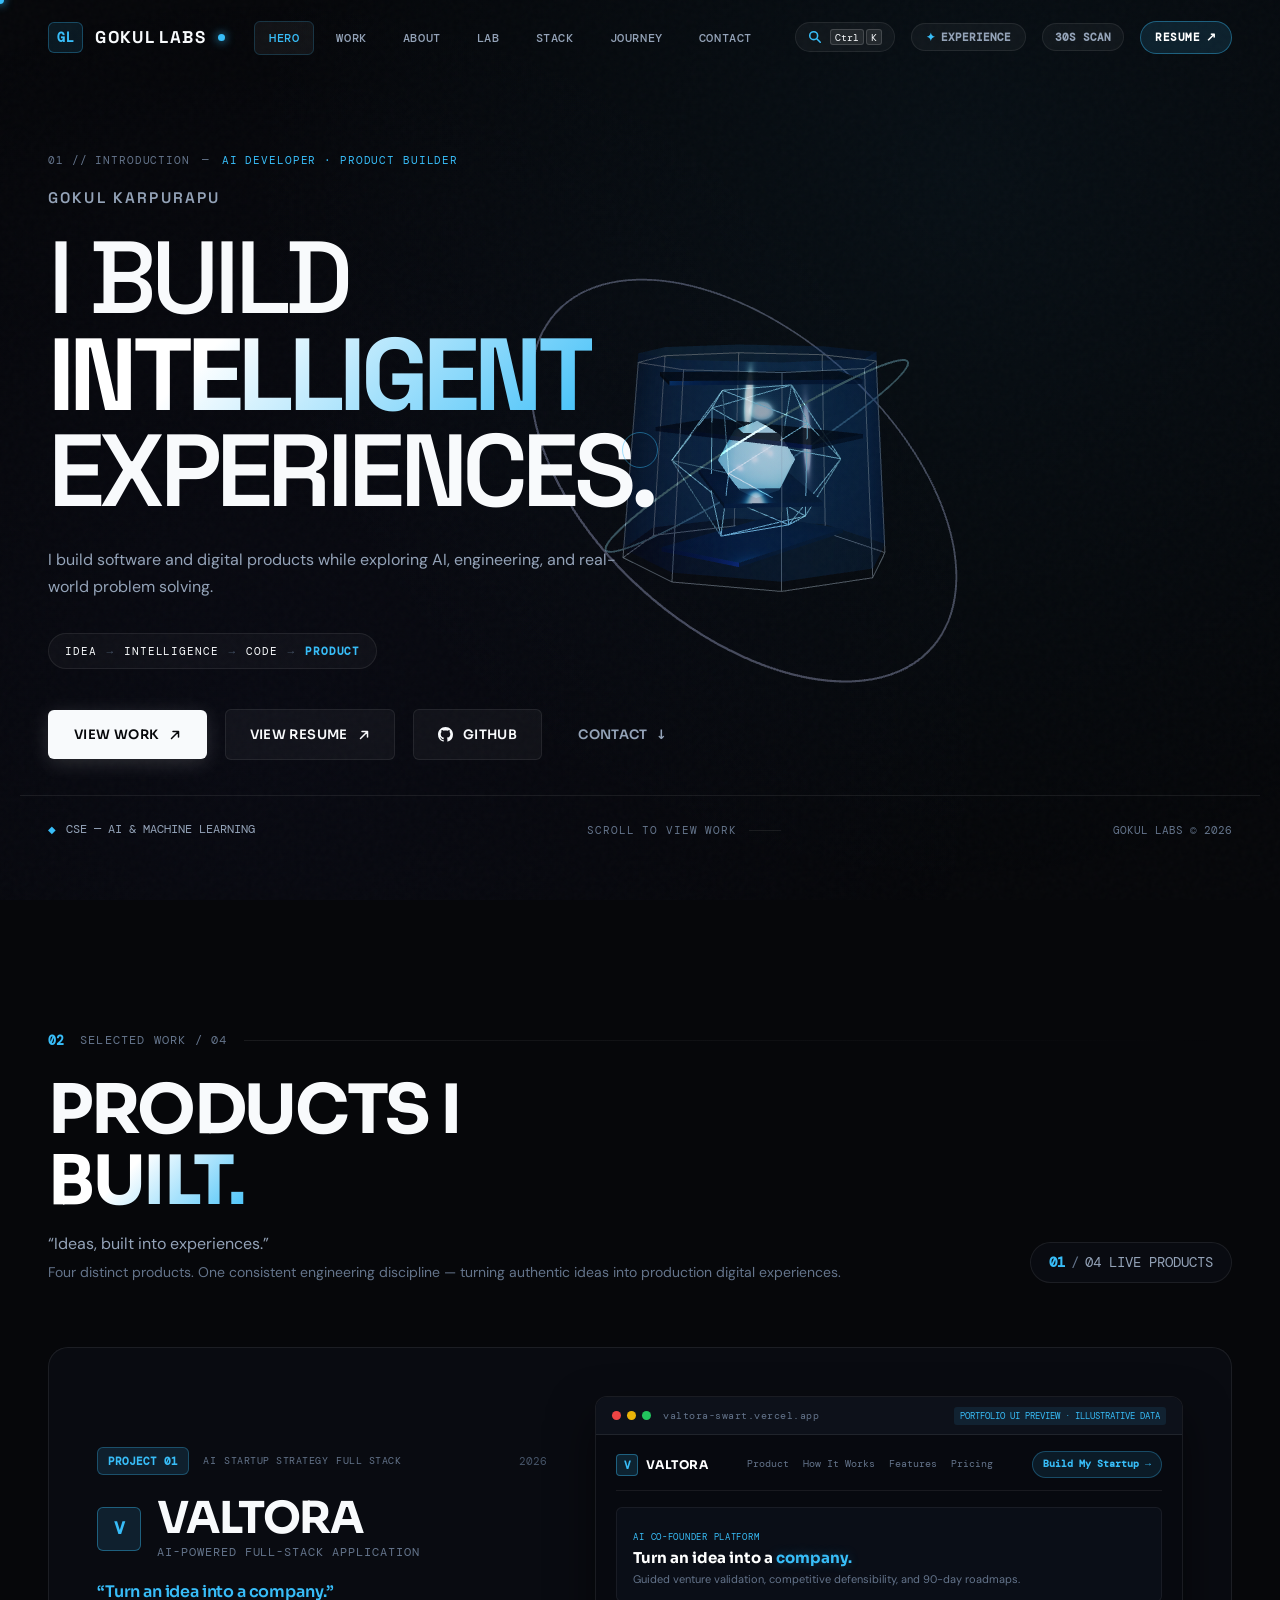
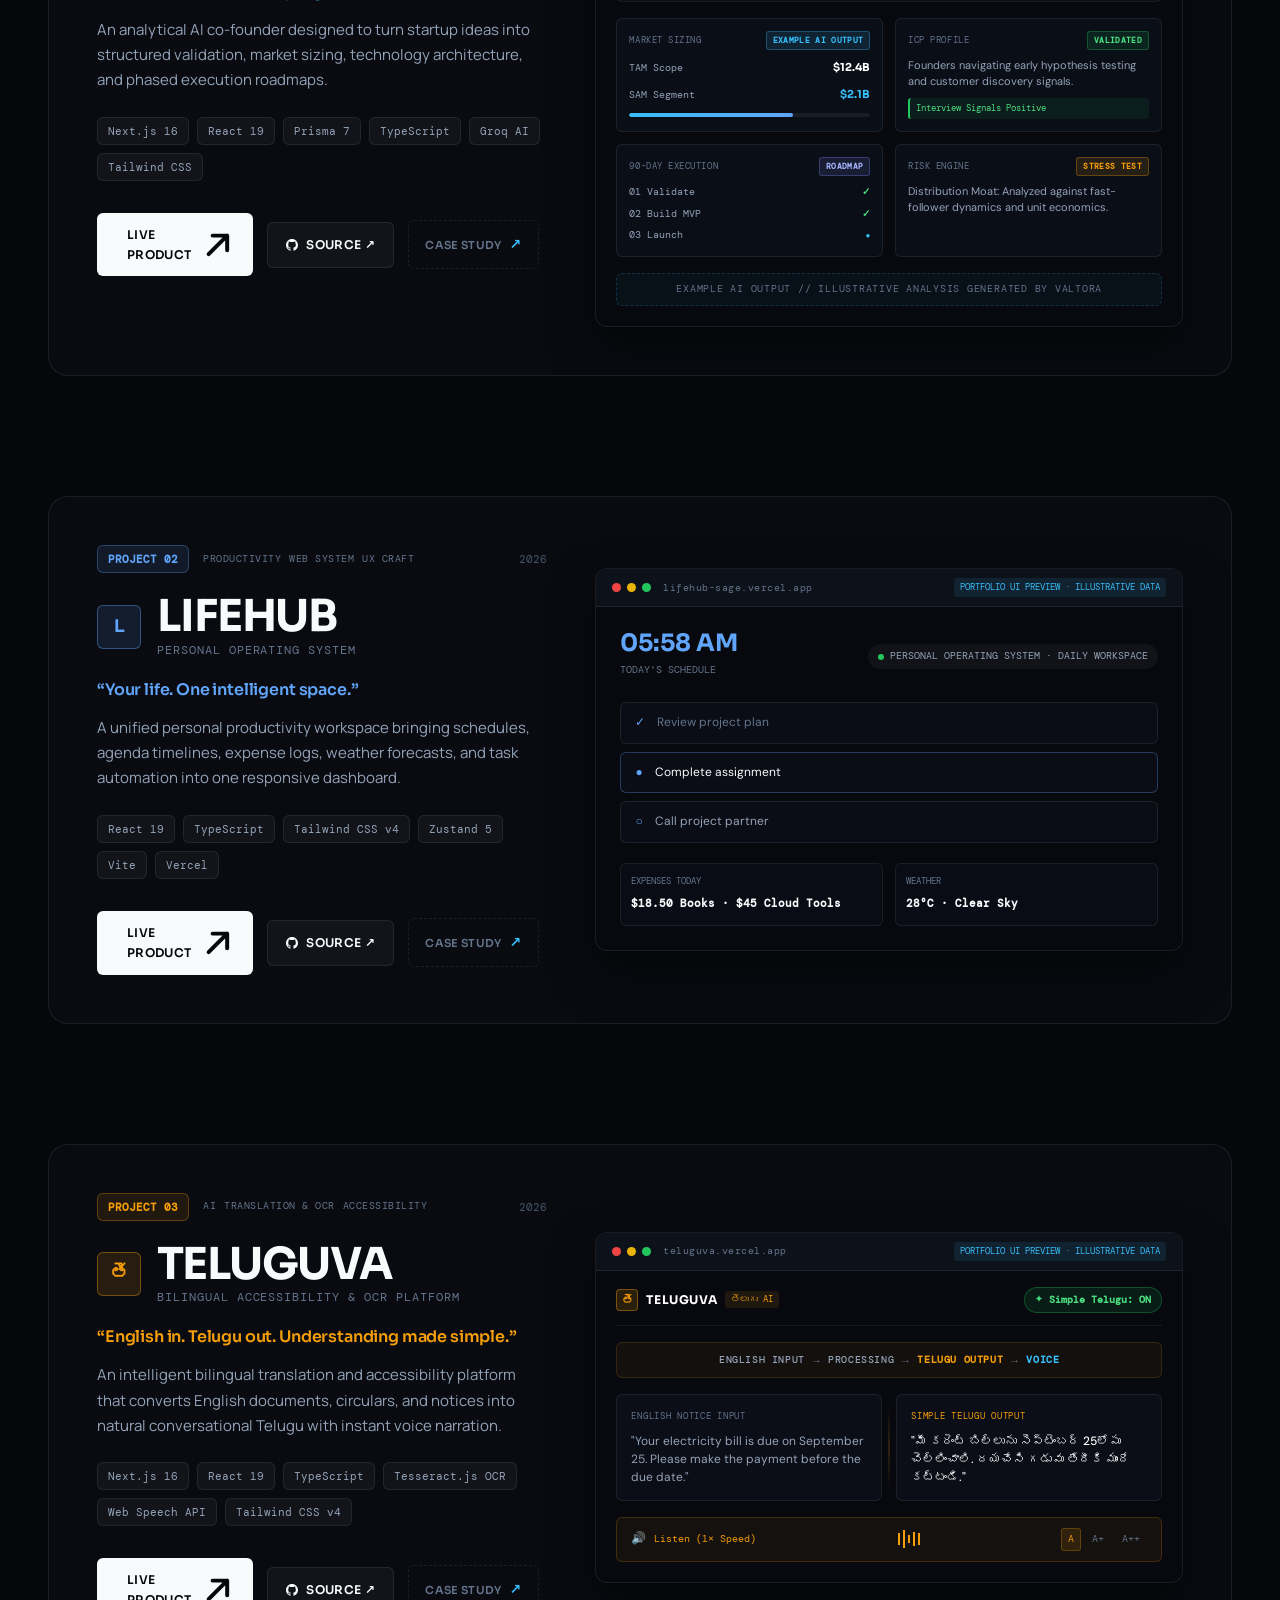
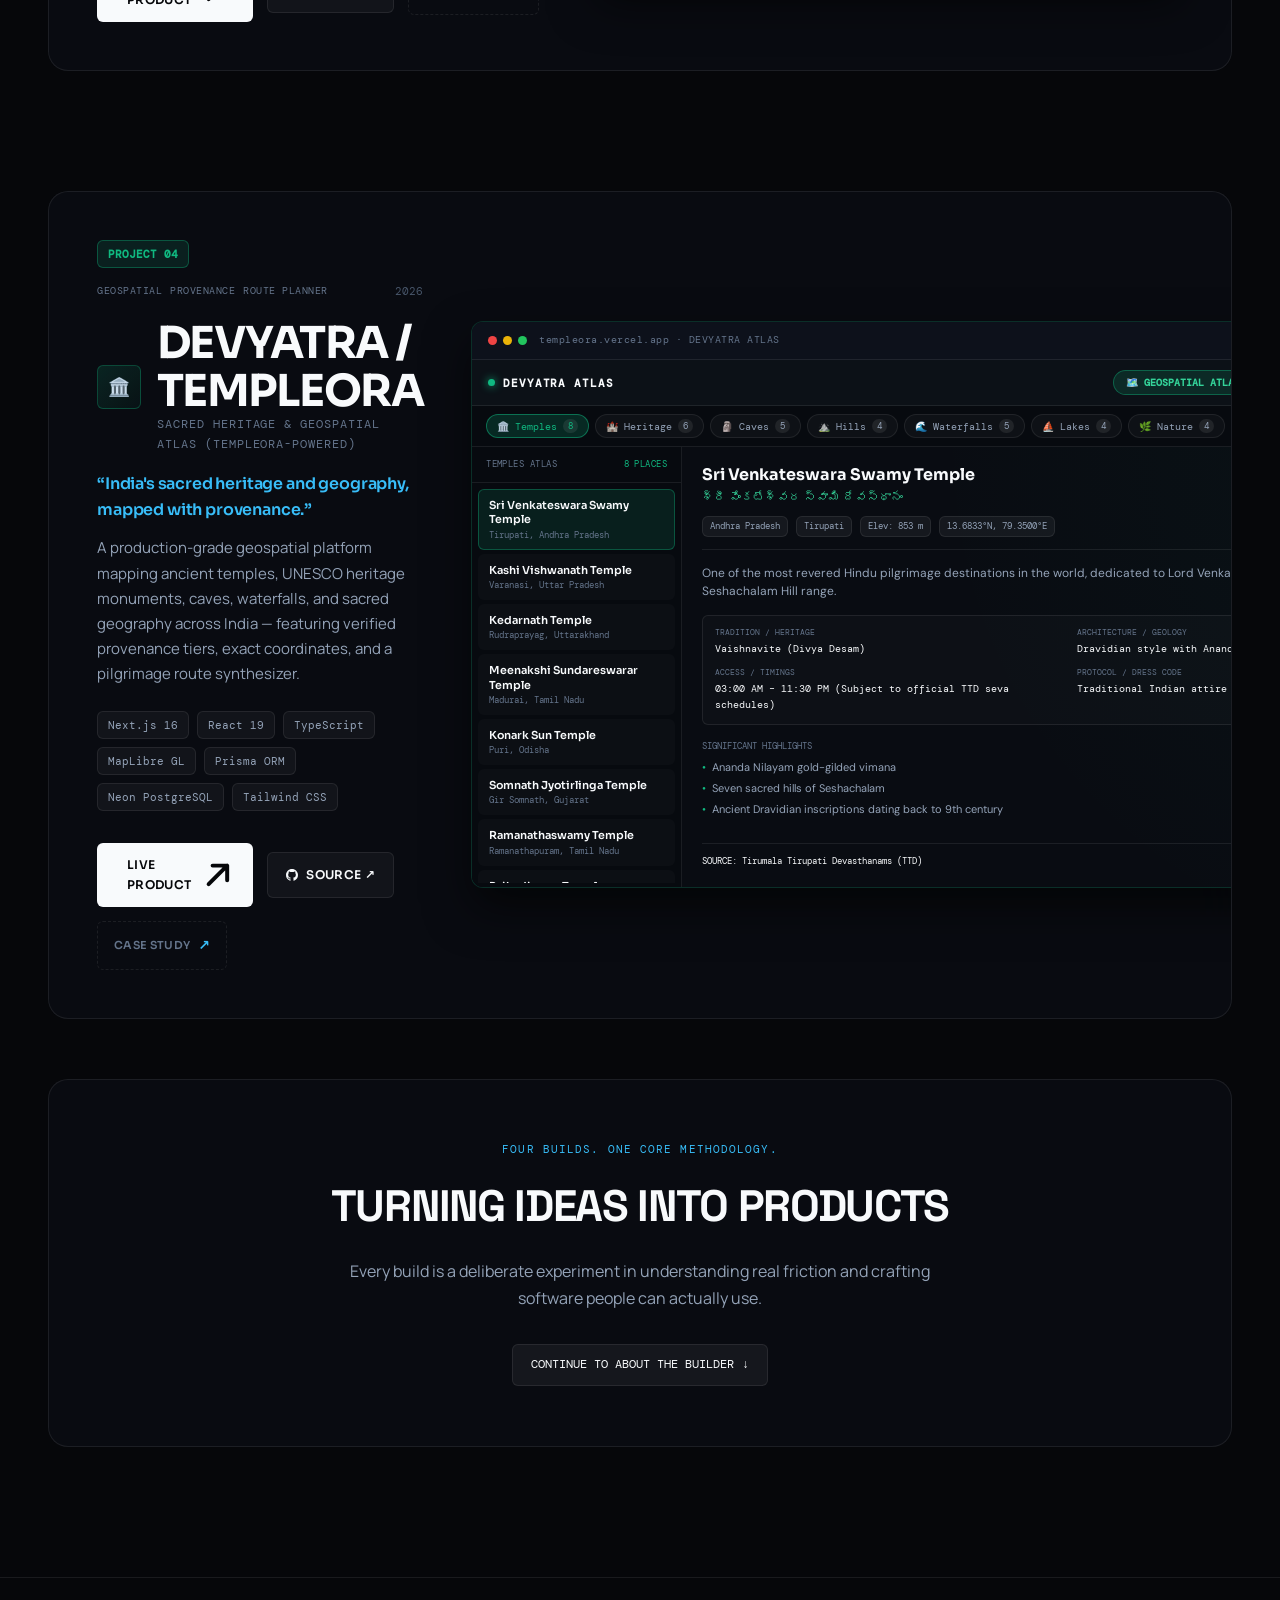
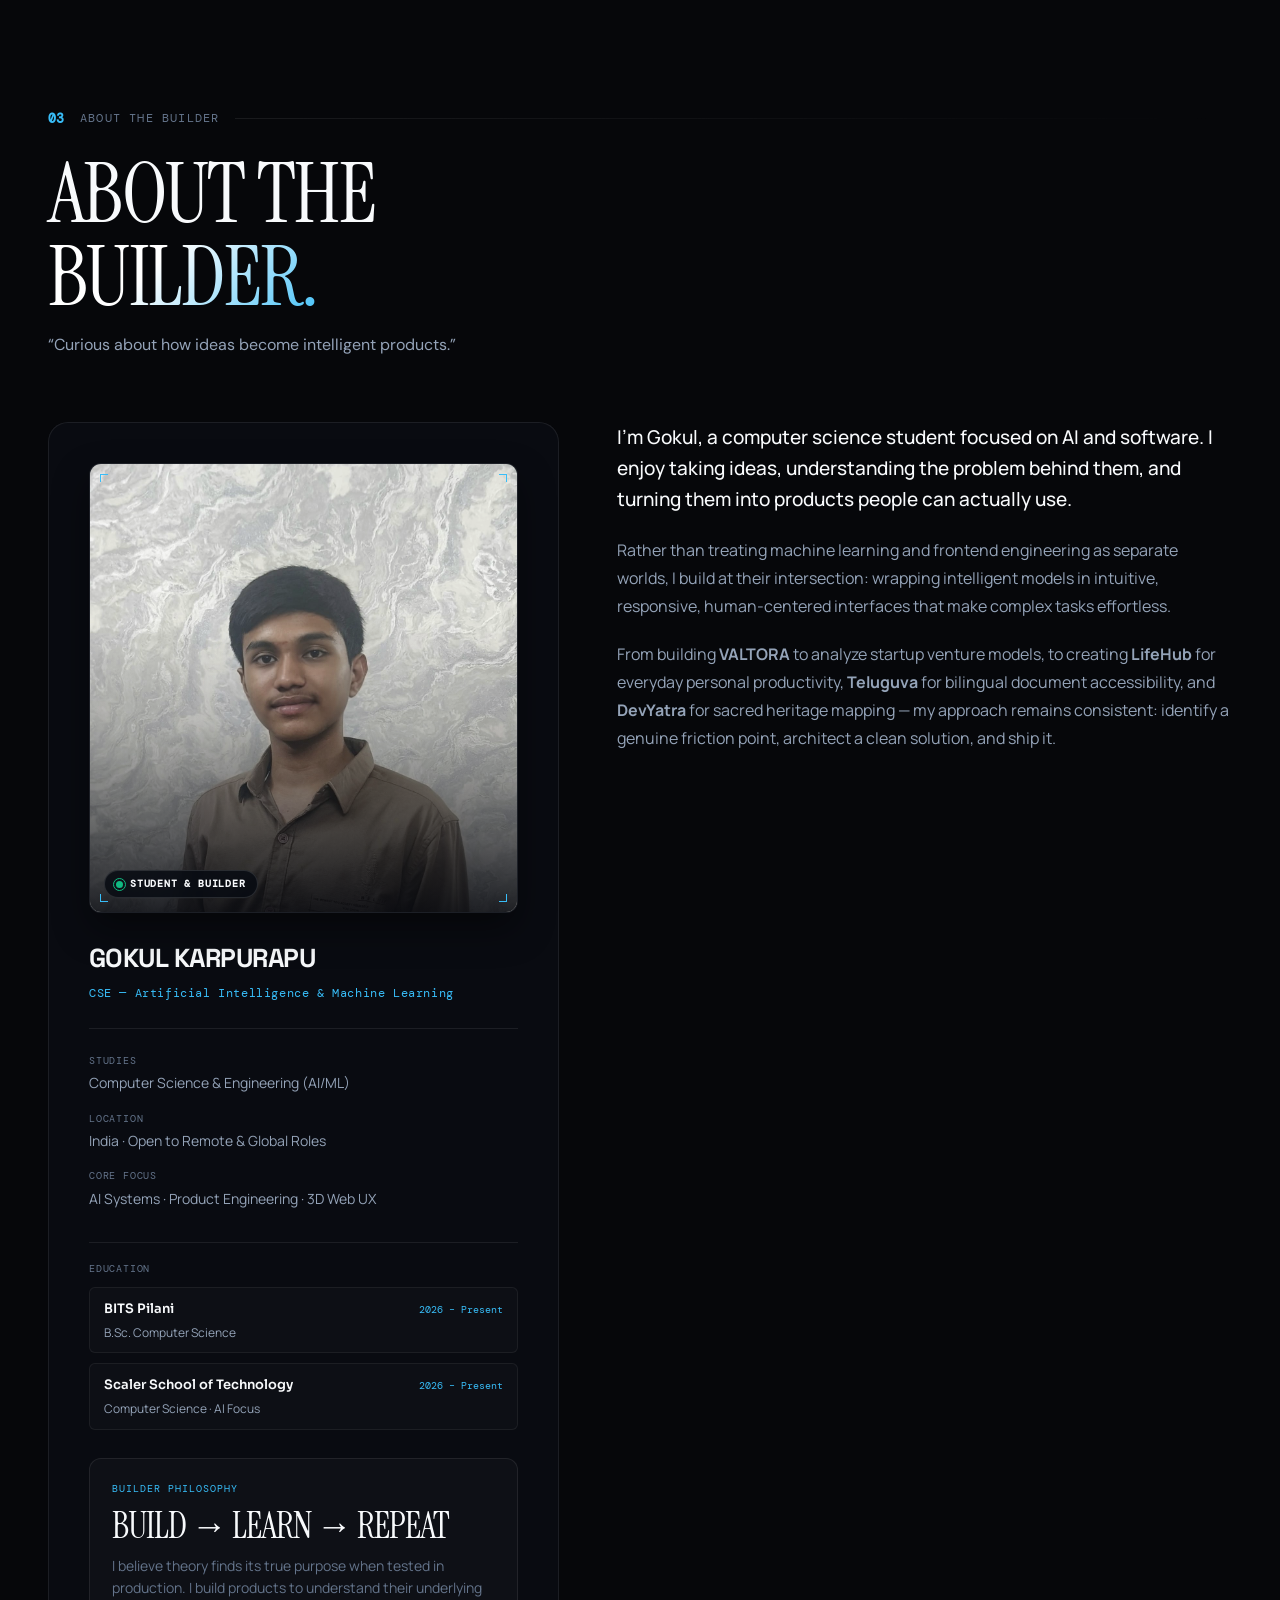
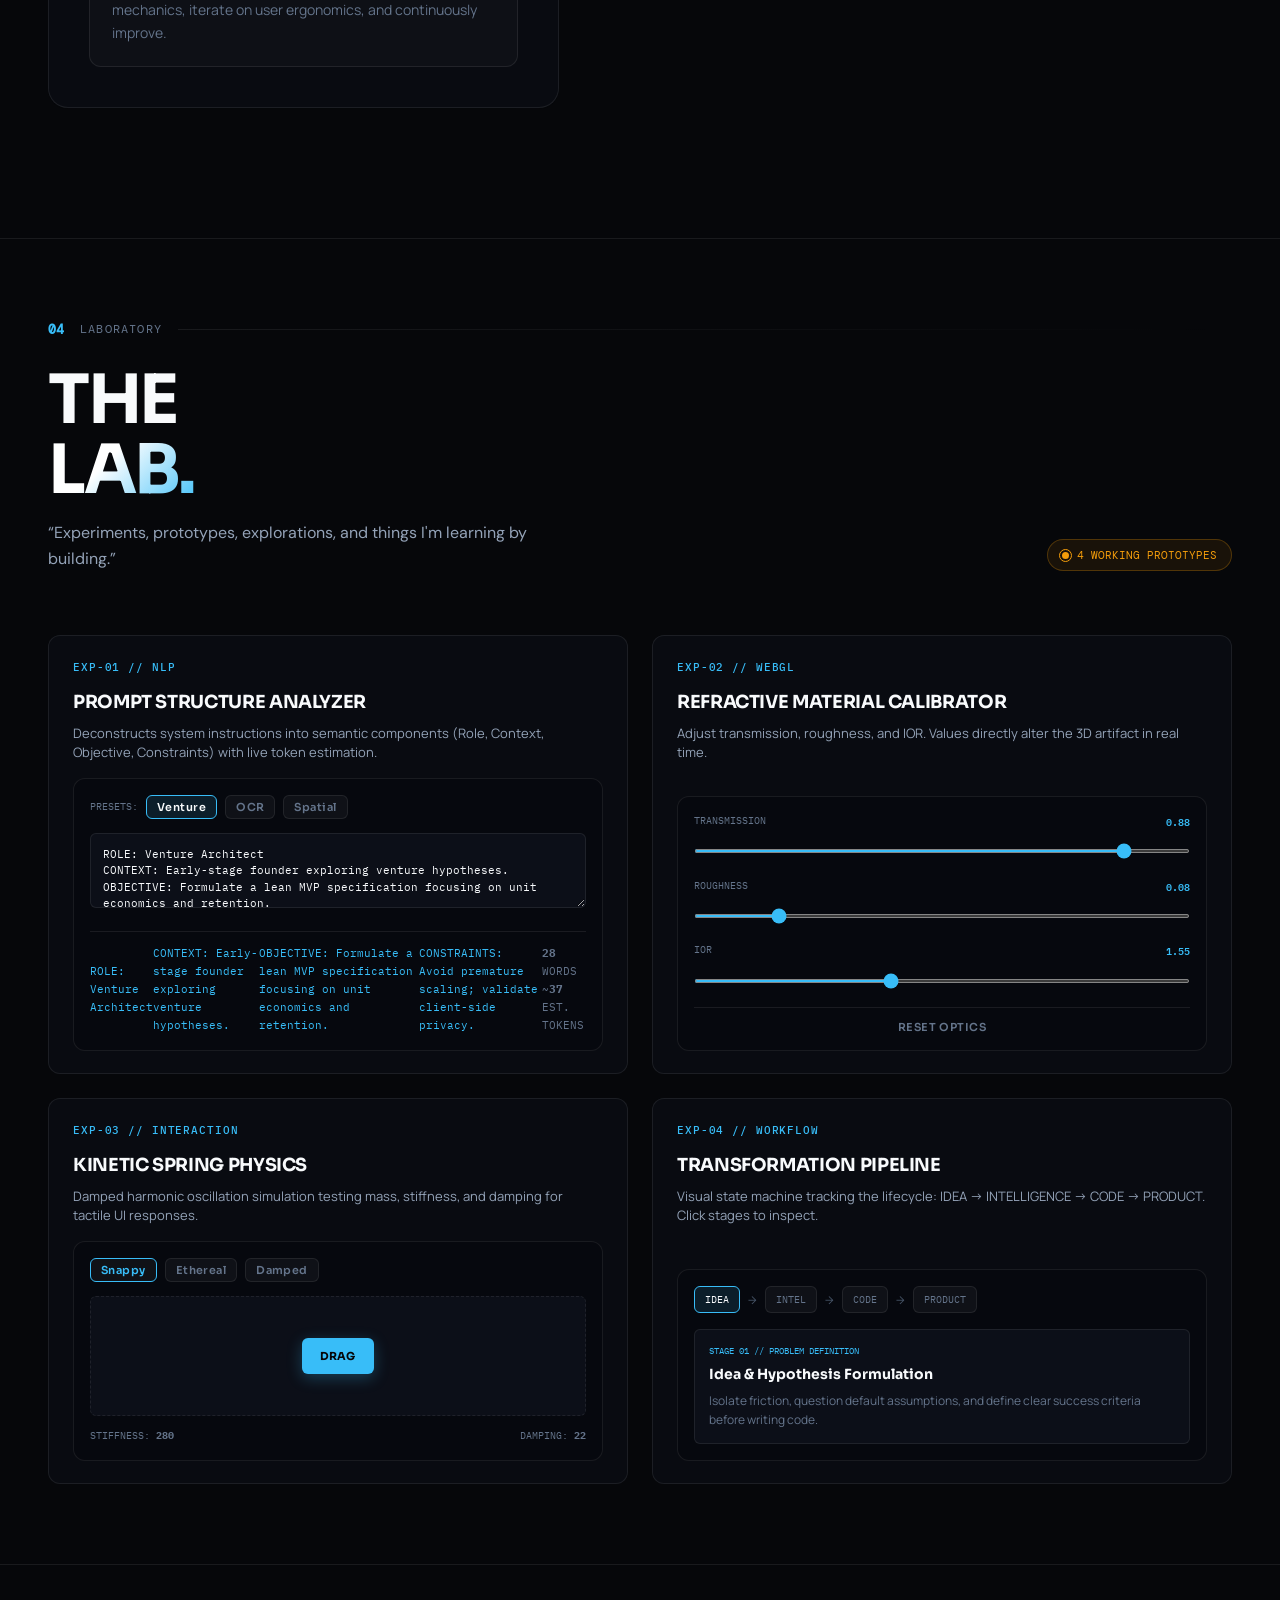
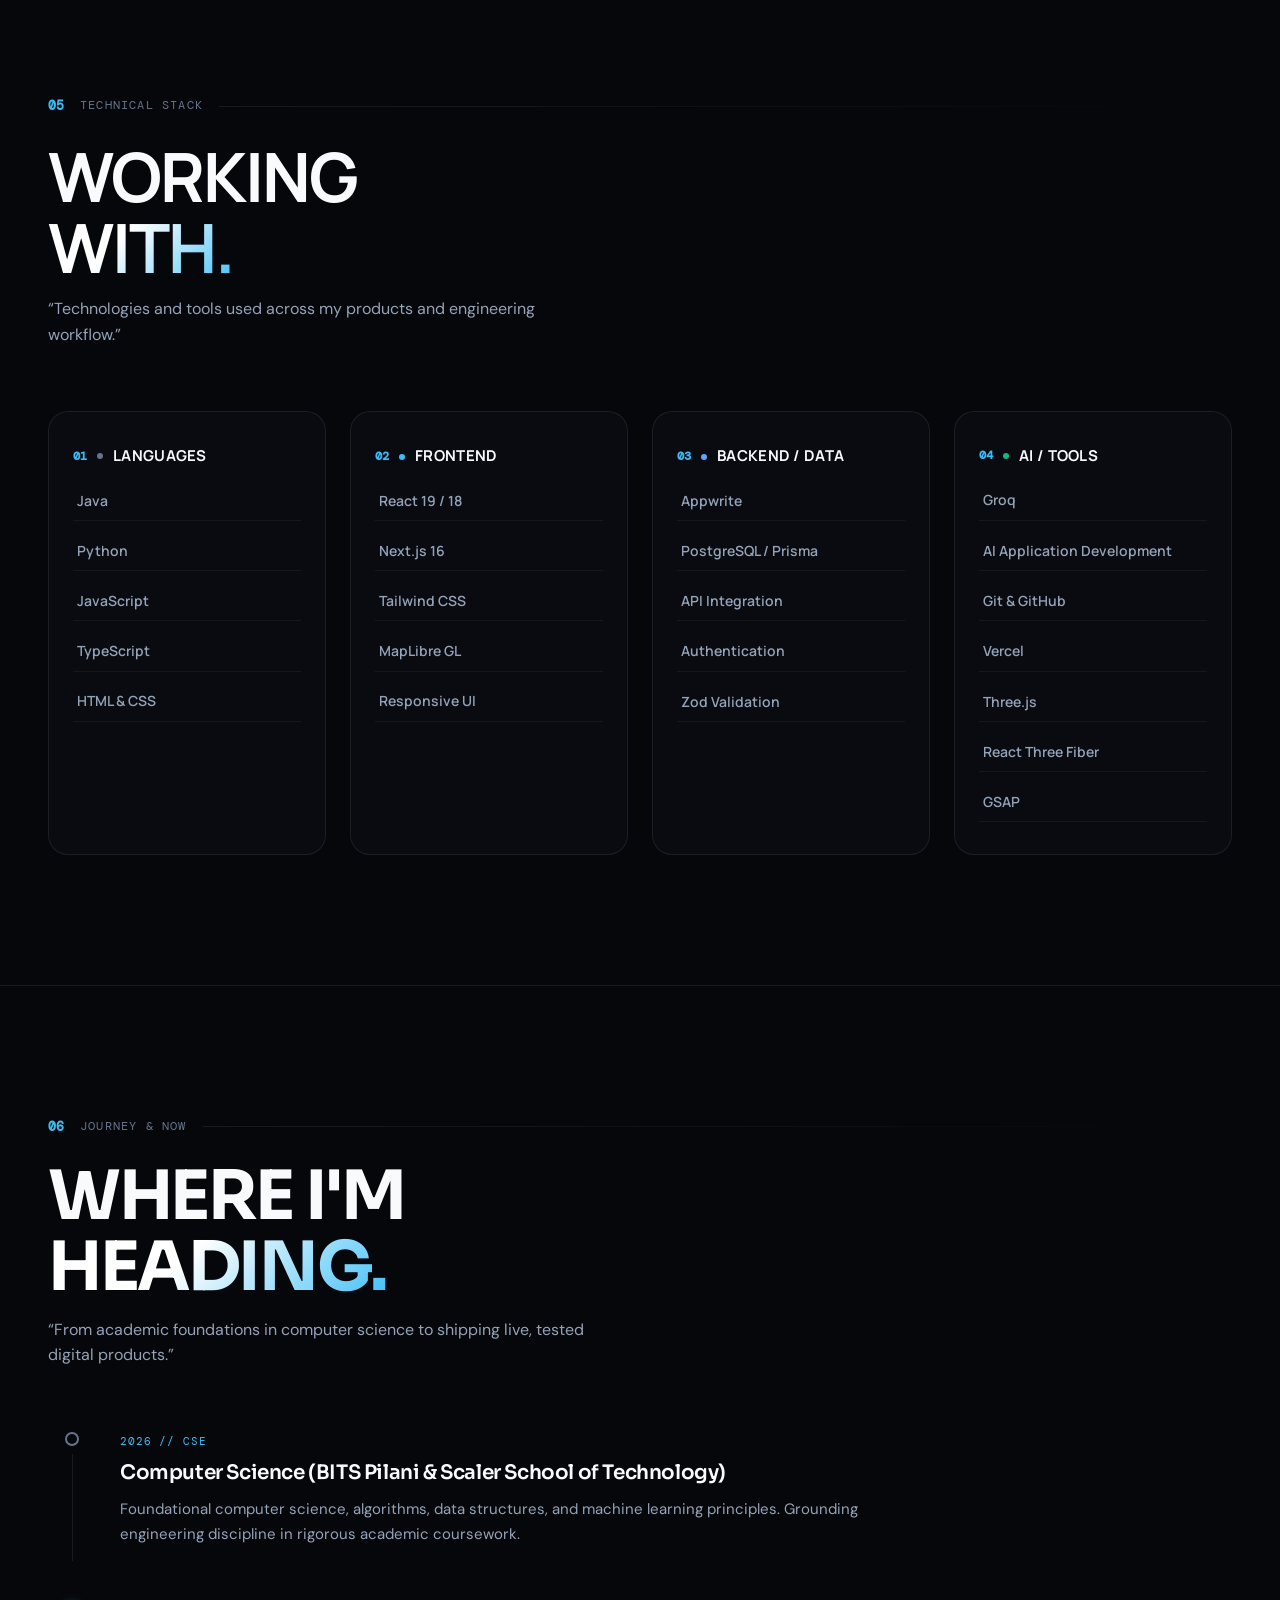
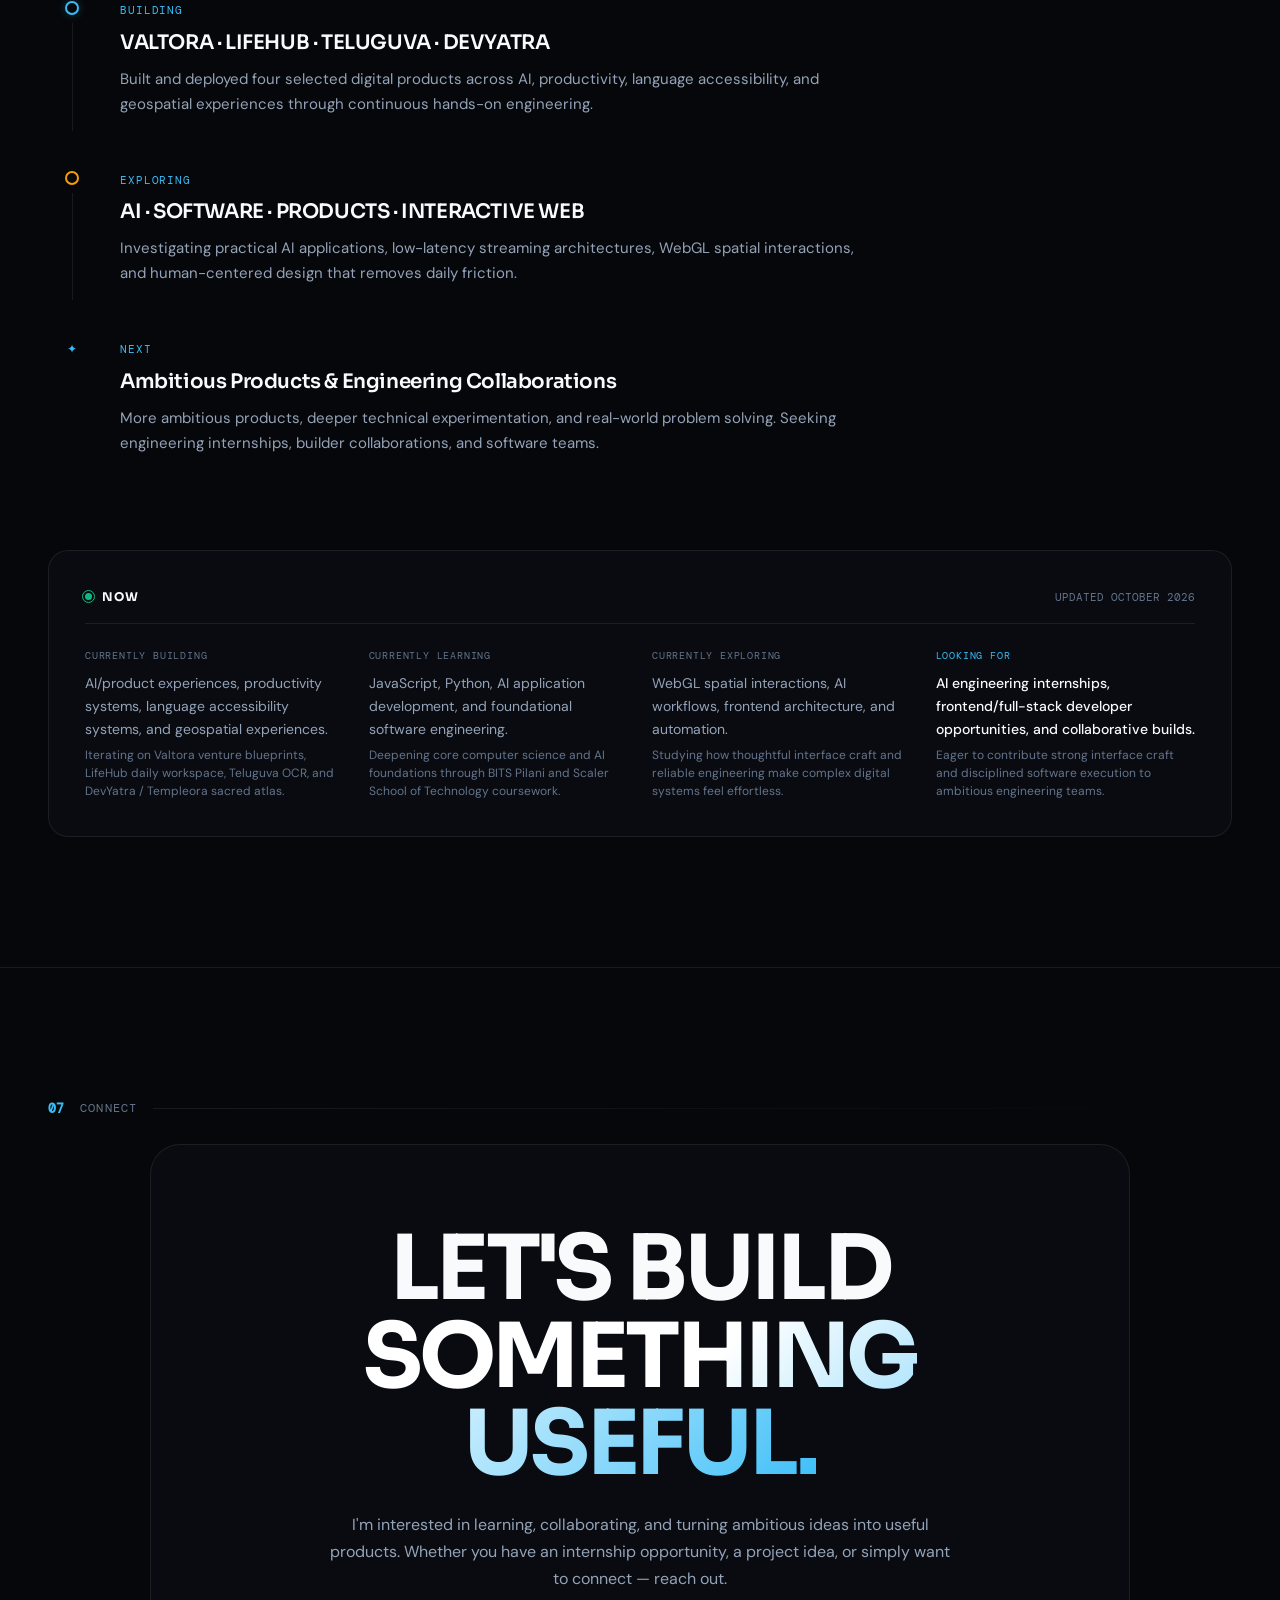
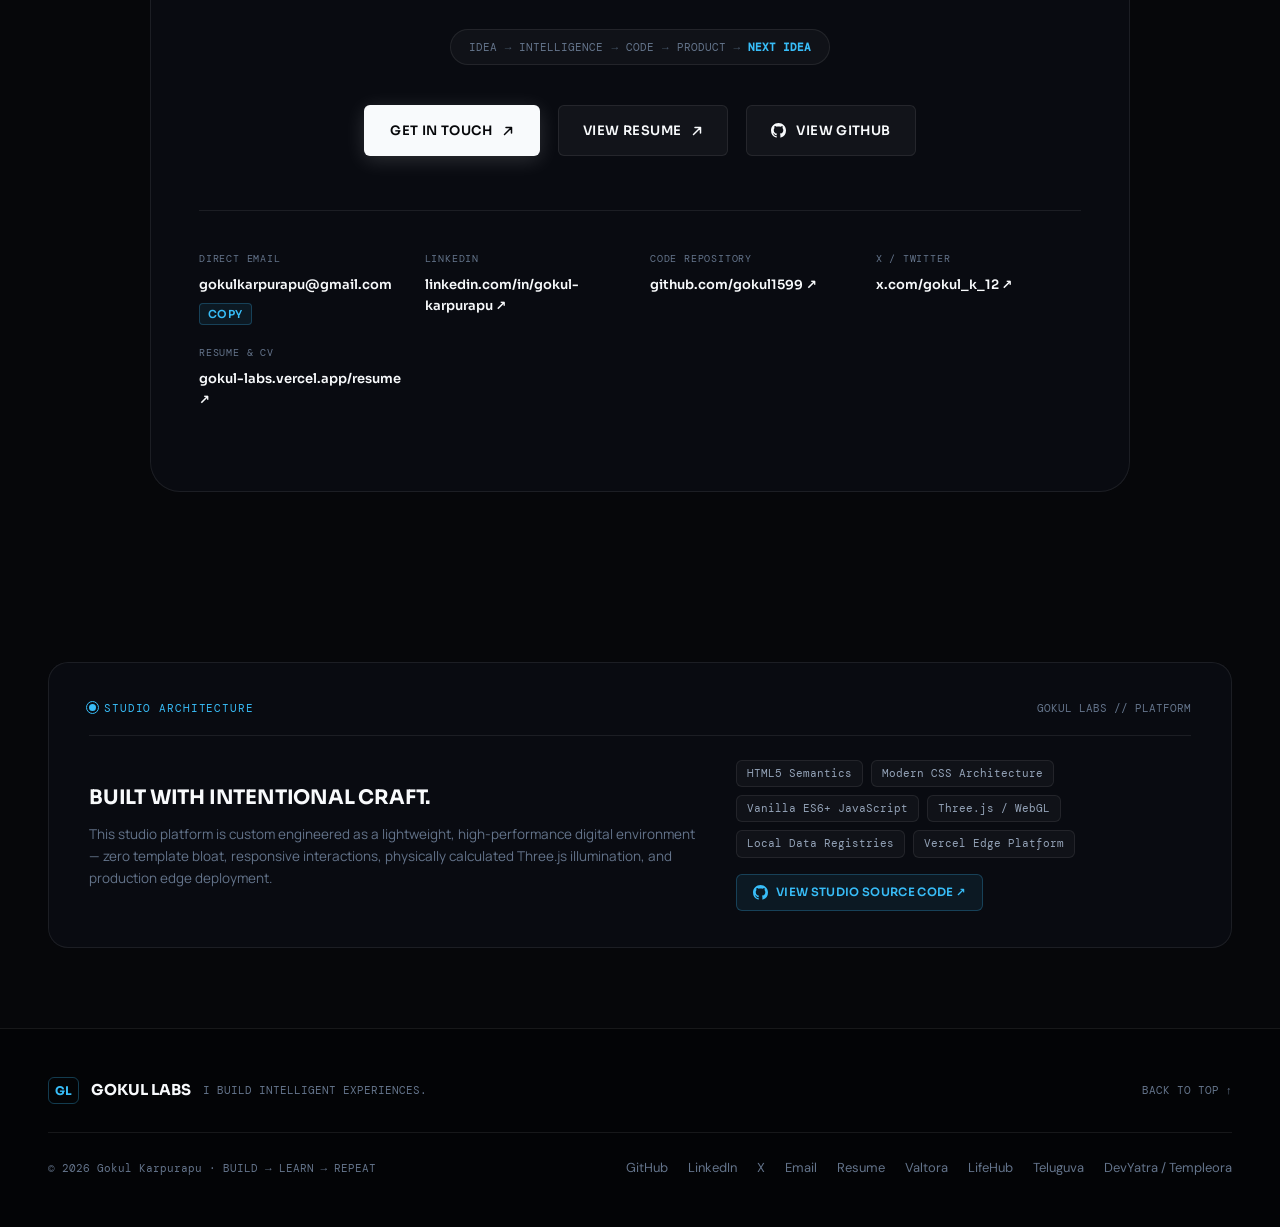
==== index.html @ 443ca87d "fix(audit): sync valtora stack to nextjs 16/prisma 7, improve devyatra tabs a11y and palette sequenc" ====
<!DOCTYPE html>
<html lang="en">
<head>
  <meta charset="UTF-8">
  <meta name="viewport" content="width=device-width, initial-scale=1.0">
  
  <!-- Primary SEO Metadata -->
  <title>Gokul Karpurapu — AI Developer &amp; Product Builder</title>
  <meta name="title" content="Gokul Karpurapu — AI Developer &amp; Product Builder">
  <meta name="description" content="Gokul Karpurapu is a CSE student focused on AI, software and product building, creating intelligent digital experiences and real-world products.">
  <meta name="keywords" content="Gokul Karpurapu, Gokul Labs, AI Developer, Product Builder, Software Engineer, VALTORA, LifeHub, Teluguva, CSE AI, Machine Learning Portfolio">
  <meta name="author" content="Gokul Karpurapu">
  <meta name="theme-color" content="#06070a">
  <link rel="canonical" href="https://gokul-labs.vercel.app">

  <!-- Open Graph / Facebook / LinkedIn -->
  <meta property="og:type" content="website">
  <meta property="og:url" content="https://gokul-labs.vercel.app">
  <meta property="og:title" content="Gokul Karpurapu — AI Developer &amp; Product Builder">
  <meta property="og:description" content="I build software and digital products while exploring AI, engineering, and real-world problem solving. Creator of VALTORA, LifeHub, Teluguva, and DevYatra.">
  <meta property="og:site_name" content="GOKUL LABS">
  
  <!-- Twitter Cards -->
  <meta name="twitter:card" content="summary_large_image">
  <meta name="twitter:site" content="@gokul_k_12">
  <meta name="twitter:creator" content="@gokul_k_12">
  <meta name="twitter:url" content="https://gokul-labs.vercel.app">
  <meta name="twitter:title" content="Gokul Karpurapu — AI Developer &amp; Product Builder">
  <meta name="twitter:description" content="I build software and digital products while exploring AI, engineering, and real-world problem solving.">

  <!-- Modern Vector Favicon -->
  <link rel="icon" type="image/svg+xml" href="favicon.svg">

  <!-- Editorial Typography Matrix: Space Grotesk, Sora, Instrument Serif, IBM Plex Mono, Manrope, DM Sans, DM Mono -->
  <link rel="preconnect" href="https://fonts.googleapis.com">
  <link rel="preconnect" href="https://fonts.gstatic.com" crossorigin>
  <link href="https://fonts.googleapis.com/css2?family=DM+Mono:ital,wght@0,400;0,500;1,400&family=DM+Sans:ital,opsz,wght@0,9..40,400;0,9..40,500;0,9..40,600;0,9..40,700;1,9..40,400&family=IBM+Plex+Mono:ital,wght@0,400;0,500;0,600;1,400&family=Instrument+Serif:ital@0;1&family=Manrope:wght@400;500;600;700&family=Plus+Jakarta+Sans:ital,wght@0,400;0,500;0,600;0,700;1,400&family=Sora:wght@400;500;600;700&family=Space+Grotesk:wght@400;500;600;700&display=swap" rel="stylesheet">
  
  <!-- Core Stylesheet -->
  <link rel="stylesheet" href="style.css">

  <!-- Structured Data / JSON-LD -->
  <script type="application/ld+json">
  {
    "@context": "https://schema.org",
    "@graph": [
      {
        "@type": "Person",
        "@id": "https://gokul-labs.vercel.app/#person",
        "name": "Gokul Karpurapu",
        "jobTitle": "AI Developer · Product Builder",
        "url": "https://gokul-labs.vercel.app",
        "email": "mailto:gokulkarpurapu@gmail.com",
        "sameAs": [
          "https://x.com/gokul_k_12",
          "https://github.com/gokul1599",
          "https://www.linkedin.com/in/gokul-karpurapu-8b234141b/"
        ],
        "knowsAbout": [
          "Artificial Intelligence",
          "Product Engineering",
          "Full-Stack Web Development",
          "Prompt Engineering",
          "Three.js",
          "React",
          "Next.js"
        ],
        "alumniOf": [
          {
            "@type": "EducationalOrganization",
            "name": "BITS Pilani"
          },
          {
            "@type": "EducationalOrganization",
            "name": "Scaler School of Technology"
          }
        ]
      },
      {
        "@type": "WebSite",
        "@id": "https://gokul-labs.vercel.app/#website",
        "url": "https://gokul-labs.vercel.app",
        "name": "GOKUL LABS",
        "publisher": {
          "@id": "https://gokul-labs.vercel.app/#person"
        }
      }
    ]
  }
  </script>
</head>
<body class="theme-dark">
  <!-- Skip Link for Accessibility -->
  <a href="#main-content" class="skip-link">Skip to main content</a>

  <!-- Scroll Progress Indicator -->
  <div id="scroll-progress" aria-hidden="true"></div>

  <!-- Interactive 3D WebGL Canvas Backdrop for Signature Digital Artifact -->
  <canvas id="webgl-canvas" aria-label="Interactive 3D Living Digital Artifact"></canvas>

  <!-- WebGL Fallback Container (for devices without WebGL or reduced-motion) -->
  <div id="webgl-fallback" class="webgl-fallback-emblem" aria-hidden="true">
    <div class="fallback-glass-monolith">
      <div class="fallback-core-pulse"></div>
      <div class="fallback-frame-ring"></div>
    </div>
  </div>

  <!-- Ambient Light Bloom & Noise Overlay -->
  <div class="ambient-light-bloom" aria-hidden="true"></div>
  <div class="noise-overlay" aria-hidden="true"></div>

  <!-- Restrained Minimal Cursor (Desktop only, touch-disabled) -->
  <div class="custom-cursor-dot" id="cursor-dot" aria-hidden="true"></div>
  <div class="custom-cursor-ring" id="cursor-ring" aria-hidden="true"></div>

  <!-- HEADER & PRIMARY NAVIGATION (Desktop + Mobile) -->
  <header class="site-header" id="navbar">
    <div class="header-inner">
      <!-- Brand Signature -->
      <a href="#hero" class="brand-signature" aria-label="Gokul Labs Home">
        <span class="brand-monogram">GL</span>
        <span class="brand-title">GOKUL LABS</span>
        <span class="brand-status-dot" title="Available for Opportunities"></span>
      </a>

      <!-- Desktop Navigation Menu -->
      <nav class="nav-desktop" id="nav-desktop" aria-label="Primary Navigation">
        <ul class="nav-list">
          <li><a href="#hero" class="nav-link active" data-nav="hero">HERO</a></li>
          <li><a href="#work" class="nav-link" data-nav="work">WORK</a></li>
          <li><a href="#about" class="nav-link" data-nav="about">ABOUT</a></li>
          <li><a href="#lab" class="nav-link" data-nav="lab">LAB</a></li>
          <li><a href="#stack" class="nav-link" data-nav="stack">STACK</a></li>
          <li><a href="#journey" class="nav-link" data-nav="journey">JOURNEY</a></li>
          <li><a href="#contact" class="nav-link" data-nav="contact">CONTACT</a></li>
        </ul>
      </nav>

      <!-- Header Utilities -->
      <div class="header-actions">
        <!-- Command Palette Trigger (Cmd+K / Ctrl+K) -->
        <button class="cmd-trigger-btn magnetic-btn" id="cmd-trigger-btn" aria-label="Open Command Palette (Ctrl+K)" title="Command Palette (Ctrl+K / ⌘K)">
          <span class="cmd-icon-svg">
            <svg viewBox="0 0 16 16" fill="none" stroke="currentColor" stroke-width="1.8" aria-hidden="true">
              <circle cx="6.5" cy="6.5" r="4.5"/>
              <path d="M10 10l4 4" stroke-linecap="round"/>
            </svg>
          </span>
          <span class="cmd-kbd-badge" id="cmd-kbd-badge"><kbd id="cmd-key-symbol">Ctrl</kbd><kbd>K</kbd></span>
        </button>

        <!-- Experience Mode / Read Mode Toggle -->
        <button class="mode-toggle-btn magnetic-btn" id="mode-toggle-btn" aria-label="Toggle Experience Mode / Read Mode" title="Toggle Experience Mode / Minimal Read Mode">
          <span class="mode-sparkle">✦</span>
          <span class="mode-label" id="mode-label">EXPERIENCE</span>
        </button>

        <!-- Recruiter 30s Quick View Trigger -->
        <button class="recruiter-quick-btn magnetic-btn" id="recruiter-quick-btn" aria-label="Recruiter 30-second executive summary">
          <span>30S SCAN</span>
        </button>

        <a href="assets/resume/resume.html" target="_blank" rel="noopener noreferrer" class="header-resume-btn magnetic-btn" aria-label="View Gokul's Resume">
          <span>RESUME</span>
          <span class="btn-arr-icon">↗</span>
        </a>

        <div class="available-badge">
          <span class="pulse-beacon"></span>
          <span class="badge-label">AVAILABLE FOR OPPORTUNITIES</span>
        </div>

        <!-- Mobile Menu Toggle Button -->
        <button class="mobile-menu-btn" id="menu-btn" aria-label="Toggle navigation menu" aria-expanded="false" aria-controls="mobile-nav">
          <span class="menu-bar"></span>
          <span class="menu-bar"></span>
        </button>
      </div>
    </div>

    <!-- Mobile Navigation Drawer -->
    <div class="mobile-nav-drawer" id="mobile-nav" aria-hidden="true">
      <div class="mobile-drawer-content">
        <div class="mobile-drawer-meta">
          <span class="drawer-kicker">GOKUL LABS</span>
        </div>
        <ul class="mobile-nav-list">
          <li><a href="#hero" class="mobile-nav-link" data-nav="hero"><span class="m-num">01</span><span class="m-text">HERO</span></a></li>
          <li><a href="#work" class="mobile-nav-link" data-nav="work"><span class="m-num">02</span><span class="m-text">SELECTED WORK</span></a></li>
          <li><a href="#about" class="mobile-nav-link" data-nav="about"><span class="m-num">03</span><span class="m-text">ABOUT THE BUILDER</span></a></li>
          <li><a href="#lab" class="mobile-nav-link" data-nav="lab"><span class="m-num">04</span><span class="m-text">LAB</span></a></li>
          <li><a href="#stack" class="mobile-nav-link" data-nav="stack"><span class="m-num">05</span><span class="m-text">STACK</span></a></li>
          <li><a href="#journey" class="mobile-nav-link" data-nav="journey"><span class="m-num">06</span><span class="m-text">JOURNEY &amp; NOW</span></a></li>
          <li><a href="#contact" class="mobile-nav-link" data-nav="contact"><span class="m-num">07</span><span class="m-text">CONTACT</span></a></li>
        </ul>
        <div class="mobile-drawer-footer">
          <div class="drawer-external-links">
            <a href="assets/resume/resume.html" target="_blank" rel="noopener noreferrer">RESUME ↗</a>
            <a href="https://www.linkedin.com/in/gokul-karpurapu-8b234141b/" target="_blank" rel="noopener noreferrer">LINKEDIN ↗</a>
            <a href="https://github.com/gokul1599" target="_blank" rel="noopener noreferrer">GITHUB ↗</a>
            <a href="https://x.com/gokul_k_12" target="_blank" rel="noopener noreferrer">X ↗</a>
            <a href="mailto:gokulkarpurapu@gmail.com">EMAIL ↗</a>
          </div>
        </div>
      </div>
    </div>
  </header>

  <!-- MAIN VIEWPORT CONTENT -->
  <main id="main-content">

    <!-- ============================================================
         SECTION 01: HERO — THE LIVING DIGITAL ARCHITECTURE
         ============================================================ -->
    <section class="section-hero" id="hero" aria-label="Introduction">
      <div class="hero-container">
        <!-- Hero Left Column: Editorial Typography Dominance -->
        <div class="hero-text-pane">
          <!-- Subtle Editorial Kicker -->
          <div class="hero-meta-kicker reveal">
            <span class="section-idx">01 // INTRODUCTION</span>
            <span class="meta-separator">—</span>
            <span class="hero-badge">AI DEVELOPER · PRODUCT BUILDER</span>
          </div>

          <!-- Creator Identity -->
          <h2 class="hero-creator-name reveal">
            GOKUL KARPURAPU
          </h2>

          <!-- Main Core Statement (Huge Editorial Scale) -->
          <h1 class="hero-headline reveal">
            <span>I BUILD</span><br>
            <span class="headline-gradient">INTELLIGENT</span><br>
            <span>EXPERIENCES.</span>
          </h1>

          <!-- Concise Supporting Copy -->
          <p class="hero-subtext reveal">
            I build software and digital products while exploring AI, engineering, and real-world problem solving.
          </p>

          <!-- Core Transformation Sequence Pill -->
          <div class="hero-doctrine-strip reveal" aria-label="Brand narrative transformation">
            <span class="doctrine-node active">IDEA</span>
            <span class="doctrine-arrow">→</span>
            <span class="doctrine-node active">INTELLIGENCE</span>
            <span class="doctrine-arrow">→</span>
            <span class="doctrine-node active">CODE</span>
            <span class="doctrine-arrow">→</span>
            <span class="doctrine-node active highlight">PRODUCT</span>
          </div>

          <!-- Hero Action CTAs -->
          <div class="hero-cta-group reveal">
            <a href="#work" class="btn-primary magnetic-btn">
              <span>VIEW WORK</span>
              <svg viewBox="0 0 12 12" fill="none" class="btn-icon" aria-hidden="true">
                <path d="M2.5 9.5L9.5 2.5M9.5 2.5H4M9.5 2.5V8" stroke="currentColor" stroke-width="1.5" stroke-linecap="round" stroke-linejoin="round"/>
              </svg>
            </a>

            <a href="assets/resume/resume.html" target="_blank" rel="noopener noreferrer" class="btn-secondary magnetic-btn">
              <span>VIEW RESUME</span>
              <svg viewBox="0 0 12 12" fill="none" class="btn-icon" aria-hidden="true">
                <path d="M2.5 9.5L9.5 2.5M9.5 2.5H4M9.5 2.5V8" stroke="currentColor" stroke-width="1.5" stroke-linecap="round" stroke-linejoin="round"/>
              </svg>
            </a>

            <a href="https://github.com/gokul1599" target="_blank" rel="noopener noreferrer" class="btn-secondary magnetic-btn">
              <svg viewBox="0 0 16 16" fill="currentColor" class="gh-icon" aria-hidden="true">
                <path d="M8 0C3.58 0 0 3.58 0 8a8.01 8.01 0 005.47 7.59c.4.07.55-.17.55-.38 0-.19-.01-.82-.01-1.49-2.01.37-2.53-.49-2.69-.94-.09-.23-.48-.94-.82-1.13-.28-.15-.68-.52-.01-.53.63-.01 1.08.58 1.23.82.72 1.21 1.87.87 2.33.66.07-.52.28-.87.51-1.07-1.78-.2-3.64-.89-3.64-3.95 0-.87.31-1.59.82-2.15-.08-.2-.36-1.02.08-2.12 0 0 .67-.21 2.2.82.64-.18 1.32-.27 2-.27.68 0 1.36.09 2 .27 1.53-1.04 2.2-.82 2.2-.82.44 1.1.16 1.92.08 2.12.51.56.82 1.27.82 2.15 0 3.07-1.87 3.75-3.65 3.95.29.25.54.73.54 1.48 0 1.07-.01 1.93-.01 2.2 0 .21.15.46.55.38A8.01 8.01 0 0016 8c0-4.42-3.58-8-8-8z"/>
              </svg>
              <span>GITHUB</span>
            </a>

            <a href="#contact" class="btn-tertiary">
              <span>CONTACT</span>
              <span class="arrow-down">↓</span>
            </a>
          </div>
        </div>

        <!-- Hero Right Column: Spatial Zone for 3D Living Digital Artifact -->
        <div class="hero-artifact-hud" id="hero-artifact-hud" aria-hidden="true"></div>
      </div>

      <!-- Hero Bottom Editorial Status Bar -->
      <div class="hero-bottom-bar">
        <div class="bar-left">
          <span class="bar-diamond">◆</span>
          <span class="bar-tag">CSE — AI &amp; MACHINE LEARNING</span>
        </div>
        <div class="bar-center">
          <span class="bar-scroll-text">SCROLL TO VIEW WORK</span>
          <span class="bar-scroll-line"></span>
        </div>
        <div class="bar-right">
          <span class="bar-date">GOKUL LABS © 2026</span>
        </div>
      </div>
    </section>


    <!-- ============================================================
         SECTION 02: SELECTED WORK (CINEMATIC PROJECT SEQUENCE)
         ============================================================ -->
    <section class="section-wrapper" id="work" aria-label="Selected Projects">
      <div class="section-container">
        <!-- Section Header Meta -->
        <div class="section-header-meta reveal">
          <span class="section-number">02</span>
          <span class="section-tag">SELECTED WORK / 04</span>
          <span class="section-line"></span>
        </div>

        <!-- Section Title Row -->
        <div class="section-title-row reveal">
          <div class="title-col">
            <h2 class="section-heading">PRODUCTS I<br><span class="gradient-text">BUILT.</span></h2>
            <p class="section-subtext">
              “Ideas, built into experiences.”
            </p>
            <p class="section-subtext-detail" style="font-size: 14px; color: var(--text-muted); margin-top: 6px; line-height: 1.5;">
              Four distinct products. One consistent engineering discipline — turning authentic ideas into production digital experiences.
            </p>
          </div>
          <div class="work-counter-pill">
            <span class="counter-active" id="work-active-indicator">01</span>
            <span class="counter-divider">/</span>
            <span class="counter-total">04 LIVE PRODUCTS</span>
          </div>
        </div>

        <!-- Desktop Vertical Project Navigator Dock -->
        <aside class="project-nav-dock" id="project-nav-dock" aria-label="Project Quick Navigator">
          <div class="nav-dock-track">
            <div class="nav-dock-indicator" id="nav-dock-indicator"></div>
            <a href="#project-valtora" class="nav-dock-item active" data-project="valtora" title="Project 01: VALTORA">
              <span class="dock-num">01</span>
              <span class="dock-name">VALTORA</span>
            </a>
            <a href="#project-lifehub" class="nav-dock-item" data-project="lifehub" title="Project 02: LIFEHUB">
              <span class="dock-num">02</span>
              <span class="dock-name">LIFEHUB</span>
            </a>
            <a href="#project-teluguva" class="nav-dock-item" data-project="teluguva" title="Project 03: TELUGUVA">
              <span class="dock-num">03</span>
              <span class="dock-name">TELUGUVA</span>
            </a>
            <a href="#project-devyatra" class="nav-dock-item" data-project="devyatra" title="Project 04: DEVYATRA">
              <span class="dock-num">04</span>
              <span class="dock-name">DEVYATRA</span>
            </a>
          </div>
        </aside>

        <!-- Project Sequence Container -->
        <div class="projects-wrapper" id="projects-container">

          <!-- ----------------------------------------------------
               PROJECT 01: VALTORA
               ---------------------------------------------------- -->
          <article class="project-card valtora-theme reveal tilt-card" id="project-valtora" data-project-id="valtora">
            <div class="project-inner-grid">
              <!-- Left: Project Narrative & Specs -->
              <div class="project-info-pane">
                <div class="project-header-meta">
                  <span class="project-number-badge">PROJECT 01</span>
                  <div class="project-labels">
                    <span class="project-badge">AI</span>
                    <span class="project-badge">STARTUP STRATEGY</span>
                    <span class="project-badge">FULL STACK</span>
                  </div>
                  <span class="project-year">2026</span>
                </div>

                <div class="project-identity">
                  <div class="project-brand-mark v-mark">V</div>
                  <div>
                    <h3 class="project-title">VALTORA</h3>
                    <div class="project-subtitle">AI-POWERED FULL-STACK APPLICATION</div>
                  </div>
                </div>

                <p class="project-tagline">“Turn an idea into a company.”</p>
                <p class="project-description">
                  An analytical AI co-founder designed to turn startup ideas into structured validation, market sizing, technology architecture, and phased execution roadmaps.
                </p>

                <!-- Verified Technologies -->
                <div class="project-tech-tags">
                  <span class="tech-tag">Next.js 16</span>
                  <span class="tech-tag">React 19</span>
                  <span class="tech-tag">Prisma 7</span>
                  <span class="tech-tag">TypeScript</span>
                  <span class="tech-tag">Groq AI</span>
                  <span class="tech-tag">Tailwind CSS</span>
                </div>

                <!-- Action CTAs -->
                <div class="project-cta-group">
                  <a class="btn-live cyan-btn magnetic-btn" href="https://valtora-swart.vercel.app/" target="_blank" rel="noopener noreferrer">
                    <span class="btn-sweep-light"></span>
                    <span>LIVE PRODUCT</span>
                    <svg viewBox="0 0 12 12" fill="none" class="btn-arrow" aria-hidden="true"><path d="M2.5 9.5L9.5 2.5M9.5 2.5H4M9.5 2.5V8" stroke="currentColor" stroke-width="1.5" stroke-linecap="round" stroke-linejoin="round"/></svg>
                  </a>

                  <a class="btn-source magnetic-btn" href="https://github.com/gokul1599/valtora" target="_blank" rel="noopener noreferrer">
                    <svg viewBox="0 0 16 16" fill="currentColor" class="btn-icon" aria-hidden="true"><path d="M8 0C3.58 0 0 3.58 0 8a8.01 8.01 0 005.47 7.59c.4.07.55-.17.55-.38 0-.19-.01-.82-.01-1.49-2.01.37-2.53-.49-2.69-.94-.09-.23-.48-.94-.82-1.13-.28-.15-.68-.52-.01-.53.63-.01 1.08.58 1.23.82.72 1.21 1.87.87 2.33.66.07-.52.28-.87.51-1.07-1.78-.2-3.64-.89-3.64-3.95 0-.87.31-1.59.82-2.15-.08-.2-.36-1.02.08-2.12 0 0 .67-.21 2.2.82.64-.18 1.32-.27 2-.27.68 0 1.36.09 2 .27 1.53-1.04 2.2-.82 2.2-.82.44 1.1.16 1.92.08 2.12.51.56.82 1.27.82 2.15 0 3.07-1.87 3.75-3.65 3.95.29.25.54.73.54 1.48 0 1.07-.01 1.93-.01 2.2 0 .21.15.46.55.38A8.01 8.01 0 0016 8c0-4.42-3.58-8-8-8z"/></svg>
                    <span>SOURCE ↗</span>
                  </a>

                  <a href="work/valtora/index.html" class="btn-inspect-study btn-study-link">
                    <span>CASE STUDY</span>
                    <span class="inspect-icon">↗</span>
                  </a>
                </div>
              </div>

              <!-- Right: Project Real Visual Canvas Frame -->
              <div class="project-visual-pane">
                <div class="project-browser-frame valtora-preview-frame">
                  <div class="browser-chrome">
                    <div class="chrome-dots">
                      <span class="dot red"></span>
                      <span class="dot yellow"></span>
                      <span class="dot green"></span>
                    </div>
                    <span class="chrome-title">valtora-swart.vercel.app</span>
                    <span class="chrome-badge">PORTFOLIO UI PREVIEW · ILLUSTRATIVE DATA</span>
                  </div>

                  <!-- Authentic VALTORA Product Interface -->
                  <div class="valtora-product-ui">
                    <div class="vui-top-bar">
                      <div class="vui-brand">
                        <div class="vui-icon">V</div>
                        <span class="vui-brand-text">VALTORA</span>
                      </div>
                      <div class="vui-nav-links">
                        <span>Product</span>
                        <span>How It Works</span>
                        <span>Features</span>
                        <span>Pricing</span>
                      </div>
                      <span class="vui-cta-pill">Build My Startup →</span>
                    </div>

                    <div class="vui-hero-banner">
                      <span class="vui-hero-tag">AI CO-FOUNDER PLATFORM</span>
                      <h4 class="vui-headline">Turn an idea into a <span class="vui-glow">company.</span></h4>
                      <p class="vui-hero-desc">Guided venture validation, competitive defensibility, and 90-day roadmaps.</p>
                    </div>

                    <div class="vui-cards-grid">
                      <div class="vui-card">
                        <div class="vui-card-head">
                          <span class="vui-head-label">MARKET SIZING</span>
                          <span class="vui-pill-cyan">EXAMPLE AI OUTPUT</span>
                        </div>
                        <div class="vui-metric-row">
                          <span class="vui-m-label">TAM Scope</span>
                          <span class="vui-m-val">$12.4B</span>
                        </div>
                        <div class="vui-metric-row">
                          <span class="vui-m-label">SAM Segment</span>
                          <span class="vui-m-val cyan">$2.1B</span>
                        </div>
                        <div class="vui-bar-track">
                          <span class="vui-bar-fill" style="width: 68%;"></span>
                        </div>
                      </div>

                      <div class="vui-card">
                        <div class="vui-card-head">
                          <span class="vui-head-label">ICP PROFILE</span>
                          <span class="vui-pill-green">VALIDATED</span>
                        </div>
                        <p class="vui-card-body">
                          Founders navigating early hypothesis testing and customer discovery signals.
                        </p>
                        <div class="vui-signal-badge">Interview Signals Positive</div>
                      </div>

                      <div class="vui-card">
                        <div class="vui-card-head">
                          <span class="vui-head-label">90-DAY EXECUTION</span>
                          <span class="vui-pill-indigo">ROADMAP</span>
                        </div>
                        <div class="vui-roadmap-steps">
                          <div class="vui-r-step"><span>01 Validate</span><span class="step-check">✓</span></div>
                          <div class="vui-r-step"><span>02 Build MVP</span><span class="step-check">✓</span></div>
                          <div class="vui-r-step"><span>03 Launch</span><span class="step-dot">●</span></div>
                        </div>
                      </div>

                      <div class="vui-card">
                        <div class="vui-card-head">
                          <span class="vui-head-label">RISK ENGINE</span>
                          <span class="vui-pill-amber">STRESS TEST</span>
                        </div>
                        <p class="vui-card-body">
                          Distribution Moat: Analyzed against fast-follower dynamics and unit economics.
                        </p>
                      </div>

                      <!-- Explicit AI Output Disclaimer -->
                      <div class="vui-disclaimer">
                        <span>EXAMPLE AI OUTPUT // ILLUSTRATIVE ANALYSIS GENERATED BY VALTORA</span>
                      </div>
                    </div>
                  </div>
                </div>
              </div>
            </div>
          </article>

          <!-- ----------------------------------------------------
               PROJECT 02: LIFEHUB
               ---------------------------------------------------- -->
          <article class="project-card lifehub-theme reveal tilt-card" id="project-lifehub" data-project-id="lifehub">
            <div class="project-inner-grid">
              <div class="project-info-pane">
                <div class="project-header-meta">
                  <span class="project-number-badge blue">PROJECT 02</span>
                  <div class="project-labels">
                    <span class="project-badge">PRODUCTIVITY</span>
                    <span class="project-badge">WEB SYSTEM</span>
                    <span class="project-badge">UX CRAFT</span>
                  </div>
                  <span class="project-year">2026</span>
                </div>

                <div class="project-identity">
                  <div class="project-brand-mark l-mark">L</div>
                  <div>
                    <h3 class="project-title">LIFEHUB</h3>
                    <div class="project-subtitle">PERSONAL OPERATING SYSTEM</div>
                  </div>
                </div>

                <p class="project-tagline">“Your life. One intelligent space.”</p>
                <p class="project-description">
                  A unified personal productivity workspace bringing schedules, agenda timelines, expense logs, weather forecasts, and task automation into one responsive dashboard.
                </p>

                <div class="project-tech-tags">
                  <span class="tech-tag">React 19</span>
                  <span class="tech-tag">TypeScript</span>
                  <span class="tech-tag">Tailwind CSS v4</span>
                  <span class="tech-tag">Zustand 5</span>
                  <span class="tech-tag">Vite</span>
                  <span class="tech-tag">Vercel</span>
                </div>

                <div class="project-cta-group">
                  <a class="btn-live blue-btn magnetic-btn" href="https://lifehub-sage.vercel.app/" target="_blank" rel="noopener noreferrer">
                    <span class="btn-sweep-light"></span>
                    <span>LIVE PRODUCT</span>
                    <svg viewBox="0 0 12 12" fill="none" class="btn-arrow" aria-hidden="true"><path d="M2.5 9.5L9.5 2.5M9.5 2.5H4M9.5 2.5V8" stroke="currentColor" stroke-width="1.5" stroke-linecap="round" stroke-linejoin="round"/></svg>
                  </a>

                  <a class="btn-source magnetic-btn" href="https://github.com/gokul1599/lifehub" target="_blank" rel="noopener noreferrer">
                    <svg viewBox="0 0 16 16" fill="currentColor" class="btn-icon" aria-hidden="true"><path d="M8 0C3.58 0 0 3.58 0 8a8.01 8.01 0 005.47 7.59c.4.07.55-.17.55-.38 0-.19-.01-.82-.01-1.49-2.01.37-2.53-.49-2.69-.94-.09-.23-.48-.94-.82-1.13-.28-.15-.68-.52-.01-.53.63-.01 1.08.58 1.23.82.72 1.21 1.87.87 2.33.66.07-.52.28-.87.51-1.07-1.78-.2-3.64-.89-3.64-3.95 0-.87.31-1.59.82-2.15-.08-.2-.36-1.02.08-2.12 0 0 .67-.21 2.2.82.64-.18 1.32-.27 2-.27.68 0 1.36.09 2 .27 1.53-1.04 2.2-.82 2.2-.82.44 1.1.16 1.92.08 2.12.51.56.82 1.27.82 2.15 0 3.07-1.87 3.75-3.65 3.95.29.25.54.73.54 1.48 0 1.07-.01 1.93-.01 2.2 0 .21.15.46.55.38A8.01 8.01 0 0016 8c0-4.42-3.58-8-8-8z"/></svg>
                    <span>SOURCE ↗</span>
                  </a>

                  <a href="work/lifehub/index.html" class="btn-inspect-study btn-study-link">
                    <span>CASE STUDY</span>
                    <span class="inspect-icon">↗</span>
                  </a>
                </div>
              </div>

              <!-- LifeHub Visual Environment Preview -->
              <div class="project-visual-pane">
                <div class="project-browser-frame lifehub-preview-frame">
                  <div class="browser-chrome">
                    <div class="chrome-dots">
                      <span class="dot red"></span>
                      <span class="dot yellow"></span>
                      <span class="dot green"></span>
                    </div>
                    <span class="chrome-title">lifehub-sage.vercel.app</span>
                    <span class="chrome-badge">PORTFOLIO UI PREVIEW · ILLUSTRATIVE DATA</span>
                  </div>

                  <!-- Authentic LifeHub Operating Dashboard -->
                  <div class="lifehub-dashboard-ui">
                    <div class="lh-header-row">
                      <div class="lh-clock-card">
                        <span class="lh-time-val" id="lh-clock-display">08:30 AM</span>
                        <span class="lh-date-sub">TODAY'S SCHEDULE</span>
                      </div>
                      <div class="lh-stat-pill">
                        <span class="lh-dot-active"></span>
                        <span>PERSONAL OPERATING SYSTEM · DAILY WORKSPACE</span>
                      </div>
                    </div>

                    <div class="lh-tasks-grid">
                      <div class="lh-task-item done">
                        <span class="check-box">✓</span>
                        <span class="task-text">Review project plan</span>
                      </div>
                      <div class="lh-task-item active">
                        <span class="check-box">●</span>
                        <span class="task-text">Complete assignment</span>
                      </div>
                      <div class="lh-task-item">
                        <span class="check-box">○</span>
                        <span class="task-text">Call project partner</span>
                      </div>
                    </div>

                    <div class="lh-footer-modules">
                      <div class="lh-sub-card">
                        <span class="sub-label">EXPENSES TODAY</span>
                        <span class="sub-val">$18.50 Books · $45 Cloud Tools</span>
                      </div>
                      <div class="lh-sub-card">
                        <span class="sub-label">WEATHER</span>
                        <span class="sub-val">28°C · Clear Sky</span>
                      </div>
                    </div>
                  </div>
                </div>
              </div>
            </div>
          </article>

          <!-- ----------------------------------------------------
               PROJECT 03: TELUGUVA
               ---------------------------------------------------- -->
          <article class="project-card teluguva-theme reveal tilt-card" id="project-teluguva" data-project-id="teluguva">
            <div class="project-inner-grid">
              <div class="project-info-pane">
                <div class="project-header-meta">
                  <span class="project-number-badge amber">PROJECT 03</span>
                  <div class="project-labels">
                    <span class="project-badge">AI</span>
                    <span class="project-badge">TRANSLATION &amp; OCR</span>
                    <span class="project-badge">ACCESSIBILITY</span>
                  </div>
                  <span class="project-year">2026</span>
                </div>

                <div class="project-identity">
                  <div class="project-brand-mark t-mark">తె</div>
                  <div>
                    <h3 class="project-title">TELUGUVA</h3>
                    <div class="project-subtitle">BILINGUAL ACCESSIBILITY &amp; OCR PLATFORM</div>
                  </div>
                </div>

                <p class="project-tagline">“English in. Telugu out. Understanding made simple.”</p>
                <p class="project-description">
                  An intelligent bilingual translation and accessibility platform that converts English documents, circulars, and notices into natural conversational Telugu with instant voice narration.
                </p>

                <div class="project-tech-tags">
                  <span class="tech-tag">Next.js 16</span>
                  <span class="tech-tag">React 19</span>
                  <span class="tech-tag">TypeScript</span>
                  <span class="tech-tag">Tesseract.js OCR</span>
                  <span class="tech-tag">Web Speech API</span>
                  <span class="tech-tag">Tailwind CSS v4</span>
                </div>

                <div class="project-cta-group">
                  <a class="btn-live amber-btn magnetic-btn" href="https://teluguva.vercel.app" target="_blank" rel="noopener noreferrer">
                    <span class="btn-sweep-light"></span>
                    <span>LIVE PRODUCT</span>
                    <svg viewBox="0 0 12 12" fill="none" class="btn-arrow" aria-hidden="true"><path d="M2.5 9.5L9.5 2.5M9.5 2.5H4M9.5 2.5V8" stroke="currentColor" stroke-width="1.5" stroke-linecap="round" stroke-linejoin="round"/></svg>
                  </a>

                  <a class="btn-source magnetic-btn" href="https://github.com/gokul1599/teluguva" target="_blank" rel="noopener noreferrer">
                    <svg viewBox="0 0 16 16" fill="currentColor" class="btn-icon" aria-hidden="true"><path d="M8 0C3.58 0 0 3.58 0 8a8.01 8.01 0 005.47 7.59c.4.07.55-.17.55-.38 0-.19-.01-.82-.01-1.49-2.01.37-2.53-.49-2.69-.94-.09-.23-.48-.94-.82-1.13-.28-.15-.68-.52-.01-.53.63-.01 1.08.58 1.23.82.72 1.21 1.87.87 2.33.66.07-.52.28-.87.51-1.07-1.78-.2-3.64-.89-3.64-3.95 0-.87.31-1.59.82-2.15-.08-.2-.36-1.02.08-2.12 0 0 .67-.21 2.2.82.64-.18 1.32-.27 2-.27.68 0 1.36.09 2 .27 1.53-1.04 2.2-.82 2.2-.82.44 1.1.16 1.92.08 2.12.51.56.82 1.27.82 2.15 0 3.07-1.87 3.75-3.65 3.95.29.25.54.73.54 1.48 0 1.07-.01 1.93-.01 2.2 0 .21.15.46.55.38A8.01 8.01 0 0016 8c0-4.42-3.58-8-8-8z"/></svg>
                    <span>SOURCE ↗</span>
                  </a>

                  <a href="work/teluguva/index.html" class="btn-inspect-study btn-study-link">
                    <span>CASE STUDY</span>
                    <span class="inspect-icon">↗</span>
                  </a>
                </div>
              </div>

              <!-- Teluguva Visual Comparative Frame -->
              <div class="project-visual-pane">
                <div class="project-browser-frame teluguva-preview-frame">
                  <div class="browser-chrome">
                    <div class="chrome-dots">
                      <span class="dot red"></span>
                      <span class="dot yellow"></span>
                      <span class="dot green"></span>
                    </div>
                    <span class="chrome-title">teluguva.vercel.app</span>
                    <span class="chrome-badge">PORTFOLIO UI PREVIEW · ILLUSTRATIVE DATA</span>
                  </div>

                  <!-- Authentic Teluguva Interface -->
                  <div class="teluguva-dual-ui">
                    <div class="teluguva-app-bar">
                      <div class="teluguva-brand">
                        <span class="teluguva-badge-icon">తె</span>
                        <span class="teluguva-brand-name">TELUGUVA</span>
                        <span class="teluguva-tag">తెలుగు AI</span>
                      </div>
                      <div class="teluguva-mode-chip">
                        <span class="sparkle-icon">✦</span>
                        <span>Simple Telugu: ON</span>
                      </div>
                    </div>

                    <!-- Visual Pipeline Flow Strip -->
                    <div class="teluguva-pipeline-strip" aria-label="Transformation pipeline">
                      <span class="pipe-node">ENGLISH INPUT</span>
                      <span class="pipe-arr">→</span>
                      <span class="pipe-node">PROCESSING</span>
                      <span class="pipe-arr">→</span>
                      <span class="pipe-node highlight">TELUGU OUTPUT</span>
                      <span class="pipe-arr">→</span>
                      <span class="pipe-node voice">VOICE</span>
                    </div>

                    <div class="translation-split">
                      <div class="trans-pane english-pane">
                        <span class="pane-tag">ENGLISH NOTICE INPUT</span>
                        <p class="pane-body">
                          "Your electricity bill is due on September 25. Please make the payment before the due date."
                        </p>
                      </div>
                      <div class="trans-divider-beam"></div>
                      <div class="trans-pane telugu-pane">
                        <span class="pane-tag amber-tag">SIMPLE TELUGU OUTPUT</span>
                        <p class="pane-body telugu-script">
                          "మీ కరెంట్ బిల్లును సెప్టెంబర్ 25లోపు చెల్లించాలి. దయచేసి గడువు తేదీకి ముందే కట్టండి."
                        </p>
                      </div>
                    </div>

                    <div class="teluguva-audio-bar">
                      <div class="audio-chip">
                        <span class="audio-speaker-icon">🔊</span>
                        <span>Listen (1× Speed)</span>
                      </div>
                      <div class="audio-waveform-bars">
                        <span></span><span></span><span></span><span></span><span></span>
                      </div>
                      <div class="font-scale-tools">
                        <span class="f-tool active">A</span>
                        <span class="f-tool">A+</span>
                        <span class="f-tool">A++</span>
                      </div>
                    </div>
                  </div>
                </div>
              </div>
            </div>
          </article>

          <!-- ----------------------------------------------------
               PROJECT 04: DEVYATRA
               ---------------------------------------------------- -->
          <article class="project-card devyatra-theme reveal tilt-card" id="project-devyatra" data-project-id="devyatra">
            <div class="project-inner-grid">
              <!-- Left: Project Narrative & Specs -->
              <div class="project-info-pane">
                <div class="project-header-meta">
                  <span class="project-number-badge emerald">PROJECT 04</span>
                  <div class="project-labels">
                    <span class="project-badge">GEOSPATIAL</span>
                    <span class="project-badge">PROVENANCE</span>
                    <span class="project-badge">ROUTE PLANNER</span>
                  </div>
                  <span class="project-year">2026</span>
                </div>

                <div class="project-identity">
                  <div class="project-brand-mark dy-mark">🏛️</div>
                  <div>
                    <h3 class="project-title">DEVYATRA / TEMPLEORA</h3>
                    <div class="project-subtitle">SACRED HERITAGE &amp; GEOSPATIAL ATLAS (TEMPLEORA-POWERED)</div>
                  </div>
                </div>

                <p class="project-tagline">“India's sacred heritage and geography, mapped with provenance.”</p>
                <p class="project-description">
                  A production-grade geospatial platform mapping ancient temples, UNESCO heritage monuments, caves, waterfalls, and sacred geography across India — featuring verified provenance tiers, exact coordinates, and a pilgrimage route synthesizer.
                </p>

                <!-- Verified Technologies -->
                <div class="project-tech-tags">
                  <span class="tech-tag">Next.js 16</span>
                  <span class="tech-tag">React 19</span>
                  <span class="tech-tag">TypeScript</span>
                  <span class="tech-tag">MapLibre GL</span>
                  <span class="tech-tag">Prisma ORM</span>
                  <span class="tech-tag">Neon PostgreSQL</span>
                  <span class="tech-tag">Tailwind CSS</span>
                </div>

                <!-- Action CTAs -->
                <div class="project-cta-group">
                  <a class="btn-live emerald-btn magnetic-btn" href="https://templeora.vercel.app/" target="_blank" rel="noopener noreferrer">
                    <span class="btn-sweep-light"></span>
                    <span>LIVE PRODUCT</span>
                    <svg viewBox="0 0 12 12" fill="none" class="btn-arrow" aria-hidden="true"><path d="M2.5 9.5L9.5 2.5M9.5 2.5H4M9.5 2.5V8" stroke="currentColor" stroke-width="1.5" stroke-linecap="round" stroke-linejoin="round"/></svg>
                  </a>

                  <a class="btn-source magnetic-btn" href="https://github.com/gokul1599/DEVYATRA" target="_blank" rel="noopener noreferrer">
                    <svg viewBox="0 0 16 16" fill="currentColor" class="btn-icon" aria-hidden="true"><path d="M8 0C3.58 0 0 3.58 0 8a8.01 8.01 0 005.47 7.59c.4.07.55-.17.55-.38 0-.19-.01-.82-.01-1.49-2.01.37-2.53-.49-2.69-.94-.09-.23-.48-.94-.82-1.13-.28-.15-.68-.52-.01-.53.63-.01 1.08.58 1.23.82.72 1.21 1.87.87 2.33.66.07-.52.28-.87.51-1.07-1.78-.2-3.64-.89-3.64-3.95 0-.87.31-1.59.82-2.15-.08-.2-.36-1.02.08-2.12 0 0 .67-.21 2.2.82.64-.18 1.32-.27 2-.27.68 0 1.36.09 2 .27 1.53-1.04 2.2-.82 2.2-.82.44 1.1.16 1.92.08 2.12.51.56.82 1.27.82 2.15 0 3.07-1.87 3.75-3.65 3.95.29.25.54.73.54 1.48 0 1.07-.01 1.93-.01 2.2 0 .21.15.46.55.38A8.01 8.01 0 0016 8c0-4.42-3.58-8-8-8z"/></svg>
                    <span>SOURCE ↗</span>
                  </a>

                  <a href="work/devyatra/index.html" class="btn-inspect-study btn-study-link">
                    <span>CASE STUDY</span>
                    <span class="inspect-icon">↗</span>
                  </a>
                </div>
              </div>

              <!-- Right: Interactive Geospatial Route Planner Visual Canvas -->
              <div class="project-visual-pane">
                <div class="project-browser-frame devyatra-preview-frame">
                  <div class="browser-chrome">
                    <div class="chrome-dots">
                      <span class="dot red"></span>
                      <span class="dot yellow"></span>
                      <span class="dot green"></span>
                    </div>
                    <span class="chrome-title">templeora.vercel.app · DEVYATRA ATLAS</span>
                    <span class="chrome-badge">PORTFOLIO UI PREVIEW · ILLUSTRATIVE DATA</span>
                  </div>

                  <!-- Authentic DevYatra Interactive Experience -->
                  <div class="devyatra-interactive-ui">
                    <!-- Sub-mode Selector Bar -->
                    <div class="dy-mode-bar">
                      <div class="dy-mode-brand">
                        <span class="dy-mode-dot"></span>
                        <span class="dy-mode-title">DEVYATRA ATLAS</span>
                      </div>
                      <div class="dy-tab-toggles" role="tablist" aria-label="DevYatra Views">
                        <button type="button" class="dy-tab-btn active" id="dy-tab-explorer-btn" data-view="explorer" role="tab" aria-selected="true" aria-controls="dy-view-explorer" aria-label="Switch to Geospatial Atlas view">
                          <span>🗺️ GEOSPATIAL ATLAS</span>
                        </button>
                        <button type="button" class="dy-tab-btn" id="dy-tab-planner-btn" data-view="planner" role="tab" aria-selected="false" aria-controls="dy-view-planner" aria-label="Switch to Pilgrimage Route Planner view">
                          <span>⚡ PILGRIMAGE ROUTE PLANNER</span>
                        </button>
                      </div>
                    </div>

                    <!-- VIEW 1: GEOSPATIAL EXPLORER -->
                    <div class="dy-view-container active" id="dy-view-explorer" role="tabpanel" aria-labelledby="dy-tab-explorer-btn">
                      <!-- Category Filter Strip -->
                      <div class="dy-categories-strip" role="tablist" aria-label="Geographic Categories">
                        <button class="dy-cat-chip active" data-category="SACRED" type="button" role="tab" aria-selected="true" aria-controls="dy-places-list" aria-label="Filter by Sacred Temples (8 places)">
                          <span class="cat-icon">🏛️</span>
                          <span class="cat-name">Temples</span>
                          <span class="cat-count">8</span>
                        </button>
                        <button class="dy-cat-chip" data-category="HERITAGE" type="button" role="tab" aria-selected="false" aria-controls="dy-places-list" aria-label="Filter by Heritage monuments (6 places)">
                          <span class="cat-icon">🏰</span>
                          <span class="cat-name">Heritage</span>
                          <span class="cat-count">6</span>
                        </button>
                        <button class="dy-cat-chip" data-category="CAVES" type="button" role="tab" aria-selected="false" aria-controls="dy-places-list" aria-label="Filter by Caves (5 places)">
                          <span class="cat-icon">🗿</span>
                          <span class="cat-name">Caves</span>
                          <span class="cat-count">5</span>
                        </button>
                        <button class="dy-cat-chip" data-category="HILLS" type="button" role="tab" aria-selected="false" aria-controls="dy-places-list" aria-label="Filter by Sacred Hills (4 places)">
                          <span class="cat-icon">⛰️</span>
                          <span class="cat-name">Hills</span>
                          <span class="cat-count">4</span>
                        </button>
                        <button class="dy-cat-chip" data-category="WATERFALLS" type="button" role="tab" aria-selected="false" aria-controls="dy-places-list" aria-label="Filter by Sacred Waterfalls (5 places)">
                          <span class="cat-icon">🌊</span>
                          <span class="cat-name">Waterfalls</span>
                          <span class="cat-count">5</span>
                        </button>
                        <button class="dy-cat-chip" data-category="LAKES" type="button" role="tab" aria-selected="false" aria-controls="dy-places-list" aria-label="Filter by Glacial and Sacred Lakes (4 places)">
                          <span class="cat-icon">⛵</span>
                          <span class="cat-name">Lakes</span>
                          <span class="cat-count">4</span>
                        </button>
                        <button class="dy-cat-chip" data-category="NATURE" type="button" role="tab" aria-selected="false" aria-controls="dy-places-list" aria-label="Filter by Sacred Nature sites (4 places)">
                          <span class="cat-icon">🌿</span>
                          <span class="cat-name">Nature</span>
                          <span class="cat-count">4</span>
                        </button>
                        <button class="dy-cat-chip" data-category="BEACHES" type="button" role="tab" aria-selected="false" aria-controls="dy-places-list" aria-label="Filter by Coastal and Beach shrines (4 places)">
                          <span class="cat-icon">🏖️</span>
                          <span class="cat-name">Beaches</span>
                          <span class="cat-count">4</span>
                        </button>
                        <button class="dy-cat-chip" data-category="WILDLIFE" type="button" role="tab" aria-selected="false" aria-controls="dy-places-list" aria-label="Filter by Wildlife and Biosphere Sanctuaries (4 places)">
                          <span class="cat-icon">🐅</span>
                          <span class="cat-name">Wildlife</span>
                          <span class="cat-count">4</span>
                        </button>
                      </div>

                      <!-- Explorer Split: Left = Places Quick-List, Right = Active Place Inspector -->
                      <div class="dy-explorer-split">
                        <div class="dy-places-column">
                          <div class="dy-places-header">
                            <span class="dy-col-label" id="dy-places-category-label">SACRED TEMPLES</span>
                            <span class="dy-col-count" id="dy-places-count-label">8 PLACES</span>
                          </div>
                          <div class="dy-places-scroll" id="dy-places-list" role="list">
                            <!-- Injected dynamically by JavaScript from DEVYATRA_PLACES -->
                          </div>
                        </div>

                        <div class="dy-inspector-column" id="dy-place-inspector">
                          <!-- Injected dynamically by JavaScript for selected place -->
                        </div>
                      </div>
                    </div>

                    <!-- VIEW 2: PILGRIMAGE ROUTE PLANNER -->
                    <div class="dy-view-container" id="dy-view-planner" role="tabpanel" aria-labelledby="dy-tab-planner-btn" style="display: none;">
                      <div class="dy-planner-workbench">
                        <div class="dy-planner-controls">
                          <div class="planner-disclaimer" role="note">
                            Interactive portfolio demonstration synthesizing travel sequences from the curated 40-site DevYatra provenance dataset.
                          </div>

                          <div class="planner-field">
                            <label class="field-label">DEPARTURE HUB</label>
                            <select id="dy-plan-city" class="planner-select">
                              <option value="Hyderabad">Hyderabad (HYD)</option>
                              <option value="Bengaluru">Bengaluru (BLR)</option>
                              <option value="Chennai">Chennai (MAA)</option>
                              <option value="Delhi">Delhi / NCR (DEL)</option>
                              <option value="Mumbai">Mumbai (BOM)</option>
                              <option value="Varanasi">Varanasi (VNS)</option>
                            </select>
                          </div>

                          <div class="planner-field">
                            <label class="field-label">PILGRIMAGE INTENT</label>
                            <select id="dy-plan-intent" class="planner-select">
                              <option value="jyotirlinga">Shaivite Jyotirlinga Circuit</option>
                              <option value="vaishnavite">Vaishnavite &amp; Divya Desam</option>
                              <option value="heritage">UNESCO Heritage &amp; Rock-Cut Caves</option>
                              <option value="nature">Himalayan Sacred Nature &amp; Glacial Lakes</option>
                            </select>
                          </div>

                          <div class="planner-field">
                            <label class="field-label">DURATION</label>
                            <div class="planner-pills">
                              <button type="button" class="plan-pill active" data-days="3" aria-pressed="true">3 Days</button>
                              <button type="button" class="plan-pill" data-days="5" aria-pressed="false">5 Days</button>
                              <button type="button" class="plan-pill" data-days="7" aria-pressed="false">7 Days</button>
                            </div>
                          </div>

                          <button type="button" class="btn-generate-route" id="dy-generate-route-btn" aria-label="Generate pilgrimage route itinerary">
                            <span>GENERATE ITINERARY</span>
                            <span class="sparkle">✦</span>
                          </button>
                        </div>

                        <!-- Route Output Timeline -->
                        <div class="dy-planner-output" id="dy-planner-output" role="region" aria-label="Generated Pilgrimage Itinerary" aria-live="polite">
                          <div class="dy-output-header">
                            <span class="out-badge">PILGRIMAGE ROUTE PLANNER · PORTFOLIO DEMO</span>
                            <span class="out-title" id="dy-route-title">3-Day Sacred Circuit</span>
                          </div>
                          <div class="dy-route-timeline" id="dy-route-timeline">
                            <!-- Injected dynamically by JavaScript -->
                          </div>
                        </div>
                      </div>
                    </div>

                  </div>
                </div>
              </div>
            </div>
          </article>

        </div>

        <!-- Selected Work Transition Statement -->
        <div class="work-statement-banner reveal">
          <span class="doctrine-tag">FOUR BUILDS. ONE CORE METHODOLOGY.</span>
          <h3 class="doctrine-heading">TURNING IDEAS INTO PRODUCTS</h3>
          <p class="doctrine-text">
            Every build is a deliberate experiment in understanding real friction and crafting software people can actually use.
          </p>
          <a href="#about" class="doctrine-next-anchor">
            <span>CONTINUE TO ABOUT THE BUILDER</span>
            <span class="anchor-arrow">↓</span>
          </a>
        </div>
      </div>
    </section>


    <!-- ============================================================
         SECTION 03: ABOUT THE BUILDER
         ============================================================ -->
    <section class="section-wrapper" id="about" aria-label="About the Builder">
      <div class="section-container">
        <div class="section-header-meta reveal">
          <span class="section-number">03</span>
          <span class="section-tag">ABOUT THE BUILDER</span>
          <span class="section-line"></span>
        </div>

        <div class="section-title-row reveal">
          <div>
            <h2 class="section-heading">ABOUT THE<br><span class="gradient-text">BUILDER.</span></h2>
            <p class="section-subtext">
              “Curious about how ideas become intelligent products.”
            </p>
          </div>
        </div>

        <!-- Split Layout: Personal Profile & Builder Narrative -->
        <div class="about-grid">
          <!-- Left Column: Architectural Profile Card -->
          <div class="about-profile-card reveal tilt-card">
            <div class="profile-card-sheen" aria-hidden="true"></div>
            
            <!-- Editorial Portrait Frame (Genuine Personal Photo) -->
            <div class="profile-portrait-frame">
              <div class="portrait-corner top-left"></div>
              <div class="portrait-corner top-right"></div>
              <div class="portrait-corner bottom-left"></div>
              <div class="portrait-corner bottom-right"></div>
              <img src="assets/gokul-portrait.jpg" alt="Gokul Karpurapu — AI Developer &amp; Product Builder" class="profile-portrait-img" loading="lazy">
              <div class="portrait-gradient-overlay" aria-hidden="true"></div>
              <div class="portrait-status-tag">
                <span class="pulse-beacon green"></span>
                <span>STUDENT &amp; BUILDER</span>
              </div>
            </div>

            <h3 class="profile-name">GOKUL KARPURAPU</h3>
            <p class="profile-role">CSE — Artificial Intelligence &amp; Machine Learning</p>

            <div class="profile-divider"></div>

            <div class="profile-credentials">
              <div class="cred-item">
                <span class="cred-label">STUDIES</span>
                <span class="cred-val">Computer Science &amp; Engineering (AI/ML)</span>
              </div>
              <div class="cred-item">
                <span class="cred-label">LOCATION</span>
                <span class="cred-val">India · Open to Remote &amp; Global Roles</span>
              </div>
              <div class="cred-item">
                <span class="cred-label">CORE FOCUS</span>
                <span class="cred-val">AI Systems · Product Engineering · 3D Web UX</span>
              </div>
            </div>

            <!-- Compact Education Section -->
            <div class="education-block">
              <span class="cred-label">EDUCATION</span>
              <div class="edu-entries">
                <div class="edu-entry">
                  <div class="edu-entry-header">
                    <span class="edu-school">BITS Pilani</span>
                    <span class="edu-date">2026 – Present</span>
                  </div>
                  <span class="edu-degree">B.Sc. Computer Science</span>
                </div>
                <div class="edu-entry">
                  <div class="edu-entry-header">
                    <span class="edu-school">Scaler School of Technology</span>
                    <span class="edu-date">2026 – Present</span>
                  </div>
                  <span class="edu-degree">Computer Science · AI Focus</span>
                </div>
              </div>
            </div>

            <!-- Single Meaningful Philosophy Declaration -->
            <div class="philosophy-box">
              <span class="box-kicker">BUILDER PHILOSOPHY</span>
              <h4 class="philosophy-title">BUILD → LEARN → REPEAT</h4>
              <p class="philosophy-desc">
                I believe theory finds its true purpose when tested in production. I build products to understand their underlying mechanics, iterate on user ergonomics, and continuously improve.
              </p>
            </div>
          </div>

          <!-- Right Column: Personal Narrative & Approach -->
          <div class="about-narrative-pane reveal">
            <div class="narrative-prose">
              <p class="lead-para">
                I'm Gokul, a computer science student focused on AI and software. I enjoy taking ideas, understanding the problem behind them, and turning them into products people can actually use.
              </p>
              <p>
                Rather than treating machine learning and frontend engineering as separate worlds, I build at their intersection: wrapping intelligent models in intuitive, responsive, human-centered interfaces that make complex tasks effortless.
              </p>
              <p>
                From building <strong>VALTORA</strong> to analyze startup venture models, to creating <strong>LifeHub</strong> for everyday personal productivity, <strong>Teluguva</strong> for bilingual document accessibility, and <strong>DevYatra</strong> for sacred heritage mapping — my approach remains consistent: identify a genuine friction point, architect a clean solution, and ship it.
              </p>
            </div>
          </div>
        </div>
      </div>
    </section>


    <!-- ============================================================
         SECTION 04: LAB — EXPERIMENTAL WORKBENCH (COMPACT & PURPOSEFUL)
         ============================================================ -->
    <section class="section-wrapper lab-section-compact" id="lab" aria-label="Laboratory Experiments">
      <div class="section-container">
        <div class="section-header-meta reveal">
          <span class="section-number">04</span>
          <span class="section-tag">LABORATORY</span>
          <span class="section-line"></span>
        </div>

        <div class="section-title-row reveal">
          <div>
            <h2 class="section-heading">THE<br><span class="gradient-text">LAB.</span></h2>
            <p class="section-subtext">
              “Experiments, prototypes, explorations, and things I'm learning by building.”
            </p>
          </div>
          <div class="lab-status-badge">
            <span class="pulse-beacon amber"></span>
            <span>4 WORKING PROTOTYPES</span>
          </div>
        </div>

        <!-- 4 Interactive Lab Modules Grid (Refined & Compact) -->
        <div class="lab-experiments-grid">

          <!-- Lab 01: Prompt Structure & Tokenizer Analyzer -->
          <div class="lab-module-card reveal tilt-card" id="exp-prompt">
            <div class="module-header">
              <span class="exp-code">EXP-01 // NLP</span>
            </div>
            <h3 class="exp-title">PROMPT STRUCTURE ANALYZER</h3>
            <p class="exp-desc">
              Deconstructs system instructions into semantic components (Role, Context, Objective, Constraints) with live token estimation.
            </p>

            <div class="exp-interactive-body">
              <div class="preset-pills">
                <span class="preset-label">PRESETS:</span>
                <button class="preset-btn active" data-preset="venture">Venture</button>
                <button class="preset-btn" data-preset="ocr">OCR</button>
                <button class="preset-btn" data-preset="spatial">Spatial</button>
              </div>

              <textarea class="prompt-input-area" id="prompt-input" rows="3" aria-label="Interactive prompt analyzer text"></textarea>

              <div class="prompt-breakdown-output" id="prompt-output">
                <div class="output-role-chip"><span class="chip-k">ROLE:</span> <span id="out-role">Venture Architect</span></div>
                <div class="output-role-chip"><span class="chip-k">CONTEXT:</span> <span id="out-context">Early-stage founder exploring venture hypotheses.</span></div>
                <div class="output-role-chip"><span class="chip-k">OBJECTIVE:</span> <span id="out-objective">Formulate a lean MVP specification.</span></div>
                <div class="output-role-chip"><span class="chip-k">CONSTRAINTS:</span> <span id="out-constraints">Avoid premature scaling; validate client-side privacy.</span></div>
                <div class="output-meta-chips">
                  <span><strong id="out-words">32</strong> WORDS</span>
                  <span>~<strong id="out-tokens">42</strong> EST. TOKENS</span>
                </div>
              </div>
            </div>
          </div>

          <!-- Lab 02: Refractive Material Shader Calibrator -->
          <div class="lab-module-card reveal tilt-card" id="exp-material">
            <div class="module-header">
              <span class="exp-code">EXP-02 // WEBGL</span>
            </div>
            <h3 class="exp-title">REFRACTIVE MATERIAL CALIBRATOR</h3>
            <p class="exp-desc">
              Adjust transmission, roughness, and IOR. Values directly alter the 3D artifact in real time.
            </p>

            <div class="exp-interactive-body">
              <div class="slider-row">
                <div class="slider-meta">
                  <span class="sl-name">TRANSMISSION</span>
                  <span class="sl-val" id="val-transmission">0.88</span>
                </div>
                <input type="range" id="slider-transmission" min="0" max="1" step="0.02" value="0.88" aria-label="Transmission slider">
              </div>

              <div class="slider-row">
                <div class="slider-meta">
                  <span class="sl-name">ROUGHNESS</span>
                  <span class="sl-val" id="val-roughness">0.08</span>
                </div>
                <input type="range" id="slider-roughness" min="0" max="0.5" step="0.02" value="0.08" aria-label="Roughness slider">
              </div>

              <div class="slider-row">
                <div class="slider-meta">
                  <span class="sl-name">IOR</span>
                  <span class="sl-val" id="val-ior">1.55</span>
                </div>
                <input type="range" id="slider-ior" min="1.0" max="2.4" step="0.05" value="1.55" aria-label="IOR slider">
              </div>

              <button class="btn-reset-shader" id="btn-reset-shader">RESET OPTICS</button>
            </div>
          </div>

          <!-- Lab 03: Kinetic Magnetic Spring Physics -->
          <div class="lab-module-card reveal tilt-card" id="exp-physics">
            <div class="module-header">
              <span class="exp-code">EXP-03 // INTERACTION</span>
            </div>
            <h3 class="exp-title">KINETIC SPRING PHYSICS</h3>
            <p class="exp-desc">
              Damped harmonic oscillation simulation testing mass, stiffness, and damping for tactile UI responses.
            </p>

            <div class="exp-interactive-body">
              <div class="spring-presets">
                <button class="spring-preset-btn active" data-stiffness="280" data-damping="22" data-mass="1">Snappy</button>
                <button class="spring-preset-btn" data-stiffness="120" data-damping="14" data-mass="1.2">Ethereal</button>
                <button class="spring-preset-btn" data-stiffness="200" data-damping="35" data-mass="1.5">Damped</button>
              </div>

              <div class="spring-test-stage" id="spring-stage" title="Click or drag to test spring physics">
                <div class="spring-node" id="spring-target">
                  <span>DRAG</span>
                </div>
                <div class="spring-crosshair" aria-hidden="true">+</div>
              </div>

              <div class="spring-readout">
                <span>STIFFNESS: <strong id="lbl-stiffness">280</strong></span>
                <span>DAMPING: <strong id="lbl-damping">22</strong></span>
              </div>
            </div>
          </div>

          <!-- Lab 04: State Pipeline Visualizer -->
          <div class="lab-module-card reveal tilt-card" id="exp-pipeline">
            <div class="module-header">
              <span class="exp-code">EXP-04 // WORKFLOW</span>
            </div>
            <h3 class="exp-title">TRANSFORMATION PIPELINE</h3>
            <p class="exp-desc">
              Visual state machine tracking the lifecycle: IDEA → INTELLIGENCE → CODE → PRODUCT. Click stages to inspect.
            </p>

            <div class="exp-interactive-body">
              <div class="state-pipeline-nodes">
                <button class="pipeline-step-node active" data-stage="0">IDEA</button>
                <span class="step-connector">→</span>
                <button class="pipeline-step-node" data-stage="1">INTEL</button>
                <span class="step-connector">→</span>
                <button class="pipeline-step-node" data-stage="2">CODE</button>
                <span class="step-connector">→</span>
                <button class="pipeline-step-node" data-stage="3">PRODUCT</button>
              </div>

              <div class="pipeline-detail-box" id="pipeline-detail">
                <div class="box-tag">STAGE 01 // PROBLEM DEFINITION</div>
                <h4 class="box-headline">Idea &amp; Hypothesis Formulation</h4>
                <p class="box-copy">
                  Isolate friction, question default assumptions, and define clear success criteria before writing code.
                </p>
              </div>
            </div>
          </div>

        </div>
      </div>
    </section>


    <!-- ============================================================
         SECTION 05: STACK — COMPACT & CREDIBLE ("WORKING WITH")
         ============================================================ -->
    <section class="section-wrapper" id="stack" aria-label="Technical Skills">
      <div class="section-container">
        <div class="section-header-meta reveal">
          <span class="section-number">05</span>
          <span class="section-tag">TECHNICAL STACK</span>
          <span class="section-line"></span>
        </div>

        <div class="section-title-row reveal">
          <div>
            <h2 class="section-heading">WORKING<br><span class="gradient-text">WITH.</span></h2>
            <p class="section-subtext">
              “Technologies and tools used across my products and engineering workflow.”
            </p>
          </div>
        </div>

        <!-- Clean, Compact 4-Column Technical Matrix -->
        <div class="stack-categories-grid">

          <!-- Category 1: Languages -->
          <div class="stack-category-card reveal tilt-card" data-layer-target="languages">
            <div class="cat-header">
              <span class="cat-num">01</span>
              <span class="cat-dot"></span>
              <h3 class="cat-title">LANGUAGES</h3>
            </div>
            <ul class="tech-item-list">
              <li class="tech-row"><span class="tech-name">Java</span></li>
              <li class="tech-row"><span class="tech-name">Python</span></li>
              <li class="tech-row"><span class="tech-name">JavaScript</span></li>
              <li class="tech-row"><span class="tech-name">TypeScript</span></li>
              <li class="tech-row"><span class="tech-name">HTML &amp; CSS</span></li>
            </ul>
          </div>

          <!-- Category 2: Frontend -->
          <div class="stack-category-card reveal tilt-card" data-layer-target="frontend">
            <div class="cat-header">
              <span class="cat-num">02</span>
              <span class="cat-dot cyan"></span>
              <h3 class="cat-title">FRONTEND</h3>
            </div>
            <ul class="tech-item-list">
              <li class="tech-row"><span class="tech-name">React 19 / 18</span></li>
              <li class="tech-row"><span class="tech-name">Next.js 16</span></li>
              <li class="tech-row"><span class="tech-name">Tailwind CSS</span></li>
              <li class="tech-row"><span class="tech-name">MapLibre GL</span></li>
              <li class="tech-row"><span class="tech-name">Responsive UI</span></li>
            </ul>
          </div>

          <!-- Category 3: Backend / Data -->
          <div class="stack-category-card reveal tilt-card" data-layer-target="backend">
            <div class="cat-header">
              <span class="cat-num">03</span>
              <span class="cat-dot blue"></span>
              <h3 class="cat-title">BACKEND / DATA</h3>
            </div>
            <ul class="tech-item-list">
              <li class="tech-row"><span class="tech-name">Appwrite</span></li>
              <li class="tech-row"><span class="tech-name">PostgreSQL / Prisma</span></li>
              <li class="tech-row"><span class="tech-name">API Integration</span></li>
              <li class="tech-row"><span class="tech-name">Authentication</span></li>
              <li class="tech-row"><span class="tech-name">Zod Validation</span></li>
            </ul>
          </div>

          <!-- Category 4: AI / Tools -->
          <div class="stack-category-card reveal tilt-card" data-layer-target="ai">
            <div class="cat-header">
              <span class="cat-num">04</span>
              <span class="cat-dot green"></span>
              <h3 class="cat-title">AI / TOOLS</h3>
            </div>
            <ul class="tech-item-list">
              <li class="tech-row"><span class="tech-name">Groq</span></li>
              <li class="tech-row"><span class="tech-name">AI Application Development</span></li>
              <li class="tech-row"><span class="tech-name">Git &amp; GitHub</span></li>
              <li class="tech-row"><span class="tech-name">Vercel</span></li>
              <li class="tech-row"><span class="tech-name">Three.js</span></li>
              <li class="tech-row"><span class="tech-name">React Three Fiber</span></li>
              <li class="tech-row"><span class="tech-name">GSAP</span></li>
            </ul>
          </div>

        </div>
      </div>
    </section>


    <!-- ============================================================
         SECTION 06: JOURNEY & NOW (EDITORIAL PROGRESSION)
         ============================================================ -->
    <section class="section-wrapper" id="journey" aria-label="Journey and Status">
      <div class="section-container">
        <div class="section-header-meta reveal">
          <span class="section-number">06</span>
          <span class="section-tag">JOURNEY &amp; NOW</span>
          <span class="section-line"></span>
        </div>

        <div class="section-title-row reveal">
          <div>
            <h2 class="section-heading">WHERE I'M<br><span class="gradient-text">HEADING.</span></h2>
            <p class="section-subtext">
              “From academic foundations in computer science to shipping live, tested digital products.”
            </p>
          </div>
        </div>

        <!-- Clean Editorial Timeline Progression -->
        <div class="editorial-timeline">

          <!-- Stage 01: 2026 Academic Study -->
          <div class="timeline-entry reveal">
            <div class="entry-spine">
              <span class="spine-dot"></span>
              <span class="spine-line"></span>
            </div>
            <div class="entry-content">
              <div class="entry-kicker">2026 // CSE</div>
              <h3 class="entry-title">Computer Science (BITS Pilani &amp; Scaler School of Technology)</h3>
              <p class="entry-copy">
                Foundational computer science, algorithms, data structures, and machine learning principles. Grounding engineering discipline in rigorous academic coursework.
              </p>
            </div>
          </div>

          <!-- Stage 02: 2026 Shipped Products -->
          <div class="timeline-entry reveal">
            <div class="entry-spine">
              <span class="spine-dot cyan"></span>
              <span class="spine-line"></span>
            </div>
            <div class="entry-content">
              <div class="entry-kicker">BUILDING</div>
              <h3 class="entry-title">VALTORA · LIFEHUB · TELUGUVA · DEVYATRA</h3>
              <p class="entry-copy">
                Built and deployed four selected digital products across AI, productivity, language accessibility, and geospatial experiences through continuous hands-on engineering.
              </p>
            </div>
          </div>

          <!-- Stage 03: Exploring Frontiers -->
          <div class="timeline-entry reveal">
            <div class="entry-spine">
              <span class="spine-dot amber"></span>
              <span class="spine-line"></span>
            </div>
            <div class="entry-content">
              <div class="entry-kicker">EXPLORING</div>
              <h3 class="entry-title">AI · SOFTWARE · PRODUCTS · INTERACTIVE WEB</h3>
              <p class="entry-copy">
                Investigating practical AI applications, low-latency streaming architectures, WebGL spatial interactions, and human-centered design that removes daily friction.
              </p>
            </div>
          </div>

          <!-- Stage 04: Next Horizon -->
          <div class="timeline-entry reveal">
            <div class="entry-spine">
              <span class="spine-dot star">✦</span>
            </div>
            <div class="entry-content">
              <div class="entry-kicker">NEXT</div>
              <h3 class="entry-title">Ambitious Products &amp; Engineering Collaborations</h3>
              <p class="entry-copy">
                More ambitious products, deeper technical experimentation, and real-world problem solving. Seeking engineering internships, builder collaborations, and software teams.
              </p>
            </div>
          </div>

        </div>

        <!-- ========================================================
             NOW COMPONENT: CONCRETE LIVE STATUS
             ======================================================== -->
        <div class="now-component-card reveal tilt-card" id="now">
          <div class="now-header">
            <div class="now-pulse-group">
              <span class="pulse-beacon green"></span>
              <span class="now-kicker">NOW</span>
            </div>
            <span class="now-date" id="now-updated-date">OCTOBER 2026</span>
          </div>

          <div class="now-grid">
            <div class="now-col">
              <span class="now-col-label">CURRENTLY BUILDING</span>
              <p class="now-col-val">AI/product experiences, productivity systems, language accessibility systems, and geospatial experiences (Valtora, LifeHub, Teluguva, DevYatra / Templeora).</p>
            </div>

            <div class="now-col">
              <span class="now-col-label">CURRENTLY LEARNING</span>
              <p class="now-col-val">JavaScript, Python, AI application development, and foundational software engineering via BITS Pilani and Scaler School of Technology coursework.</p>
            </div>

            <div class="now-col">
              <span class="now-col-label">CURRENTLY EXPLORING</span>
              <p class="now-col-val">WebGL spatial interactions, AI workflows, frontend architecture, and automation.</p>
            </div>

            <div class="now-col highlight-col">
              <span class="now-col-label">LOOKING FOR</span>
              <p class="now-col-val">AI engineering internships, frontend/full-stack developer opportunities, and collaborative builds.</p>
            </div>
          </div>
        </div>

      </div>
    </section>


    <!-- ============================================================
         SECTION 07: CONTACT — "LET'S BUILD SOMETHING USEFUL"
         ============================================================ -->
    <section class="section-wrapper contact-section" id="contact" aria-label="Contact and Connect">
      <div class="section-container">
        <div class="section-header-meta reveal">
          <span class="section-number">07</span>
          <span class="section-tag">CONNECT</span>
          <span class="section-line"></span>
        </div>

        <div class="contact-card reveal">
          <h2 class="contact-headline">
            LET'S BUILD<br>
            <span class="gradient-text">SOMETHING USEFUL.</span>
          </h2>

          <p class="contact-subtext">
            I'm interested in learning, collaborating, and turning ambitious ideas into useful products. Whether you have an internship opportunity, a project idea, or simply want to connect — reach out.
          </p>

          <!-- Core Transformation Sequence Convergence -->
          <div class="contact-narrative-flow" aria-label="Brand transformation cycle">
            <span class="flow-pill">IDEA</span>
            <span class="flow-arr">→</span>
            <span class="flow-pill">INTELLIGENCE</span>
            <span class="flow-arr">→</span>
            <span class="flow-pill">CODE</span>
            <span class="flow-arr">→</span>
            <span class="flow-pill">PRODUCT</span>
            <span class="flow-arr">→</span>
            <span class="flow-pill highlight">NEXT IDEA</span>
          </div>

          <!-- Verified Contact Actions -->
          <div class="contact-actions-row">
            <a href="mailto:gokulkarpurapu@gmail.com" class="btn-primary magnetic-btn">
              <span>GET IN TOUCH</span>
              <svg viewBox="0 0 12 12" fill="none" class="btn-icon" aria-hidden="true">
                <path d="M2.5 9.5L9.5 2.5M9.5 2.5H4M9.5 2.5V8" stroke="currentColor" stroke-width="1.5" stroke-linecap="round" stroke-linejoin="round"/>
              </svg>
            </a>

            <a href="assets/resume/resume.html" target="_blank" rel="noopener noreferrer" class="btn-secondary magnetic-btn">
              <span>VIEW RESUME</span>
              <svg viewBox="0 0 12 12" fill="none" class="btn-icon" aria-hidden="true">
                <path d="M2.5 9.5L9.5 2.5M9.5 2.5H4M9.5 2.5V8" stroke="currentColor" stroke-width="1.5" stroke-linecap="round" stroke-linejoin="round"/>
              </svg>
            </a>

            <a href="https://github.com/gokul1599" target="_blank" rel="noopener noreferrer" class="btn-secondary magnetic-btn">
              <svg viewBox="0 0 16 16" fill="currentColor" class="gh-icon" aria-hidden="true">
                <path d="M8 0C3.58 0 0 3.58 0 8a8.01 8.01 0 005.47 7.59c.4.07.55-.17.55-.38 0-.19-.01-.82-.01-1.49-2.01.37-2.53-.49-2.69-.94-.09-.23-.48-.94-.82-1.13-.28-.15-.68-.52-.01-.53.63-.01 1.08.58 1.23.82.72 1.21 1.87.87 2.33.66.07-.52.28-.87.51-1.07-1.78-.2-3.64-.89-3.64-3.95 0-.87.31-1.59.82-2.15-.08-.2-.36-1.02.08-2.12 0 0 .67-.21 2.2.82.64-.18 1.32-.27 2-.27.68 0 1.36.09 2 .27 1.53-1.04 2.2-.82 2.2-.82.44 1.1.16 1.92.08 2.12.51.56.82 1.27.82 2.15 0 3.07-1.87 3.75-3.65 3.95.29.25.54.73.54 1.48 0 1.07-.01 1.93-.01 2.2 0 .21.15.46.55.38A8.01 8.01 0 0016 8c0-4.42-3.58-8-8-8z"/>
              </svg>
              <span>VIEW GITHUB</span>
            </a>
          </div>

          <!-- Verified Channels Matrix -->
          <div class="contact-channels-matrix">
            <div class="channel-unit">
              <span class="ch-label">DIRECT EMAIL</span>
              <div class="ch-email-row">
                <a href="mailto:gokulkarpurapu@gmail.com" class="ch-link" id="contact-email-link">gokulkarpurapu@gmail.com</a>
                <button class="btn-copy-email" id="btn-copy-email" data-email="gokulkarpurapu@gmail.com" aria-label="Copy email address to clipboard" title="Copy email">
                  <span class="copy-text">COPY</span>
                  <span class="copy-feedback" aria-hidden="true" style="display:none;">COPIED ✓</span>
                </button>
              </div>
            </div>
            <div class="channel-unit">
              <span class="ch-label">LINKEDIN</span>
              <a href="https://www.linkedin.com/in/gokul-karpurapu-8b234141b/" target="_blank" rel="noopener noreferrer" class="ch-link">linkedin.com/in/gokul-karpurapu ↗</a>
            </div>
            <div class="channel-unit">
              <span class="ch-label">CODE REPOSITORY</span>
              <a href="https://github.com/gokul1599" target="_blank" rel="noopener noreferrer" class="ch-link">github.com/gokul1599 ↗</a>
            </div>
            <div class="channel-unit">
              <span class="ch-label">X / TWITTER</span>
              <a href="https://x.com/gokul_k_12" target="_blank" rel="noopener noreferrer" class="ch-link">x.com/gokul_k_12 ↗</a>
            </div>
            <div class="channel-unit">
              <span class="ch-label">RESUME &amp; CV</span>
              <a href="assets/resume/resume.html" target="_blank" rel="noopener noreferrer" class="ch-link">gokul-labs.vercel.app/resume ↗</a>
            </div>
          </div>
        </div>
      </div>
    </section>

    <!-- ============================================================
         STUDIO ARCHITECTURE & BUILT WITH PLATFORM
         ============================================================ -->
    <section class="built-with-section reveal" id="studio-architecture" aria-label="Studio Architecture">
      <div class="section-container">
        <div class="built-with-card">
          <div class="bw-header">
            <div class="bw-badge">
              <span class="pulse-beacon"></span>
              <span>STUDIO ARCHITECTURE</span>
            </div>
            <span class="bw-id">GOKUL LABS // PLATFORM</span>
          </div>
          <div class="bw-body">
            <div class="bw-left">
              <h3 class="bw-title">BUILT WITH INTENTIONAL CRAFT.</h3>
              <p class="bw-desc">
                This studio platform is custom engineered as a lightweight, high-performance digital environment — zero template bloat, responsive interactions, physically calculated Three.js illumination, and production edge deployment.
              </p>
            </div>
            <div class="bw-right">
              <div class="bw-stack-list">
                <span class="bw-tag">HTML5 Semantics</span>
                <span class="bw-tag">Modern CSS Architecture</span>
                <span class="bw-tag">Vanilla ES6+ JavaScript</span>
                <span class="bw-tag">Three.js / WebGL</span>
                <span class="bw-tag">Local Data Registries</span>
                <span class="bw-tag">Vercel Edge Platform</span>
              </div>
              <a href="https://github.com/gokul1599/gokul-labs" target="_blank" rel="noopener noreferrer" class="bw-repo-link magnetic-btn">
                <svg viewBox="0 0 16 16" fill="currentColor" class="gh-icon" aria-hidden="true">
                  <path d="M8 0C3.58 0 0 3.58 0 8a8.01 8.01 0 005.47 7.59c.4.07.55-.17.55-.38 0-.19-.01-.82-.01-1.49-2.01.37-2.53-.49-2.69-.94-.09-.23-.48-.94-.82-1.13-.28-.15-.68-.52-.01-.53.63-.01 1.08.58 1.23.82.72 1.21 1.87.87 2.33.66.07-.52.28-.87.51-1.07-1.78-.2-3.64-.89-3.64-3.95 0-.87.31-1.59.82-2.15-.08-.2-.36-1.02.08-2.12 0 0 .67-.21 2.2.82.64-.18 1.32-.27 2-.27.68 0 1.36.09 2 .27 1.53-1.04 2.2-.82 2.2-.82.44 1.1.16 1.92.08 2.12.51.56.82 1.27.82 2.15 0 3.07-1.87 3.75-3.65 3.95.29.25.54.73.54 1.48 0 1.07-.01 1.93-.01 2.2 0 .21.15.46.55.38A8.01 8.01 0 0016 8c0-4.42-3.58-8-8-8z"/>
                </svg>
                <span>VIEW STUDIO SOURCE CODE ↗</span>
              </a>
            </div>
          </div>
        </div>
      </div>
    </section>

  </main>

  <!-- ============================================================
       SITE FOOTER
       ============================================================ -->
  <footer class="site-footer">
    <div class="footer-container">
      <div class="footer-top">
        <div class="footer-brand">
          <span class="ft-logo">GL</span>
          <span class="ft-name">GOKUL LABS</span>
          <span class="ft-tag">I BUILD INTELLIGENT EXPERIENCES.</span>
        </div>
        <div class="footer-back-to-top">
          <a href="#hero" class="back-top-link">
            <span>BACK TO TOP</span>
            <span>↑</span>
          </a>
        </div>
      </div>

      <div class="footer-bottom">
        <div class="footer-copy">
          © <span id="copyright-year">2026</span> Gokul Karpurapu · BUILD → LEARN → REPEAT
        </div>
        <div class="footer-links">
          <a href="https://github.com/gokul1599" target="_blank" rel="noopener noreferrer">GitHub</a>
          <a href="https://www.linkedin.com/in/gokul-karpurapu-8b234141b/" target="_blank" rel="noopener noreferrer">LinkedIn</a>
          <a href="https://x.com/gokul_k_12" target="_blank" rel="noopener noreferrer">X</a>
          <a href="mailto:gokulkarpurapu@gmail.com">Email</a>
          <a href="assets/resume/resume.html" target="_blank" rel="noopener noreferrer">Resume</a>
          <a href="https://valtora-swart.vercel.app/" target="_blank" rel="noopener noreferrer">Valtora</a>
          <a href="https://lifehub-sage.vercel.app/" target="_blank" rel="noopener noreferrer">LifeHub</a>
          <a href="https://teluguva.vercel.app" target="_blank" rel="noopener noreferrer">Teluguva</a>
          <a href="https://templeora.vercel.app/" target="_blank" rel="noopener noreferrer">DevYatra / Templeora</a>
        </div>
      </div>
    </div>
  </footer>

  <!-- ============================================================
       CASE STUDY MODAL DRAWER
       ============================================================ -->
  <div class="case-study-modal-backdrop" id="case-study-modal" role="dialog" aria-modal="true" aria-hidden="true">
    <div class="case-study-drawer" id="case-study-drawer">
      <!-- Drawer Close Button -->
      <button class="drawer-close-btn" id="drawer-close-btn" aria-label="Close case study">
        <span>ESC</span>
        <svg viewBox="0 0 16 16" fill="none" stroke="currentColor" stroke-width="2" stroke-linecap="round"><path d="M3 3l10 10M13 3L3 13"/></svg>
      </button>

      <!-- Dynamic Drawer Content Container -->
      <div class="drawer-content-scroll" id="drawer-dynamic-content">
        <!-- Rendered via JavaScript from data/projects.js -->
      </div>
    </div>
  </div>

  <!-- ============================================================
       COMMAND PALETTE (Cmd+K / Ctrl+K)
       ============================================================ -->
  <div class="cmd-palette-backdrop" id="command-palette" role="dialog" aria-modal="true" aria-hidden="true">
    <div class="cmd-palette-modal">
      <div class="cmd-input-wrap">
        <svg viewBox="0 0 20 20" fill="none" stroke="currentColor" stroke-width="1.8" class="cmd-search-icon" aria-hidden="true">
          <circle cx="8.5" cy="8.5" r="5.5"/>
          <path d="M13 13l4 4" stroke-linecap="round"/>
        </svg>
        <input type="text" id="cmd-input" class="cmd-input" placeholder="Type a command, project, or section (e.g. valtora, devyatra, read mode)..." autocomplete="off" spellcheck="false" />
        <span class="cmd-esc-hint">ESC</span>
      </div>
      <div class="cmd-results" id="cmd-results" role="listbox">
        <!-- Injected and filtered via script.js -->
      </div>
      <div class="cmd-footer">
        <div class="cmd-footer-hint">
          <kbd>↑</kbd><kbd>↓</kbd><span>Navigate</span>
          <kbd>↵</kbd><span>Select</span>
          <kbd>ESC</kbd><span>Close</span>
        </div>
        <span class="cmd-footer-brand">GOKUL LABS</span>
      </div>
    </div>
  </div>

  <!-- ============================================================
       RECRUITER 30-SECOND QUICK VIEW DRAWER
       ============================================================ -->
  <div class="recruiter-modal-backdrop" id="recruiter-modal" role="dialog" aria-modal="true" aria-hidden="true">
    <div class="recruiter-drawer" id="recruiter-drawer">
      <div class="recruiter-drawer-header">
        <div class="recruiter-header-badge">
          <span class="recruiter-pulse"></span>
          <span>RECRUITER 30-SECOND EXECUTIVE SCAN</span>
        </div>
        <button class="recruiter-close-btn" id="recruiter-close-btn" aria-label="Close recruiter view">
          <span>ESC</span>
          <svg viewBox="0 0 16 16" fill="none" stroke="currentColor" stroke-width="2" stroke-linecap="round"><path d="M3 3l10 10M13 3L3 13"/></svg>
        </button>
      </div>

      <div class="recruiter-drawer-body">
        <!-- Candidate Overview -->
        <div class="rec-section-card">
          <div class="rec-candidate-header">
            <div>
              <h2 class="rec-name">GOKUL KARPURAPU</h2>
              <p class="rec-role">AI Developer · Product Builder</p>
              <p class="rec-statement">“I build intelligent experiences — combining modern frontend, backend systems, and AI models to solve real problems.”</p>
            </div>
            <div class="rec-quick-actions">
              <a href="assets/resume/resume.html" target="_blank" rel="noopener noreferrer" class="rec-cta-primary">
                <span>VIEW RESUME</span>
                <span class="rec-arr">↗</span>
              </a>
              <a href="mailto:gokulkarpurapu@gmail.com" class="rec-cta-secondary">
                <span>EMAIL GOKUL</span>
              </a>
            </div>
          </div>
        </div>

        <!-- Academic Credentials -->
        <div class="rec-section-card">
          <div class="rec-card-title">EDUCATION &amp; FORMATION</div>
          <div class="rec-edu-grid">
            <div class="rec-edu-item">
              <span class="rec-edu-inst">BITS Pilani</span>
              <span class="rec-edu-degree">B.Sc. in Computer Science</span>
              <span class="rec-edu-date">2026 – Present</span>
              <span class="rec-edu-detail">Core Algorithms, Data Structures, Discrete Mathematics &amp; Computational Systems</span>
            </div>
            <div class="rec-edu-item">
              <span class="rec-edu-inst">Scaler School of Technology</span>
              <span class="rec-edu-degree">Computer Science &amp; AI Focus</span>
              <span class="rec-edu-date">2026 – Present</span>
              <span class="rec-edu-detail">Modern Software Engineering, Scalable Backends, AI Systems &amp; Product Building</span>
            </div>
          </div>
        </div>

        <!-- Four Live Products Matrix -->
        <div class="rec-section-card">
          <div class="rec-card-title">04 PRODUCTION-DEPLOYED BUILDS</div>
          <div class="rec-products-table">
            <div class="rec-prod-row">
              <div class="rec-prod-meta">
                <span class="rec-pnum">01</span>
                <div>
                  <span class="rec-pname">VALTORA</span>
                  <span class="rec-pstack">Next.js 16 · React 19 · Prisma 7 · Groq AI</span>
                </div>
              </div>
              <p class="rec-pdesc">AI analytical co-founder turning raw startup hypotheses into structured validation, sizing, and architecture.</p>
              <div class="rec-plinks">
                <a href="https://valtora-swart.vercel.app/" target="_blank" rel="noopener noreferrer">Live App ↗</a>
                <a href="https://github.com/gokul1599/valtora" target="_blank" rel="noopener noreferrer">GitHub ↗</a>
                <a href="work/valtora/index.html">Case Study ↗</a>
              </div>
            </div>

            <div class="rec-prod-row">
              <div class="rec-prod-meta">
                <span class="rec-pnum">02</span>
                <div>
                  <span class="rec-pname">LIFEHUB</span>
                  <span class="rec-pstack">React 19 · Zustand 5 · Tailwind v4 · LocalStorage</span>
                </div>
              </div>
              <p class="rec-pdesc">Personal daily operating workspace centralizing schedule, finances, habit tracking, and focus in an offline-first dashboard.</p>
              <div class="rec-plinks">
                <a href="https://lifehub-sage.vercel.app/" target="_blank" rel="noopener noreferrer">Live App ↗</a>
                <a href="https://github.com/gokul1599/lifehub" target="_blank" rel="noopener noreferrer">GitHub ↗</a>
                <a href="work/lifehub/index.html">Case Study ↗</a>
              </div>
            </div>

            <div class="rec-prod-row">
              <div class="rec-prod-meta">
                <span class="rec-pnum">03</span>
                <div>
                  <span class="rec-pname">TELUGUVA</span>
                  <span class="rec-pstack">Next.js 16 · React 19 · Tesseract.js OCR · Speech API</span>
                </div>
              </div>
              <p class="rec-pdesc">Bilingual accessibility tool converting bureaucratic English notices into simple spoken Telugu with optical character recognition.</p>
              <div class="rec-plinks">
                <a href="https://teluguva.vercel.app" target="_blank" rel="noopener noreferrer">Live App ↗</a>
                <a href="https://github.com/gokul1599/teluguva" target="_blank" rel="noopener noreferrer">GitHub ↗</a>
                <a href="work/teluguva/index.html">Case Study ↗</a>
              </div>
            </div>

            <div class="rec-prod-row">
              <div class="rec-prod-meta">
                <span class="rec-pnum">04</span>
                <div>
                  <span class="rec-pname">DEVYATRA / TEMPLEORA</span>
                  <span class="rec-pstack">Next.js 16 · MapLibre GL · Prisma ORM · Neon DB</span>
                </div>
              </div>
              <p class="rec-pdesc">Sacred heritage and geospatial atlas cataloging India's ancient temples, UNESCO sites, and caves with source provenance &amp; pilgrimage route planner.</p>
              <div class="rec-plinks">
                <a href="https://templeora.vercel.app/" target="_blank" rel="noopener noreferrer">Live App ↗</a>
                <a href="https://github.com/gokul1599/DEVYATRA" target="_blank" rel="noopener noreferrer">GitHub ↗</a>
                <a href="work/devyatra/index.html">Case Study ↗</a>
              </div>
            </div>
          </div>
        </div>

        <!-- Technical Skillset Summary -->
        <div class="rec-section-card">
          <div class="rec-card-title">TECHNICAL PROFICIENCIES</div>
          <div class="rec-skills-grid">
            <div class="rec-skill-group">
              <span class="rec-sg-title">FRONTEND &amp; INTERACTION</span>
              <p>Next.js 16, React 19, TypeScript, Tailwind CSS v4, Three.js / WebGL, Responsive Architecture, Accessibility (WCAG AA), Vanilla CSS Engine</p>
            </div>
            <div class="rec-skill-group">
              <span class="rec-sg-title">BACKEND &amp; DATA SYSTEMS</span>
              <p>Node.js, PostgreSQL (Neon Serverless), Prisma ORM, REST APIs, MapLibre GL / GIS Coordinates, OCR Document Extraction (Tesseract)</p>
            </div>
            <div class="rec-skill-group">
              <span class="rec-sg-title">AI &amp; INTELLIGENT SYSTEMS</span>
              <p>LLM Prompt Engineering, Groq AI Integration, Structured JSON Output Pipelines, Multimodal OCR &amp; Speech Synthesis</p>
            </div>
            <div class="rec-skill-group">
              <span class="rec-sg-title">DEV ENVIRONMENT &amp; SHIP</span>
              <p>Git / GitHub, Vercel Edge Networks, CI/CD, Performance Profiling, Responsive Cross-Device Validation</p>
            </div>
          </div>
        </div>

        <!-- Direct Contact Footer -->
        <div class="rec-section-card rec-footer-card">
          <div class="rec-footer-contact">
            <div>
              <div class="rec-ready-label">CURRENT AVAILABILITY</div>
              <div class="rec-ready-status">Open for AI / Full-Stack Software Engineering Internships &amp; Product Roles</div>
            </div>
            <div class="rec-footer-links">
              <a href="mailto:gokulkarpurapu@gmail.com" class="rec-link-pill">gokulkarpurapu@gmail.com ↗</a>
              <a href="https://www.linkedin.com/in/gokul-karpurapu-8b234141b/" target="_blank" rel="noopener noreferrer" class="rec-link-pill">LinkedIn ↗</a>
              <a href="https://github.com/gokul1599" target="_blank" rel="noopener noreferrer" class="rec-link-pill">GitHub ↗</a>
              <a href="https://x.com/gokul_k_12" target="_blank" rel="noopener noreferrer" class="rec-link-pill">X ↗</a>
            </div>
          </div>
        </div>
      </div>
    </div>
  </div>

  <!-- Floating Back-to-Top Button -->
  <button id="back-to-top" class="back-to-top-btn" aria-label="Back to top" title="Back to top">
    <svg viewBox="0 0 16 16" fill="none" stroke="currentColor" stroke-width="2" stroke-linecap="round" stroke-linejoin="round" aria-hidden="true">
      <path d="M8 13V3M3 8l5-5 5 5"/>
    </svg>
  </button>

  <!-- Project Registry, DevYatra Atlas, Laboratory & Live Status Data -->
  <script src="data/projects.js"></script>
  <script src="data/devyatra_places.js"></script>
  <script src="data/lab.js"></script>
  <script src="data/now.js"></script>

  <!-- Three.js Library -->
  <script src="vendor/three.min.js"></script>

  <!-- Core Interactive Digital Laboratory Engine -->
  <script src="script.js"></script>
</body>
</html>
---- style.css ----
/* ==========================================================================
   GOKUL LABS — LIVING DIGITAL ARCHITECTURE STYLESHEET v7.0
   Aesthetics: Deep Obsidian, Smoked Glass, Black Chrome, Electric Ice Cyan
   Typography: Space Grotesk (Display) + Plus Jakarta Sans (Body) + DM Mono (Code/Metadata)
   Quality Standard: Awwwards / Editorial Craft / Production Performance
   ========================================================================== */

/* --------------------------------------------------------------------------
   1. DESIGN TOKENS & SYSTEM PROPERTIES
   -------------------------------------------------------------------------- */
:root {
  /* Surface Matrix */
  --bg-primary: #06070a;
  --bg-secondary: #0a0c12;
  --bg-tertiary: #0f121a;
  --surface-panel: rgba(12, 15, 22, 0.72);
  --surface-panel-hover: rgba(18, 23, 34, 0.88);
  --surface-elevated: rgba(22, 28, 42, 0.85);
  --surface-glass-modal: rgba(8, 10, 16, 0.94);

  /* Primary Accent: Electric Ice Cyan */
  --accent-cyan: #38bdf8;
  --accent-cyan-light: #7dd3fc;
  --accent-cyan-glow: rgba(56, 189, 248, 0.28);
  --accent-cyan-subtle: rgba(56, 189, 248, 0.12);

  /* Supporting Context Accents */
  --accent-blue: #60a5fa;
  --accent-amber: #f59e0b;
  --accent-terracotta: #b8664e;
  --accent-green: #10b981;

  /* Typography Matrix */
  --text-primary: #f8fafc;
  --text-secondary: #94a3b8;
  --text-muted: #64748b;
  --text-subtle: #475569;

  /* Border Tiers */
  --border-subtle: rgba(255, 255, 255, 0.08);
  --border-glass: rgba(255, 255, 255, 0.12);
  --border-focus: rgba(56, 189, 248, 0.35);

  /* ========================================================================
     CENTRALIZED EDITORIAL TYPOGRAPHY MATRIX (GOKUL LABS v8.0)
     01 Space Grotesk: Hero / Primary Identity
     02 Sora: Selected Work / Product Presentation / CTAs / Contact Headline
     03 Instrument Serif: About / Personal Editorial Signature
     04 IBM Plex Mono: Lab / Technical Metadata / Controls / Sliders
     05 Manrope: Stack / Technical Content / Work descriptions / About body
     06 DM Sans: Journey / Narrative / Subtext / Living Updates
     -- DM Mono: Coordinates, Timestamps, System Badges, Micro-Metadata
     ======================================================================== */
  --font-hero: "Space Grotesk", system-ui, -apple-system, sans-serif;
  --font-work: "Sora", system-ui, -apple-system, sans-serif;
  --font-editorial: "Instrument Serif", Georgia, "Times New Roman", serif;
  --font-lab: "IBM Plex Mono", "DM Mono", monospace;
  --font-stack: "Manrope", system-ui, -apple-system, sans-serif;
  --font-journey: "DM Sans", system-ui, -apple-system, sans-serif;
  --font-meta: "DM Mono", ui-monospace, SFMono-Regular, monospace;

  /* Backward Compatibility & Fallback Aliases */
  --font-display: var(--font-hero);
  --font-body: var(--font-journey);
  --font-mono: var(--font-meta);

  /* Layout Constants */
  --max-width: 1240px;
  --header-height: 76px;
  --radius-sm: 6px;
  --radius-md: 12px;
  --radius-lg: 20px;
  --radius-xl: 30px;
  --radius-pill: 9999px;

  /* Physics & Transitions */
  --ease-out: cubic-bezier(0.16, 1, 0.3, 1);
  --ease-in-out: cubic-bezier(0.65, 0, 0.35, 1);
  --transition-fast: 0.2s cubic-bezier(0.16, 1, 0.3, 1);
  --transition-med: 0.35s cubic-bezier(0.16, 1, 0.3, 1);
  --transition-slow: 0.6s cubic-bezier(0.16, 1, 0.3, 1);
}

/* --------------------------------------------------------------------------
   2. GLOBAL RESET & BASE STYLES
   -------------------------------------------------------------------------- */
*, *::before, *::after {
  box-sizing: border-box;
  margin: 0;
  padding: 0;
}

html {
  font-size: 16px;
  scroll-behavior: smooth;
  -webkit-font-smoothing: antialiased;
  -moz-osx-font-smoothing: grayscale;
  background-color: var(--bg-primary);
  color: var(--text-primary);
}

body {
  font-family: var(--font-journey);
  background-color: var(--bg-primary);
  color: var(--text-primary);
  line-height: 1.65;
  overflow-x: hidden;
  position: relative;
  min-height: 100vh;
}

::selection {
  background: rgba(56, 189, 248, 0.25);
  color: #fff;
}

img, svg {
  display: block;
  max-width: 100%;
}

a {
  color: inherit;
  text-decoration: none;
}

button {
  font-family: inherit;
  cursor: pointer;
  background: none;
  border: none;
  color: inherit;
}

input, textarea {
  font-family: inherit;
  color: inherit;
  outline: none;
}

/* Skip Link for Keyboard Accessibility */
.skip-link {
  position: absolute;
  top: -60px;
  left: 20px;
  background: var(--accent-cyan);
  color: #000;
  font-family: var(--font-mono);
  font-size: 13px;
  font-weight: 700;
  padding: 10px 18px;
  border-radius: var(--radius-sm);
  z-index: 10000;
  transition: top 0.2s ease;
}
.skip-link:focus {
  top: 15px;
}

/* --------------------------------------------------------------------------
   3. BACKGROUND WEBGL CANVAS & ATMOSPHERE
   -------------------------------------------------------------------------- */
#webgl-canvas {
  position: fixed;
  inset: 0;
  width: 100vw;
  height: 100vh;
  z-index: 0;
  pointer-events: none;
  background: transparent;
}

.ambient-light-bloom {
  position: fixed;
  inset: 0;
  z-index: 1;
  pointer-events: none;
  background: radial-gradient(circle at 75% 20%, rgba(56, 189, 248, 0.05) 0%, transparent 60%),
              radial-gradient(circle at 20% 80%, rgba(99, 102, 241, 0.04) 0%, transparent 60%);
}

.noise-overlay {
  position: fixed;
  inset: 0;
  z-index: 2;
  pointer-events: none;
  opacity: 0.022;
  background-image: url("data:image/svg+xml,%3Csvg viewBox='0 0 200 200' xmlns='http://www.w3.org/2000/svg'%3E%3Cfilter id='noiseFilter'%3E%3CfeTurbulence type='fractalNoise' baseFrequency='0.85' numOctaves='3' stitchTiles='stitch'/%3E%3C/filter%3E%3Crect width='100%25' height='100%25' filter='url(%23noiseFilter)'/%3E%3C/svg%3E");
}

/* WebGL Fallback Emblem */
.webgl-fallback-emblem {
  display: none;
  position: fixed;
  right: 10%;
  top: 25%;
  width: 280px;
  height: 280px;
  z-index: 1;
  pointer-events: none;
}
.webgl-fallback-emblem.active {
  display: grid;
  place-items: center;
}
.fallback-glass-monolith {
  width: 180px;
  height: 240px;
  border: 1px solid rgba(56, 189, 248, 0.25);
  border-radius: var(--radius-md);
  background: rgba(12, 18, 30, 0.7);
  backdrop-filter: blur(12px);
  position: relative;
  display: grid;
  place-items: center;
  box-shadow: 0 20px 50px rgba(0, 0, 0, 0.6);
}
.fallback-core-pulse {
  width: 32px;
  height: 32px;
  border-radius: 50%;
  background: var(--accent-cyan);
  box-shadow: 0 0 30px var(--accent-cyan);
  animation: pulseCore 3s ease-in-out infinite;
}
.fallback-frame-ring {
  position: absolute;
  inset: -15px;
  border: 1px dashed rgba(56, 189, 248, 0.2);
  border-radius: 50%;
}
@keyframes pulseCore {
  0%, 100% { transform: scale(1); opacity: 0.7; }
  50% { transform: scale(1.2); opacity: 1; }
}

/* Scroll Progress Bar */
#scroll-progress {
  position: fixed;
  top: 0;
  left: 0;
  height: 2.5px;
  width: 0%;
  background: linear-gradient(90deg, var(--accent-cyan), var(--accent-cyan-light));
  box-shadow: 0 0 10px var(--accent-cyan);
  z-index: 9999;
  pointer-events: none;
  transition: width 0.08s linear;
}

/* Custom Minimal Cursor (Desktop only) */
.custom-cursor-dot {
  position: fixed;
  top: -4px;
  left: -4px;
  width: 8px;
  height: 8px;
  background-color: var(--accent-cyan);
  border-radius: 50%;
  pointer-events: none;
  z-index: 10001;
  box-shadow: 0 0 10px var(--accent-cyan);
  transition: transform 0.05s ease-out;
}
.custom-cursor-ring {
  position: fixed;
  top: -18px;
  left: -18px;
  width: 36px;
  height: 36px;
  border: 1px solid rgba(56, 189, 248, 0.45);
  border-radius: 50%;
  pointer-events: none;
  z-index: 10000;
  transition: width 0.2s, height 0.2s, border-color 0.2s;
}
.custom-cursor-ring.cursor-hover {
  width: 52px;
  height: 52px;
  top: -26px;
  left: -26px;
  border-color: var(--accent-cyan);
  background: rgba(56, 189, 248, 0.06);
}

/* --------------------------------------------------------------------------
   4. SITE HEADER & PRIMARY NAVIGATION
   -------------------------------------------------------------------------- */
.site-header {
  position: fixed;
  top: 0;
  left: 0;
  width: 100%;
  height: var(--header-height);
  z-index: 1000;
  transition: background-color var(--transition-med), border-color var(--transition-med), backdrop-filter var(--transition-med);
  border-bottom: 1px solid transparent;
}

.site-header.scrolled {
  background-color: rgba(6, 7, 10, 0.85);
  backdrop-filter: blur(18px);
  -webkit-backdrop-filter: blur(18px);
  border-bottom: 1px solid var(--border-subtle);
  box-shadow: 0 10px 30px rgba(0, 0, 0, 0.4);
}

.header-inner {
  max-width: var(--max-width);
  height: 100%;
  margin: 0 auto;
  padding: 0 28px;
  display: flex;
  align-items: center;
  justify-content: space-between;
}

.brand-signature {
  display: flex;
  align-items: center;
  gap: 12px;
  text-decoration: none;
  color: var(--text-primary);
}

.brand-monogram {
  font-family: var(--font-mono);
  font-size: 13px;
  font-weight: 700;
  letter-spacing: 0.05em;
  padding: 4px 8px;
  border-radius: var(--radius-sm);
  background: rgba(56, 189, 248, 0.1);
  border: 1px solid rgba(56, 189, 248, 0.3);
  color: var(--accent-cyan);
}

.brand-title {
  font-family: var(--font-hero);
  font-size: 17px;
  font-weight: 700;
  letter-spacing: 0.08em;
}

.brand-status-dot {
  width: 7px;
  height: 7px;
  background-color: var(--accent-cyan);
  border-radius: 50%;
  box-shadow: 0 0 10px var(--accent-cyan);
  display: inline-block;
}

.nav-desktop {
  display: flex;
  align-items: center;
}

.nav-list {
  display: flex;
  align-items: center;
  gap: 8px;
  list-style: none;
}

.nav-link {
  font-family: var(--font-mono);
  font-size: 12px;
  font-weight: 500;
  letter-spacing: 0.05em;
  color: var(--text-secondary);
  padding: 8px 14px;
  border-radius: var(--radius-sm);
  transition: color var(--transition-fast), background var(--transition-fast);
}

.nav-link:hover, .nav-link.active {
  color: var(--text-primary);
  background: rgba(255, 255, 255, 0.05);
}

.nav-link.active {
  color: var(--accent-cyan);
  border: 1px solid rgba(56, 189, 248, 0.2);
}

.header-actions {
  display: flex;
  align-items: center;
  gap: 16px;
}

.available-badge {
  display: flex;
  align-items: center;
  gap: 8px;
  font-family: var(--font-mono);
  font-size: 11px;
  color: var(--text-secondary);
  background: rgba(255, 255, 255, 0.03);
  border: 1px solid var(--border-subtle);
  padding: 6px 14px;
  border-radius: var(--radius-pill);
}

.header-resume-btn {
  display: inline-flex;
  align-items: center;
  gap: 6px;
  font-family: var(--font-mono);
  font-size: 11px;
  font-weight: 600;
  letter-spacing: 0.05em;
  color: #ffffff;
  background: rgba(56, 189, 248, 0.12);
  border: 1px solid rgba(56, 189, 248, 0.4);
  padding: 6px 14px;
  border-radius: var(--radius-pill);
  text-decoration: none;
  transition: all var(--transition-fast);
}

.header-resume-btn:hover {
  background: rgba(56, 189, 248, 0.22);
  border-color: var(--accent-cyan);
  color: var(--accent-cyan);
  box-shadow: 0 0 16px rgba(56, 189, 248, 0.25);
  transform: translateY(-1px);
}

.header-resume-btn .btn-arr-icon {
  font-size: 12px;
  transition: transform var(--transition-fast);
}

.header-resume-btn:hover .btn-arr-icon {
  transform: translate(2px, -2px);
}

.pulse-beacon {
  width: 7px;
  height: 7px;
  background-color: var(--accent-cyan);
  border-radius: 50%;
  position: relative;
}
.pulse-beacon::after {
  content: "";
  position: absolute;
  inset: -3px;
  border-radius: 50%;
  border: 1px solid var(--accent-cyan);
  animation: beaconPulse 2s ease-out infinite;
}
.pulse-beacon.amber { background-color: var(--accent-amber); }
.pulse-beacon.amber::after { border-color: var(--accent-amber); }
.pulse-beacon.green { background-color: var(--accent-green); }
.pulse-beacon.green::after { border-color: var(--accent-green); }

@keyframes beaconPulse {
  0% { transform: scale(0.8); opacity: 1; }
  100% { transform: scale(2.2); opacity: 0; }
}

/* Mobile Toggle Button */
.mobile-menu-btn {
  display: none;
  flex-direction: column;
  justify-content: center;
  gap: 6px;
  width: 40px;
  height: 40px;
  border: 1px solid var(--border-subtle);
  border-radius: var(--radius-sm);
  background: rgba(255, 255, 255, 0.02);
  padding: 8px;
}
.menu-bar {
  width: 100%;
  height: 2px;
  background-color: var(--text-primary);
  border-radius: 2px;
  transition: transform var(--transition-fast), opacity var(--transition-fast);
}
.mobile-menu-btn.active .menu-bar:nth-child(1) {
  transform: translateY(4px) rotate(45deg);
}
.mobile-menu-btn.active .menu-bar:nth-child(2) {
  transform: translateY(-4px) rotate(-45deg);
}

/* Mobile Navigation Drawer */
.mobile-nav-drawer {
  position: fixed;
  inset: 0;
  top: var(--header-height);
  background: rgba(6, 7, 10, 0.98);
  backdrop-filter: blur(24px);
  -webkit-backdrop-filter: blur(24px);
  z-index: 999;
  display: flex;
  flex-direction: column;
  padding: 32px 28px;
  transform: translateY(-100%);
  opacity: 0;
  pointer-events: none;
  transition: transform var(--transition-med), opacity var(--transition-med);
}
.mobile-nav-drawer.open {
  transform: translateY(0);
  opacity: 1;
  pointer-events: auto;
}
.mobile-drawer-meta {
  display: flex;
  justify-content: space-between;
  font-family: var(--font-mono);
  font-size: 11px;
  color: var(--text-muted);
  border-bottom: 1px solid var(--border-subtle);
  padding-bottom: 16px;
  margin-bottom: 24px;
}
.mobile-nav-list {
  list-style: none;
  display: flex;
  flex-direction: column;
  gap: 18px;
}
.mobile-nav-link {
  display: flex;
  align-items: center;
  gap: 16px;
  font-family: var(--font-work);
  font-size: 24px;
  font-weight: 700;
  letter-spacing: -0.02em;
  color: var(--text-primary);
  transition: color var(--transition-fast);
}
.mobile-nav-link:hover {
  color: var(--accent-cyan);
}
.m-num {
  font-family: var(--font-mono);
  font-size: 13px;
  color: var(--text-muted);
}
.mobile-drawer-footer {
  margin-top: auto;
  padding-top: 24px;
  border-top: 1px solid var(--border-subtle);
  display: flex;
  justify-content: space-between;
  align-items: center;
}
.drawer-external-links {
  display: flex;
  gap: 20px;
  font-family: var(--font-mono);
  font-size: 13px;
  color: var(--accent-cyan);
}
.drawer-philosophy {
  font-family: var(--font-mono);
  font-size: 11px;
  color: var(--text-muted);
}

/* --------------------------------------------------------------------------
   5. SECTION SYSTEM & EDITORIAL HEADINGS
   -------------------------------------------------------------------------- */
.section-wrapper {
  position: relative;
  z-index: 10;
  padding: 130px 0;
  border-bottom: 1px solid var(--border-subtle);
}

.section-container {
  max-width: var(--max-width);
  margin: 0 auto;
  padding: 0 28px;
}

.section-header-meta {
  display: flex;
  align-items: center;
  gap: 16px;
  margin-bottom: 24px;
}
.section-number {
  font-family: var(--font-mono);
  font-size: 13px;
  font-weight: 700;
  color: var(--accent-cyan);
}
.section-tag {
  font-family: var(--font-mono);
  font-size: 12px;
  letter-spacing: 0.1em;
  color: var(--text-muted);
}
.section-line {
  flex: 1;
  height: 1px;
  background: linear-gradient(90deg, var(--border-subtle), transparent);
}

.section-title-row {
  display: flex;
  justify-content: space-between;
  align-items: flex-end;
  margin-bottom: 64px;
  gap: 32px;
  flex-wrap: wrap;
}

.section-heading {
  font-family: var(--font-work);
  font-size: clamp(38px, 5.5vw, 68px);
  font-weight: 700;
  letter-spacing: -0.035em;
  line-height: 1.04;
}

#work .section-heading {
  font-family: var(--font-work);
  font-weight: 700;
  letter-spacing: -0.035em;
}

#about .section-heading {
  font-family: var(--font-editorial);
  font-size: clamp(48px, 6.8vw, 84px);
  font-weight: 400;
  letter-spacing: -0.02em;
  line-height: 0.98;
}

#lab .section-heading {
  font-family: var(--font-work);
  font-weight: 700;
  letter-spacing: -0.035em;
}

#stack .section-heading {
  font-family: var(--font-stack);
  font-weight: 700;
  letter-spacing: -0.03em;
}

#journey .section-heading {
  font-family: var(--font-work);
  font-weight: 700;
  letter-spacing: -0.035em;
}

.gradient-text {
  background: linear-gradient(135deg, #ffffff 40%, var(--accent-cyan) 100%);
  -webkit-background-clip: text;
  -webkit-text-fill-color: transparent;
}

.section-subtext {
  font-family: var(--font-journey);
  font-size: clamp(16px, 1.25vw, 18px);
  line-height: 1.6;
  color: var(--text-secondary);
  max-width: 540px;
  margin-top: 14px;
}

/* --------------------------------------------------------------------------
   6. SECTION 01: HERO STYLES
   -------------------------------------------------------------------------- */
.section-hero {
  position: relative;
  z-index: 10;
  min-height: 100vh;
  padding-top: calc(var(--header-height) + 40px);
  padding-bottom: 60px;
  display: flex;
  flex-direction: column;
  justify-content: space-between;
}

.hero-container {
  max-width: var(--max-width);
  width: 100%;
  margin: auto auto;
  padding: 0 28px;
  display: grid;
  grid-template-columns: 1.15fr 0.85fr;
  align-items: center;
  gap: 40px;
}

.hero-text-pane {
  max-width: 680px;
}

.hero-meta-kicker {
  display: flex;
  align-items: center;
  gap: 12px;
  font-family: var(--font-mono);
  font-size: 11px;
  letter-spacing: 0.08em;
  color: var(--text-muted);
  margin-bottom: 16px;
  text-transform: uppercase;
}
.hero-badge {
  color: var(--accent-cyan);
}

.hero-creator-name {
  font-family: var(--font-hero);
  font-size: clamp(15px, 1.2vw, 17px);
  font-weight: 600;
  letter-spacing: 0.14em;
  color: var(--text-secondary);
  margin-bottom: 20px;
  text-transform: uppercase;
}

.hero-headline {
  font-family: var(--font-hero);
  font-size: clamp(56px, 8vw, 118px);
  line-height: 0.94;
  letter-spacing: -0.055em;
  margin-bottom: 28px;
}

.hero-headline > span:first-child {
  font-weight: 500;
  color: var(--text-primary);
}

.hero-headline .headline-gradient {
  font-weight: 700;
  background: linear-gradient(135deg, #ffffff 30%, var(--accent-cyan) 100%);
  -webkit-background-clip: text;
  -webkit-text-fill-color: transparent;
}

.hero-headline > span:last-child {
  font-weight: 600;
  color: var(--text-primary);
}

.hero-subtext {
  font-family: var(--font-journey);
  font-size: clamp(16px, 1.25vw, 18px);
  color: var(--text-secondary);
  line-height: 1.68;
  max-width: 580px;
  margin-bottom: 32px;
}

.hero-doctrine-strip {
  display: inline-flex;
  align-items: center;
  gap: 10px;
  font-family: var(--font-mono);
  font-size: 11px;
  letter-spacing: 0.08em;
  color: var(--text-muted);
  background: rgba(255, 255, 255, 0.03);
  border: 1px solid var(--border-subtle);
  padding: 8px 16px;
  border-radius: var(--radius-pill);
  margin-bottom: 40px;
}
.doctrine-node.active {
  color: var(--text-primary);
}
.doctrine-node.highlight {
  color: var(--accent-cyan);
  font-weight: 700;
}
.doctrine-arrow {
  color: var(--text-subtle);
}

/* Button UI Components */
.hero-cta-group {
  display: flex;
  align-items: center;
  gap: 18px;
  flex-wrap: wrap;
}

.btn-primary {
  display: inline-flex;
  align-items: center;
  gap: 10px;
  background: var(--text-primary);
  color: #06070a;
  font-family: var(--font-work);
  font-size: 13px;
  font-weight: 600;
  letter-spacing: 0.03em;
  padding: 14px 26px;
  border-radius: var(--radius-sm);
  transition: transform var(--transition-fast), background var(--transition-fast), box-shadow var(--transition-fast);
  box-shadow: 0 4px 20px rgba(255, 255, 255, 0.15);
}
.btn-primary:hover {
  background: var(--accent-cyan);
  box-shadow: 0 6px 25px var(--accent-cyan-glow);
}
.btn-icon {
  width: 12px;
  height: 12px;
}

.btn-secondary {
  display: inline-flex;
  align-items: center;
  gap: 10px;
  background: rgba(255, 255, 255, 0.04);
  color: var(--text-primary);
  font-family: var(--font-work);
  font-size: 13px;
  font-weight: 600;
  letter-spacing: 0.03em;
  padding: 14px 24px;
  border-radius: var(--radius-sm);
  border: 1px solid var(--border-subtle);
  transition: background var(--transition-fast), border-color var(--transition-fast);
}
.btn-secondary:hover {
  background: rgba(255, 255, 255, 0.08);
  border-color: var(--border-glass);
}
.gh-icon {
  width: 15px;
  height: 15px;
}

.btn-tertiary {
  display: inline-flex;
  align-items: center;
  gap: 8px;
  font-family: var(--font-work);
  font-size: 13px;
  font-weight: 600;
  letter-spacing: 0.03em;
  color: var(--text-secondary);
  padding: 14px 18px;
  transition: color var(--transition-fast);
}
.btn-tertiary:hover {
  color: var(--accent-cyan);
}

/* Hero Right HUD Spatial Zone (3D Living Digital Artifact) */
.hero-artifact-hud {
  display: flex;
  justify-content: flex-end;
  pointer-events: none;
  position: relative;
  z-index: 5;
  min-height: 480px;
}

/* Hero Bottom Bar */
.hero-bottom-bar {
  max-width: var(--max-width);
  width: 100%;
  margin: 0 auto;
  padding: 0 28px;
  display: flex;
  align-items: center;
  justify-content: space-between;
  border-top: 1px solid var(--border-subtle);
  padding-top: 24px;
}
.bar-left {
  display: flex;
  align-items: center;
  gap: 10px;
  font-family: var(--font-mono);
  font-size: 12px;
  color: var(--text-secondary);
}
.bar-diamond {
  color: var(--accent-cyan);
  font-size: 10px;
}
.bar-center {
  display: flex;
  align-items: center;
  gap: 12px;
  font-family: var(--font-mono);
  font-size: 11px;
  letter-spacing: 0.08em;
  color: var(--text-muted);
}
.bar-scroll-line {
  width: 32px;
  height: 1px;
  background-color: var(--border-subtle);
}
.bar-right {
  font-family: var(--font-mono);
  font-size: 11px;
  color: var(--text-muted);
}

/* --------------------------------------------------------------------------
   7. SECTION 02: SELECTED WORK STYLES
   -------------------------------------------------------------------------- */
.work-counter-pill {
  display: inline-flex;
  align-items: baseline;
  gap: 6px;
  font-family: var(--font-mono);
  font-size: 14px;
  padding: 8px 18px;
  background: var(--surface-panel);
  border: 1px solid var(--border-subtle);
  border-radius: var(--radius-pill);
}
.counter-active {
  color: var(--accent-cyan);
  font-weight: 700;
}
.counter-divider {
  color: var(--text-muted);
}
.counter-total {
  color: var(--text-secondary);
}

/* Desktop Vertical Project Navigator Dock */
.project-nav-dock {
  position: fixed;
  right: 28px;
  top: 50%;
  transform: translateY(-50%);
  z-index: 900;
  display: flex;
  opacity: 0;
  pointer-events: none;
  transition: opacity var(--transition-normal), transform var(--transition-normal);
}
.project-nav-dock.visible {
  opacity: 1;
  pointer-events: auto;
}
.nav-dock-track {
  display: flex;
  flex-direction: column;
  gap: 8px;
  background: var(--surface-panel);
  border: 1px solid var(--border-subtle);
  border-radius: var(--radius-md);
  padding: 10px;
  backdrop-filter: blur(16px);
  -webkit-backdrop-filter: blur(16px);
}
.nav-dock-item {
  display: flex;
  align-items: center;
  gap: 10px;
  padding: 8px 12px;
  border-radius: var(--radius-sm);
  font-family: var(--font-mono);
  font-size: 11px;
  color: var(--text-muted);
  transition: all var(--transition-fast);
}
.nav-dock-item:hover, .nav-dock-item.active {
  color: var(--text-primary);
  background: rgba(255, 255, 255, 0.06);
}
.nav-dock-item.active {
  color: var(--accent-cyan);
  border: 1px solid rgba(56, 189, 248, 0.3);
}

/* Project Sequence Container & Card Layout */
.projects-wrapper {
  display: flex;
  flex-direction: column;
  gap: 120px;
}

.project-card {
  background: var(--surface-panel);
  border: 1px solid var(--border-subtle);
  border-radius: var(--radius-lg);
  padding: 48px;
  backdrop-filter: blur(20px);
  -webkit-backdrop-filter: blur(20px);
  transition: border-color var(--transition-med), box-shadow var(--transition-med);
  position: relative;
  overflow: hidden;
}
.project-card:hover {
  border-color: var(--border-glass);
  box-shadow: 0 20px 50px rgba(0, 0, 0, 0.5);
}

.project-inner-grid {
  display: grid;
  grid-template-columns: 0.92fr 1.2fr;
  gap: 48px;
  align-items: center;
}

.project-header-meta {
  display: flex;
  align-items: center;
  gap: 14px;
  margin-bottom: 20px;
  flex-wrap: wrap;
}
.project-number-badge {
  font-family: var(--font-mono);
  font-size: 11px;
  font-weight: 700;
  padding: 4px 10px;
  border-radius: var(--radius-sm);
  background: var(--accent-cyan-subtle);
  color: var(--accent-cyan);
  border: 1px solid rgba(56, 189, 248, 0.3);
}
.project-number-badge.blue {
  background: rgba(96, 165, 250, 0.1);
  color: var(--accent-blue);
  border-color: rgba(96, 165, 250, 0.3);
}
.project-number-badge.amber {
  background: rgba(245, 158, 11, 0.1);
  color: var(--accent-amber);
  border-color: rgba(245, 158, 11, 0.3);
}
.project-number-badge.terracotta {
  background: rgba(184, 102, 78, 0.1);
  color: var(--accent-terracotta);
  border-color: rgba(184, 102, 78, 0.3);
}

.project-labels {
  display: flex;
  gap: 8px;
}
.project-badge {
  font-family: var(--font-mono);
  font-size: 10px;
  color: var(--text-muted);
  letter-spacing: 0.05em;
}
.project-year {
  font-family: var(--font-mono);
  font-size: 11px;
  color: var(--text-subtle);
  margin-left: auto;
}

.project-identity {
  display: flex;
  align-items: center;
  gap: 16px;
  margin-bottom: 16px;
}
.project-brand-mark {
  width: 44px;
  height: 44px;
  border-radius: var(--radius-sm);
  display: grid;
  place-items: center;
  font-family: var(--font-mono);
  font-size: 18px;
  font-weight: 800;
  flex-shrink: 0;
}
.v-mark { background: var(--accent-cyan-subtle); color: var(--accent-cyan); border: 1px solid rgba(56, 189, 248, 0.4); }
.l-mark { background: rgba(96, 165, 250, 0.12); color: var(--accent-blue); border: 1px solid rgba(96, 165, 250, 0.4); }
.t-mark { background: rgba(245, 158, 11, 0.12); color: var(--accent-amber); border: 1px solid rgba(245, 158, 11, 0.4); }
.b-mark { background: rgba(184, 102, 78, 0.12); color: var(--accent-terracotta); border: 1px solid rgba(184, 102, 78, 0.4); }

.project-title {
  font-family: var(--font-work);
  font-size: clamp(28px, 3.8vw, 44px);
  font-weight: 700;
  letter-spacing: -0.035em;
  line-height: 1.08;
}
.project-subtitle {
  font-family: var(--font-mono);
  font-size: 12px;
  letter-spacing: 0.08em;
  color: var(--text-muted);
}

.project-tagline {
  font-family: var(--font-work);
  font-size: 16px;
  font-weight: 600;
  letter-spacing: -0.01em;
  color: var(--accent-cyan);
  margin-bottom: 12px;
}
.lifehub-theme .project-tagline { color: var(--accent-blue); }
.teluguva-theme .project-tagline { color: var(--accent-amber); }
.gokul-labs-theme .project-tagline { color: var(--accent-cyan); }

.project-description {
  font-family: var(--font-stack);
  font-size: 15px;
  color: var(--text-secondary);
  line-height: 1.68;
  margin-bottom: 24px;
}

/* Workflow Sequence Pill Strip */
.lifecycle-track-wrapper {
  margin-bottom: 24px;
}
.lifecycle-label {
  font-family: var(--font-mono);
  font-size: 10px;
  letter-spacing: 0.1em;
  color: var(--text-muted);
  margin-bottom: 8px;
}
.project-pipeline-flow {
  display: flex;
  align-items: center;
  gap: 8px;
  font-family: var(--font-mono);
  font-size: 11px;
  flex-wrap: wrap;
}
.flow-node {
  display: flex;
  align-items: center;
  gap: 6px;
  color: var(--text-muted);
}
.flow-node.active {
  color: var(--text-primary);
}
.node-bullet {
  width: 5px;
  height: 5px;
  border-radius: 50%;
  background-color: var(--text-muted);
}
.flow-node.active .node-bullet {
  background-color: var(--accent-cyan);
  box-shadow: 0 0 6px var(--accent-cyan);
}
.flow-separator {
  color: var(--text-subtle);
}

.project-tech-tags {
  display: flex;
  gap: 8px;
  flex-wrap: wrap;
  margin-bottom: 32px;
}
.tech-tag {
  font-family: var(--font-mono);
  font-size: 11px;
  padding: 4px 10px;
  background: rgba(255, 255, 255, 0.04);
  border: 1px solid var(--border-subtle);
  border-radius: var(--radius-sm);
  color: var(--text-secondary);
}

/* Project CTAs */
.project-cta-group {
  display: flex;
  align-items: center;
  gap: 14px;
  flex-wrap: wrap;
}

.btn-live {
  display: inline-flex;
  align-items: center;
  gap: 10px;
  padding: 12px 20px;
  border-radius: var(--radius-sm);
  font-family: var(--font-work);
  font-size: 12px;
  font-weight: 600;
  letter-spacing: 0.03em;
  background: var(--text-primary);
  color: #06070a;
  transition: all var(--transition-fast);
}
.cyan-btn:hover { background: var(--accent-cyan); box-shadow: 0 4px 20px var(--accent-cyan-glow); }
.blue-btn:hover { background: var(--accent-blue); box-shadow: 0 4px 20px rgba(96, 165, 250, 0.4); }
.amber-btn:hover { background: var(--accent-amber); box-shadow: 0 4px 20px rgba(245, 158, 11, 0.4); }
.terracotta-btn:hover { background: var(--accent-terracotta); box-shadow: 0 4px 20px rgba(184, 102, 78, 0.4); }

.btn-source {
  display: inline-flex;
  align-items: center;
  gap: 8px;
  padding: 12px 18px;
  border-radius: var(--radius-sm);
  font-family: var(--font-work);
  font-size: 12px;
  font-weight: 600;
  letter-spacing: 0.03em;
  color: var(--text-primary);
  background: rgba(255, 255, 255, 0.04);
  border: 1px solid var(--border-subtle);
  transition: all var(--transition-fast);
}
.btn-source:hover {
  background: rgba(255, 255, 255, 0.08);
  border-color: var(--border-glass);
}

.btn-inspect-study {
  display: inline-flex;
  align-items: center;
  gap: 8px;
  padding: 12px 16px;
  font-family: var(--font-work);
  font-size: 11px;
  font-weight: 600;
  letter-spacing: 0.03em;
  color: var(--text-muted);
  border: 1px dashed var(--border-subtle);
  border-radius: var(--radius-sm);
  transition: all var(--transition-fast);
}
.btn-inspect-study:hover {
  color: var(--text-primary);
  border-color: var(--accent-cyan);
}
.inspect-icon {
  font-size: 14px;
  color: var(--accent-cyan);
}

/* --------------------------------------------------------------------------
   8. PROJECT VISUAL CANVASES & BROWSER FRAMES
   -------------------------------------------------------------------------- */
.project-browser-frame {
  background: rgba(8, 10, 16, 0.95);
  border: 1px solid var(--border-subtle);
  border-radius: var(--radius-md);
  overflow: hidden;
  box-shadow: 0 20px 45px rgba(0, 0, 0, 0.6);
  transition: transform var(--transition-med);
}
.browser-chrome {
  height: 38px;
  background: rgba(14, 18, 28, 0.9);
  border-bottom: 1px solid var(--border-subtle);
  display: flex;
  align-items: center;
  padding: 0 16px;
  gap: 12px;
}
.chrome-dots {
  display: flex;
  gap: 6px;
}
.dot {
  width: 9px;
  height: 9px;
  border-radius: 50%;
}
.dot.red { background: #ef4444; }
.dot.yellow { background: #eab308; }
.dot.green { background: #22c55e; }
.chrome-title {
  font-family: var(--font-mono);
  font-size: 10px;
  color: var(--text-muted);
  letter-spacing: 0.05em;
  overflow: hidden;
  text-overflow: ellipsis;
  white-space: nowrap;
}
.chrome-badge {
  font-family: var(--font-mono);
  font-size: 9px;
  color: var(--accent-cyan);
  margin-left: auto;
  padding: 2px 6px;
  background: rgba(56, 189, 248, 0.1);
  border-radius: 3px;
}

/* 01 Valtora Visual Frame UI (Authentic Live Product Interface) */
.valtora-product-ui {
  padding: 16px 20px 20px;
  display: flex;
  flex-direction: column;
  gap: 16px;
}

.vui-top-bar {
  display: flex;
  align-items: center;
  justify-content: space-between;
  padding-bottom: 12px;
  border-bottom: 1px solid rgba(255, 255, 255, 0.07);
}

.vui-brand {
  display: flex;
  align-items: center;
  gap: 8px;
}

.vui-icon {
  width: 22px;
  height: 22px;
  border-radius: 4px;
  background: rgba(56, 189, 248, 0.15);
  border: 1px solid rgba(56, 189, 248, 0.4);
  color: var(--accent-cyan);
  font-family: var(--font-mono);
  font-size: 11px;
  font-weight: 800;
  display: grid;
  place-items: center;
}

.vui-brand-text {
  font-family: var(--font-work);
  font-size: 12px;
  font-weight: 700;
  letter-spacing: 0.05em;
  color: #fff;
}

.vui-nav-links {
  display: flex;
  gap: 14px;
  font-family: var(--font-mono);
  font-size: 10px;
  color: var(--text-muted);
}

.vui-cta-pill {
  font-family: var(--font-mono);
  font-size: 10px;
  font-weight: 600;
  color: var(--accent-cyan);
  background: rgba(56, 189, 248, 0.1);
  border: 1px solid rgba(56, 189, 248, 0.3);
  padding: 4px 10px;
  border-radius: var(--radius-pill);
}

.vui-hero-banner {
  background: rgba(14, 20, 32, 0.5);
  border: 1px solid rgba(255, 255, 255, 0.06);
  border-radius: var(--radius-sm);
  padding: 14px 16px;
}

.vui-hero-tag {
  display: inline-block;
  font-family: var(--font-mono);
  font-size: 9px;
  color: var(--accent-cyan);
  letter-spacing: 0.08em;
  margin-bottom: 4px;
}

.vui-headline {
  font-family: var(--font-work);
  font-size: 15px;
  font-weight: 700;
  color: #fff;
  line-height: 1.25;
  margin-bottom: 4px;
}

.vui-glow {
  color: var(--accent-cyan);
  text-shadow: 0 0 12px var(--accent-cyan-glow);
}

.vui-hero-desc {
  font-size: 11px;
  color: var(--text-muted);
  line-height: 1.4;
}

.vui-cards-grid {
  display: grid;
  grid-template-columns: 1fr 1fr;
  gap: 12px;
}

.vui-card {
  background: rgba(12, 17, 27, 0.75);
  border: 1px solid var(--border-subtle);
  border-radius: var(--radius-sm);
  padding: 12px;
  display: flex;
  flex-direction: column;
  gap: 8px;
}

.vui-card-head {
  display: flex;
  justify-content: space-between;
  align-items: center;
}

.vui-head-label {
  font-family: var(--font-mono);
  font-size: 9px;
  letter-spacing: 0.06em;
  color: var(--text-muted);
}

.vui-pill-cyan, .vui-pill-green, .vui-pill-indigo, .vui-pill-amber {
  font-family: var(--font-mono);
  font-size: 8px;
  padding: 2px 6px;
  border-radius: 3px;
  font-weight: 700;
  letter-spacing: 0.04em;
}

.vui-pill-cyan { background: rgba(56, 189, 248, 0.12); color: var(--accent-cyan); border: 1px solid rgba(56, 189, 248, 0.3); }
.vui-pill-green { background: rgba(34, 197, 94, 0.12); color: #4ade80; border: 1px solid rgba(34, 197, 94, 0.3); }
.vui-pill-indigo { background: rgba(129, 140, 248, 0.12); color: #a5b4fc; border: 1px solid rgba(129, 140, 248, 0.3); }
.vui-pill-amber { background: rgba(245, 158, 11, 0.12); color: var(--accent-amber); border: 1px solid rgba(245, 158, 11, 0.3); }

.vui-metric-row {
  display: flex;
  justify-content: space-between;
  align-items: baseline;
  font-size: 11px;
}

.vui-m-label {
  font-family: var(--font-mono);
  font-size: 10px;
  color: var(--text-secondary);
}

.vui-m-val {
  font-family: var(--font-work);
  font-weight: 700;
  color: #fff;
}

.vui-m-val.cyan {
  color: var(--accent-cyan);
}

.vui-bar-track {
  height: 4px;
  background: rgba(255, 255, 255, 0.06);
  border-radius: var(--radius-pill);
  overflow: hidden;
  margin-top: 2px;
}

.vui-bar-fill {
  display: block;
  height: 100%;
  background: linear-gradient(90deg, var(--accent-cyan), #60a5fa);
  border-radius: var(--radius-pill);
}

.vui-card-body {
  font-size: 11px;
  color: var(--text-secondary);
  line-height: 1.45;
}

.vui-signal-badge {
  font-family: var(--font-mono);
  font-size: 9px;
  color: #4ade80;
  background: rgba(34, 197, 94, 0.08);
  padding: 3px 6px;
  border-radius: 3px;
  border-left: 2px solid #22c55e;
}

.vui-roadmap-steps {
  display: flex;
  flex-direction: column;
  gap: 5px;
}

.vui-r-step {
  display: flex;
  justify-content: space-between;
  align-items: center;
  font-family: var(--font-mono);
  font-size: 10px;
  color: var(--text-secondary);
}

.step-check {
  color: #4ade80;
  font-weight: 700;
}

.step-dot {
  color: var(--accent-cyan);
  font-size: 8px;
}

.vui-disclaimer {
  grid-column: 1 / -1;
  font-family: var(--font-mono);
  font-size: 9.5px;
  letter-spacing: 0.08em;
  color: var(--text-muted);
  text-align: center;
  padding: 8px 12px;
  background: rgba(56, 189, 248, 0.04);
  border: 1px dashed rgba(56, 189, 248, 0.2);
  border-radius: var(--radius-sm);
  margin-top: 4px;
}

/* 02 LifeHub Visual Frame UI */
.lifehub-dashboard-ui {
  padding: 24px;
}
.lh-header-row {
  display: flex;
  justify-content: space-between;
  align-items: center;
  margin-bottom: 20px;
}
.lh-time-val {
  font-family: var(--font-work);
  font-size: 24px;
  font-weight: 700;
  color: var(--accent-blue);
  display: block;
  line-height: 1;
}
.lh-date-sub {
  font-family: var(--font-mono);
  font-size: 10px;
  color: var(--text-muted);
}
.lh-stat-pill {
  display: flex;
  align-items: center;
  gap: 6px;
  font-family: var(--font-mono);
  font-size: 10px;
  color: var(--text-secondary);
  background: rgba(255, 255, 255, 0.04);
  padding: 4px 10px;
  border-radius: var(--radius-pill);
}
.lh-dot-active {
  width: 6px;
  height: 6px;
  border-radius: 50%;
  background: #22c55e;
}
.lh-tasks-grid {
  display: flex;
  flex-direction: column;
  gap: 8px;
  margin-bottom: 20px;
}
.lh-task-item {
  display: flex;
  align-items: center;
  gap: 12px;
  background: rgba(14, 18, 28, 0.6);
  border: 1px solid var(--border-subtle);
  border-radius: var(--radius-sm);
  padding: 10px 14px;
  font-size: 12px;
  color: var(--text-secondary);
}
.lh-task-item.done {
  color: var(--text-muted);
}
.lh-task-item.active {
  border-color: rgba(96, 165, 250, 0.3);
  color: var(--text-primary);
}
.check-box {
  font-family: var(--font-mono);
  font-size: 12px;
  color: var(--accent-blue);
}
.lh-footer-modules {
  display: grid;
  grid-template-columns: 1fr 1fr;
  gap: 12px;
}
.lh-sub-card {
  background: rgba(14, 18, 28, 0.4);
  border: 1px solid var(--border-subtle);
  border-radius: var(--radius-sm);
  padding: 10px;
}
.sub-label {
  display: block;
  font-family: var(--font-mono);
  font-size: 9px;
  color: var(--text-muted);
}
.sub-val {
  font-family: var(--font-mono);
  font-size: 11px;
  color: var(--text-primary);
  font-weight: 600;
}

/* 03 Teluguva Visual Frame UI */
.teluguva-dual-ui {
  padding: 16px 20px 20px;
  display: flex;
  flex-direction: column;
  gap: 16px;
}

.teluguva-app-bar {
  display: flex;
  justify-content: space-between;
  align-items: center;
  padding-bottom: 12px;
  border-bottom: 1px solid rgba(255, 255, 255, 0.07);
}

.teluguva-brand {
  display: flex;
  align-items: center;
  gap: 8px;
}

.teluguva-badge-icon {
  width: 22px;
  height: 22px;
  border-radius: 4px;
  background: rgba(245, 158, 11, 0.15);
  border: 1px solid rgba(245, 158, 11, 0.4);
  color: var(--accent-amber);
  font-family: var(--font-work);
  font-size: 11px;
  font-weight: 700;
  display: grid;
  place-items: center;
}

.teluguva-brand-name {
  font-family: var(--font-work);
  font-size: 12px;
  font-weight: 700;
  letter-spacing: 0.05em;
  color: #fff;
}

.teluguva-tag {
  font-family: var(--font-mono);
  font-size: 9px;
  color: var(--accent-amber);
  background: rgba(245, 158, 11, 0.1);
  padding: 1px 6px;
  border-radius: 3px;
}

.teluguva-mode-chip {
  display: flex;
  align-items: center;
  gap: 6px;
  font-family: var(--font-mono);
  font-size: 10px;
  font-weight: 600;
  color: #4ade80;
  background: rgba(34, 197, 94, 0.1);
  border: 1px solid rgba(34, 197, 94, 0.3);
  padding: 4px 10px;
  border-radius: var(--radius-pill);
}

.sparkle-icon {
  font-size: 9px;
  color: #4ade80;
}

.teluguva-pipeline-strip {
  display: flex;
  align-items: center;
  justify-content: center;
  gap: 8px;
  padding: 8px 14px;
  background: rgba(245, 158, 11, 0.05);
  border: 1px solid rgba(245, 158, 11, 0.15);
  border-radius: var(--radius-sm);
  font-family: var(--font-mono);
  font-size: 10px;
  letter-spacing: 0.06em;
  color: var(--text-muted);
  flex-wrap: wrap;
}

.teluguva-pipeline-strip .pipe-node {
  color: var(--text-secondary);
  font-weight: 500;
}

.teluguva-pipeline-strip .pipe-node.highlight {
  color: var(--accent-amber);
  font-weight: 600;
}

.teluguva-pipeline-strip .pipe-node.voice {
  color: var(--accent-cyan);
  font-weight: 600;
}

.teluguva-pipeline-strip .pipe-arr {
  color: var(--border-medium);
  font-size: 11px;
}

.translation-split {
  display: grid;
  grid-template-columns: 1fr 1fr;
  gap: 14px;
  position: relative;
}

.trans-pane {
  background: rgba(14, 18, 28, 0.65);
  border: 1px solid var(--border-subtle);
  border-radius: var(--radius-sm);
  padding: 14px;
  display: flex;
  flex-direction: column;
}

.trans-divider-beam {
  position: absolute;
  top: 10%;
  bottom: 10%;
  left: 50%;
  width: 1px;
  background: linear-gradient(180deg, transparent, rgba(245, 158, 11, 0.35), transparent);
  transform: translateX(-50%);
}

.pane-tag {
  display: block;
  font-family: var(--font-mono);
  font-size: 9px;
  letter-spacing: 0.08em;
  color: var(--text-muted);
  margin-bottom: 8px;
}

.amber-tag { color: var(--accent-amber); }

.pane-body {
  font-size: 12px;
  color: var(--text-secondary);
  line-height: 1.5;
}

.telugu-script {
  color: #fff;
  font-weight: 500;
}

.teluguva-audio-bar {
  display: flex;
  justify-content: space-between;
  align-items: center;
  background: rgba(245, 158, 11, 0.06);
  border: 1px solid rgba(245, 158, 11, 0.2);
  border-radius: var(--radius-sm);
  padding: 10px 14px;
}

.audio-chip {
  display: flex;
  align-items: center;
  gap: 8px;
  font-family: var(--font-mono);
  font-size: 10px;
  color: var(--accent-amber);
}

.audio-speaker-icon {
  font-size: 12px;
}

.audio-waveform-bars {
  display: flex;
  gap: 3px;
  align-items: center;
}

.audio-waveform-bars span {
  width: 2px;
  height: 12px;
  background: var(--accent-amber);
  animation: wave 1.2s ease-in-out infinite;
}

.audio-waveform-bars span:nth-child(2) { height: 18px; animation-delay: 0.2s; }
.audio-waveform-bars span:nth-child(3) { height: 8px; animation-delay: 0.4s; }
.audio-waveform-bars span:nth-child(4) { height: 14px; animation-delay: 0.1s; }

@keyframes wave {
  0%, 100% { transform: scaleY(0.5); }
  50% { transform: scaleY(1); }
}

.font-scale-tools {
  display: flex;
  gap: 4px;
  align-items: center;
}

.f-tool {
  font-family: var(--font-mono);
  font-size: 10px;
  padding: 2px 6px;
  border-radius: 3px;
  color: var(--text-muted);
  cursor: pointer;
  border: 1px solid transparent;
  transition: all var(--transition-fast);
}

.f-tool.active, .f-tool:hover {
  color: var(--accent-amber);
  background: rgba(245, 158, 11, 0.12);
  border-color: rgba(245, 158, 11, 0.25);
}

/* 04 Spatial Frame UI */
.spatial-viewport-ui {
  padding: 24px;
}
.spatial-viewport-header {
  display: flex;
  justify-content: space-between;
  font-family: var(--font-mono);
  font-size: 10px;
  color: var(--text-muted);
  margin-bottom: 12px;
}
.dim-badge {
  color: var(--accent-terracotta);
}
.spatial-viewport-box {
  height: 140px;
  background: radial-gradient(circle at center, rgba(184, 102, 78, 0.15) 0%, rgba(6, 7, 10, 0.8) 80%);
  border: 1px solid var(--border-subtle);
  border-radius: var(--radius-sm);
  position: relative;
  overflow: hidden;
  margin-bottom: 16px;
  display: flex;
  align-items: center;
  justify-content: space-around;
}
.perspective-grid-layer {
  position: absolute;
  inset: 0;
  background-image: linear-gradient(rgba(184, 102, 78, 0.08) 1px, transparent 1px),
                    linear-gradient(90deg, rgba(184, 102, 78, 0.08) 1px, transparent 1px);
  background-size: 20px 20px;
}
.spatial-hotspot {
  position: relative;
  z-index: 2;
  display: flex;
  align-items: center;
  gap: 6px;
  background: rgba(14, 16, 24, 0.85);
  border: 1px solid rgba(184, 102, 78, 0.4);
  padding: 4px 8px;
  border-radius: 4px;
  font-family: var(--font-mono);
  font-size: 10px;
  color: var(--accent-terracotta);
}
.spot-ping {
  width: 5px;
  height: 5px;
  border-radius: 50%;
  background: var(--accent-terracotta);
}
.spatial-material-controls {
  display: flex;
  justify-content: space-between;
  align-items: center;
  border-top: 1px solid var(--border-subtle);
  padding-top: 12px;
}
.mat-selector, .pigment-swatches-row {
  display: flex;
  align-items: center;
  gap: 8px;
}
.mat-label {
  font-family: var(--font-mono);
  font-size: 9px;
  color: var(--text-muted);
}
.mat-chips {
  display: flex;
  gap: 6px;
}
.mat-chip {
  font-family: var(--font-mono);
  font-size: 9px;
  padding: 3px 6px;
  background: rgba(255, 255, 255, 0.04);
  border-radius: 3px;
  color: var(--text-muted);
}
.mat-chip.active {
  color: var(--text-primary);
  border: 1px solid var(--border-subtle);
}
.swatches {
  display: flex;
  gap: 4px;
}
.swatch {
  width: 14px;
  height: 14px;
  border-radius: 50%;
  border: 1px solid var(--border-subtle);
}
.swatch.active {
  border: 1.5px solid #fff;
}

/* Work Statement Banner */
.work-statement-banner {
  text-align: center;
  background: var(--surface-panel);
  border: 1px solid var(--border-subtle);
  border-radius: var(--radius-lg);
  padding: 60px 32px;
  margin-top: 60px;
}
.doctrine-tag {
  font-family: var(--font-mono);
  font-size: 11px;
  color: var(--accent-cyan);
  letter-spacing: 0.1em;
  display: block;
  margin-bottom: 12px;
}
.doctrine-heading {
  font-family: var(--font-hero);
  font-size: clamp(28px, 4vw, 44px);
  font-weight: 700;
  letter-spacing: -0.03em;
  margin-bottom: 16px;
}
.doctrine-text {
  font-family: var(--font-stack);
  font-size: 16px;
  line-height: 1.68;
  color: var(--text-secondary);
  max-width: 580px;
  margin: 0 auto 32px;
}
.doctrine-next-anchor {
  display: inline-flex;
  align-items: center;
  gap: 8px;
  font-family: var(--font-mono);
  font-size: 12px;
  color: var(--text-primary);
  padding: 10px 18px;
  background: rgba(255, 255, 255, 0.05);
  border: 1px solid var(--border-subtle);
  border-radius: var(--radius-sm);
  transition: all var(--transition-fast);
}
.doctrine-next-anchor:hover {
  background: rgba(255, 255, 255, 0.1);
  color: var(--accent-cyan);
}

/* --------------------------------------------------------------------------
   9. SECTION 03: ABOUT THE BUILDER STYLES
   -------------------------------------------------------------------------- */
.about-grid {
  display: grid;
  grid-template-columns: 0.9fr 1.1fr;
  gap: 48px;
  align-items: start;
}

.about-profile-card {
  background: var(--surface-panel);
  border: 1px solid var(--border-subtle);
  border-radius: var(--radius-lg);
  padding: 40px;
  backdrop-filter: blur(20px);
  -webkit-backdrop-filter: blur(20px);
  position: relative;
  overflow: hidden;
}

/* Editorial Portrait Frame (Genuine Personal Photo) */
.profile-portrait-frame {
  position: relative;
  width: 100%;
  aspect-ratio: 1 / 1.05;
  border-radius: var(--radius-md);
  overflow: hidden;
  background: #090c14;
  border: 1px solid var(--border-subtle);
  margin-bottom: 24px;
  box-shadow: 0 16px 36px rgba(0, 0, 0, 0.45), inset 0 0 0 1px rgba(255, 255, 255, 0.05);
}

.profile-portrait-img {
  width: 100%;
  height: 100%;
  object-fit: cover;
  object-position: center 25%;
  filter: grayscale(15%) contrast(1.08) brightness(0.96);
  transition: transform 0.6s var(--ease-out), filter 0.6s var(--ease-out);
}

.profile-portrait-frame:hover .profile-portrait-img {
  transform: scale(1.03);
  filter: grayscale(0%) contrast(1.12) brightness(1);
}

.portrait-gradient-overlay {
  position: absolute;
  inset: 0;
  background: linear-gradient(to top, rgba(6, 8, 14, 0.88) 0%, rgba(6, 8, 14, 0.2) 40%, transparent 65%);
  pointer-events: none;
}

/* Precision Architectural Corner Ticks */
.portrait-corner {
  position: absolute;
  width: 8px;
  height: 8px;
  z-index: 2;
  pointer-events: none;
}
.portrait-corner.top-left {
  top: 10px;
  left: 10px;
  border-top: 1.5px solid var(--accent-cyan);
  border-left: 1.5px solid var(--accent-cyan);
}
.portrait-corner.top-right {
  top: 10px;
  right: 10px;
  border-top: 1.5px solid var(--accent-cyan);
  border-right: 1.5px solid var(--accent-cyan);
}
.portrait-corner.bottom-left {
  bottom: 10px;
  left: 10px;
  border-bottom: 1.5px solid var(--accent-cyan);
  border-left: 1.5px solid var(--accent-cyan);
}
.portrait-corner.bottom-right {
  bottom: 10px;
  right: 10px;
  border-bottom: 1.5px solid var(--accent-cyan);
  border-right: 1.5px solid var(--accent-cyan);
}

.portrait-status-tag {
  position: absolute;
  bottom: 14px;
  left: 14px;
  z-index: 3;
  display: inline-flex;
  align-items: center;
  gap: 7px;
  background: rgba(8, 11, 18, 0.85);
  border: 1px solid var(--border-glass);
  padding: 5px 11px;
  border-radius: var(--radius-pill);
  font-family: var(--font-mono);
  font-size: 10px;
  font-weight: 700;
  letter-spacing: 0.08em;
  color: #f8fafc;
  backdrop-filter: blur(12px);
  -webkit-backdrop-filter: blur(12px);
}

.profile-name {
  font-family: var(--font-hero);
  font-size: 26px;
  font-weight: 700;
  letter-spacing: -0.02em;
  margin-bottom: 4px;
}
.profile-role {
  font-family: var(--font-mono);
  font-size: 12px;
  color: var(--accent-cyan);
  margin-bottom: 24px;
  letter-spacing: 0.05em;
}
.profile-divider {
  height: 1px;
  background: var(--border-subtle);
  margin-bottom: 24px;
}

.profile-credentials {
  display: flex;
  flex-direction: column;
  gap: 16px;
  margin-bottom: 32px;
}
.cred-item {
  display: flex;
  flex-direction: column;
  gap: 2px;
}
.cred-label {
  font-family: var(--font-mono);
  font-size: 10px;
  color: var(--text-muted);
  letter-spacing: 0.08em;
}
.cred-val {
  font-family: var(--font-stack);
  font-size: 14px;
  color: var(--text-secondary);
}

.education-block {
  display: flex;
  flex-direction: column;
  gap: 10px;
  margin-bottom: 28px;
  padding-top: 18px;
  border-top: 1px solid var(--border-subtle);
}

.edu-entries {
  display: flex;
  flex-direction: column;
  gap: 10px;
}

.edu-entry {
  display: flex;
  flex-direction: column;
  gap: 3px;
  background: rgba(255, 255, 255, 0.02);
  border: 1px solid rgba(255, 255, 255, 0.06);
  border-radius: var(--radius-sm);
  padding: 10px 14px;
  transition: all var(--transition-fast);
}

.edu-entry:hover {
  background: rgba(255, 255, 255, 0.04);
  border-color: rgba(56, 189, 248, 0.3);
}

.edu-entry-header {
  display: flex;
  justify-content: space-between;
  align-items: baseline;
  gap: 8px;
}

.edu-school {
  font-family: var(--font-work);
  font-size: 13px;
  font-weight: 600;
  color: var(--text-primary);
}

.edu-date {
  font-family: var(--font-mono);
  font-size: 10px;
  color: var(--accent-cyan);
}

.edu-degree {
  font-family: var(--font-stack);
  font-size: 12px;
  color: var(--text-secondary);
}

.philosophy-box {
  background: rgba(255, 255, 255, 0.025);
  border: 1px solid var(--border-subtle);
  border-radius: var(--radius-md);
  padding: 22px;
}
.box-kicker {
  font-family: var(--font-mono);
  font-size: 10px;
  color: var(--accent-cyan);
  letter-spacing: 0.1em;
  display: block;
  margin-bottom: 8px;
}
.philosophy-title {
  font-family: var(--font-editorial);
  font-size: clamp(26px, 3.2vw, 36px);
  font-weight: 400;
  letter-spacing: -0.025em;
  line-height: 1.15;
  margin-bottom: 8px;
  color: var(--text-primary);
}
.philosophy-desc {
  font-family: var(--font-stack);
  font-size: 14px;
  color: var(--text-muted);
  line-height: 1.6;
}

.about-narrative-pane {
  padding-left: 10px;
}
.narrative-prose {
  font-family: var(--font-stack);
  font-size: 16px;
  color: var(--text-secondary);
  line-height: 1.75;
  max-width: 680px;
  display: flex;
  flex-direction: column;
  gap: 20px;
  margin-bottom: 40px;
}
.lead-para {
  font-family: var(--font-stack);
  font-size: 19px;
  color: var(--text-primary);
  font-weight: 500;
  line-height: 1.65;
}

.builder-commitments {
  display: flex;
  flex-direction: column;
  gap: 20px;
  border-top: 1px solid var(--border-subtle);
  padding-top: 32px;
}
.commitment-item {
  display: flex;
  gap: 20px;
  align-items: flex-start;
}
.commit-num {
  font-family: var(--font-mono);
  font-size: 14px;
  font-weight: 700;
  color: var(--accent-cyan);
}
.commit-title {
  font-family: var(--font-work);
  font-size: 16px;
  font-weight: 600;
  margin-bottom: 4px;
}
.commit-desc {
  font-family: var(--font-stack);
  font-size: 14px;
  color: var(--text-muted);
  line-height: 1.6;
}

/* --------------------------------------------------------------------------
   10. SECTION 04: LAB STYLES
   -------------------------------------------------------------------------- */
.lab-status-badge {
  display: flex;
  align-items: center;
  gap: 8px;
  font-family: var(--font-mono);
  font-size: 11px;
  color: var(--accent-amber);
  background: rgba(245, 158, 11, 0.08);
  border: 1px solid rgba(245, 158, 11, 0.25);
  padding: 6px 14px;
  border-radius: var(--radius-pill);
}

.lab-section-compact {
  padding: 80px 0;
}

.lab-section-compact .lab-experiments-grid {
  gap: 24px;
}

.lab-section-compact .lab-module-card {
  padding: 22px 24px;
  border-radius: var(--radius-md);
}

.lab-section-compact .exp-title {
  font-size: 18px;
  margin-bottom: 6px;
}

.lab-section-compact .exp-desc {
  font-size: 13px;
  line-height: 1.45;
  margin-bottom: 16px;
}

.lab-section-compact .exp-interactive-body {
  padding: 16px;
}

.lab-experiments-grid {
  display: grid;
  grid-template-columns: 1fr 1fr;
  gap: 32px;
}

.lab-module-card {
  background: var(--surface-panel);
  border: 1px solid var(--border-subtle);
  border-radius: var(--radius-lg);
  padding: 32px;
  backdrop-filter: blur(20px);
  -webkit-backdrop-filter: blur(20px);
  display: flex;
  flex-direction: column;
  transition: border-color var(--transition-fast);
}
.lab-module-card:hover {
  border-color: var(--border-glass);
}

.module-header {
  display: flex;
  justify-content: space-between;
  align-items: center;
  margin-bottom: 12px;
}
.exp-code {
  font-family: var(--font-lab);
  font-size: 11px;
  font-weight: 500;
  letter-spacing: 0.08em;
  color: var(--accent-cyan);
}
.exp-status {
  font-family: var(--font-lab);
  font-size: 9px;
  color: var(--text-muted);
  background: rgba(255, 255, 255, 0.04);
  padding: 2px 6px;
  border-radius: 3px;
}

.exp-title {
  font-family: var(--font-work);
  font-size: 18px;
  font-weight: 700;
  letter-spacing: -0.02em;
  margin-bottom: 8px;
}
.exp-desc {
  font-family: var(--font-stack);
  font-size: 14px;
  color: var(--text-secondary);
  line-height: 1.6;
  margin-bottom: 24px;
}

.exp-interactive-body {
  margin-top: auto;
  background: rgba(6, 8, 12, 0.6);
  border: 1px solid var(--border-subtle);
  border-radius: var(--radius-md);
  padding: 20px;
}

/* Lab 01 UI */
.preset-pills {
  display: flex;
  align-items: center;
  gap: 8px;
  margin-bottom: 14px;
  flex-wrap: wrap;
}
.preset-label {
  font-family: var(--font-lab);
  font-size: 10px;
  color: var(--text-muted);
}
.preset-btn {
  font-family: var(--font-work);
  font-size: 11px;
  font-weight: 600;
  letter-spacing: 0.04em;
  padding: 4px 10px;
  border-radius: var(--radius-sm);
  background: rgba(255, 255, 255, 0.04);
  border: 1px solid var(--border-subtle);
  color: var(--text-muted);
  transition: all var(--transition-fast);
}
.preset-btn.active {
  color: var(--text-primary);
  border-color: var(--accent-cyan);
  background: var(--accent-cyan-subtle);
}

.prompt-input-area {
  width: 100%;
  background: rgba(14, 18, 28, 0.8);
  border: 1px solid var(--border-subtle);
  border-radius: var(--radius-sm);
  padding: 12px;
  font-family: var(--font-lab);
  font-size: 11px;
  color: var(--text-primary);
  line-height: 1.5;
  resize: vertical;
  margin-bottom: 14px;
}
.prompt-breakdown-output {
  display: flex;
  justify-content: space-between;
  align-items: center;
  font-family: var(--font-lab);
  font-size: 11px;
  border-top: 1px solid var(--border-subtle);
  padding-top: 12px;
}
.output-role-chip {
  color: var(--accent-cyan);
}
.output-meta-chips {
  color: var(--text-muted);
}

/* Lab 02 UI */
.slider-row {
  margin-bottom: 16px;
}
.slider-meta {
  display: flex;
  justify-content: space-between;
  font-family: var(--font-lab);
  font-size: 10px;
  color: var(--text-muted);
  margin-bottom: 6px;
}
.sl-val {
  color: var(--accent-cyan);
  font-weight: 600;
}
input[type="range"] {
  width: 100%;
  accent-color: var(--accent-cyan);
  height: 4px;
  background: rgba(255, 255, 255, 0.1);
  border-radius: 2px;
}
.btn-reset-shader {
  display: block;
  width: 100%;
  text-align: center;
  font-family: var(--font-work);
  font-size: 11px;
  font-weight: 600;
  letter-spacing: 0.05em;
  color: var(--text-muted);
  border-top: 1px solid var(--border-subtle);
  padding-top: 12px;
  transition: color var(--transition-fast);
}
.btn-reset-shader:hover {
  color: var(--accent-cyan);
}

/* Lab 03 UI */
.spring-presets {
  display: flex;
  gap: 8px;
  margin-bottom: 14px;
}
.spring-preset-btn {
  font-family: var(--font-work);
  font-size: 11px;
  font-weight: 600;
  letter-spacing: 0.04em;
  padding: 4px 10px;
  border-radius: var(--radius-sm);
  background: rgba(255, 255, 255, 0.04);
  border: 1px solid var(--border-subtle);
  color: var(--text-muted);
}
.spring-preset-btn.active {
  color: var(--accent-cyan);
  border-color: var(--accent-cyan);
}
.spring-test-stage {
  height: 120px;
  background: rgba(14, 18, 28, 0.8);
  border: 1px dashed var(--border-subtle);
  border-radius: var(--radius-sm);
  position: relative;
  display: grid;
  place-items: center;
  cursor: grab;
  user-select: none;
  margin-bottom: 12px;
}
.spring-node {
  position: absolute;
  width: 72px;
  height: 36px;
  background: var(--accent-cyan);
  color: #06070a;
  border-radius: var(--radius-sm);
  display: grid;
  place-items: center;
  font-family: var(--font-work);
  font-size: 11px;
  font-weight: 700;
  box-shadow: 0 4px 15px var(--accent-cyan-glow);
}
.spring-crosshair {
  color: rgba(255, 255, 255, 0.15);
  font-size: 20px;
}
.spring-readout {
  display: flex;
  justify-content: space-between;
  font-family: var(--font-lab);
  font-size: 10px;
  color: var(--text-muted);
}

/* Lab 04 UI */
.state-pipeline-nodes {
  display: flex;
  align-items: center;
  gap: 8px;
  margin-bottom: 16px;
  flex-wrap: wrap;
}
.pipeline-step-node {
  font-family: var(--font-lab);
  font-size: 10px;
  padding: 6px 10px;
  border-radius: var(--radius-sm);
  background: rgba(255, 255, 255, 0.04);
  border: 1px solid var(--border-subtle);
  color: var(--text-muted);
  transition: all var(--transition-fast);
}
.pipeline-step-node.active {
  color: var(--text-primary);
  border-color: var(--accent-cyan);
  background: var(--accent-cyan-subtle);
}
.step-connector {
  color: var(--text-subtle);
  font-size: 11px;
}
.pipeline-detail-box {
  background: rgba(14, 18, 28, 0.8);
  border: 1px solid var(--border-subtle);
  border-radius: var(--radius-sm);
  padding: 14px;
}
.box-tag {
  font-family: var(--font-lab);
  font-size: 9px;
  color: var(--accent-cyan);
  margin-bottom: 4px;
}
.box-headline {
  font-family: var(--font-work);
  font-size: 14px;
  font-weight: 700;
  margin-bottom: 6px;
}
.box-copy {
  font-family: var(--font-stack);
  font-size: 12px;
  color: var(--text-muted);
  line-height: 1.55;
}

/* --------------------------------------------------------------------------
   11. SECTION 05: TECHNICAL STACK STYLES
   -------------------------------------------------------------------------- */
.stack-interaction-hint {
  display: flex;
  align-items: center;
  gap: 8px;
  font-family: var(--font-mono);
  font-size: 11px;
  color: var(--text-muted);
}
.hint-bullet {
  color: var(--accent-cyan);
}

.stack-categories-grid {
  display: grid;
  grid-template-columns: repeat(4, 1fr);
  gap: 24px;
}

.stack-category-card {
  background: var(--surface-panel);
  border: 1px solid var(--border-subtle);
  border-radius: var(--radius-lg);
  padding: 32px 24px;
  backdrop-filter: blur(20px);
  -webkit-backdrop-filter: blur(20px);
  transition: border-color var(--transition-med), transform var(--transition-med);
}
.stack-category-card:hover {
  border-color: var(--accent-cyan);
  transform: translateY(-4px);
}

.cat-header {
  display: flex;
  align-items: center;
  gap: 10px;
  margin-bottom: 12px;
}
.cat-num {
  font-family: var(--font-mono);
  font-size: 12px;
  color: var(--accent-cyan);
  font-weight: 700;
}
.cat-dot {
  width: 6px;
  height: 6px;
  border-radius: 50%;
  background-color: var(--text-muted);
}
.cat-dot.cyan { background-color: var(--accent-cyan); }
.cat-dot.blue { background-color: var(--accent-blue); }
.cat-dot.green { background-color: var(--accent-green); }

.cat-title {
  font-family: var(--font-stack);
  font-size: 15px;
  font-weight: 700;
  letter-spacing: 0.02em;
}
.cat-summary {
  font-family: var(--font-stack);
  font-size: 12px;
  color: var(--text-muted);
  line-height: 1.45;
  margin-bottom: 24px;
  min-height: 36px;
}

.tech-item-list {
  list-style: none;
  display: flex;
  flex-direction: column;
  gap: 10px;
}
.tech-row {
  display: flex;
  align-items: center;
  border-bottom: 1px solid rgba(255, 255, 255, 0.05);
  padding: 8px 4px;
  transition: transform var(--transition-fast), border-color var(--transition-fast);
}
.tech-row:hover {
  transform: translateX(4px);
  border-bottom-color: rgba(56, 189, 248, 0.25);
}
.tech-name {
  font-family: var(--font-stack);
  font-size: 14px;
  font-weight: 600;
  color: var(--text-secondary);
  transition: color var(--transition-fast);
}
.tech-row:hover .tech-name {
  color: #fff;
}

/* --------------------------------------------------------------------------
   12. SECTION 06: JOURNEY & NOW STYLES
   -------------------------------------------------------------------------- */
.editorial-timeline {
  display: flex;
  flex-direction: column;
  gap: 40px;
  max-width: 820px;
  margin-bottom: 80px;
}

.timeline-entry {
  display: grid;
  grid-template-columns: 48px 1fr;
  gap: 24px;
}
.entry-spine {
  display: flex;
  flex-direction: column;
  align-items: center;
}
.spine-dot {
  width: 14px;
  height: 14px;
  border-radius: 50%;
  background-color: #06070a;
  border: 2px solid var(--text-muted);
  z-index: 2;
}
.spine-dot.cyan {
  border-color: var(--accent-cyan);
  box-shadow: 0 0 10px var(--accent-cyan-glow);
}
.spine-dot.amber {
  border-color: var(--accent-amber);
}
.spine-dot.star {
  width: 18px;
  height: 18px;
  display: grid;
  place-items: center;
  font-size: 12px;
  color: var(--accent-cyan);
  border: none;
  background: none;
}
.spine-line {
  flex: 1;
  width: 1px;
  background: var(--border-subtle);
  margin-top: 8px;
}

.entry-kicker {
  font-family: var(--font-mono);
  font-size: 11px;
  color: var(--accent-cyan);
  letter-spacing: 0.08em;
  margin-bottom: 6px;
}
.entry-title {
  font-family: var(--font-work);
  font-size: 20px;
  font-weight: 600;
  letter-spacing: -0.02em;
  margin-bottom: 8px;
}
.entry-copy {
  font-family: var(--font-journey);
  font-size: 15px;
  color: var(--text-secondary);
  line-height: 1.68;
  margin-bottom: 14px;
}
.entry-tags {
  display: flex;
  gap: 8px;
  flex-wrap: wrap;
}
.entry-tags span {
  font-family: var(--font-mono);
  font-size: 10px;
  padding: 3px 8px;
  background: rgba(255, 255, 255, 0.03);
  border: 1px solid var(--border-subtle);
  border-radius: var(--radius-sm);
  color: var(--text-muted);
}

/* NOW Component Card (Section 23) */
.now-component-card {
  background: var(--surface-panel);
  border: 1px solid var(--border-subtle);
  border-radius: var(--radius-lg);
  padding: 36px;
  backdrop-filter: blur(20px);
  -webkit-backdrop-filter: blur(20px);
}
.now-header {
  display: flex;
  justify-content: space-between;
  align-items: center;
  border-bottom: 1px solid var(--border-subtle);
  padding-bottom: 16px;
  margin-bottom: 24px;
}
.now-pulse-group {
  display: flex;
  align-items: center;
  gap: 10px;
}
.now-kicker {
  font-family: var(--font-work);
  font-size: 12px;
  font-weight: 700;
  letter-spacing: 0.08em;
  color: var(--text-primary);
}
.now-date {
  font-family: var(--font-mono);
  font-size: 11px;
  color: var(--text-muted);
}

.now-grid {
  display: grid;
  grid-template-columns: repeat(4, 1fr);
  gap: 24px;
}
.now-col-label {
  display: block;
  font-family: var(--font-mono);
  font-size: 10px;
  letter-spacing: 0.08em;
  color: var(--text-muted);
  margin-bottom: 8px;
}
.now-col-val {
  font-family: var(--font-journey);
  font-size: 14px;
  color: var(--text-secondary);
  line-height: 1.62;
}
.highlight-col .now-col-label {
  color: var(--accent-cyan);
}
.highlight-col .now-col-val {
  color: var(--text-primary);
  font-weight: 500;
}

/* --------------------------------------------------------------------------
   13. SECTION 07: CONTACT FINALE STYLES
   -------------------------------------------------------------------------- */
.contact-section {
  border-bottom: none;
}
.contact-card {
  background: var(--surface-panel);
  border: 1px solid var(--border-subtle);
  border-radius: var(--radius-xl);
  padding: 80px 48px;
  text-align: center;
  backdrop-filter: blur(20px);
  -webkit-backdrop-filter: blur(20px);
  max-width: 980px;
  margin: 0 auto;
}
.contact-kicker {
  font-family: var(--font-mono);
  font-size: 11px;
  letter-spacing: 0.12em;
  color: var(--accent-cyan);
  margin-bottom: 20px;
}
.contact-headline {
  font-family: var(--font-work);
  font-size: clamp(48px, 7vw, 92px);
  font-weight: 700;
  letter-spacing: -0.04em;
  line-height: 0.98;
  margin-bottom: 24px;
}
.contact-subtext {
  font-family: var(--font-journey);
  font-size: clamp(16px, 1.2vw, 18px);
  color: var(--text-secondary);
  max-width: 620px;
  margin: 0 auto 36px;
  line-height: 1.68;
}

.contact-narrative-flow {
  display: inline-flex;
  align-items: center;
  gap: 8px;
  font-family: var(--font-mono);
  font-size: 11px;
  color: var(--text-muted);
  background: rgba(255, 255, 255, 0.03);
  border: 1px solid var(--border-subtle);
  padding: 8px 18px;
  border-radius: var(--radius-pill);
  margin-bottom: 40px;
  flex-wrap: wrap;
  justify-content: center;
}
.flow-pill.highlight {
  color: var(--accent-cyan);
  font-weight: 700;
}
.flow-arr {
  color: var(--text-subtle);
}

.contact-actions-row {
  display: flex;
  justify-content: center;
  gap: 18px;
  margin-bottom: 54px;
  flex-wrap: wrap;
}

.contact-channels-matrix {
  display: grid;
  grid-template-columns: repeat(auto-fit, minmax(180px, 1fr));
  gap: 20px;
  border-top: 1px solid var(--border-subtle);
  padding-top: 40px;
}
.channel-unit {
  display: flex;
  flex-direction: column;
  gap: 6px;
  text-align: left;
}
.ch-label {
  font-family: var(--font-mono);
  font-size: 10px;
  color: var(--text-muted);
  letter-spacing: 0.08em;
}
.ch-email-row {
  display: flex;
  align-items: center;
  gap: 8px;
  flex-wrap: wrap;
}
.ch-link {
  font-family: var(--font-work);
  font-size: 13px;
  font-weight: 600;
  color: var(--text-primary);
  transition: color var(--transition-fast);
}
.ch-link:hover {
  color: var(--accent-cyan);
}
.btn-copy-email {
  display: inline-flex;
  align-items: center;
  gap: 4px;
  font-family: var(--font-work);
  font-size: 11px;
  font-weight: 600;
  letter-spacing: 0.04em;
  color: var(--accent-cyan);
  background: rgba(56, 189, 248, 0.08);
  border: 1px solid rgba(56, 189, 248, 0.25);
  padding: 3px 8px;
  border-radius: 4px;
  cursor: pointer;
  transition: all var(--transition-fast);
}
.btn-copy-email:hover {
  background: var(--accent-cyan);
  color: #06070a;
}
.btn-copy-email.copied {
  background: rgba(74, 222, 128, 0.15);
  border-color: rgba(74, 222, 128, 0.4);
  color: #4ade80;
}

/* --------------------------------------------------------------------------
   13B. STUDIO ARCHITECTURE & BUILT WITH PLATFORM
   -------------------------------------------------------------------------- */
.built-with-section {
  padding: 40px 0 80px 0;
  position: relative;
  z-index: 10;
}

.built-with-card {
  background: var(--surface-panel);
  border: 1px solid var(--border-subtle);
  border-radius: var(--radius-lg);
  padding: 36px 40px;
  backdrop-filter: blur(18px);
  -webkit-backdrop-filter: blur(18px);
  transition: border-color var(--transition-normal);
}

.built-with-card:hover {
  border-color: rgba(56, 189, 248, 0.3);
}

.bw-header {
  display: flex;
  justify-content: space-between;
  align-items: center;
  border-bottom: 1px solid var(--border-subtle);
  padding-bottom: 18px;
  margin-bottom: 24px;
}

.bw-badge {
  display: flex;
  align-items: center;
  gap: 8px;
  font-family: var(--font-mono);
  font-size: 11px;
  color: var(--accent-cyan);
  letter-spacing: 0.08em;
}

.bw-id {
  font-family: var(--font-mono);
  font-size: 11px;
  color: var(--text-muted);
}

.bw-body {
  display: grid;
  grid-template-columns: 1.2fr 0.9fr;
  gap: 40px;
  align-items: center;
}

.bw-title {
  font-family: var(--font-work);
  font-size: 20px;
  font-weight: 700;
  letter-spacing: -0.01em;
  margin-bottom: 10px;
}

.bw-desc {
  font-family: var(--font-stack);
  font-size: 13.5px;
  line-height: 1.6;
  color: var(--text-muted);
}

.bw-right {
  display: flex;
  flex-direction: column;
  gap: 16px;
  align-items: flex-start;
}

.bw-stack-list {
  display: flex;
  flex-wrap: wrap;
  gap: 8px;
}

.bw-tag {
  font-family: var(--font-mono);
  font-size: 10.5px;
  color: var(--text-secondary);
  background: rgba(255, 255, 255, 0.03);
  border: 1px solid var(--border-subtle);
  padding: 4px 10px;
  border-radius: var(--radius-sm);
}

.bw-repo-link {
  display: inline-flex;
  align-items: center;
  gap: 8px;
  font-family: var(--font-work);
  font-size: 11.5px;
  font-weight: 600;
  letter-spacing: 0.03em;
  color: var(--accent-cyan);
  background: rgba(56, 189, 248, 0.08);
  border: 1px solid rgba(56, 189, 248, 0.25);
  padding: 8px 16px;
  border-radius: var(--radius-sm);
  text-decoration: none;
  transition: all var(--transition-fast);
}

.bw-repo-link:hover {
  background: rgba(56, 189, 248, 0.16);
  border-color: var(--accent-cyan);
  transform: translateY(-1px);
}

/* --------------------------------------------------------------------------
   14. SITE FOOTER STYLES
   -------------------------------------------------------------------------- */
.site-footer {
  background: #030406;
  border-top: 1px solid var(--border-subtle);
  padding: 48px 0;
  position: relative;
  z-index: 10;
}
.footer-container {
  max-width: var(--max-width);
  margin: 0 auto;
  padding: 0 28px;
}
.footer-top {
  display: flex;
  justify-content: space-between;
  align-items: center;
  border-bottom: 1px solid var(--border-subtle);
  padding-bottom: 28px;
  margin-bottom: 24px;
}
.footer-brand {
  display: flex;
  align-items: center;
  gap: 12px;
}
.ft-logo {
  font-family: var(--font-work);
  font-size: 12px;
  font-weight: 700;
  color: var(--accent-cyan);
  padding: 3px 6px;
  border: 1px solid rgba(56, 189, 248, 0.3);
  border-radius: var(--radius-sm);
}
.ft-name {
  font-family: var(--font-work);
  font-weight: 700;
  font-size: 15px;
}
.ft-tag {
  font-family: var(--font-mono);
  font-size: 11px;
  color: var(--text-muted);
}
.footer-doctrine {
  font-family: var(--font-mono);
  font-size: 11px;
  color: var(--text-muted);
}
.back-top-link {
  display: flex;
  align-items: center;
  gap: 6px;
  font-family: var(--font-mono);
  font-size: 11px;
  color: var(--text-muted);
  transition: color var(--transition-fast);
}
.back-top-link:hover {
  color: var(--accent-cyan);
}

.footer-bottom {
  display: flex;
  justify-content: space-between;
  align-items: center;
  font-family: var(--font-mono);
  font-size: 11px;
  color: var(--text-muted);
}
.footer-links {
  display: flex;
  gap: 20px;
  font-family: var(--font-journey);
  font-size: 13px;
}
.footer-links a {
  font-family: var(--font-journey);
  color: var(--text-muted);
  text-decoration: none;
  transition: color var(--transition-fast);
}
.footer-links a:hover {
  color: var(--text-primary);
}

/* --------------------------------------------------------------------------
   15. CASE STUDY MODAL DRAWER STYLES (Section 14)
   -------------------------------------------------------------------------- */
.case-study-modal-backdrop {
  position: fixed;
  inset: 0;
  z-index: 2000;
  background: rgba(4, 5, 8, 0.85);
  backdrop-filter: blur(16px);
  -webkit-backdrop-filter: blur(16px);
  opacity: 0;
  pointer-events: none;
  transition: opacity var(--transition-med);
  display: flex;
  justify-content: flex-end;
}
.case-study-modal-backdrop.open {
  opacity: 1;
  pointer-events: auto;
}

.case-study-drawer {
  width: 100%;
  max-width: 680px;
  height: 100%;
  background: var(--surface-glass-modal);
  border-left: 1px solid var(--border-glass);
  box-shadow: -20px 0 60px rgba(0, 0, 0, 0.8);
  display: flex;
  flex-direction: column;
  transform: translateX(100%);
  transition: transform var(--transition-med);
  position: relative;
}
.case-study-modal-backdrop.open .case-study-drawer {
  transform: translateX(0);
}

.drawer-close-btn {
  position: absolute;
  top: 24px;
  right: 24px;
  display: flex;
  align-items: center;
  gap: 8px;
  font-family: var(--font-mono);
  font-size: 11px;
  color: var(--text-muted);
  background: rgba(255, 255, 255, 0.04);
  border: 1px solid var(--border-subtle);
  border-radius: var(--radius-sm);
  padding: 6px 12px;
  transition: all var(--transition-fast);
  z-index: 10;
}
.drawer-close-btn svg {
  width: 12px;
  height: 12px;
}
.drawer-close-btn:hover {
  color: var(--text-primary);
  border-color: var(--border-glass);
}

.drawer-content-scroll {
  padding: 48px 36px;
  overflow-y: auto;
  flex: 1;
}

.modal-project-header {
  border-bottom: 1px solid var(--border-subtle);
  padding-bottom: 24px;
  margin-bottom: 32px;
}
.modal-meta-row {
  display: flex;
  align-items: center;
  gap: 12px;
  margin-bottom: 14px;
}
.modal-num-badge {
  font-family: var(--font-mono);
  font-size: 11px;
  font-weight: 700;
  color: var(--accent-cyan);
  background: var(--accent-cyan-subtle);
  padding: 3px 8px;
  border-radius: var(--radius-sm);
}
.modal-cat {
  font-family: var(--font-mono);
  font-size: 11px;
  color: var(--text-muted);
}
.modal-year {
  font-family: var(--font-mono);
  font-size: 11px;
  color: var(--text-subtle);
  margin-left: auto;
}
.modal-title {
  font-family: var(--font-work);
  font-size: clamp(32px, 4.2vw, 44px);
  font-weight: 700;
  letter-spacing: -0.03em;
  line-height: 1.08;
  margin-bottom: 6px;
}
.modal-subtitle {
  font-family: var(--font-mono);
  font-size: 12px;
  color: var(--text-muted);
  margin-bottom: 8px;
}
.modal-tagline {
  font-family: var(--font-work);
  font-size: 15px;
  color: var(--accent-cyan);
  font-weight: 600;
}

.modal-body-sections {
  display: flex;
  flex-direction: column;
  gap: 32px;
  margin-bottom: 40px;
}
.modal-cs-block {
  display: flex;
  flex-direction: column;
  gap: 8px;
}
.cs-heading {
  font-family: var(--font-mono);
  font-size: 11px;
  letter-spacing: 0.1em;
  color: var(--accent-cyan);
}
.cs-text {
  font-family: var(--font-stack);
  font-size: 14.5px;
  color: var(--text-secondary);
  line-height: 1.68;
}
.modal-tech-pills {
  display: flex;
  gap: 8px;
  flex-wrap: wrap;
  margin-top: 8px;
}
.tech-pill {
  font-family: var(--font-mono);
  font-size: 11px;
  padding: 4px 10px;
  background: rgba(255, 255, 255, 0.04);
  border: 1px solid var(--border-subtle);
  border-radius: var(--radius-sm);
  color: var(--text-primary);
}

.modal-footer-actions {
  display: flex;
  gap: 14px;
  border-top: 1px solid var(--border-subtle);
  padding-top: 24px;
  flex-wrap: wrap;
}
.modal-cta-btn {
  display: inline-flex;
  align-items: center;
  gap: 8px;
  font-family: var(--font-work);
  font-size: 12px;
  font-weight: 600;
  letter-spacing: 0.03em;
  padding: 12px 20px;
  border-radius: var(--radius-sm);
  transition: all var(--transition-fast);
}
.modal-cta-btn.primary {
  background: var(--text-primary);
  color: #06070a;
}
.modal-cta-btn.primary:hover {
  background: var(--accent-cyan);
}
.modal-cta-btn.secondary {
  background: rgba(255, 255, 255, 0.04);
  color: var(--text-primary);
  border: 1px solid var(--border-subtle);
}
.modal-cta-btn.secondary:hover {
  border-color: var(--border-glass);
}

/* --------------------------------------------------------------------------
   16. RESPONSIVE BREAKPOINTS (Desktop, Laptop, Tablet, Mobile)
   -------------------------------------------------------------------------- */
@media (max-width: 1280px) {
  .available-badge {
    display: none;
  }
}

@media (max-width: 1120px) {
  .hero-container {
    grid-template-columns: 1fr;
    gap: 32px;
  }
  .hero-artifact-hud {
    justify-content: flex-start;
  }
  .stack-categories-grid {
    grid-template-columns: repeat(2, 1fr);
  }
  .now-grid {
    grid-template-columns: repeat(2, 1fr);
  }
  .contact-channels-matrix {
    grid-template-columns: repeat(2, 1fr);
  }
  .nav-list {
    gap: 4px;
  }
  .nav-link {
    padding: 6px 8px;
    font-size: 11px;
  }
  .header-actions {
    gap: 10px;
  }
}

@media (max-width: 1100px) {
  .mode-toggle-btn {
    display: none;
  }
}

@media (max-width: 960px) {
  .nav-desktop {
    display: none;
  }
  .mobile-menu-btn {
    display: flex;
  }
}

@media (max-width: 860px) {
  .section-wrapper {
    padding: 90px 0;
  }
  .project-inner-grid {
    grid-template-columns: 1fr;
    gap: 36px;
  }
  .about-grid {
    grid-template-columns: 1fr;
  }
  .lab-experiments-grid {
    grid-template-columns: 1fr;
  }
  .project-nav-dock {
    display: none;
  }
  .contact-channels-matrix {
    grid-template-columns: 1fr;
    gap: 16px;
  }
  .bw-body {
    grid-template-columns: 1fr;
    gap: 24px;
  }
  .built-with-card {
    padding: 28px 24px;
  }
}

@media (max-width: 768px) {
  :root {
    --header-height: 68px;
  }
  .section-title-row {
    margin-bottom: 40px;
  }
  .hero-bottom-bar {
    flex-direction: column;
    gap: 12px;
    text-align: center;
  }
  .bar-left, .bar-center, .bar-right {
    justify-content: center;
  }
  .project-card {
    padding: 28px 20px;
  }
  .translation-split {
    grid-template-columns: 1fr;
  }
  .trans-divider-beam {
    display: none;
  }
  .vui-cards-grid {
    grid-template-columns: 1fr;
  }
  .vui-nav-links {
    display: none;
  }
  .blueprint-grid-preview {
    grid-template-columns: 1fr;
  }
  .now-grid {
    grid-template-columns: 1fr;
  }
  .stack-categories-grid {
    grid-template-columns: 1fr;
  }
  .footer-top {
    flex-direction: column;
    gap: 20px;
    align-items: flex-start;
  }
  .footer-bottom {
    flex-direction: column;
    gap: 16px;
    align-items: flex-start;
  }
  .footer-links {
    flex-wrap: wrap;
    gap: 12px 18px;
  }
  .case-study-drawer {
    max-width: 100%;
  }
}

@media (max-width: 480px) {
  .header-inner {
    padding: 0 16px;
  }
  .section-container {
    padding: 0 16px;
  }
  .hero-headline {
    font-size: 38px;
  }
  .hero-subtext {
    font-size: 16px;
  }
  .hero-cta-group {
    flex-direction: column;
    align-items: stretch;
  }
  .btn-primary, .btn-secondary {
    justify-content: center;
  }
  .contact-card {
    padding: 48px 20px;
  }
  .drawer-content-scroll {
    padding: 32px 20px;
  }
}

/* --------------------------------------------------------------------------
   17. ACCESSIBILITY & PREFERS-REDUCED-MOTION
   -------------------------------------------------------------------------- */
:focus-visible {
  outline: 2px solid var(--accent-cyan);
  outline-offset: 3px;
}

@media (prefers-reduced-motion: reduce) {
  *, *::before, *::after {
    animation-duration: 0.01ms !important;
    animation-iteration-count: 1 !important;
    transition-duration: 0.01ms !important;
    scroll-behavior: auto !important;
  }
  #webgl-canvas {
    display: none;
  }
  .webgl-fallback-emblem {
    display: grid !important;
  }
  .custom-cursor-dot, .custom-cursor-ring {
    display: none !important;
  }
}

/* --------------------------------------------------------------------------
   18. HEADER UTILITIES (COMMAND PALETTE TRIGGER, MODE TOGGLE, RECRUITER SCAN)
   -------------------------------------------------------------------------- */
.cmd-trigger-btn {
  display: inline-flex;
  align-items: center;
  gap: 8px;
  background: rgba(255, 255, 255, 0.04);
  border: 1px solid var(--border-subtle);
  border-radius: var(--radius-pill);
  padding: 6px 12px;
  color: var(--text-secondary);
  font-family: var(--font-mono);
  font-size: 11px;
  cursor: pointer;
  transition: all var(--transition-fast);
}
.cmd-trigger-btn:hover {
  background: rgba(255, 255, 255, 0.08);
  border-color: var(--border-glass);
  color: var(--text-primary);
}
.cmd-icon-svg {
  width: 14px;
  height: 14px;
  display: flex;
  align-items: center;
  justify-content: center;
  color: var(--accent-cyan);
}
.cmd-icon-svg svg {
  width: 14px;
  height: 14px;
}
.cmd-kbd-badge {
  display: inline-flex;
  gap: 2px;
}
.cmd-kbd-badge kbd,
.cmd-footer-hint kbd {
  display: inline-flex;
  align-items: center;
  justify-content: center;
  min-width: 16px;
  height: 16px;
  padding: 0 4px;
  background: rgba(255, 255, 255, 0.08);
  border: 1px solid rgba(255, 255, 255, 0.15);
  border-radius: 3px;
  font-family: var(--font-mono);
  font-size: 10px;
  color: var(--text-primary);
}

.mode-toggle-btn {
  display: inline-flex;
  align-items: center;
  gap: 6px;
  background: rgba(255, 255, 255, 0.04);
  border: 1px solid var(--border-subtle);
  border-radius: var(--radius-pill);
  padding: 6px 14px;
  color: var(--text-secondary);
  font-family: var(--font-mono);
  font-size: 11px;
  font-weight: 600;
  cursor: pointer;
  transition: all var(--transition-fast);
}
.mode-toggle-btn:hover {
  background: rgba(255, 255, 255, 0.08);
  border-color: var(--accent-cyan);
  color: var(--accent-cyan);
}
.mode-sparkle {
  color: var(--accent-cyan);
  font-size: 11px;
}

.recruiter-quick-btn {
  display: inline-flex;
  align-items: center;
  gap: 6px;
  background: rgba(255, 255, 255, 0.04);
  border: 1px solid var(--border-subtle);
  border-radius: var(--radius-pill);
  padding: 6px 12px;
  color: var(--text-secondary);
  font-family: var(--font-mono);
  font-size: 11px;
  font-weight: 700;
  cursor: pointer;
  transition: all var(--transition-fast);
}
.recruiter-quick-btn:hover {
  background: rgba(56, 189, 248, 0.1);
  border-color: rgba(56, 189, 248, 0.4);
  color: var(--text-primary);
}
.rec-scan-badge {
  background: rgba(56, 189, 248, 0.15);
  color: var(--accent-cyan);
  border-radius: var(--radius-pill);
  padding: 1px 6px;
  font-size: 10px;
  font-weight: 700;
}

/* --------------------------------------------------------------------------
   19. DEVYATRA PRODUCT & GEOSPATIAL ATLAS STYLES
   -------------------------------------------------------------------------- */
.project-number-badge.emerald {
  background: rgba(16, 185, 129, 0.12);
  color: #10b981;
  border-color: rgba(16, 185, 129, 0.35);
}
.emerald-btn:hover {
  background: #10b981;
  box-shadow: 0 4px 20px rgba(16, 185, 129, 0.4);
}
.devyatra-theme .project-brand-mark {
  background: linear-gradient(135deg, rgba(16, 185, 129, 0.15), rgba(5, 150, 105, 0.05));
  border: 1px solid rgba(16, 185, 129, 0.3);
  color: #10b981;
}

.devyatra-preview-frame {
  background: #090c12;
  border: 1px solid rgba(16, 185, 129, 0.2);
}
.devyatra-interactive-ui {
  display: flex;
  flex-direction: column;
  min-height: 520px;
  background: #090c12;
  color: var(--text-primary);
  overflow: hidden;
}

/* Sub-mode Header Bar */
.dy-mode-bar {
  display: flex;
  align-items: center;
  justify-content: space-between;
  padding: 10px 16px;
  background: rgba(13, 17, 24, 0.95);
  border-bottom: 1px solid var(--border-subtle);
  flex-wrap: wrap;
  gap: 10px;
}
.dy-mode-brand {
  display: flex;
  align-items: center;
  gap: 8px;
}
.dy-mode-dot {
  width: 7px;
  height: 7px;
  border-radius: 50%;
  background: #10b981;
  box-shadow: 0 0 8px #10b981;
}
.dy-mode-title {
  font-family: var(--font-mono);
  font-size: 11px;
  font-weight: 700;
  letter-spacing: 0.08em;
  color: var(--text-primary);
}
.dy-tab-toggles {
  display: flex;
  gap: 6px;
}
.dy-tab-btn {
  padding: 5px 12px;
  background: rgba(255, 255, 255, 0.04);
  border: 1px solid var(--border-subtle);
  border-radius: var(--radius-pill);
  color: var(--text-muted);
  font-family: var(--font-mono);
  font-size: 10px;
  font-weight: 700;
  cursor: pointer;
  transition: all var(--transition-fast);
}
.dy-tab-btn:hover {
  background: rgba(255, 255, 255, 0.08);
  color: var(--text-primary);
}
.dy-tab-btn.active {
  background: rgba(16, 185, 129, 0.15);
  border-color: rgba(16, 185, 129, 0.4);
  color: #34d399;
}

/* Category Filter Strip */
.dy-categories-strip {
  display: flex;
  gap: 6px;
  padding: 8px 14px;
  background: rgba(8, 11, 16, 0.98);
  border-bottom: 1px solid var(--border-subtle);
  overflow-x: auto;
  scrollbar-width: thin;
}
.dy-cat-chip {
  display: inline-flex;
  align-items: center;
  gap: 6px;
  padding: 4px 10px;
  background: rgba(255, 255, 255, 0.03);
  border: 1px solid var(--border-subtle);
  border-radius: var(--radius-pill);
  color: var(--text-secondary);
  font-family: var(--font-mono);
  font-size: 10px;
  cursor: pointer;
  white-space: nowrap;
  transition: all var(--transition-fast);
  flex-shrink: 0;
}
.dy-cat-chip:hover {
  background: rgba(255, 255, 255, 0.07);
  color: var(--text-primary);
}
.dy-cat-chip.active {
  background: rgba(16, 185, 129, 0.18);
  border-color: rgba(16, 185, 129, 0.5);
  color: #10b981;
}
.cat-count {
  background: rgba(255, 255, 255, 0.08);
  padding: 1px 5px;
  border-radius: var(--radius-pill);
  font-size: 9px;
}

/* Explorer Split */
.dy-explorer-split {
  display: grid;
  grid-template-columns: 210px 1fr;
  flex: 1;
  overflow: hidden;
  min-height: 440px;
}
.dy-places-column {
  border-right: 1px solid var(--border-subtle);
  display: flex;
  flex-direction: column;
  background: rgba(8, 10, 15, 0.85);
  overflow: hidden;
}
.dy-places-header {
  display: flex;
  justify-content: space-between;
  align-items: center;
  padding: 10px 14px;
  border-bottom: 1px solid var(--border-subtle);
  font-family: var(--font-mono);
  font-size: 9px;
  letter-spacing: 0.05em;
  color: var(--text-muted);
}
.dy-col-count {
  color: #10b981;
}
.dy-places-scroll {
  flex: 1;
  overflow-y: auto;
  padding: 6px;
  display: flex;
  flex-direction: column;
  gap: 4px;
  max-height: 400px;
}
.dy-place-item {
  display: flex;
  flex-direction: column;
  padding: 8px 10px;
  border-radius: var(--radius-sm);
  background: rgba(255, 255, 255, 0.02);
  border: 1px solid transparent;
  cursor: pointer;
  transition: all var(--transition-fast);
  text-align: left;
}
.dy-place-item:hover {
  background: rgba(255, 255, 255, 0.05);
}
.dy-place-item.active {
  background: rgba(16, 185, 129, 0.12);
  border-color: rgba(16, 185, 129, 0.35);
}
.dy-item-name {
  font-family: var(--font-work);
  font-size: 11px;
  font-weight: 600;
  color: var(--text-primary);
  line-height: 1.3;
}
.dy-item-sub {
  font-family: var(--font-mono);
  font-size: 9px;
  color: var(--text-muted);
  margin-top: 2px;
}

/* Place Inspector Column */
.dy-inspector-column {
  padding: 18px 20px;
  overflow-y: auto;
  max-height: 440px;
  display: flex;
  flex-direction: column;
  gap: 14px;
  background: radial-gradient(circle at top right, rgba(16, 185, 129, 0.04), transparent 60%);
}
.dy-insp-header {
  display: flex;
  justify-content: space-between;
  align-items: flex-start;
  gap: 12px;
  border-bottom: 1px solid var(--border-subtle);
  padding-bottom: 12px;
}
.dy-insp-title-box h4 {
  font-family: var(--font-work);
  font-size: 16px;
  font-weight: 700;
  color: var(--text-primary);
  line-height: 1.25;
}
.dy-insp-native {
  font-family: var(--font-journey);
  font-size: 12px;
  color: #34d399;
  margin-top: 3px;
}
.dy-insp-meta-chips {
  display: flex;
  gap: 8px;
  flex-wrap: wrap;
  margin-top: 8px;
}
.dy-meta-chip {
  font-family: var(--font-mono);
  font-size: 9px;
  padding: 2px 7px;
  border-radius: var(--radius-sm);
  background: rgba(255, 255, 255, 0.05);
  border: 1px solid var(--border-subtle);
  color: var(--text-secondary);
}
.dy-provenance-tag {
  font-family: var(--font-mono);
  font-size: 9px;
  font-weight: 700;
  padding: 3px 8px;
  border-radius: var(--radius-sm);
  letter-spacing: 0.04em;
  text-transform: uppercase;
}
.dy-provenance-tag.verified_official,
.dy-provenance-tag.government_source {
  background: rgba(16, 185, 129, 0.15);
  border: 1px solid rgba(16, 185, 129, 0.4);
  color: #10b981;
}
.dy-provenance-tag.trusted_source {
  background: rgba(56, 189, 248, 0.15);
  border: 1px solid rgba(56, 189, 248, 0.4);
  color: #38bdf8;
}
.dy-provenance-tag.unverified {
  background: rgba(245, 158, 11, 0.15);
  border: 1px solid rgba(245, 158, 11, 0.4);
  color: #f59e0b;
}

.dy-insp-body {
  font-size: 12px;
  color: var(--text-secondary);
  line-height: 1.55;
}
.dy-insp-specs-grid {
  display: grid;
  grid-template-columns: 1fr 1fr;
  gap: 8px;
  background: rgba(255, 255, 255, 0.02);
  border: 1px solid var(--border-subtle);
  border-radius: var(--radius-sm);
  padding: 10px 12px;
}
.dy-spec-item {
  display: flex;
  flex-direction: column;
}
.dy-spec-label {
  font-family: var(--font-mono);
  font-size: 8px;
  color: var(--text-muted);
  text-transform: uppercase;
}
.dy-spec-val {
  font-family: var(--font-mono);
  font-size: 10px;
  color: var(--text-primary);
  margin-top: 2px;
}

.dy-insp-highlights {
  display: flex;
  flex-direction: column;
  gap: 4px;
}
.dy-hl-label {
  font-family: var(--font-mono);
  font-size: 9px;
  color: var(--text-muted);
  text-transform: uppercase;
}
.dy-hl-list {
  list-style: none;
  display: flex;
  flex-direction: column;
  gap: 3px;
}
.dy-hl-list li {
  font-size: 11px;
  color: var(--text-secondary);
  display: flex;
  align-items: baseline;
  gap: 6px;
}
.dy-hl-list li::before {
  content: "•";
  color: #10b981;
}

.dy-insp-footer {
  display: flex;
  align-items: center;
  justify-content: space-between;
  margin-top: auto;
  padding-top: 10px;
  border-top: 1px solid var(--border-subtle);
  font-family: var(--font-mono);
  font-size: 9px;
}
.dy-source-link {
  color: #10b981;
  text-decoration: none;
  display: inline-flex;
  align-items: center;
  gap: 4px;
}
.dy-source-link:hover {
  text-decoration: underline;
}

/* AI Pilgrimage Planner Workbench */
.dy-planner-workbench {
  display: grid;
  grid-template-columns: 240px 1fr;
  min-height: 460px;
}
.dy-planner-controls {
  padding: 18px;
  border-right: 1px solid var(--border-subtle);
  background: rgba(8, 10, 15, 0.95);
  display: flex;
  flex-direction: column;
  gap: 14px;
}
.planner-disclaimer {
  font-family: var(--font-mono);
  font-size: 10px;
  line-height: 1.45;
  color: var(--text-muted);
  padding: 8px 10px;
  background: rgba(255, 255, 255, 0.03);
  border-left: 2px solid var(--accent-emerald, #10b981);
  border-radius: 0 var(--radius-sm) var(--radius-sm) 0;
  margin-bottom: 2px;
}
.planner-field {
  display: flex;
  flex-direction: column;
  gap: 6px;
}
.field-label {
  font-family: var(--font-mono);
  font-size: 9px;
  color: var(--text-muted);
  letter-spacing: 0.05em;
}
.planner-select {
  background: rgba(255, 255, 255, 0.05);
  border: 1px solid var(--border-subtle);
  border-radius: var(--radius-sm);
  padding: 8px 10px;
  color: var(--text-primary);
  font-family: var(--font-mono);
  font-size: 11px;
  outline: none;
}
.planner-select:focus {
  border-color: #10b981;
}
.planner-pills {
  display: flex;
  gap: 6px;
}
.plan-pill {
  flex: 1;
  padding: 6px;
  background: rgba(255, 255, 255, 0.03);
  border: 1px solid var(--border-subtle);
  border-radius: var(--radius-sm);
  color: var(--text-secondary);
  font-family: var(--font-mono);
  font-size: 10px;
  cursor: pointer;
  transition: all var(--transition-fast);
}
.plan-pill.active {
  background: rgba(16, 185, 129, 0.2);
  border-color: rgba(16, 185, 129, 0.5);
  color: #10b981;
}
.btn-generate-route {
  margin-top: 8px;
  display: flex;
  align-items: center;
  justify-content: center;
  gap: 8px;
  padding: 10px;
  background: #10b981;
  color: #06070a;
  border: none;
  border-radius: var(--radius-sm);
  font-family: var(--font-mono);
  font-size: 11px;
  font-weight: 700;
  cursor: pointer;
  transition: all var(--transition-fast);
}
.btn-generate-route:hover {
  background: #34d399;
  box-shadow: 0 4px 15px rgba(16, 185, 129, 0.4);
}
.dy-planner-output {
  padding: 20px;
  overflow-y: auto;
  max-height: 460px;
  display: flex;
  flex-direction: column;
  gap: 14px;
}
.dy-output-header {
  display: flex;
  flex-direction: column;
  gap: 4px;
  border-bottom: 1px solid var(--border-subtle);
  padding-bottom: 10px;
}
.out-badge {
  font-family: var(--font-mono);
  font-size: 9px;
  color: #10b981;
  letter-spacing: 0.08em;
}
.out-title {
  font-family: var(--font-work);
  font-size: 16px;
  font-weight: 700;
  color: var(--text-primary);
}
.dy-route-timeline {
  display: flex;
  flex-direction: column;
  gap: 12px;
}
.route-stop-card {
  display: flex;
  gap: 12px;
  padding: 10px 12px;
  background: rgba(255, 255, 255, 0.02);
  border: 1px solid var(--border-subtle);
  border-radius: var(--radius-sm);
}
.route-day-badge {
  font-family: var(--font-mono);
  font-size: 10px;
  font-weight: 700;
  padding: 4px 8px;
  border-radius: var(--radius-sm);
  background: rgba(16, 185, 129, 0.15);
  color: #10b981;
  height: fit-content;
}
.route-details {
  display: flex;
  flex-direction: column;
  gap: 3px;
}
.route-stop-title {
  font-family: var(--font-work);
  font-size: 12px;
  font-weight: 600;
  color: var(--text-primary);
}
.route-stop-desc {
  font-family: var(--font-stack);
  font-size: 11px;
  color: var(--text-secondary);
  line-height: 1.45;
}
.route-stop-meta {
  font-family: var(--font-mono);
  font-size: 9px;
  color: var(--text-muted);
  display: flex;
  gap: 12px;
  margin-top: 4px;
}

/* --------------------------------------------------------------------------
   20. COMMAND PALETTE MODAL STYLES
   -------------------------------------------------------------------------- */
.cmd-palette-backdrop {
  position: fixed;
  inset: 0;
  background: rgba(0, 0, 0, 0.75);
  backdrop-filter: blur(16px);
  -webkit-backdrop-filter: blur(16px);
  z-index: 2000;
  display: flex;
  align-items: flex-start;
  justify-content: center;
  padding-top: 14vh;
  opacity: 0;
  pointer-events: none;
  transition: opacity var(--transition-fast);
}
.cmd-palette-backdrop.open {
  opacity: 1;
  pointer-events: auto;
}
.cmd-palette-modal {
  width: 90%;
  max-width: 600px;
  background: rgba(13, 16, 24, 0.95);
  border: 1px solid var(--border-glass);
  border-radius: var(--radius-lg);
  box-shadow: 0 25px 60px rgba(0, 0, 0, 0.7);
  overflow: hidden;
  display: flex;
  flex-direction: column;
  transform: translateY(-20px) scale(0.98);
  transition: transform var(--transition-fast);
}
.cmd-palette-backdrop.open .cmd-palette-modal {
  transform: translateY(0) scale(1);
}
.cmd-input-wrap {
  display: flex;
  align-items: center;
  gap: 12px;
  padding: 16px 20px;
  border-bottom: 1px solid var(--border-subtle);
  background: rgba(255, 255, 255, 0.02);
}
.cmd-search-icon {
  width: 18px;
  height: 18px;
  color: var(--accent-cyan);
  flex-shrink: 0;
}
.cmd-input {
  flex: 1;
  background: transparent;
  border: none;
  outline: none;
  font-family: var(--font-journey);
  font-size: 15px;
  color: var(--text-primary);
}
.cmd-input::placeholder {
  color: var(--text-muted);
}
.cmd-esc-hint {
  font-family: var(--font-mono);
  font-size: 10px;
  padding: 2px 6px;
  border-radius: 4px;
  background: rgba(255, 255, 255, 0.06);
  border: 1px solid var(--border-subtle);
  color: var(--text-muted);
}
.cmd-results {
  max-height: 380px;
  overflow-y: auto;
  padding: 8px;
  display: flex;
  flex-direction: column;
  gap: 2px;
}
.cmd-group-label {
  font-family: var(--font-mono);
  font-size: 10px;
  letter-spacing: 0.08em;
  color: var(--text-muted);
  padding: 8px 12px 4px;
}
.cmd-item {
  display: flex;
  align-items: center;
  justify-content: space-between;
  padding: 10px 12px;
  border-radius: var(--radius-sm);
  color: var(--text-secondary);
  cursor: pointer;
  transition: all 0.15s ease;
  text-decoration: none;
}
.cmd-item:hover,
.cmd-item.active {
  background: rgba(56, 189, 248, 0.1);
  color: var(--text-primary);
}
.cmd-item-left {
  display: flex;
  align-items: center;
  gap: 12px;
}
.cmd-item-icon {
  font-size: 14px;
  width: 20px;
  text-align: center;
}
.cmd-item-info {
  display: flex;
  flex-direction: column;
}
.cmd-item-title {
  font-family: var(--font-work);
  font-size: 13px;
  font-weight: 600;
  color: var(--text-primary);
}
.cmd-item-desc {
  font-family: var(--font-journey);
  font-size: 11px;
  color: var(--text-muted);
}
.cmd-item-tag {
  font-family: var(--font-mono);
  font-size: 10px;
  padding: 2px 6px;
  border-radius: 4px;
  background: rgba(255, 255, 255, 0.06);
  color: var(--text-muted);
}
.cmd-footer {
  display: flex;
  align-items: center;
  justify-content: space-between;
  padding: 10px 18px;
  border-top: 1px solid var(--border-subtle);
  background: rgba(8, 10, 16, 0.95);
  font-family: var(--font-mono);
  font-size: 10px;
  color: var(--text-muted);
}
.cmd-footer-hint {
  display: flex;
  align-items: center;
  gap: 8px;
}
.cmd-footer-brand {
  letter-spacing: 0.08em;
  color: var(--accent-cyan);
}

/* --------------------------------------------------------------------------
   21. RECRUITER 30-SECOND QUICK VIEW DRAWER
   -------------------------------------------------------------------------- */
.recruiter-modal-backdrop {
  position: fixed;
  inset: 0;
  background: rgba(0, 0, 0, 0.8);
  backdrop-filter: blur(20px);
  -webkit-backdrop-filter: blur(20px);
  z-index: 2000;
  display: flex;
  justify-content: flex-end;
  opacity: 0;
  pointer-events: none;
  transition: opacity var(--transition-med);
}
.recruiter-modal-backdrop.open {
  opacity: 1;
  pointer-events: auto;
}
.recruiter-drawer {
  width: 100%;
  max-width: 680px;
  height: 100vh;
  background: #090c13;
  border-left: 1px solid var(--border-glass);
  display: flex;
  flex-direction: column;
  transform: translateX(100%);
  transition: transform var(--transition-med);
  box-shadow: -20px 0 60px rgba(0, 0, 0, 0.8);
}
.recruiter-modal-backdrop.open .recruiter-drawer {
  transform: translateX(0);
}
.recruiter-drawer-header {
  display: flex;
  align-items: center;
  justify-content: space-between;
  padding: 20px 28px;
  border-bottom: 1px solid var(--border-subtle);
  background: rgba(14, 18, 28, 0.9);
}
.recruiter-header-badge {
  display: flex;
  align-items: center;
  gap: 8px;
  font-family: var(--font-mono);
  font-size: 11px;
  font-weight: 700;
  letter-spacing: 0.08em;
  color: var(--accent-cyan);
}
.recruiter-pulse {
  width: 6px;
  height: 6px;
  border-radius: 50%;
  background: var(--accent-cyan);
  box-shadow: 0 0 8px var(--accent-cyan);
}
.recruiter-close-btn {
  display: inline-flex;
  align-items: center;
  gap: 6px;
  padding: 6px 12px;
  border-radius: var(--radius-sm);
  background: rgba(255, 255, 255, 0.04);
  border: 1px solid var(--border-subtle);
  color: var(--text-muted);
  font-family: var(--font-mono);
  font-size: 11px;
  cursor: pointer;
  transition: all var(--transition-fast);
}
.recruiter-close-btn:hover {
  background: rgba(255, 255, 255, 0.08);
  color: var(--text-primary);
}
.recruiter-close-btn svg {
  width: 12px;
  height: 12px;
}
.recruiter-drawer-body {
  flex: 1;
  overflow-y: auto;
  padding: 28px;
  display: flex;
  flex-direction: column;
  gap: 20px;
}
.rec-section-card {
  background: rgba(255, 255, 255, 0.02);
  border: 1px solid var(--border-subtle);
  border-radius: var(--radius-md);
  padding: 20px;
}
.rec-card-title {
  font-family: var(--font-mono);
  font-size: 10px;
  letter-spacing: 0.08em;
  color: var(--accent-cyan);
  margin-bottom: 14px;
}
.rec-candidate-header {
  display: flex;
  flex-direction: column;
  gap: 14px;
}
.rec-name {
  font-family: var(--font-hero);
  font-size: 24px;
  font-weight: 700;
  color: var(--text-primary);
  letter-spacing: -0.02em;
}
.rec-role {
  font-family: var(--font-mono);
  font-size: 12px;
  color: var(--accent-cyan);
  margin-top: 2px;
}
.rec-statement {
  font-family: var(--font-stack);
  font-size: 13.5px;
  color: var(--text-secondary);
  line-height: 1.55;
  margin-top: 6px;
}
.rec-quick-actions {
  display: flex;
  gap: 10px;
  margin-top: 8px;
  flex-wrap: wrap;
}
.rec-cta-primary {
  display: inline-flex;
  align-items: center;
  gap: 8px;
  padding: 10px 16px;
  background: var(--accent-cyan);
  color: #06070a;
  border-radius: var(--radius-sm);
  font-family: var(--font-work);
  font-size: 11px;
  font-weight: 600;
  letter-spacing: 0.03em;
  text-decoration: none;
  transition: all var(--transition-fast);
}
.rec-cta-primary:hover {
  background: var(--accent-cyan-light);
  box-shadow: 0 4px 15px var(--accent-cyan-glow);
}
.rec-cta-secondary {
  display: inline-flex;
  align-items: center;
  gap: 8px;
  padding: 10px 16px;
  background: rgba(255, 255, 255, 0.05);
  border: 1px solid var(--border-subtle);
  color: var(--text-primary);
  border-radius: var(--radius-sm);
  font-family: var(--font-work);
  font-size: 11px;
  font-weight: 600;
  letter-spacing: 0.03em;
  text-decoration: none;
  transition: all var(--transition-fast);
}
.rec-cta-secondary:hover {
  background: rgba(255, 255, 255, 0.09);
  border-color: var(--border-glass);
}
.rec-edu-grid {
  display: grid;
  grid-template-columns: 1fr 1fr;
  gap: 12px;
}
.rec-edu-item {
  display: flex;
  flex-direction: column;
  gap: 2px;
}
.rec-edu-inst {
  font-family: var(--font-work);
  font-size: 13px;
  font-weight: 600;
  color: var(--text-primary);
}
.rec-edu-degree {
  font-family: var(--font-mono);
  font-size: 11px;
  color: var(--accent-cyan);
}
.rec-edu-date {
  font-family: var(--font-mono);
  font-size: 10px;
  color: var(--text-muted);
}
.rec-edu-detail {
  font-size: 11px;
  color: var(--text-secondary);
  line-height: 1.4;
  margin-top: 4px;
}
.rec-products-table {
  display: flex;
  flex-direction: column;
  gap: 12px;
}
.rec-prod-row {
  display: flex;
  flex-direction: column;
  gap: 6px;
  padding: 12px;
  border-radius: var(--radius-sm);
  background: rgba(255, 255, 255, 0.02);
  border: 1px solid var(--border-subtle);
}
.rec-prod-meta {
  display: flex;
  align-items: center;
  gap: 10px;
}
.rec-pnum {
  font-family: var(--font-mono);
  font-size: 11px;
  font-weight: 700;
  color: var(--accent-cyan);
}
.rec-pname {
  font-family: var(--font-work);
  font-size: 13px;
  font-weight: 700;
  color: var(--text-primary);
}
.rec-pstack {
  font-family: var(--font-mono);
  font-size: 10px;
  color: var(--text-muted);
  margin-left: 8px;
}
.rec-pdesc {
  font-family: var(--font-stack);
  font-size: 12px;
  color: var(--text-secondary);
  line-height: 1.4;
}
.rec-plinks {
  display: flex;
  gap: 14px;
  margin-top: 4px;
}
.rec-plinks a {
  font-family: var(--font-mono);
  font-size: 10px;
  color: var(--accent-cyan);
  text-decoration: none;
}
.rec-plinks a:hover {
  text-decoration: underline;
}
.rec-skills-grid {
  display: grid;
  grid-template-columns: 1fr 1fr;
  gap: 14px;
}
.rec-skill-group {
  display: flex;
  flex-direction: column;
  gap: 4px;
}
.rec-sg-title {
  font-family: var(--font-mono);
  font-size: 10px;
  font-weight: 700;
  color: var(--text-primary);
}
.rec-skill-group p {
  font-family: var(--font-stack);
  font-size: 11px;
  color: var(--text-secondary);
  line-height: 1.4;
}
.rec-footer-card {
  border-color: rgba(56, 189, 248, 0.25);
  background: rgba(56, 189, 248, 0.03);
}
.rec-ready-label {
  font-family: var(--font-mono);
  font-size: 10px;
  color: var(--accent-cyan);
}
.rec-ready-status {
  font-family: var(--font-work);
  font-size: 13px;
  font-weight: 600;
  color: var(--text-primary);
  margin-top: 2px;
}
.rec-footer-links {
  display: flex;
  gap: 10px;
  margin-top: 10px;
  flex-wrap: wrap;
}
.rec-link-pill {
  font-family: var(--font-mono);
  font-size: 10px;
  padding: 4px 10px;
  border-radius: var(--radius-pill);
  background: rgba(255, 255, 255, 0.05);
  border: 1px solid var(--border-subtle);
  color: var(--text-secondary);
  text-decoration: none;
  transition: all var(--transition-fast);
}
.rec-link-pill:hover {
  background: rgba(255, 255, 255, 0.1);
  color: var(--text-primary);
  border-color: var(--border-glass);
}

/* --------------------------------------------------------------------------
   22. EXPERIENCE MODE VS. READ MODE
   -------------------------------------------------------------------------- */
[data-mode="read"] {
  --bg-primary: #07090e;
  --bg-secondary: #0c0f16;
  --bg-tertiary: #111520;
  --surface-panel: rgba(14, 18, 26, 0.98);
}
[data-mode="read"] #webgl-canvas {
  display: none !important;
}
[data-mode="read"] .ambient-light-bloom,
[data-mode="read"] .noise-overlay {
  display: none !important;
}
[data-mode="read"] .project-card,
[data-mode="read"] .stack-category-card,
[data-mode="read"] .lab-module-card,
[data-mode="read"] .about-profile-card {
  backdrop-filter: none !important;
  -webkit-backdrop-filter: none !important;
}

/* --------------------------------------------------------------------------
   23. BACK TO TOP FLOATING BUTTON
   -------------------------------------------------------------------------- */
.back-to-top-btn {
  position: fixed;
  bottom: 30px;
  right: 30px;
  width: 44px;
  height: 44px;
  border-radius: 50%;
  background: rgba(15, 20, 30, 0.85);
  border: 1px solid var(--border-glass);
  color: var(--text-secondary);
  display: flex;
  align-items: center;
  justify-content: center;
  cursor: pointer;
  z-index: 850;
  opacity: 0;
  pointer-events: none;
  transform: translateY(12px);
  transition: all var(--transition-fast);
  backdrop-filter: blur(12px);
  -webkit-backdrop-filter: blur(12px);
  box-shadow: 0 10px 25px rgba(0, 0, 0, 0.5);
}
.back-to-top-btn.visible {
  opacity: 1;
  pointer-events: auto;
  transform: translateY(0);
}
.back-to-top-btn:hover {
  background: rgba(25, 32, 48, 0.95);
  color: var(--accent-cyan);
  border-color: var(--accent-cyan);
}
.back-to-top-btn svg {
  width: 16px;
  height: 16px;
}

/* --------------------------------------------------------------------------
   24. DEDICATED CASE STUDY PAGE STYLES (work/*)
   -------------------------------------------------------------------------- */
.case-study-page {
  background-color: var(--bg-primary);
  color: var(--text-primary);
  min-height: 100vh;
}
.cs-topbar {
  position: sticky;
  top: 0;
  z-index: 1000;
  background: rgba(8, 10, 16, 0.88);
  backdrop-filter: blur(20px);
  -webkit-backdrop-filter: blur(20px);
  border-bottom: 1px solid var(--border-subtle);
  padding: 14px 24px;
}
.cs-topbar-inner {
  max-width: 1100px;
  margin: 0 auto;
  display: flex;
  align-items: center;
  justify-content: space-between;
  gap: 16px;
}
.cs-back-btn {
  display: inline-flex;
  align-items: center;
  gap: 8px;
  font-family: var(--font-mono);
  font-size: 11px;
  font-weight: 700;
  color: var(--text-muted);
  text-decoration: none;
  transition: color var(--transition-fast);
}
.cs-back-btn:hover {
  color: var(--accent-cyan);
}
.cs-topbar-title {
  display: flex;
  align-items: center;
  gap: 10px;
}
.cs-badge {
  font-family: var(--font-mono);
  font-size: 10px;
  font-weight: 700;
  padding: 3px 8px;
  border-radius: var(--radius-sm);
  background: rgba(56, 189, 248, 0.1);
  color: var(--accent-cyan);
  border: 1px solid rgba(56, 189, 248, 0.3);
}
.cs-badge.blue {
  background: rgba(96, 165, 250, 0.1);
  color: var(--accent-blue);
  border-color: rgba(96, 165, 250, 0.3);
}
.cs-badge.amber {
  background: rgba(245, 158, 11, 0.1);
  color: var(--accent-amber);
  border-color: rgba(245, 158, 11, 0.3);
}
.cs-badge.emerald {
  background: rgba(16, 185, 129, 0.1);
  color: #10b981;
  border-color: rgba(16, 185, 129, 0.3);
}
.cs-name {
  font-family: var(--font-work);
  font-size: 14px;
  font-weight: 700;
  letter-spacing: 0.05em;
}
.cs-topbar-actions {
  display: flex;
  align-items: center;
  gap: 10px;
}
.cs-action-btn {
  display: inline-flex;
  align-items: center;
  gap: 6px;
  padding: 6px 12px;
  border-radius: var(--radius-sm);
  background: rgba(255, 255, 255, 0.05);
  border: 1px solid var(--border-subtle);
  color: var(--text-primary);
  font-family: var(--font-work);
  font-size: 10.5px;
  font-weight: 600;
  letter-spacing: 0.03em;
  text-decoration: none;
  transition: all var(--transition-fast);
}
.cs-action-btn:hover {
  background: rgba(255, 255, 255, 0.1);
  border-color: var(--border-glass);
}
.cs-action-btn.primary {
  background: var(--accent-cyan);
  color: #06070a;
  border: none;
}
.cs-action-btn.primary:hover {
  background: var(--accent-cyan-light);
}
.cs-action-btn.primary.emerald {
  background: #10b981;
  color: #06070a;
}
.cs-action-btn.primary.emerald:hover {
  background: #34d399;
}
.cs-action-btn.primary.amber {
  background: var(--accent-amber);
  color: #06070a;
}
.cs-action-btn.primary.blue {
  background: var(--accent-blue);
  color: #06070a;
}

.cs-container {
  max-width: 960px;
  margin: 0 auto;
  padding: 80px 24px 120px;
  display: flex;
  flex-direction: column;
  gap: 80px;
}
.cs-hero {
  display: flex;
  flex-direction: column;
  gap: 18px;
  padding-bottom: 50px;
  border-bottom: 1px solid var(--border-subtle);
}
.cs-hero-meta {
  display: flex;
  align-items: center;
  gap: 14px;
}
.cs-kicker {
  font-family: var(--font-mono);
  font-size: 11px;
  font-weight: 700;
  letter-spacing: 0.08em;
  color: var(--accent-cyan);
}
.cs-kicker.emerald { color: #10b981; }
.cs-kicker.amber { color: var(--accent-amber); }
.cs-kicker.blue { color: var(--accent-blue); }
.cs-category {
  font-family: var(--font-mono);
  font-size: 11px;
  color: var(--text-muted);
}
.cs-headline {
  font-family: var(--font-work);
  font-size: clamp(38px, 5.5vw, 64px);
  font-weight: 700;
  letter-spacing: -0.035em;
  line-height: 1.05;
}
.cs-tagline {
  font-family: var(--font-work);
  font-size: 17px;
  font-weight: 600;
  color: var(--text-secondary);
}
.cs-lead {
  font-family: var(--font-stack);
  font-size: 16px;
  line-height: 1.7;
  color: var(--text-secondary);
  max-width: 820px;
}
.cs-meta-grid {
  display: grid;
  grid-template-columns: repeat(auto-fit, minmax(200px, 1fr));
  gap: 20px;
  margin-top: 24px;
  padding: 24px;
  background: rgba(255, 255, 255, 0.02);
  border: 1px solid var(--border-subtle);
  border-radius: var(--radius-md);
}
.cs-meta-item {
  display: flex;
  flex-direction: column;
  gap: 4px;
}
.m-lbl {
  font-family: var(--font-meta);
  font-size: 10px;
  color: var(--text-muted);
  letter-spacing: 0.06em;
}
.m-val {
  font-family: var(--font-work);
  font-size: 12px;
  font-weight: 600;
  color: var(--text-primary);
  line-height: 1.4;
}
.m-val.green {
  color: #10b981;
}

.cs-section {
  display: flex;
  flex-direction: column;
  gap: 24px;
}
.cs-sec-head {
  display: flex;
  align-items: baseline;
  gap: 16px;
  border-bottom: 1px solid var(--border-subtle);
  padding-bottom: 14px;
}
.cs-num {
  font-family: var(--font-lab);
  font-size: 12px;
  font-weight: 700;
  color: var(--accent-cyan);
}
.cs-sec-head h2 {
  font-family: var(--font-work);
  font-size: 20px;
  font-weight: 700;
  letter-spacing: -0.02em;
}
.cs-prose {
  font-family: var(--font-stack);
  display: flex;
  flex-direction: column;
  gap: 16px;
  font-size: 15px;
  line-height: 1.75;
  color: var(--text-secondary);
}
.cs-prose strong {
  color: var(--text-primary);
  font-weight: 600;
}
.cs-prose code {
  font-family: var(--font-lab);
  font-size: 13px;
  background: rgba(255, 255, 255, 0.06);
  padding: 2px 6px;
  border-radius: 4px;
  color: var(--accent-cyan);
}
.cs-decisions-grid {
  display: grid;
  grid-template-columns: repeat(auto-fit, minmax(260px, 1fr));
  gap: 16px;
}
.cs-decision-item {
  padding: 20px;
  background: rgba(255, 255, 255, 0.02);
  border: 1px solid var(--border-subtle);
  border-radius: var(--radius-md);
  display: flex;
  flex-direction: column;
  gap: 8px;
}
.cs-decision-item h4 {
  font-family: var(--font-work);
  font-size: 14px;
  font-weight: 600;
  color: var(--text-primary);
}
.cs-decision-item p {
  font-family: var(--font-stack);
  font-size: 13px;
  color: var(--text-secondary);
  line-height: 1.6;
}
.cs-arch-cards {
  display: grid;
  grid-template-columns: repeat(auto-fit, minmax(220px, 1fr));
  gap: 16px;
}
.cs-arch-card {
  padding: 20px;
  background: rgba(255, 255, 255, 0.02);
  border: 1px solid var(--border-subtle);
  border-radius: var(--radius-md);
  display: flex;
  flex-direction: column;
  gap: 8px;
}
.a-badge {
  font-family: var(--font-lab);
  font-size: 9px;
  font-weight: 700;
  padding: 2px 6px;
  border-radius: var(--radius-sm);
  background: rgba(56, 189, 248, 0.1);
  color: var(--accent-cyan);
  width: fit-content;
}
.a-badge.emerald {
  background: rgba(16, 185, 129, 0.1);
  color: #10b981;
}
.a-badge.amber {
  background: rgba(245, 158, 11, 0.1);
  color: var(--accent-amber);
}
.a-badge.blue {
  background: rgba(96, 165, 250, 0.1);
  color: var(--accent-blue);
}
.cs-arch-card h3 {
  font-family: var(--font-work);
  font-size: 15px;
  font-weight: 700;
  color: var(--text-primary);
}
.cs-arch-card p {
  font-family: var(--font-stack);
  font-size: 12.5px;
  color: var(--text-secondary);
  line-height: 1.55;
}

.cs-next-nav {
  margin-top: 40px;
  border-top: 1px solid var(--border-subtle);
  padding-top: 40px;
}
.cs-next-card {
  display: flex;
  align-items: center;
  justify-content: space-between;
  padding: 28px;
  background: rgba(255, 255, 255, 0.02);
  border: 1px solid var(--border-subtle);
  border-radius: var(--radius-lg);
  text-decoration: none;
  transition: all var(--transition-med);
}
.cs-next-card:hover {
  background: rgba(255, 255, 255, 0.05);
  border-color: var(--accent-cyan);
  transform: translateY(-2px);
}
.cs-next-kicker {
  font-family: var(--font-meta);
  font-size: 11px;
  color: var(--text-muted);
}
.cs-next-title {
  font-family: var(--font-work);
  font-size: 22px;
  font-weight: 700;
  letter-spacing: -0.02em;
  color: var(--text-primary);
  margin-top: 4px;
}
.cs-next-arr {
  font-size: 24px;
  color: var(--accent-cyan);
}
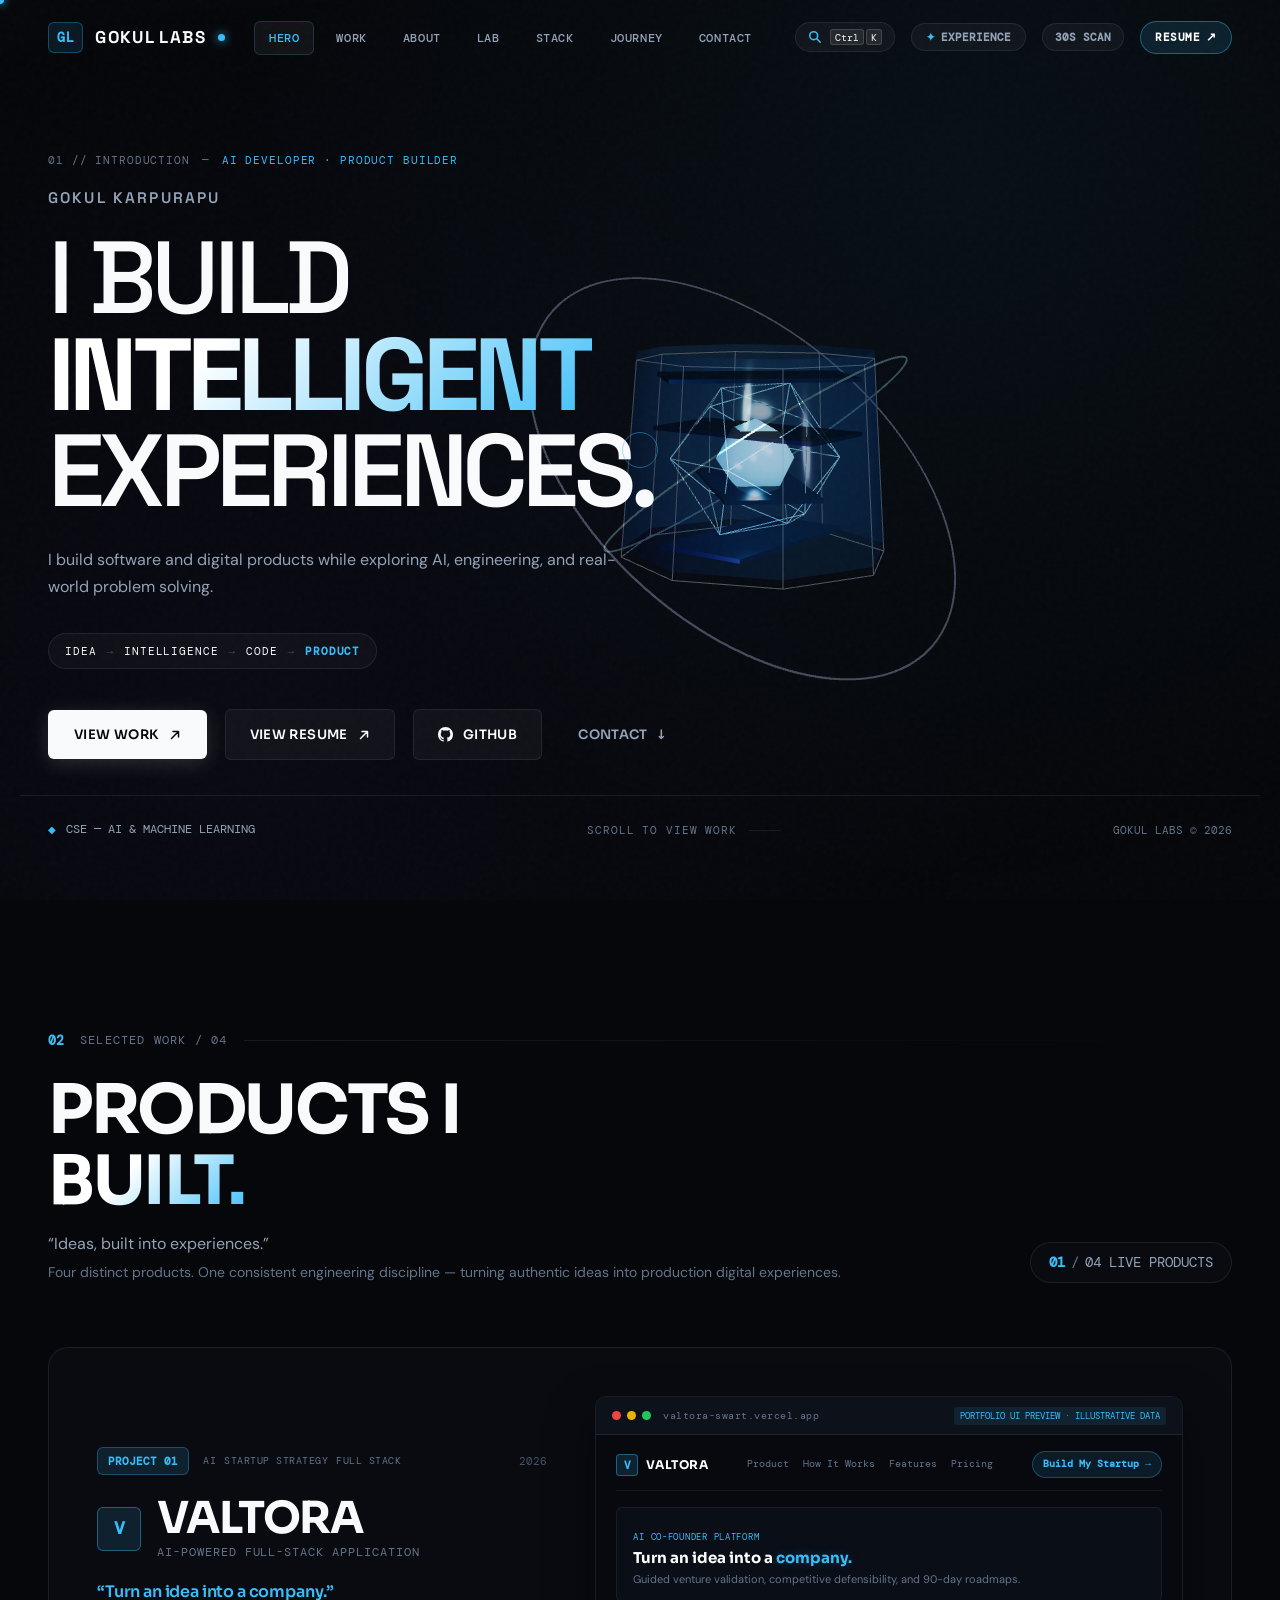
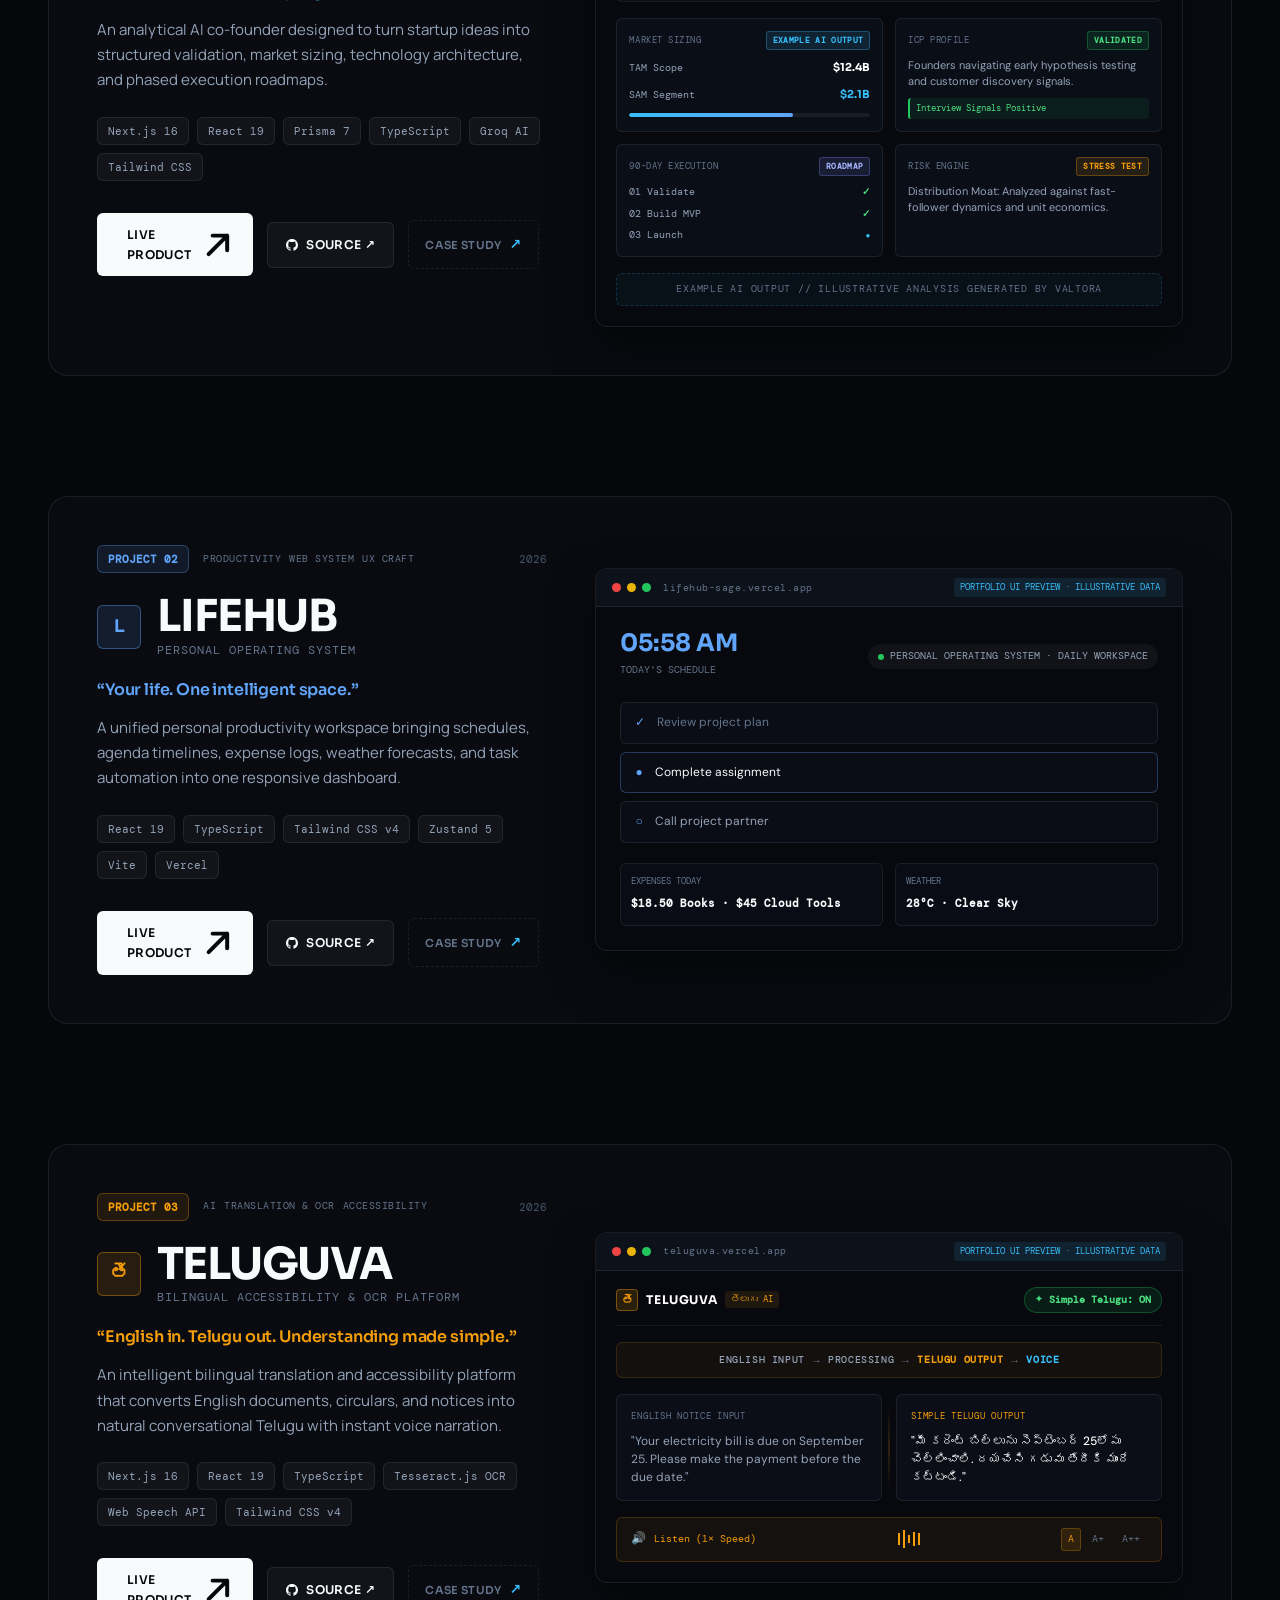
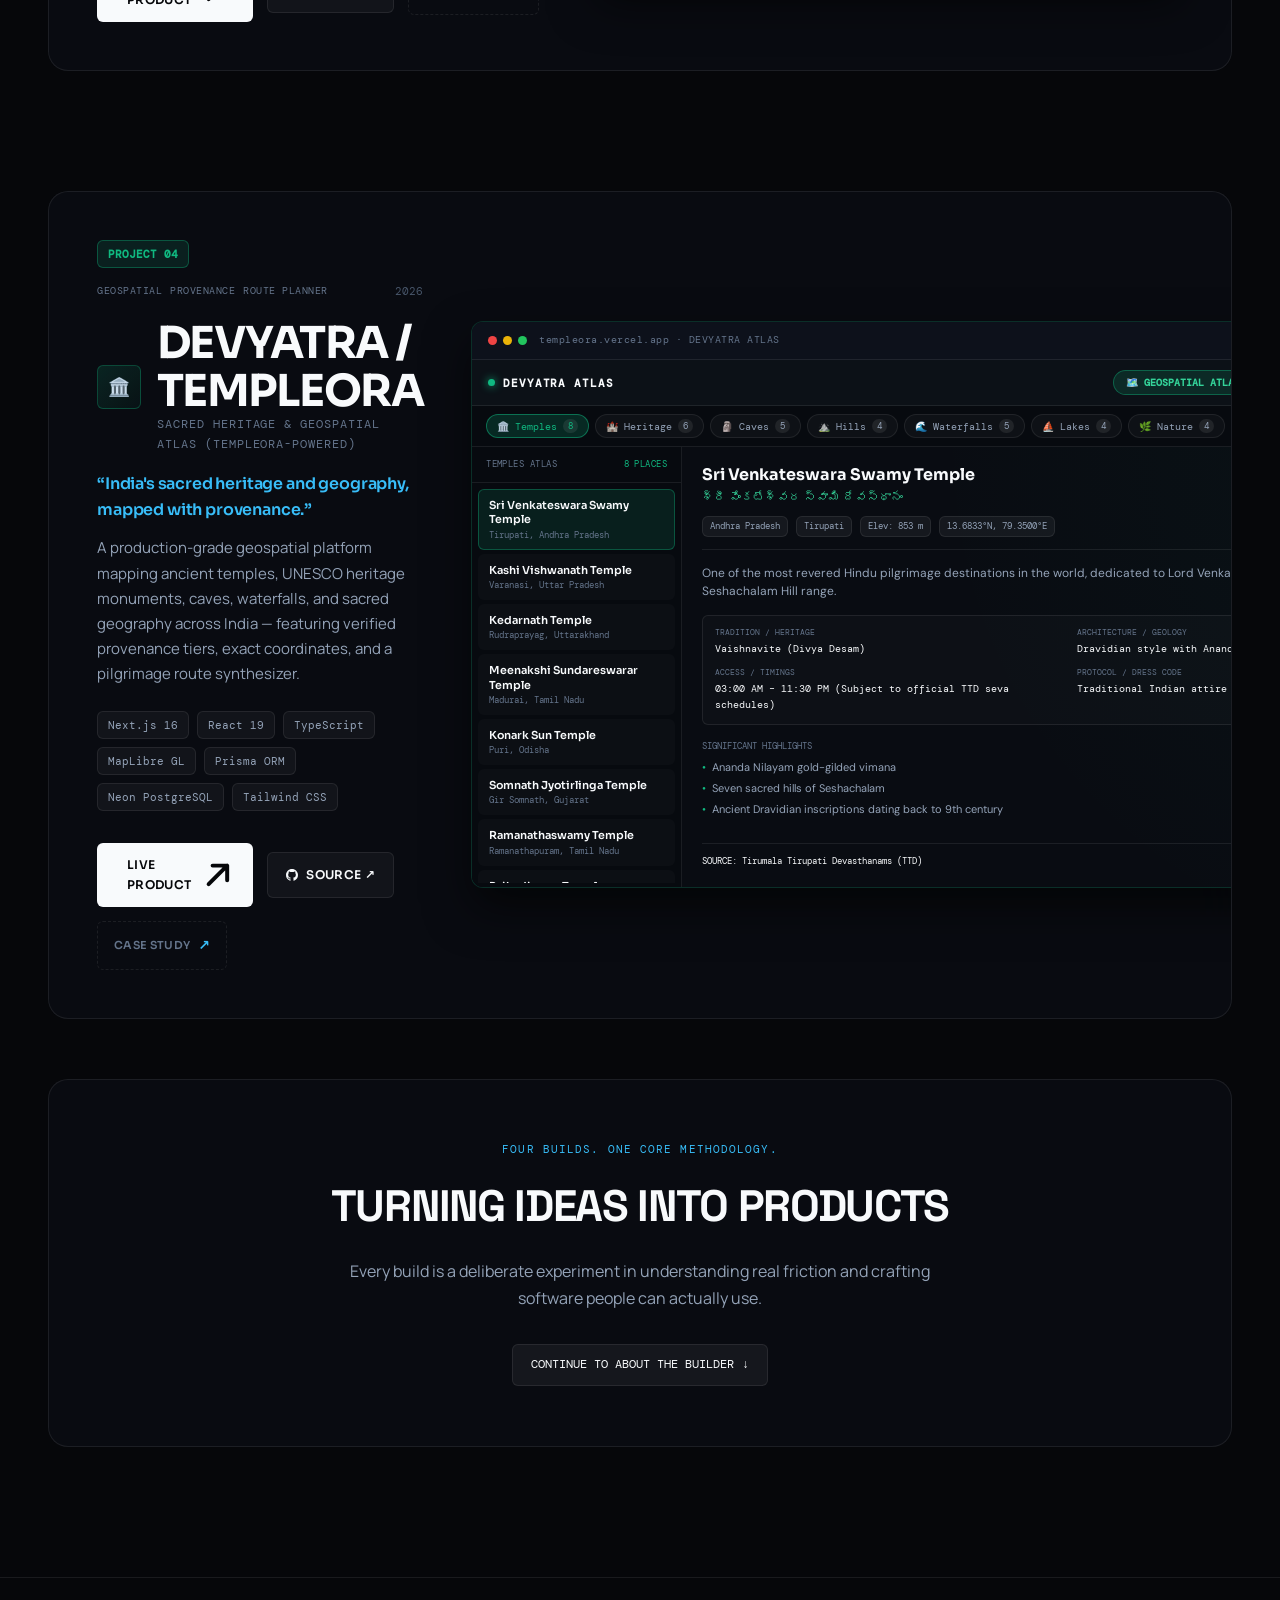
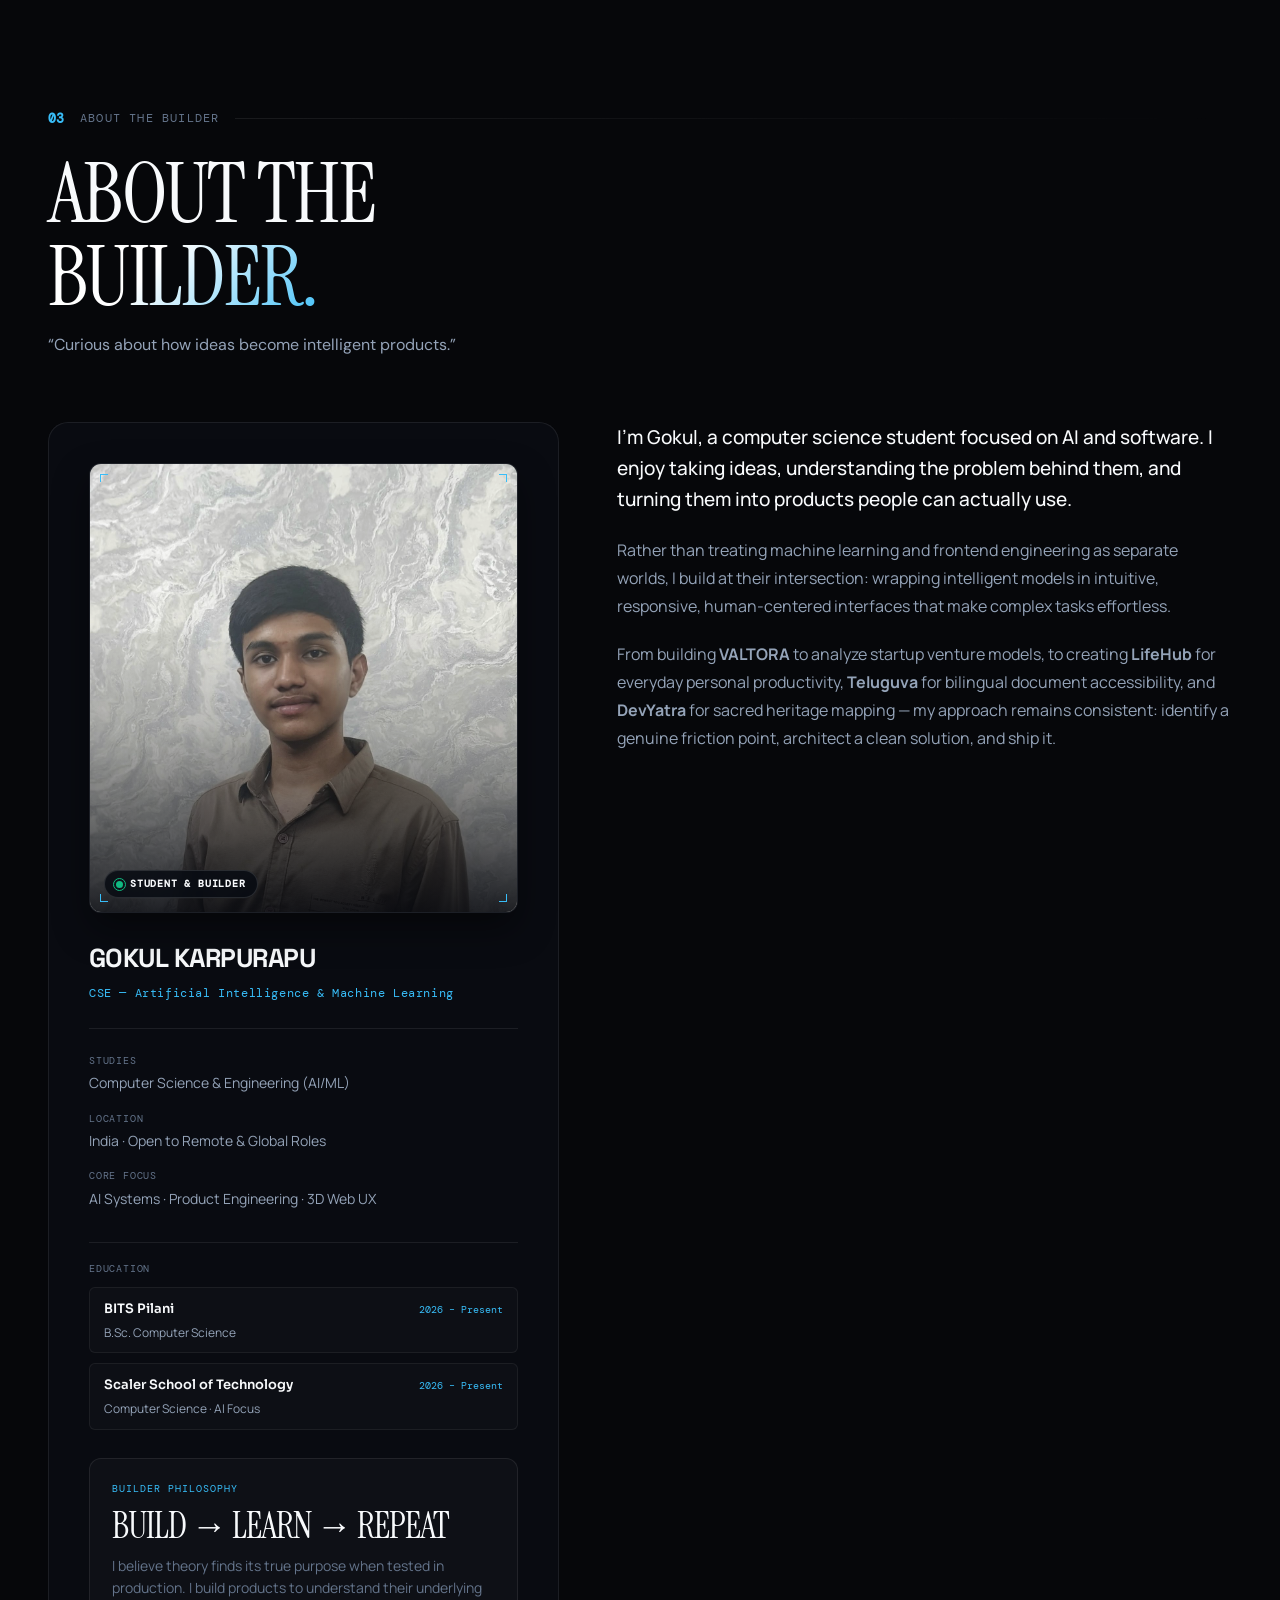
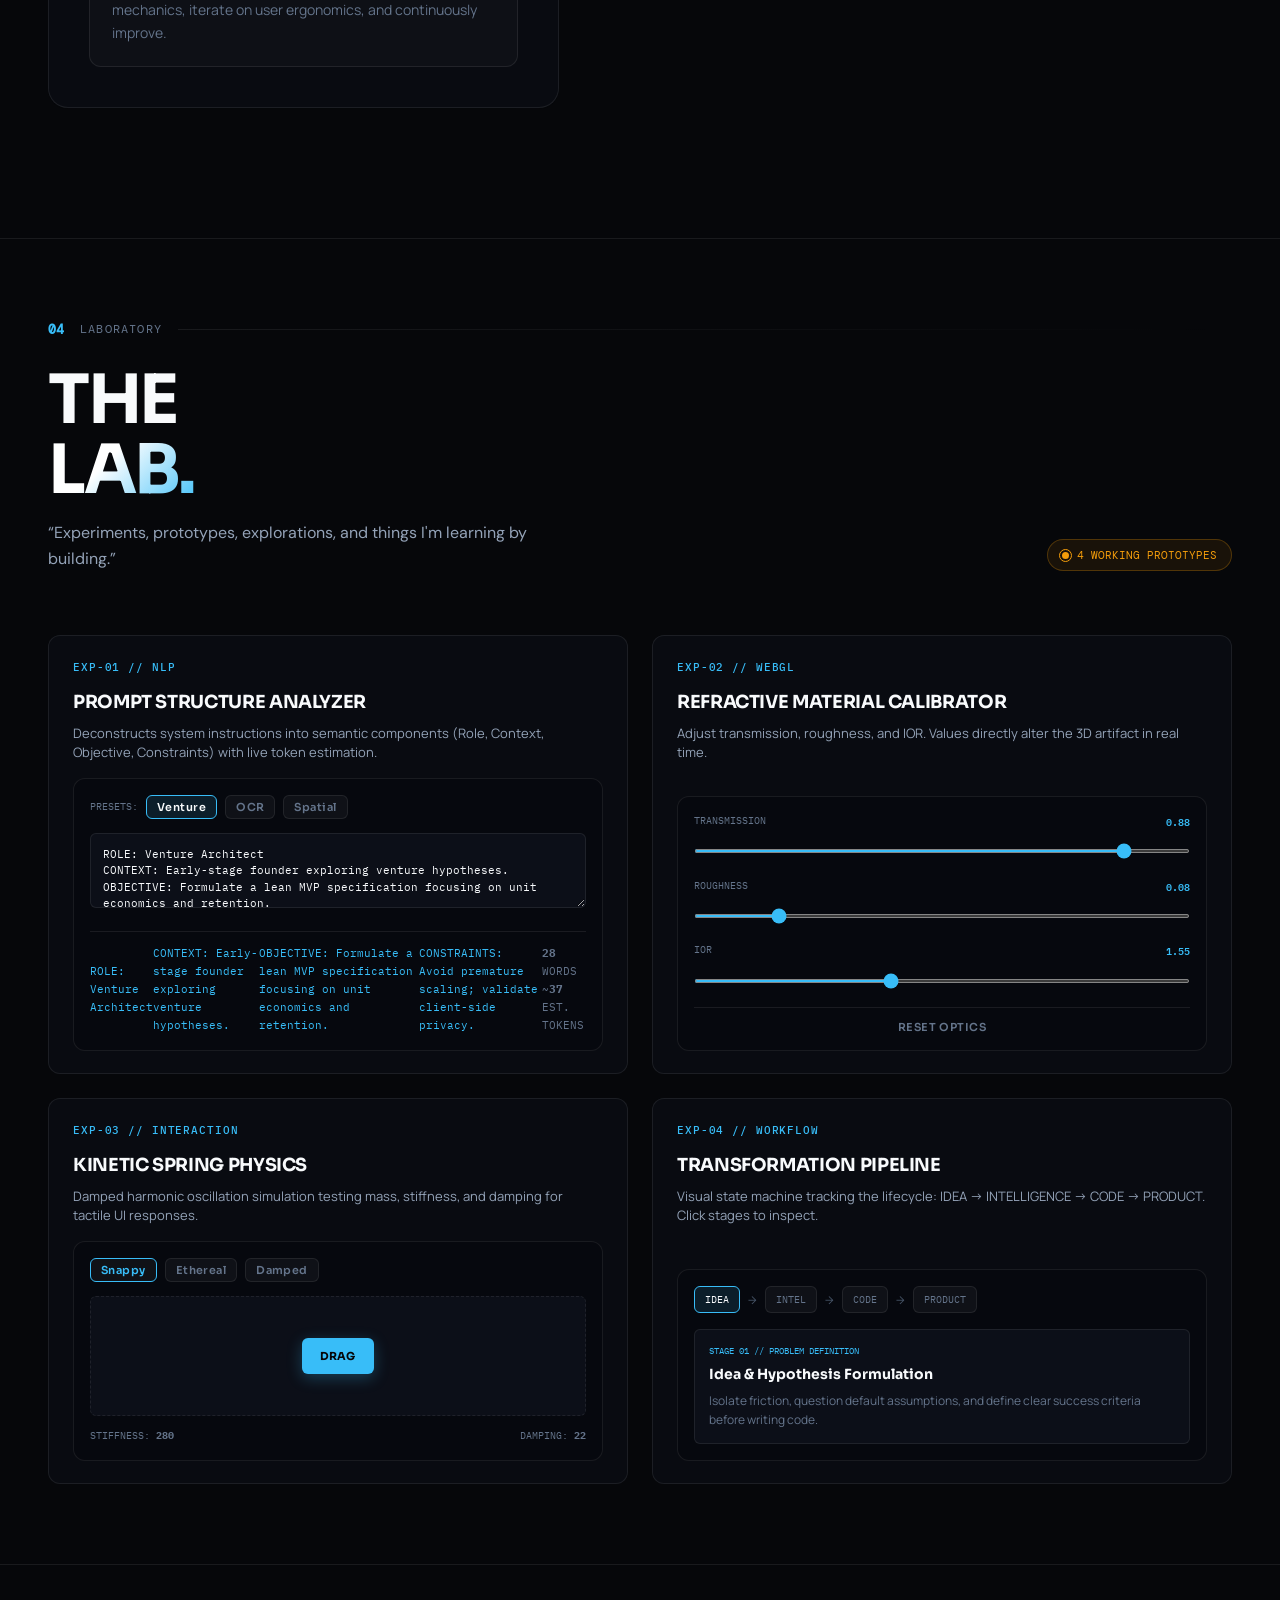
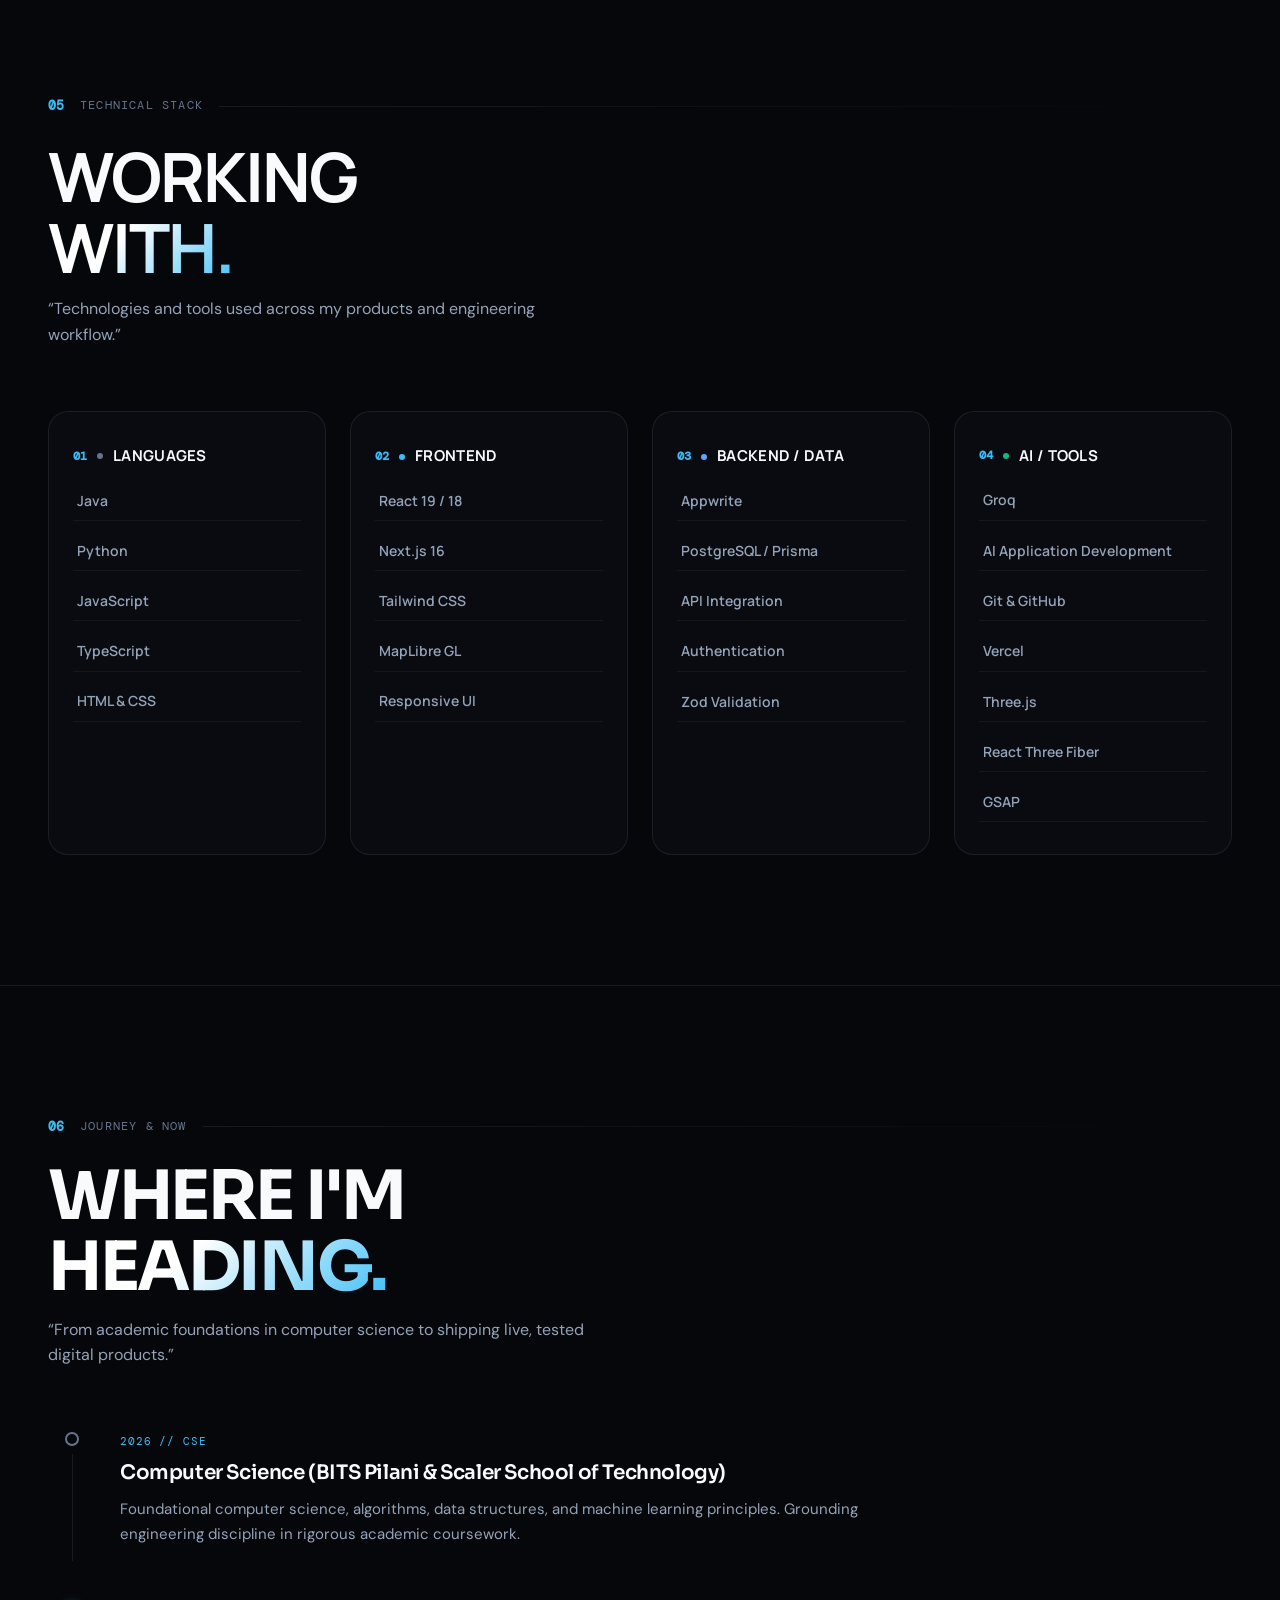
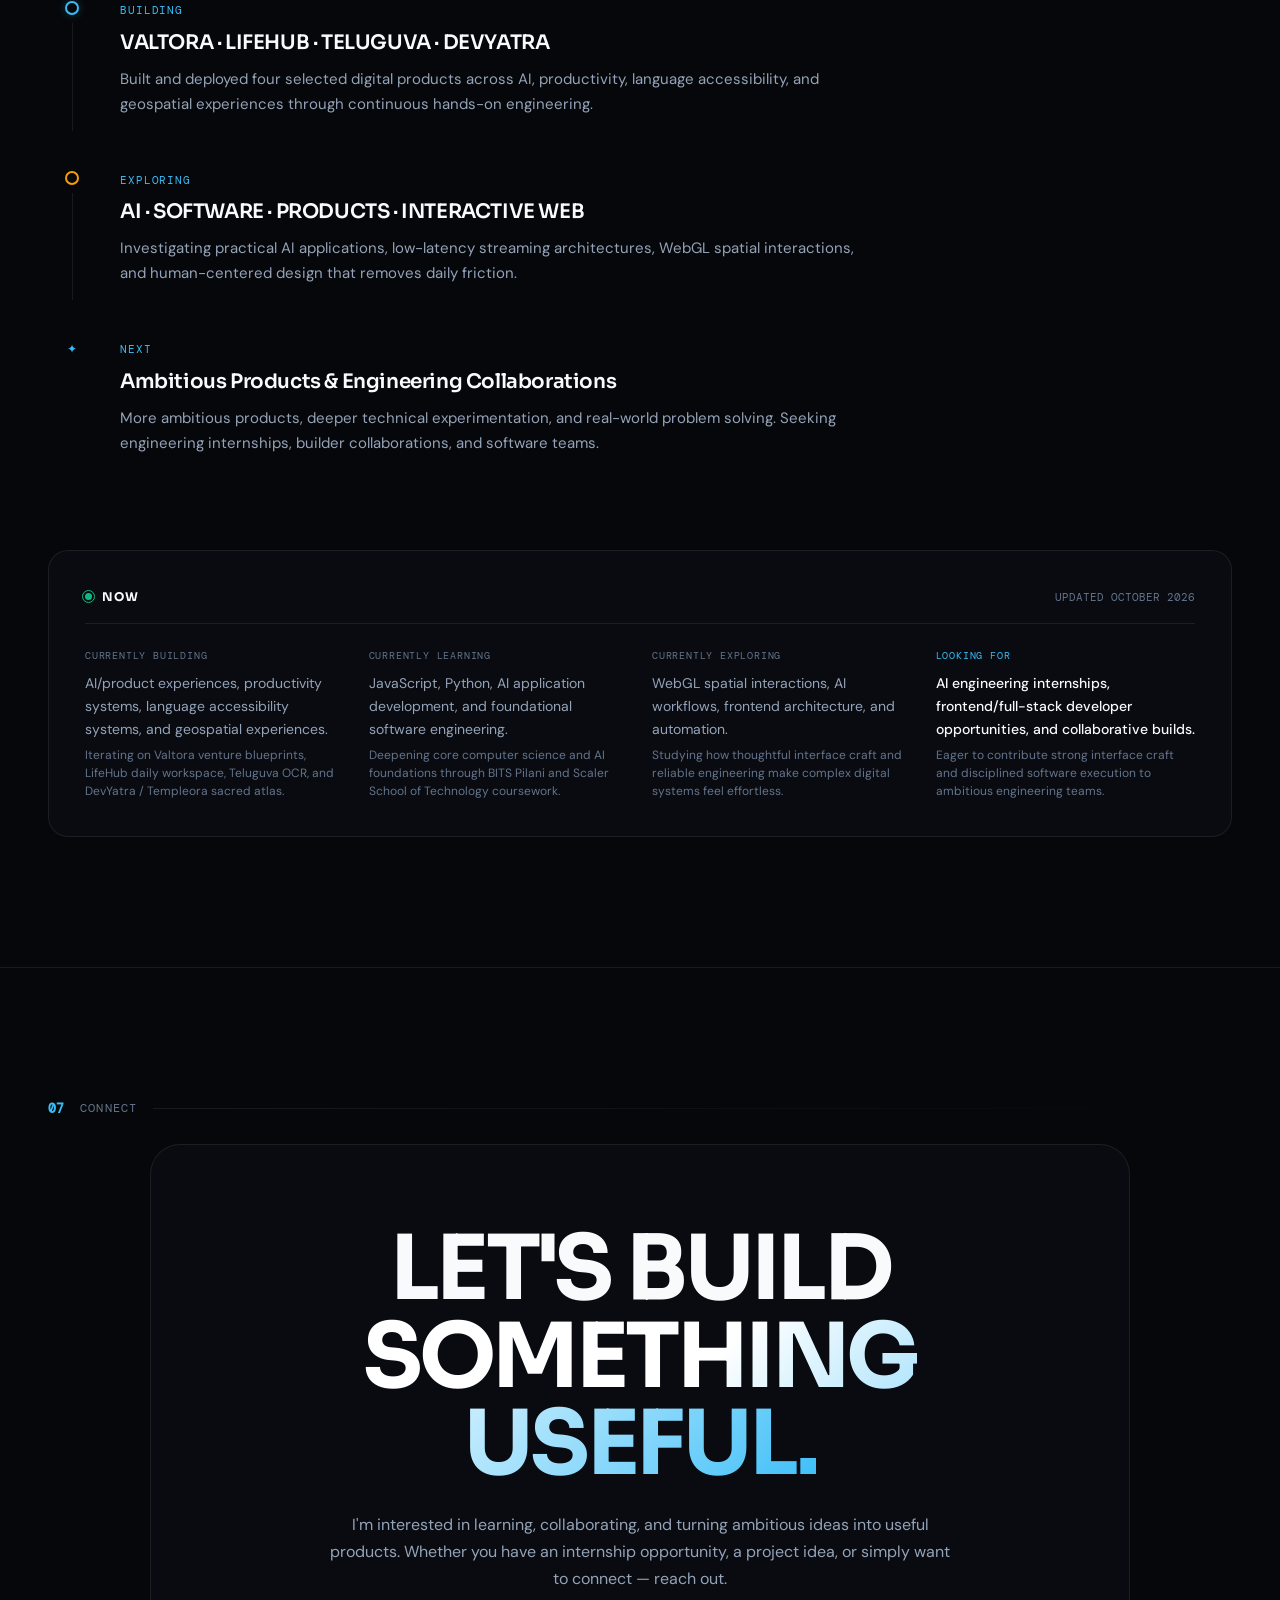
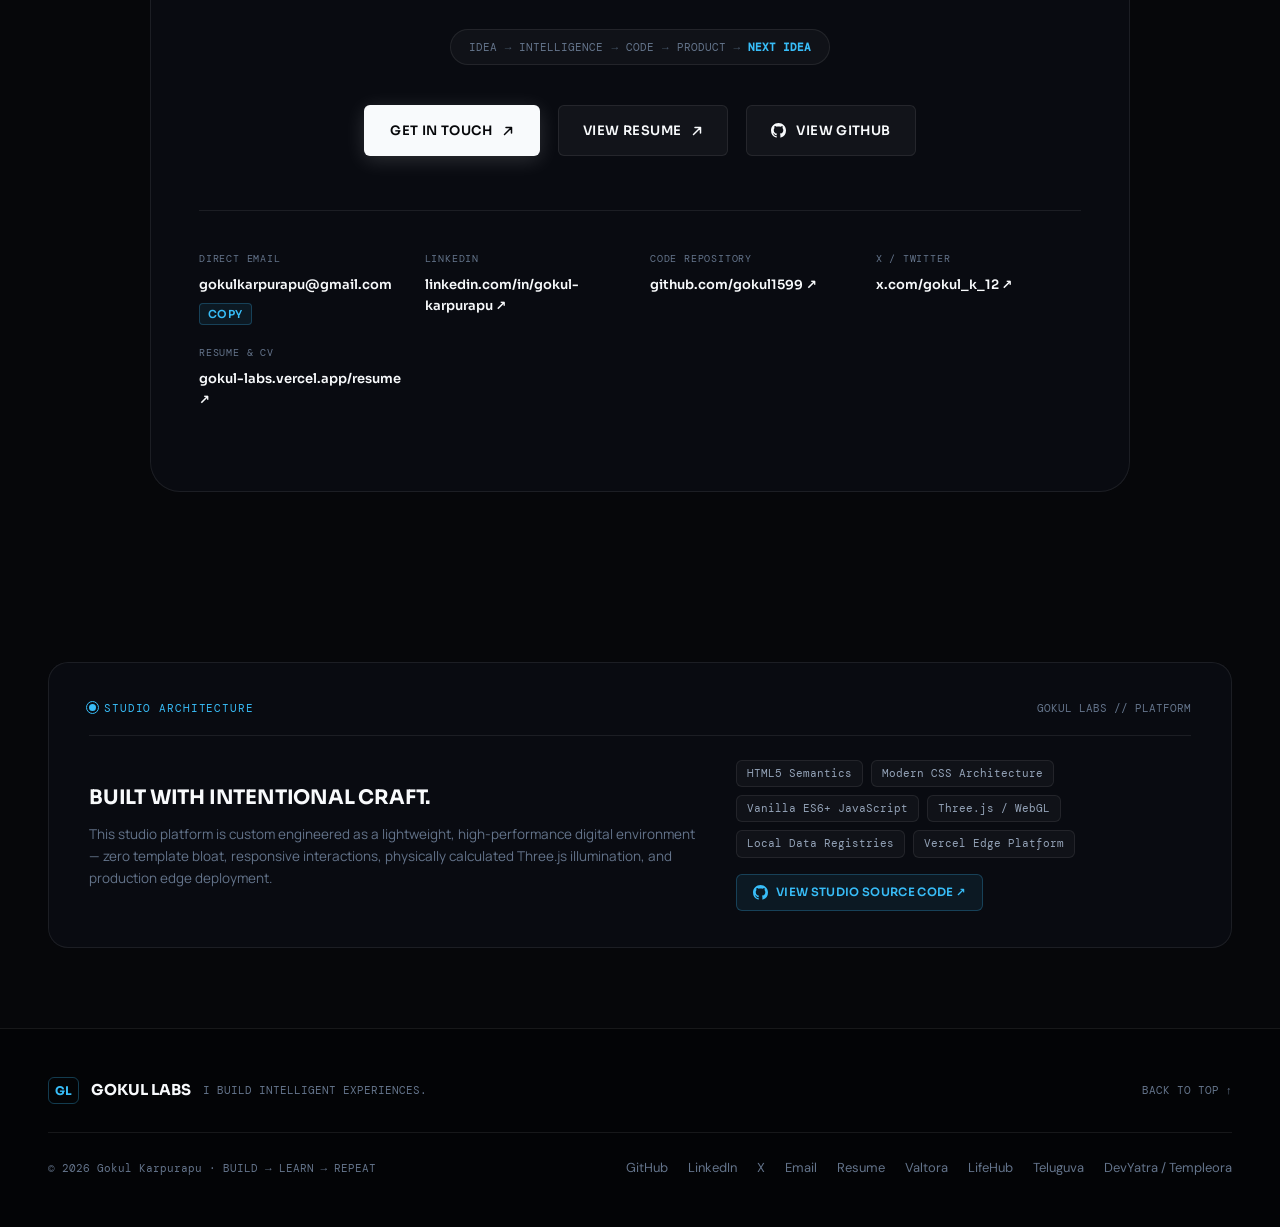
==== commit e3615f9e: "fix(repo): update studio repository URL to Gokul_portfolio" ====
--- a/index.html
+++ b/index.html
@@ -1619,7 +1619,7 @@
                 <span class="bw-tag">Local Data Registries</span>
                 <span class="bw-tag">Vercel Edge Platform</span>
               </div>
-              <a href="https://github.com/gokul1599/gokul-labs" target="_blank" rel="noopener noreferrer" class="bw-repo-link magnetic-btn">
+              <a href="https://github.com/gokul1599/Gokul_portfolio" target="_blank" rel="noopener noreferrer" class="bw-repo-link magnetic-btn">
                 <svg viewBox="0 0 16 16" fill="currentColor" class="gh-icon" aria-hidden="true">
                   <path d="M8 0C3.58 0 0 3.58 0 8a8.01 8.01 0 005.47 7.59c.4.07.55-.17.55-.38 0-.19-.01-.82-.01-1.49-2.01.37-2.53-.49-2.69-.94-.09-.23-.48-.94-.82-1.13-.28-.15-.68-.52-.01-.53.63-.01 1.08.58 1.23.82.72 1.21 1.87.87 2.33.66.07-.52.28-.87.51-1.07-1.78-.2-3.64-.89-3.64-3.95 0-.87.31-1.59.82-2.15-.08-.2-.36-1.02.08-2.12 0 0 .67-.21 2.2.82.64-.18 1.32-.27 2-.27.68 0 1.36.09 2 .27 1.53-1.04 2.2-.82 2.2-.82.44 1.1.16 1.92.08 2.12.51.56.82 1.27.82 2.15 0 3.07-1.87 3.75-3.65 3.95.29.25.54.73.54 1.48 0 1.07-.01 1.93-.01 2.2 0 .21.15.46.55.38A8.01 8.01 0 0016 8c0-4.42-3.58-8-8-8z"/>
                 </svg>
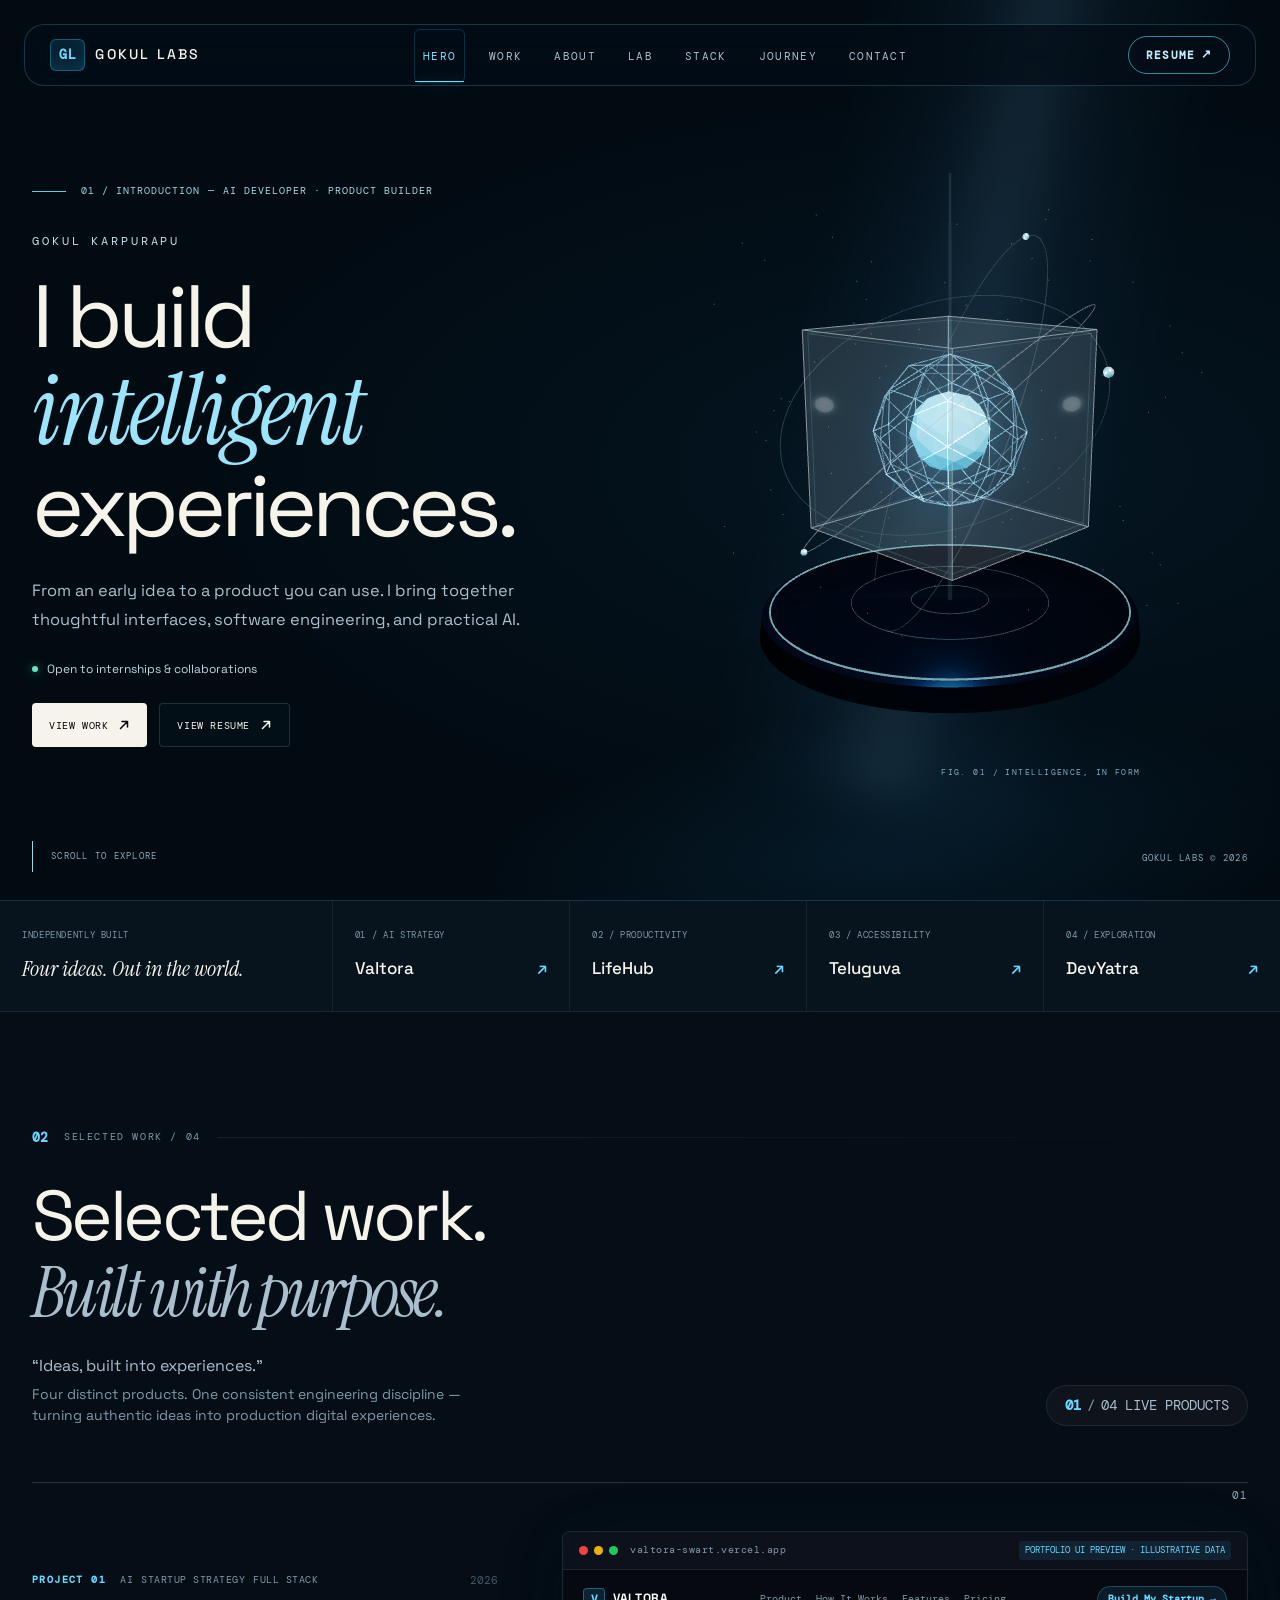
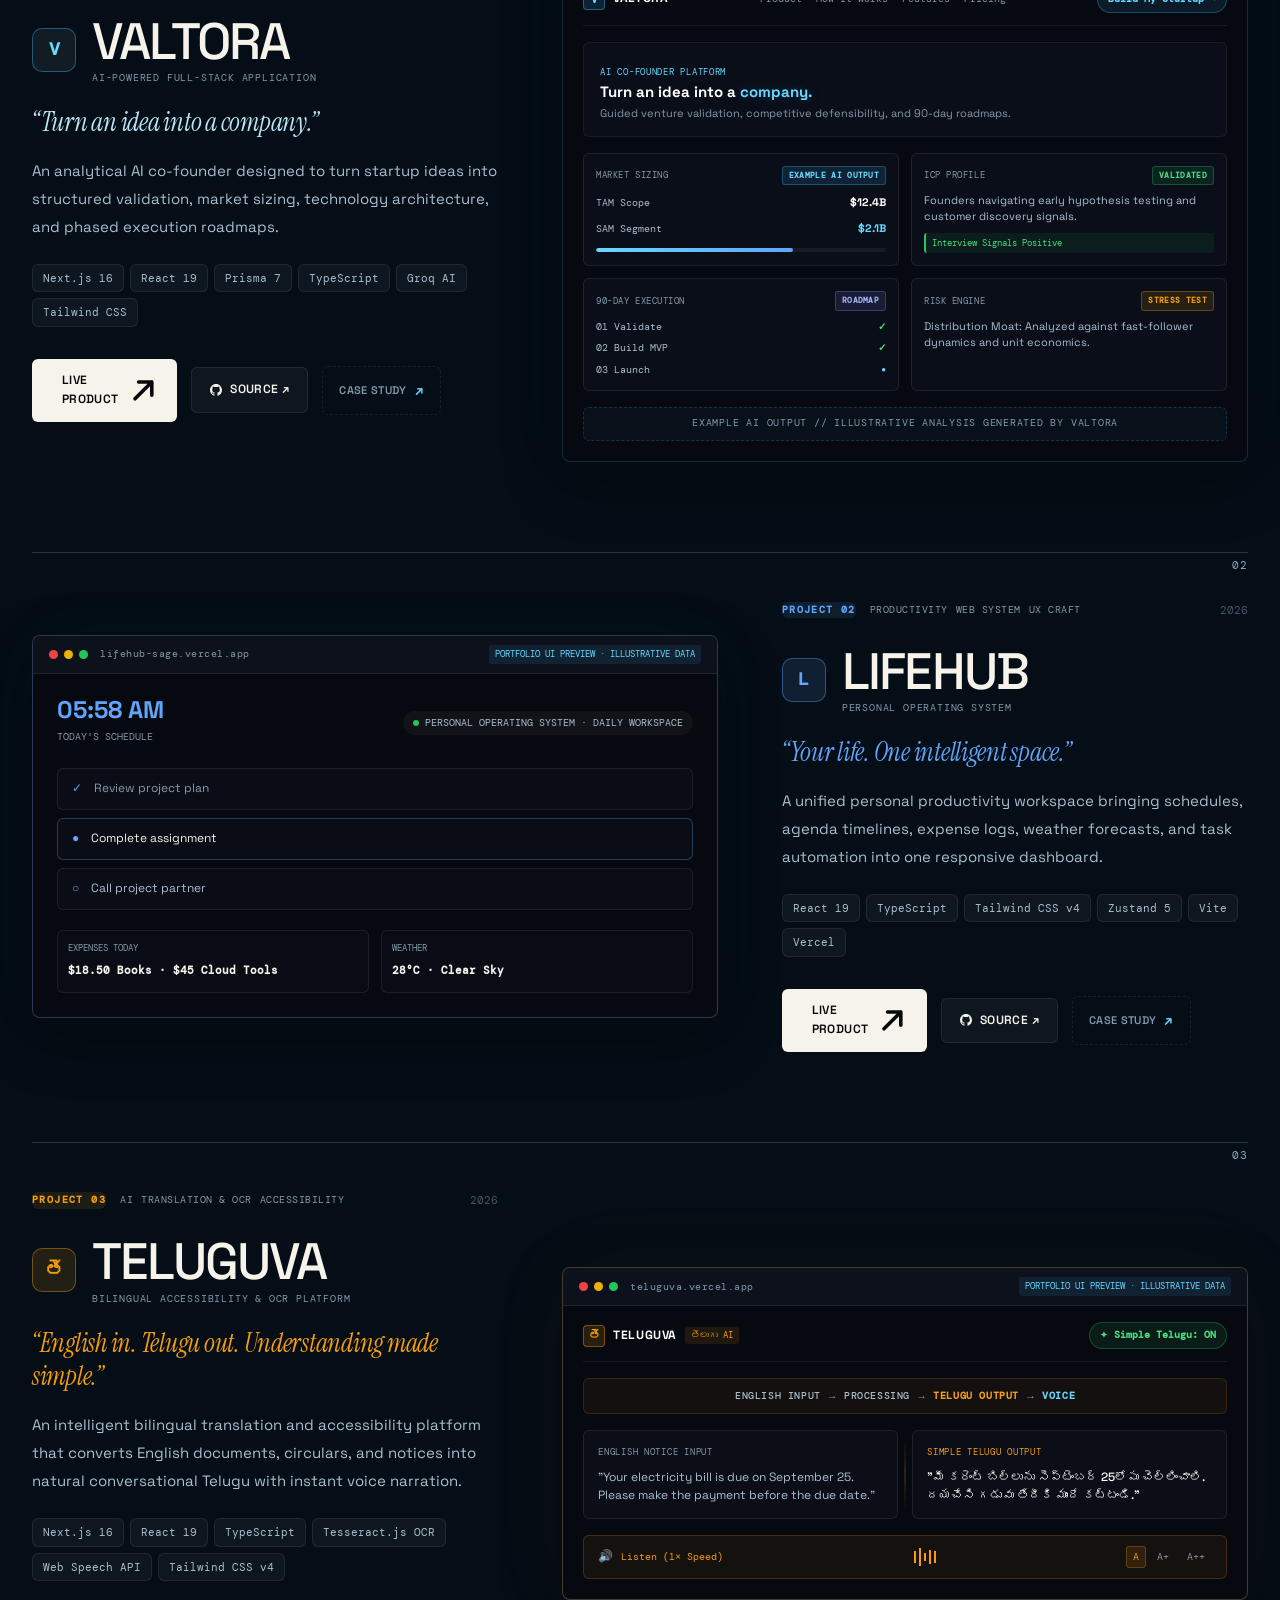
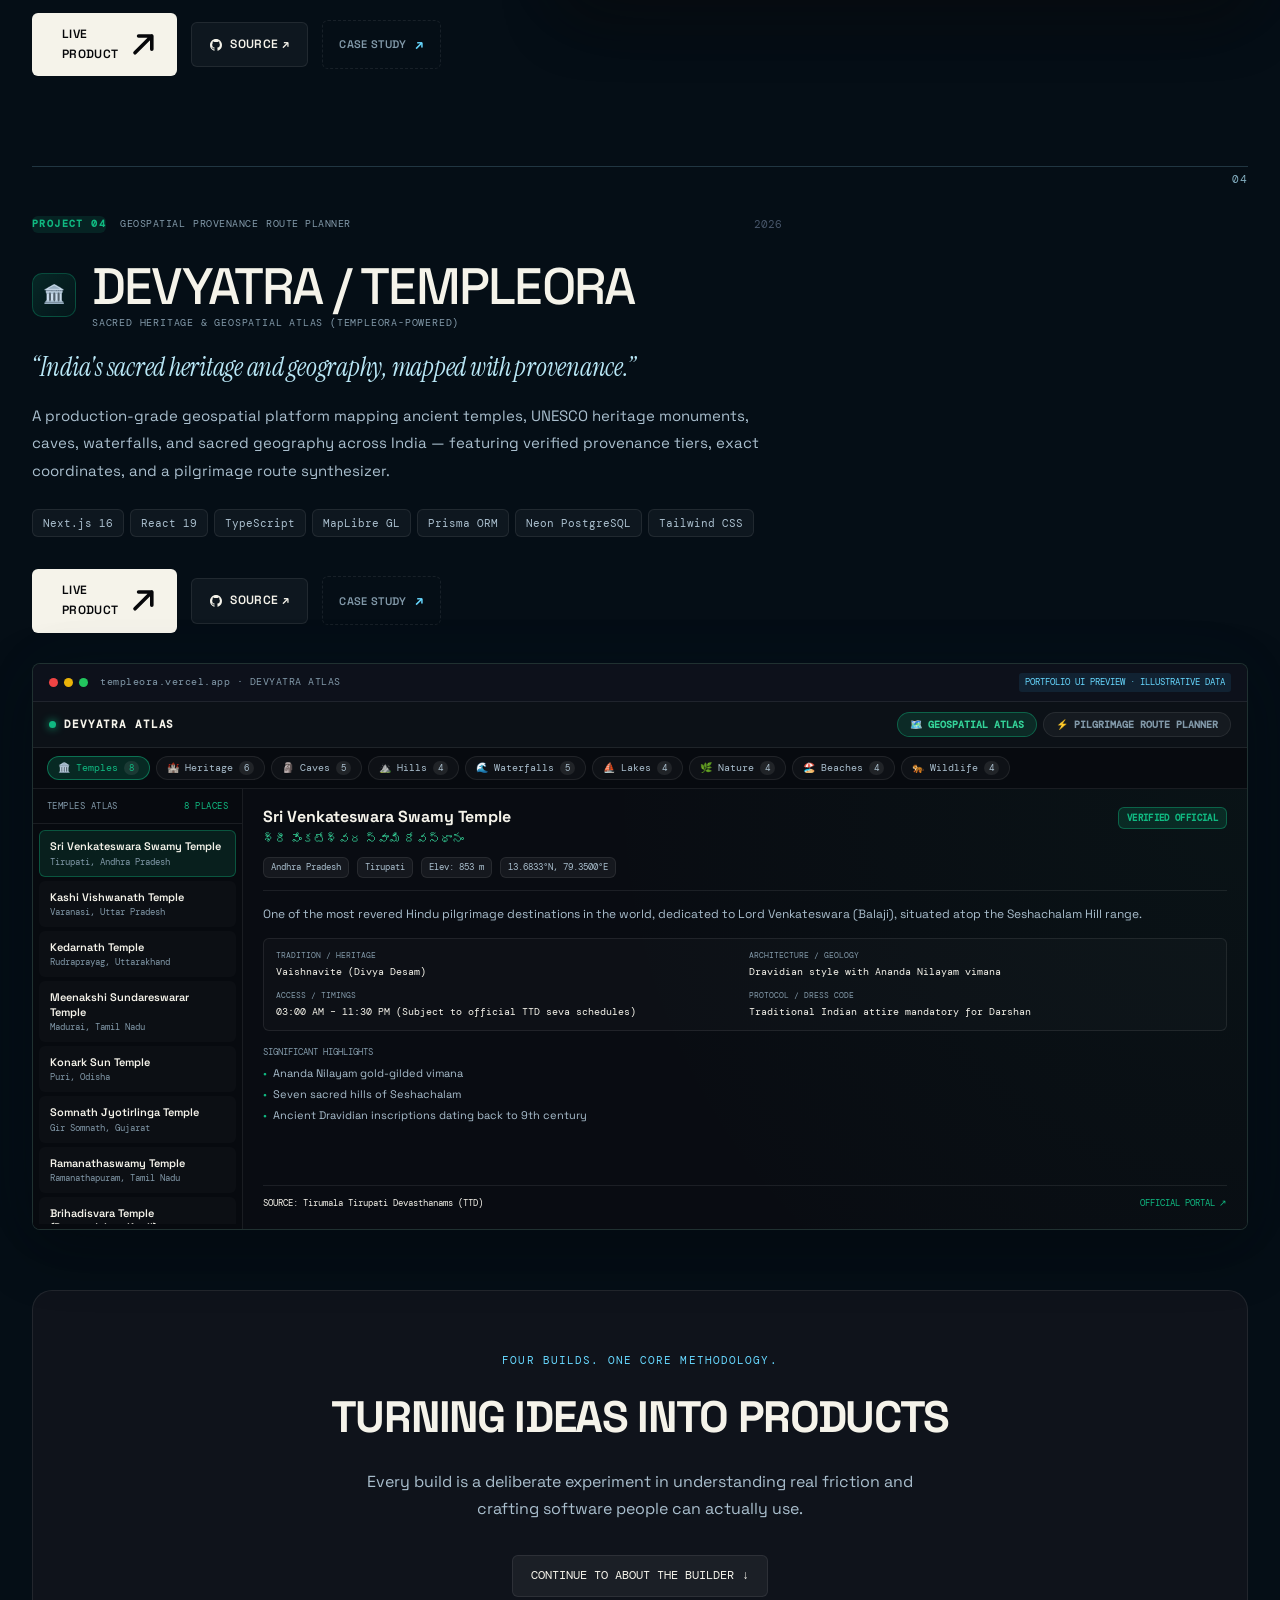
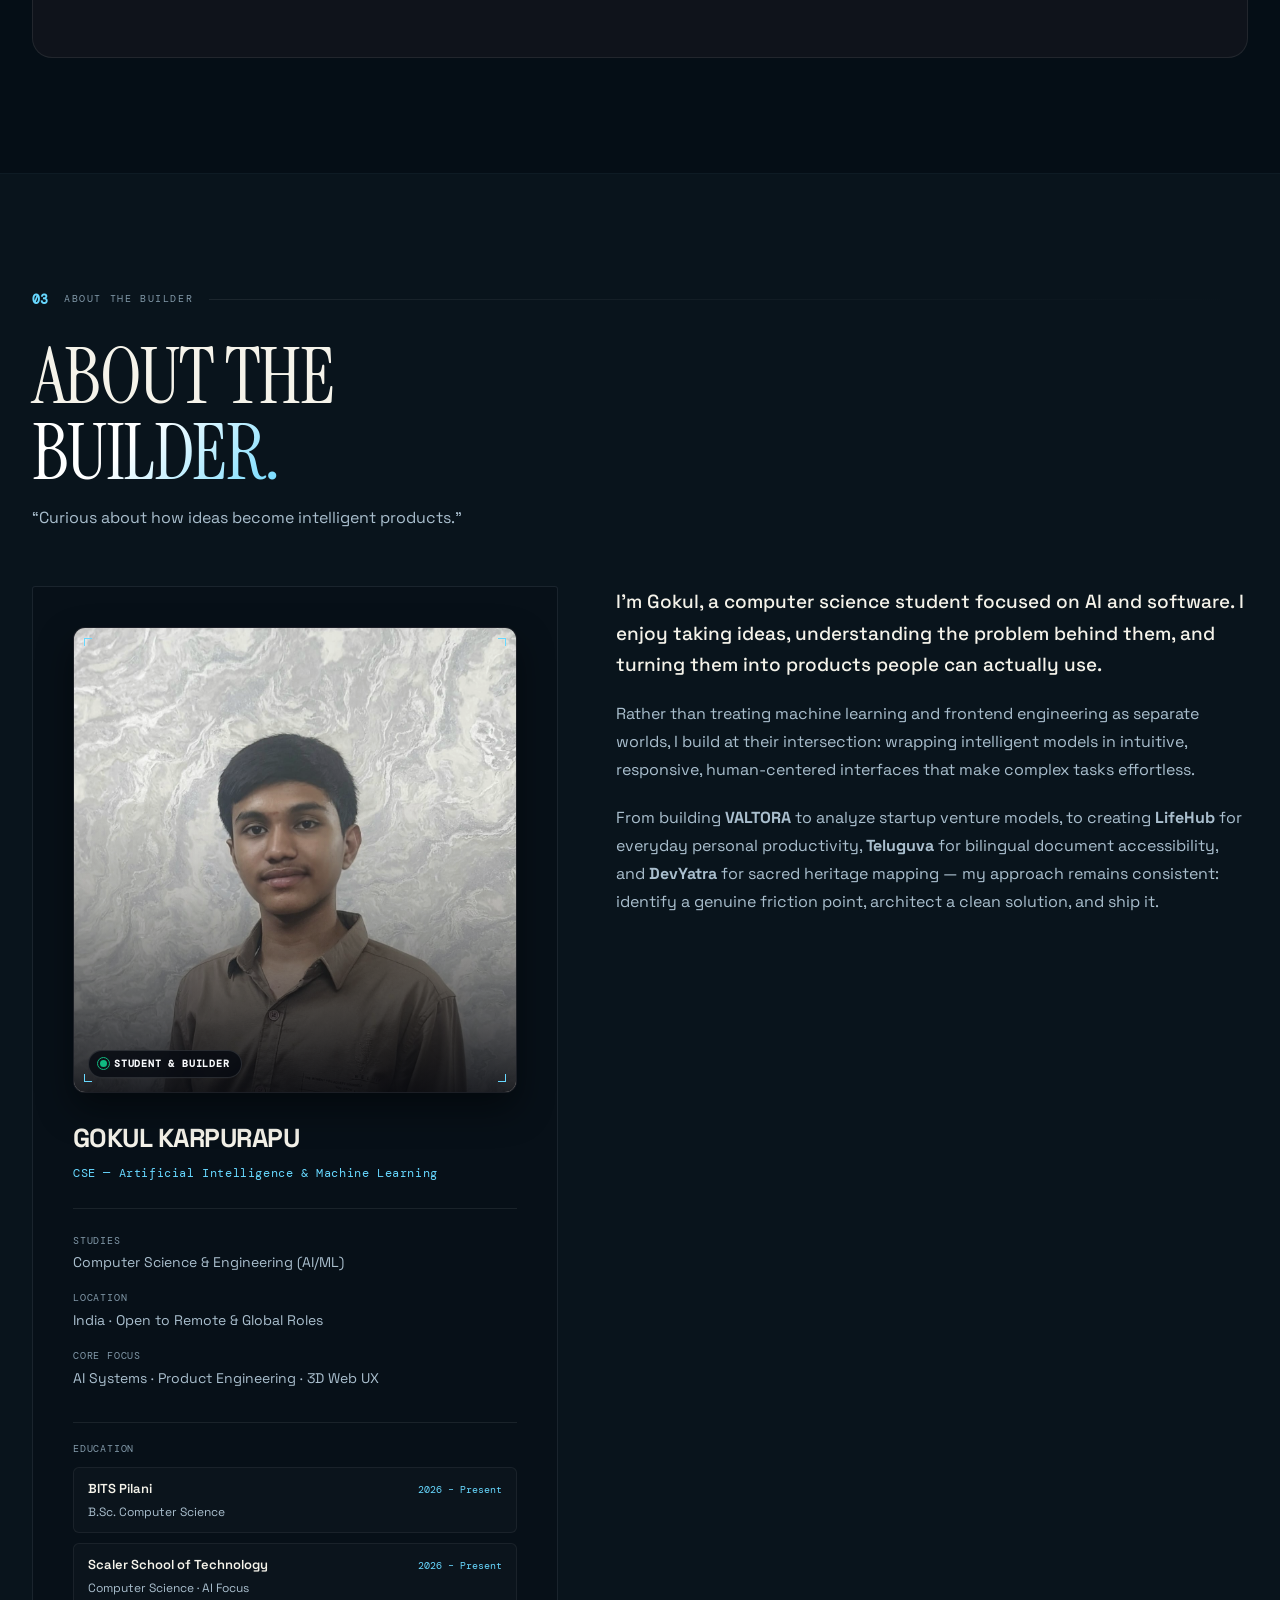
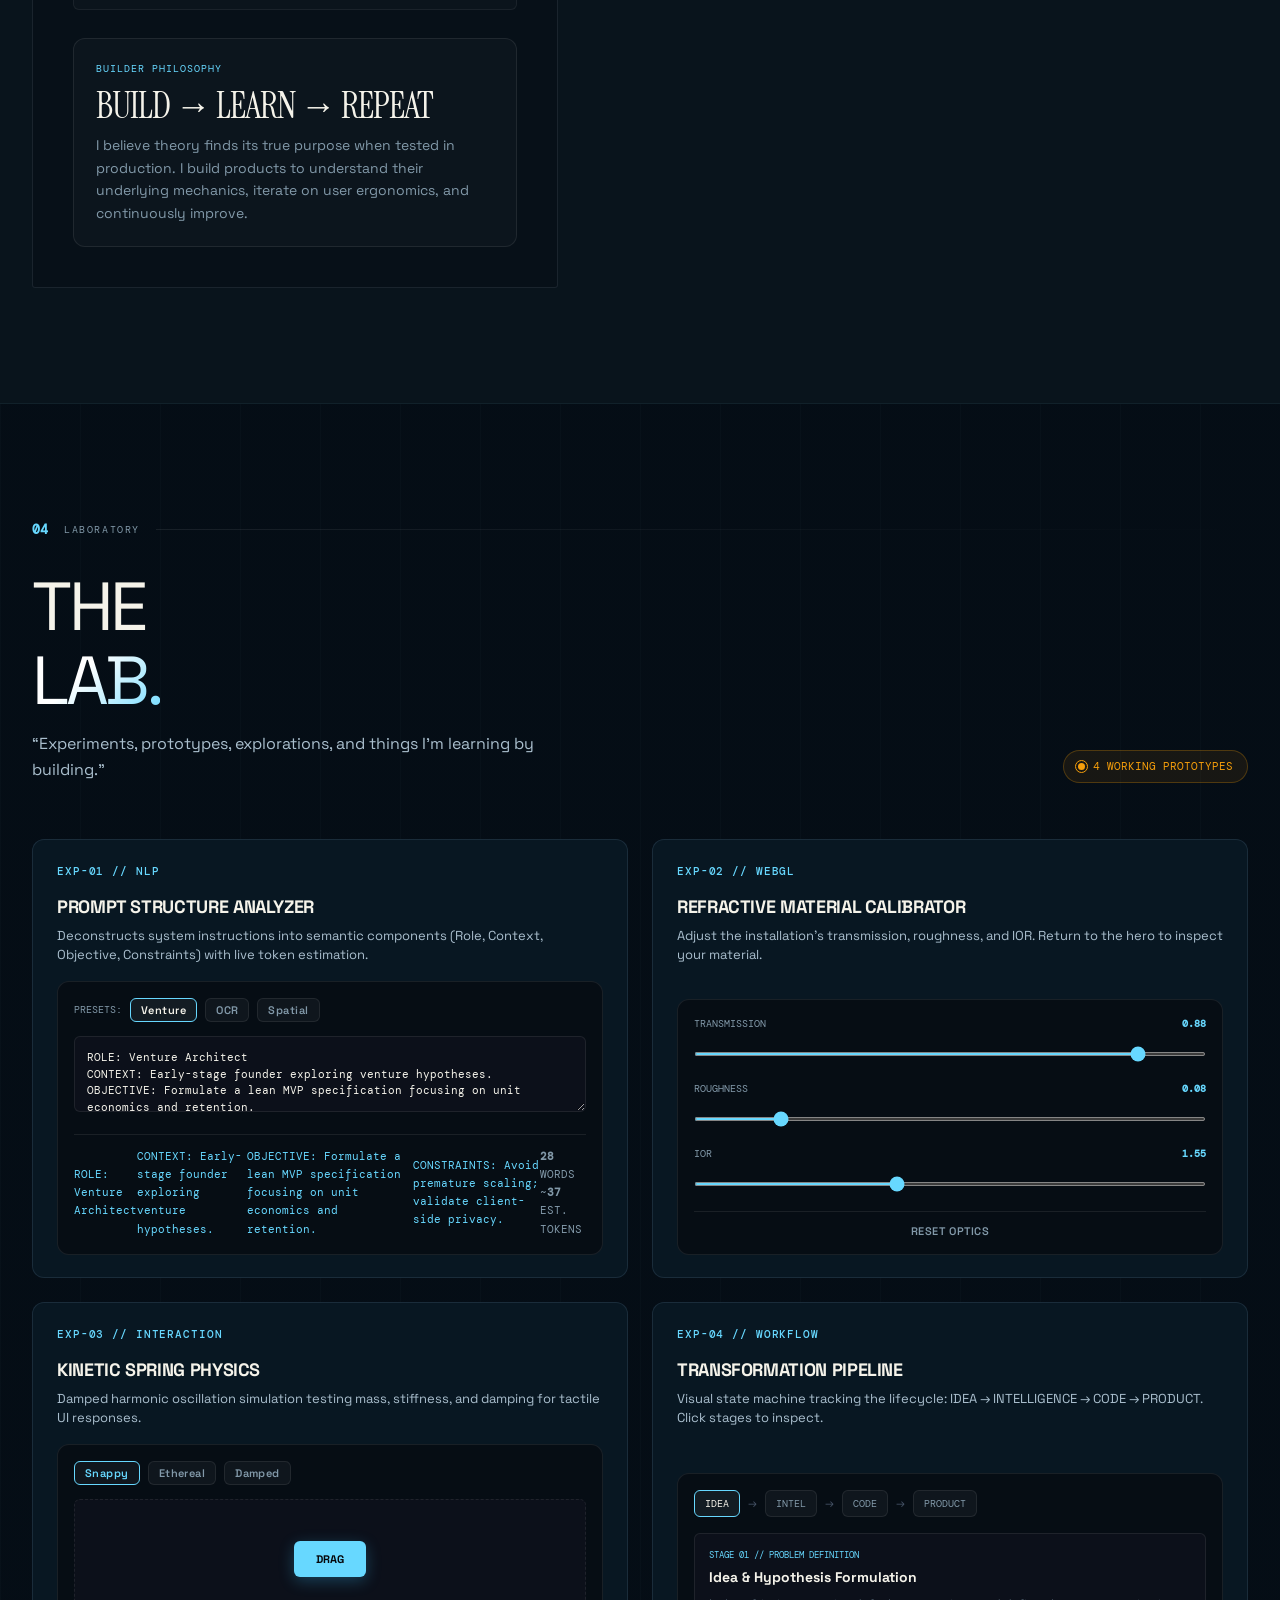
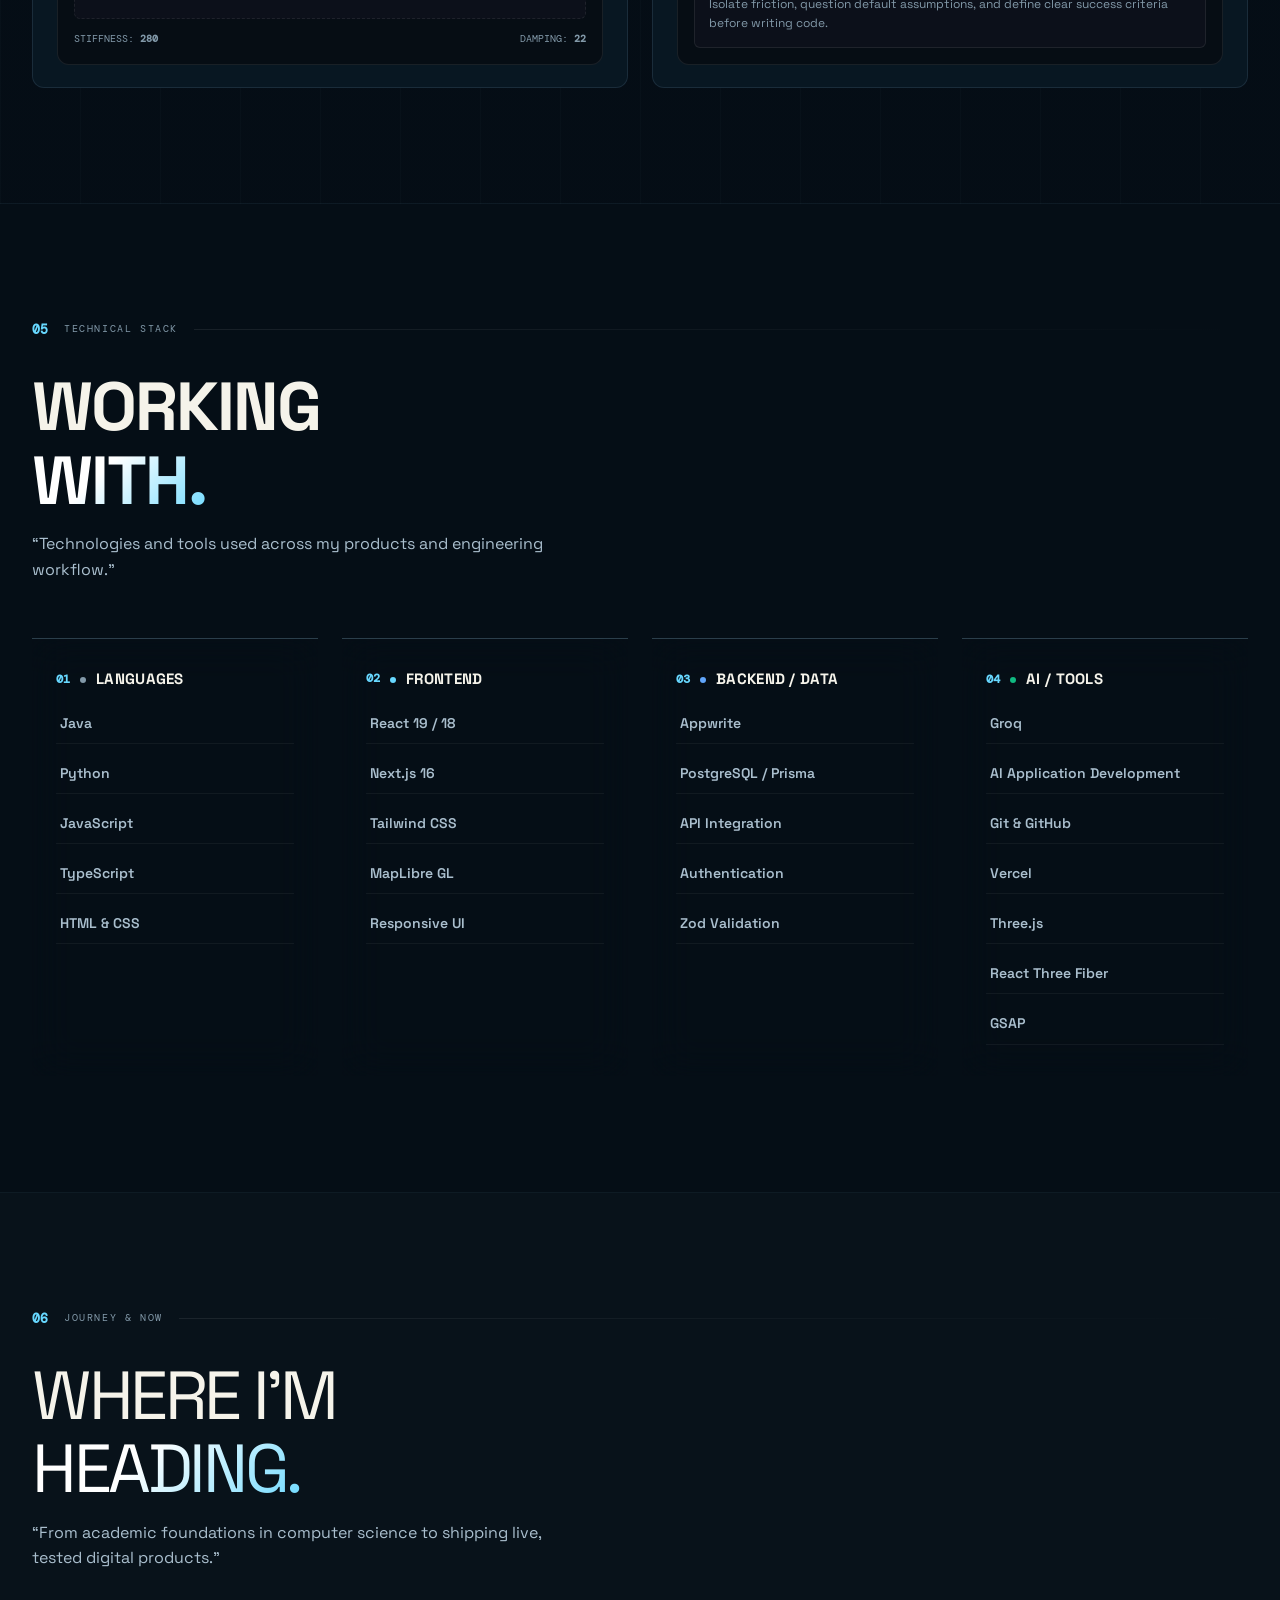
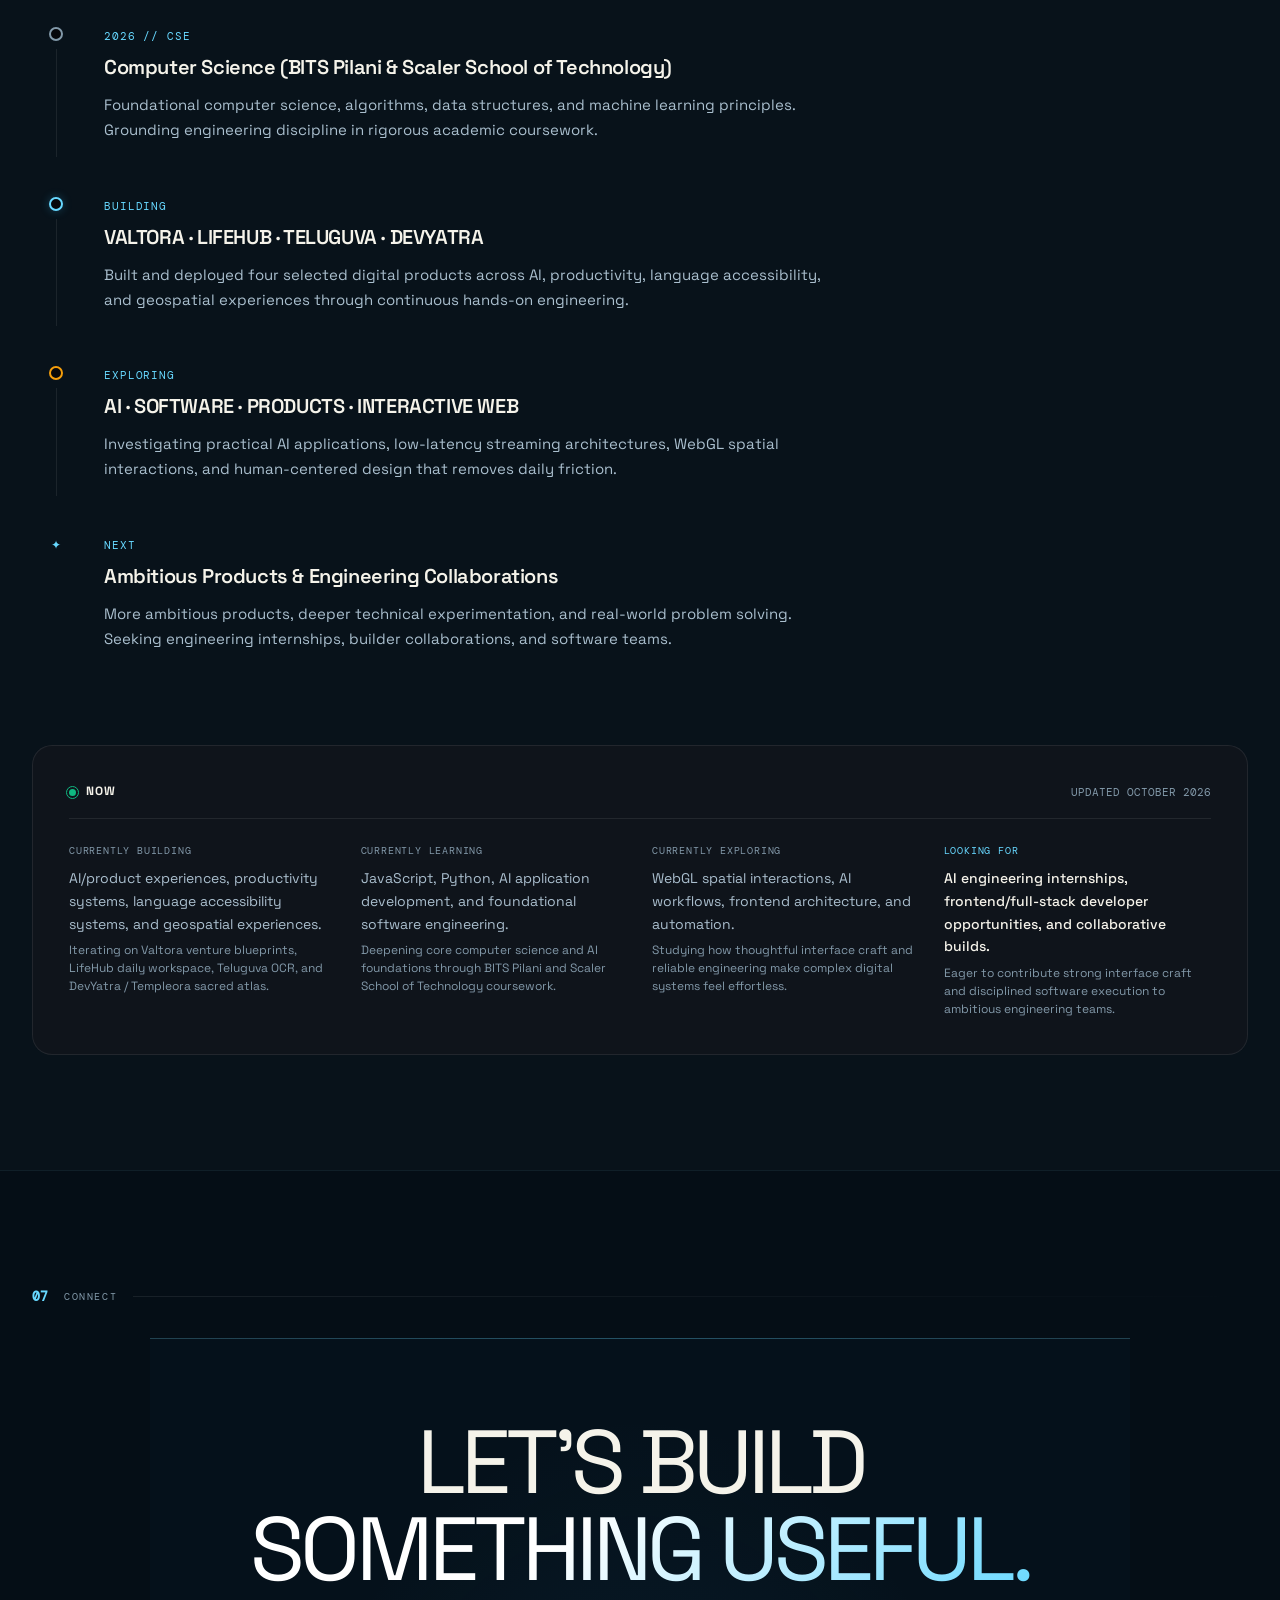
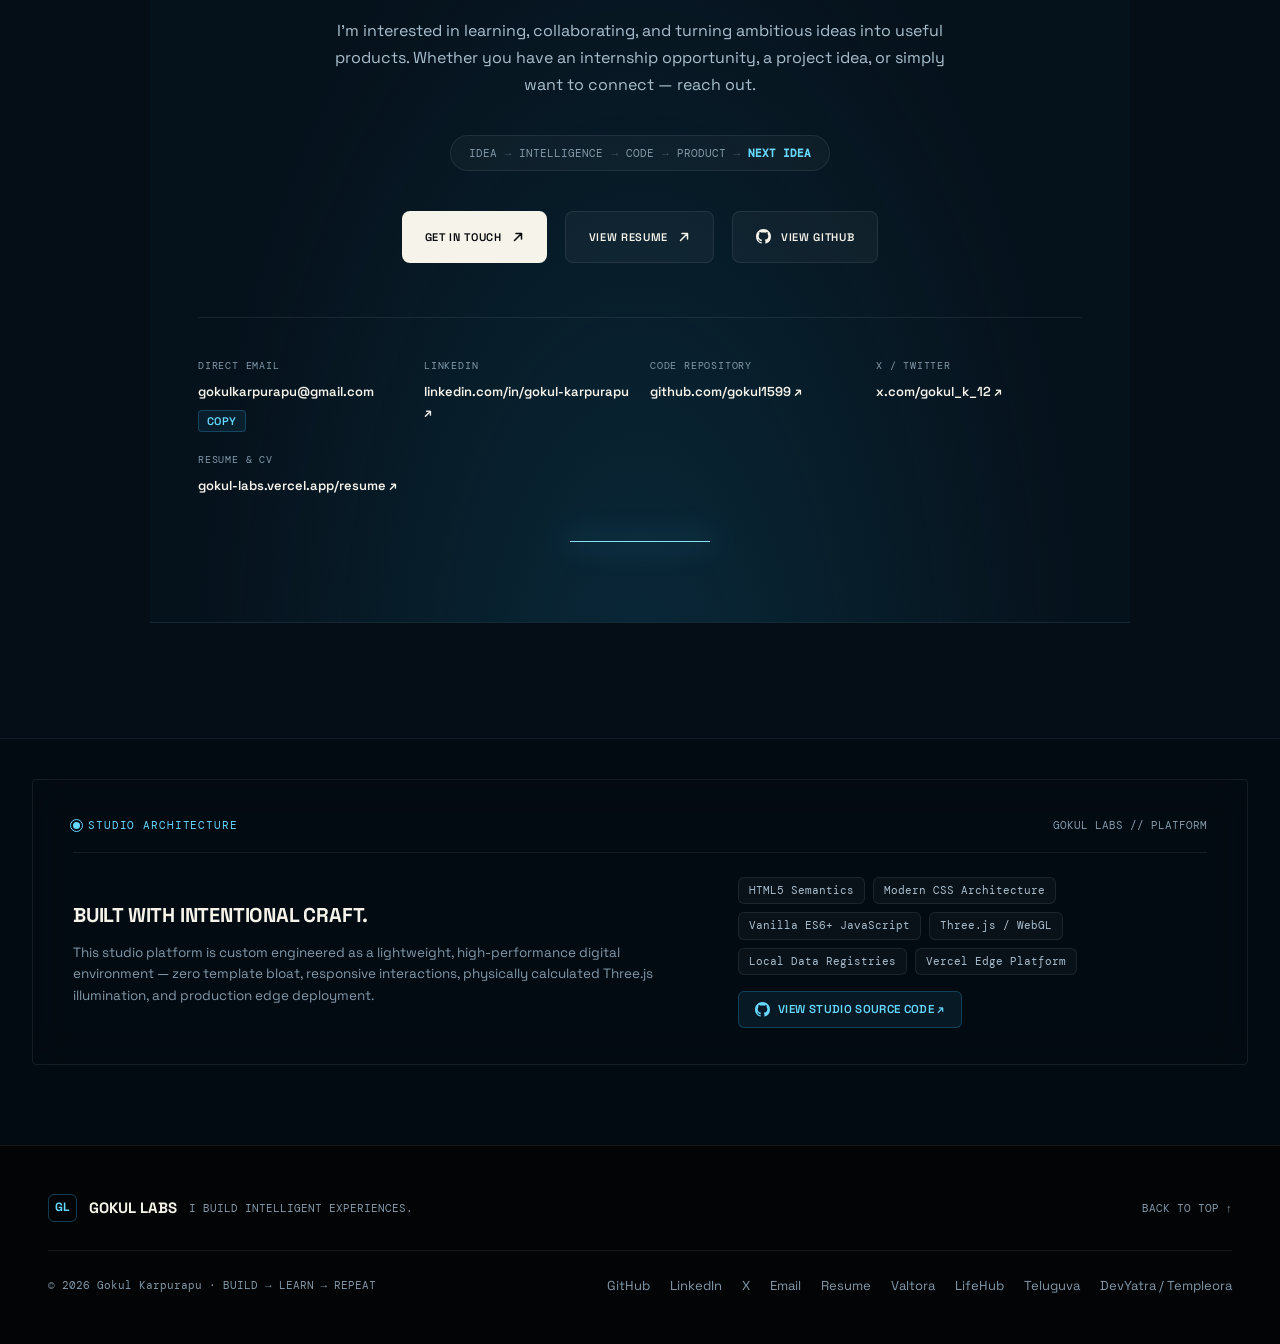
==== commit 3399041c: "Redesign portfolio with cinematic 3D installation and responsive layouts" ====
--- a/index.html
+++ b/index.html
@@ -34,10 +34,12 @@
   <!-- Editorial Typography Matrix: Space Grotesk, Sora, Instrument Serif, IBM Plex Mono, Manrope, DM Sans, DM Mono -->
   <link rel="preconnect" href="https://fonts.googleapis.com">
   <link rel="preconnect" href="https://fonts.gstatic.com" crossorigin>
-  <link href="https://fonts.googleapis.com/css2?family=DM+Mono:ital,wght@0,400;0,500;1,400&family=DM+Sans:ital,opsz,wght@0,9..40,400;0,9..40,500;0,9..40,600;0,9..40,700;1,9..40,400&family=IBM+Plex+Mono:ital,wght@0,400;0,500;0,600;1,400&family=Instrument+Serif:ital@0;1&family=Manrope:wght@400;500;600;700&family=Plus+Jakarta+Sans:ital,wght@0,400;0,500;0,600;0,700;1,400&family=Sora:wght@400;500;600;700&family=Space+Grotesk:wght@400;500;600;700&display=swap" rel="stylesheet">
+  <link href="https://fonts.googleapis.com/css2?family=DM+Mono:wght@400;500&family=Instrument+Serif:ital@0;1&family=Space+Grotesk:wght@400;500;600;700&display=swap" rel="stylesheet">
   
   <!-- Core Stylesheet -->
   <link rel="stylesheet" href="style.css">
+  <link rel="stylesheet" href="premium.css">
+  <link rel="stylesheet" href="cinematic.css">
 
   <!-- Structured Data / JSON-LD -->
   <script type="application/ld+json">
@@ -96,24 +98,9 @@
   <!-- Scroll Progress Indicator -->
   <div id="scroll-progress" aria-hidden="true"></div>
 
-  <!-- Interactive 3D WebGL Canvas Backdrop for Signature Digital Artifact -->
-  <canvas id="webgl-canvas" aria-label="Interactive 3D Living Digital Artifact"></canvas>
-
-  <!-- WebGL Fallback Container (for devices without WebGL or reduced-motion) -->
-  <div id="webgl-fallback" class="webgl-fallback-emblem" aria-hidden="true">
-    <div class="fallback-glass-monolith">
-      <div class="fallback-core-pulse"></div>
-      <div class="fallback-frame-ring"></div>
-    </div>
-  </div>
-
   <!-- Ambient Light Bloom & Noise Overlay -->
   <div class="ambient-light-bloom" aria-hidden="true"></div>
   <div class="noise-overlay" aria-hidden="true"></div>
-
-  <!-- Restrained Minimal Cursor (Desktop only, touch-disabled) -->
-  <div class="custom-cursor-dot" id="cursor-dot" aria-hidden="true"></div>
-  <div class="custom-cursor-ring" id="cursor-ring" aria-hidden="true"></div>
 
   <!-- HEADER & PRIMARY NAVIGATION (Desktop + Mobile) -->
   <header class="site-header" id="navbar">
@@ -220,7 +207,7 @@
         <div class="hero-text-pane">
           <!-- Subtle Editorial Kicker -->
           <div class="hero-meta-kicker reveal">
-            <span class="section-idx">01 // INTRODUCTION</span>
+            <span class="section-idx">01 / INTRODUCTION</span>
             <span class="meta-separator">—</span>
             <span class="hero-badge">AI DEVELOPER · PRODUCT BUILDER</span>
           </div>
@@ -232,15 +219,17 @@
 
           <!-- Main Core Statement (Huge Editorial Scale) -->
           <h1 class="hero-headline reveal">
-            <span>I BUILD</span><br>
-            <span class="headline-gradient">INTELLIGENT</span><br>
-            <span>EXPERIENCES.</span>
+            <span>I build</span><br>
+            <span class="headline-gradient">intelligent</span><br>
+            <span>experiences.</span>
           </h1>
 
           <!-- Concise Supporting Copy -->
           <p class="hero-subtext reveal">
-            I build software and digital products while exploring AI, engineering, and real-world problem solving.
+            From an early idea to a product you can use. I bring together thoughtful interfaces, software engineering, and practical AI.
           </p>
+
+          <p class="studio-availability"><span aria-hidden="true"></span>Open to internships &amp; collaborations</p>
 
           <!-- Core Transformation Sequence Pill -->
           <div class="hero-doctrine-strip reveal" aria-label="Brand narrative transformation">
@@ -284,17 +273,21 @@
         </div>
 
         <!-- Hero Right Column: Spatial Zone for 3D Living Digital Artifact -->
-        <div class="hero-artifact-hud" id="hero-artifact-hud" aria-hidden="true"></div>
+        <div class="hero-artifact-hud" id="hero-artifact-hud" role="img" aria-label="A floating crystalline cube with a luminous AI core and orbital rings above a lit pedestal">
+          <img class="crystal-fallback" src="assets/crystal-fallback.svg" alt="" width="640" height="660" aria-hidden="true">
+          <canvas id="webgl-canvas" aria-hidden="true"></canvas>
+          <span class="artifact-caption" aria-hidden="true"><span>FIG. 01 / INTELLIGENCE, IN FORM</span><span>Ideas, taking shape.</span></span>
+        </div>
       </div>
 
       <!-- Hero Bottom Editorial Status Bar -->
       <div class="hero-bottom-bar">
         <div class="bar-left">
           <span class="bar-diamond">◆</span>
-          <span class="bar-tag">CSE — AI &amp; MACHINE LEARNING</span>
+          <span class="bar-tag">SCROLL TO EXPLORE</span>
         </div>
         <div class="bar-center">
-          <span class="bar-scroll-text">SCROLL TO VIEW WORK</span>
+          <span class="bar-scroll-text">SCROLL TO EXPLORE</span>
           <span class="bar-scroll-line"></span>
         </div>
         <div class="bar-right">
@@ -307,6 +300,14 @@
     <!-- ============================================================
          SECTION 02: SELECTED WORK (CINEMATIC PROJECT SEQUENCE)
          ============================================================ -->
+    <nav class="selected-index" aria-label="Selected project index">
+      <div class="index-intro"><span>INDEPENDENTLY BUILT</span><strong>Four ideas. Out in the world.</strong></div>
+      <a href="#project-valtora"><span>01 / AI STRATEGY</span><strong>Valtora <span aria-hidden="true">↗</span></strong></a>
+      <a href="#project-lifehub"><span>02 / PRODUCTIVITY</span><strong>LifeHub <span aria-hidden="true">↗</span></strong></a>
+      <a href="#project-teluguva"><span>03 / ACCESSIBILITY</span><strong>Teluguva <span aria-hidden="true">↗</span></strong></a>
+      <a href="#project-devyatra"><span>04 / EXPLORATION</span><strong>DevYatra <span aria-hidden="true">↗</span></strong></a>
+    </nav>
+
     <section class="section-wrapper" id="work" aria-label="Selected Projects">
       <div class="section-container">
         <!-- Section Header Meta -->
@@ -319,7 +320,7 @@
         <!-- Section Title Row -->
         <div class="section-title-row reveal">
           <div class="title-col">
-            <h2 class="section-heading">PRODUCTS I<br><span class="gradient-text">BUILT.</span></h2>
+            <h2 class="section-heading">Selected work.<br><span class="gradient-text">Built with purpose.</span></h2>
             <p class="section-subtext">
               “Ideas, built into experiences.”
             </p>
@@ -1183,7 +1184,7 @@
             </div>
             <h3 class="exp-title">REFRACTIVE MATERIAL CALIBRATOR</h3>
             <p class="exp-desc">
-              Adjust transmission, roughness, and IOR. Values directly alter the 3D artifact in real time.
+              Adjust the installation’s transmission, roughness, and IOR. Return to the hero to inspect your material.
             </p>
 
             <div class="exp-interactive-body">
@@ -1674,7 +1675,7 @@
   <!-- ============================================================
        CASE STUDY MODAL DRAWER
        ============================================================ -->
-  <div class="case-study-modal-backdrop" id="case-study-modal" role="dialog" aria-modal="true" aria-hidden="true">
+  <div class="case-study-modal-backdrop" id="case-study-modal" aria-label="Project case study" role="dialog" aria-modal="true" aria-hidden="true">
     <div class="case-study-drawer" id="case-study-drawer">
       <!-- Drawer Close Button -->
       <button class="drawer-close-btn" id="drawer-close-btn" aria-label="Close case study">
@@ -1692,17 +1693,17 @@
   <!-- ============================================================
        COMMAND PALETTE (Cmd+K / Ctrl+K)
        ============================================================ -->
-  <div class="cmd-palette-backdrop" id="command-palette" role="dialog" aria-modal="true" aria-hidden="true">
+  <div class="cmd-palette-backdrop" id="command-palette" aria-label="Command palette" role="dialog" aria-modal="true" aria-hidden="true">
     <div class="cmd-palette-modal">
       <div class="cmd-input-wrap">
         <svg viewBox="0 0 20 20" fill="none" stroke="currentColor" stroke-width="1.8" class="cmd-search-icon" aria-hidden="true">
           <circle cx="8.5" cy="8.5" r="5.5"/>
           <path d="M13 13l4 4" stroke-linecap="round"/>
         </svg>
-        <input type="text" id="cmd-input" class="cmd-input" placeholder="Type a command, project, or section (e.g. valtora, devyatra, read mode)..." autocomplete="off" spellcheck="false" />
+        <input type="text" id="cmd-input" class="cmd-input" role="combobox" aria-label="Search commands and projects" aria-autocomplete="list" aria-controls="cmd-results" aria-expanded="true" placeholder="Type a command, project, or section (e.g. valtora, devyatra, read mode)..." autocomplete="off" spellcheck="false" />
         <span class="cmd-esc-hint">ESC</span>
       </div>
-      <div class="cmd-results" id="cmd-results" role="listbox">
+      <div class="cmd-results" id="cmd-results" role="listbox" aria-label="Commands and projects">
         <!-- Injected and filtered via script.js -->
       </div>
       <div class="cmd-footer">
@@ -1719,7 +1720,7 @@
   <!-- ============================================================
        RECRUITER 30-SECOND QUICK VIEW DRAWER
        ============================================================ -->
-  <div class="recruiter-modal-backdrop" id="recruiter-modal" role="dialog" aria-modal="true" aria-hidden="true">
+  <div class="recruiter-modal-backdrop" id="recruiter-modal" aria-label="Recruiter quick summary" role="dialog" aria-modal="true" aria-hidden="true">
     <div class="recruiter-drawer" id="recruiter-drawer">
       <div class="recruiter-drawer-header">
         <div class="recruiter-header-badge">
@@ -1898,9 +1899,10 @@
   <script src="data/now.js"></script>
 
   <!-- Three.js Library -->
-  <script src="vendor/three.min.js"></script>
+  <script src="cinematic-scene.js"></script>
 
   <!-- Core Interactive Digital Laboratory Engine -->
   <script src="script.js"></script>
+  <script src="cinematic-motion.js"></script>
 </body>
 </html>
--- a/premium.css
+++ b/premium.css
@@ -0,0 +1,168 @@
+/* Editorial studio refinement. Shared by the portfolio and case studies. */
+:root {
+  --bg-primary: #090c10;
+  --bg-secondary: #10151b;
+  --text-primary: #f1f0e9;
+  --text-secondary: #adb5bf;
+  --text-muted: #8994a3;
+  --accent-cyan: #a4c9d7;
+  --accent-cyan-light: #c7e2ea;
+  --accent-cyan-subtle: rgba(164, 201, 215, .08);
+  --font-work: var(--font-hero);
+  --font-stack: var(--font-hero);
+  --font-journey: var(--font-hero);
+  --font-lab: var(--font-meta);
+  --surface-panel: rgba(16, 21, 28, .94);
+}
+body { font-weight: 400; }
+.site-header {
+  top: 16px;
+  left: 24px;
+  width: calc(100% - 48px);
+  height: 66px;
+  border: 1px solid rgba(255,255,255,.1);
+  border-radius: 14px;
+  background: rgba(12,16,21,.88);
+  backdrop-filter: blur(20px);
+}
+.site-header.scrolled { background: rgba(12,16,21,.96); border-color: rgba(255,255,255,.12); box-shadow: 0 12px 40px #0003; }
+.header-inner { padding: 0 22px; }
+.brand-signature { gap: 10px; }
+.nav-link { letter-spacing: .04em; }
+.section-hero { min-height: 850px; min-height: max(850px, 100svh); padding-top: 150px; padding-bottom: 28px; }
+.hero-container { grid-template-columns: 1.25fr .75fr; gap: 24px; margin: 0 auto 70px; }
+.hero-meta-kicker { font-size: 10px; letter-spacing: .14em; margin-bottom: 26px; flex-wrap: wrap; }
+.hero-creator-name { font-size: 12px; letter-spacing: .2em; font-weight: 500; margin-bottom: 25px; }
+.hero-headline { font-size: clamp(66px, 7.8vw, 108px); line-height: .99; letter-spacing: -.065em; margin-bottom: 30px; }
+.hero-headline > span:first-child, .hero-headline > span:last-child { font-weight: 400; }
+.hero-headline .headline-gradient { font-family: var(--font-editorial); font-style: italic; font-weight: 400; letter-spacing: -.035em; background: none; -webkit-text-fill-color: var(--accent-cyan-light); }
+.hero-subtext { font-size: 16px; max-width: 440px; line-height: 1.8; margin-bottom: 22px; }
+.studio-availability { display: flex; align-items: center; gap: 9px; font-size: 12px; color: #b9c5bf; margin: 0 0 28px; }
+.studio-availability > span { width: 6px; height: 6px; border-radius: 50%; background: #a9c9b5; box-shadow: 0 0 0 4px #a9c9b510; }
+.hero-doctrine-strip { display: none; }
+.hero-cta-group { gap: 12px; flex-wrap: wrap; }
+.hero-cta-group .btn-secondary:nth-of-type(3), .hero-cta-group .btn-tertiary { display: none; }
+.btn-primary, .btn-secondary { border-radius: 8px; padding: 16px 23px; font-size: 11px; letter-spacing: .06em; }
+.btn-primary { background: var(--text-primary); box-shadow: none; }
+.btn-primary:hover { background: #c7e2ea; box-shadow: 0 8px 30px #a4c9d715; }
+.hero-artifact-hud { min-height: 470px; align-self: stretch; align-items: flex-end; justify-content: flex-end; }
+.artifact-caption { display: flex; flex-direction: column; gap: 8px; padding: 20px 0; border-top: 1px solid #ffffff20; width: 230px; }
+.artifact-caption > span:first-child { font: 9px var(--font-meta); letter-spacing: .14em; color: var(--text-muted); }
+.artifact-caption > span:last-child { font: italic 25px var(--font-editorial); color: var(--text-secondary); }
+.hero-bottom-bar { border-top-color: #ffffff12; }
+.bar-tag, .bar-date, .bar-scroll-text { font-size: 10px; letter-spacing: .09em; }
+.selected-index { position: relative; z-index: 10; display: grid; grid-template-columns: 1.4fr repeat(4,1fr); max-width: 1184px; margin: 0 auto; border: 1px solid #ffffff15; border-radius: 12px; background: #0e1319; overflow: hidden; }
+.selected-index > * { padding: 28px 22px; display: flex; flex-direction: column; justify-content: center; gap: 13px; min-width: 0; }
+.selected-index > a { border-left: 1px solid #ffffff12; transition: background .25s; }
+.selected-index > a:hover { background: #1a232d; }
+.selected-index > * > span { font: 9px var(--font-meta); letter-spacing: .07em; color: var(--text-muted); }
+.selected-index strong { font-size: 17px; font-weight: 500; display: flex; justify-content: space-between; gap: 12px; }
+.selected-index strong span { color: var(--accent-cyan); }
+.selected-index .index-intro strong { font: italic 22px var(--font-editorial); }
+.section-wrapper { padding: 120px 0; border-bottom-color: #ffffff0c; }
+.section-header-meta { margin-bottom: 30px; }
+.section-heading, #work .section-heading, #lab .section-heading, #journey .section-heading { font-weight: 400; letter-spacing: -.05em; line-height: 1.08; }
+#work .gradient-text { font-family: var(--font-editorial); font-style: italic; font-weight: 400; background: none; -webkit-text-fill-color: var(--text-secondary); }
+.section-title-row { margin-bottom: 56px; }
+#work .section-subtext { margin-top: 22px; }
+#work .section-subtext-detail { max-width: 470px; }
+.projects-wrapper { gap: 44px; }
+.project-card { padding: 42px; border-radius: 18px; background: linear-gradient(145deg, #161c24, #0d1219 70%); border-color: #ffffff14; box-shadow: 0 20px 50px #0002; }
+.project-card:hover { border-color: #ffffff30; box-shadow: 0 24px 65px #0003; }
+.project-inner-grid { gap: 36px; }
+.project-title { font-size: clamp(30px,3.7vw,46px); font-weight: 500; }
+.project-subtitle { font-size: 10px; line-height: 1.7; }
+.project-tagline { font-family: var(--font-editorial); font-style: italic; font-size: 24px; font-weight: 400; line-height: 1.3; margin-top: 20px; }
+.project-description { font-size: 14px; line-height: 1.85; }
+.project-header-meta { flex-wrap: wrap; row-gap: 10px; }
+.project-labels { flex-wrap: wrap; }
+.project-browser-frame { box-shadow: 0 24px 55px #0005; border-color: #ffffff1c; border-radius: 12px; }
+.project-brand-mark { border-radius: 10px; }
+.project-tech-tags { gap: 6px; }
+.about-profile-card, .lab-module-card, .stack-category-card, .built-with-card { background: #10161dee; border-color: #ffffff14; border-radius: 16px; }
+.about-narrative-pane { line-height: 1.9; }
+.contact-card { background: radial-gradient(ellipse at 50% 0, #24343d88, transparent 65%), #10161b; border: 1px solid #ffffff1c; border-radius: 22px; }
+.cs-hero { padding-bottom: 50px; }
+.cs-headline { font-weight: 400; letter-spacing: -.055em; }
+.cs-section { border-color: #ffffff14; }
+.cs-arch-card, .cs-next-card { background: #131a22; border-color: #ffffff15; }
+html[data-mode="read"] .artifact-caption { display: none; }
+@media (min-width: 1500px) { .section-hero { padding-top: 180px; } }
+@media (max-width: 1120px) {
+  .hero-container { grid-template-columns: 1fr; }
+  .hero-artifact-hud { display: none; }
+  .hero-text-pane { max-width: 680px; }
+  .selected-index { margin-inline: 28px; grid-template-columns: repeat(4,1fr); }
+  .selected-index .index-intro { grid-column: 1 / -1; border-bottom: 1px solid #ffffff12; }
+  .selected-index > a:nth-child(2) { border-left: 0; }
+}
+@media (max-width: 860px) {
+  .project-inner-grid { grid-template-columns: 1fr; }
+  .project-card { padding: 28px; }
+  .section-wrapper { padding: 80px 0; }
+  .site-header { left: 12px; width: calc(100% - 24px); top: 10px; }
+  .header-inner { padding-inline: 16px; }
+  .section-hero { min-height: auto; padding-top: 132px; }
+  .hero-container { margin-bottom: 52px; }
+  .hero-headline { font-size: clamp(56px, 10vw, 86px); }
+  .hero-bottom-bar { flex-direction: row; flex-wrap: wrap; justify-content: space-between; gap: 14px; }
+  .hero-bottom-bar .bar-center { display: none; }
+  .project-nav-dock { display: none; }
+}
+@media (max-width: 600px) {
+  .selected-index { grid-template-columns: repeat(2,1fr); margin-inline: 20px; }
+  .selected-index > * { padding: 22px 18px; }
+  .selected-index > a:nth-child(4) { border-left: 0; }
+  .selected-index > a:nth-child(n+4) { border-top: 1px solid #ffffff12; }
+  .section-container, .hero-container { padding-inline: 20px; }
+  .hero-headline { font-size: clamp(48px, 11.5vw, 68px); }
+  .hero-meta-kicker .section-idx, .hero-meta-kicker .meta-separator { display: none; }
+  .hero-subtext { font-size: 15px; }
+  .hero-cta-group { flex-direction: row; align-items: center; }
+  .hero-cta-group > a { flex: 1; justify-content: center; padding-inline: 14px; }
+  .hero-bottom-bar { padding-inline: 20px; }
+  .bar-date { font-size: 9px; }
+  .project-card { padding: 24px 18px; border-radius: 14px; }
+  .section-heading { font-size: 40px; }
+  #work .section-heading { font-size: clamp(34px, 8vw, 46px); }
+  .contact-card { padding: 44px 22px; }
+  .project-cta-group { flex-wrap: wrap; }
+}
+@media (prefers-reduced-motion: reduce) {
+  .selected-index > a, .site-header, .project-card { transition: none; }
+}
+/* Keep long-form reading surfaces quiet while the hero retains its 3D scene. */
+.section-wrapper { background: rgba(9,12,16,.97); }
+@media (max-width: 600px) {
+  .header-actions { gap: 6px; }
+  .header-resume-btn { padding-inline: 10px; }
+  .brand-signature { gap: 7px; }
+}
+@media (max-width: 1100px) {
+  .header-actions .mode-toggle-btn, .header-actions .recruiter-quick-btn { display: none; }
+}
+@media (max-width: 600px) {
+  .brand-title { white-space: nowrap; font-size: 12px; }
+  .brand-status-dot, .cmd-kbd-badge { display: none; }
+  .brand-monogram { width: 28px; height: 28px; font-size: 10px; }
+  .header-inner { padding-inline: 12px; gap: 10px; }
+  .header-actions { flex-shrink: 0; }
+  .cmd-trigger-btn { width: 32px; height: 36px; padding: 8px; justify-content: center; }
+  .header-resume-btn { font-size: 9px; padding: 8px; }
+  #webgl-canvas { opacity: .16; }
+}
+@media (max-width: 960px) {
+  .mobile-nav-drawer {
+    position: absolute;
+    inset: 74px 0 auto;
+    height: calc(100dvh - 100px);
+    background: #0d1219;
+    border: 1px solid #ffffff1c;
+    border-radius: 12px;
+    overflow-y: auto;
+    padding: 26px 24px;
+  }
+  .mobile-nav-link { font-size: 21px; }
+  .drawer-external-links { flex-wrap: wrap; gap: 14px; font-size: 11px; }
+  .mobile-drawer-footer { margin-top: 28px; }
+}
--- a/cinematic.css
+++ b/cinematic.css
@@ -0,0 +1,210 @@
+/* Cinematic system: atmospheric hero, quiet editorial scenes, product identities. */
+:root { --bg-primary:#030b12; --accent-cyan:#67d8ff; --accent-cyan-light:#9ce4fa; --text-primary:#f5f3ea; --text-secondary:#aabfce; --text-muted:#8299a9; }
+html,body { background:#030b12; }
+.site-header { top:24px; left:max(24px, calc((100vw - 1420px)/2)); width:min(calc(100% - 48px),1420px); height:62px; border-color:#5bcaff38; border-radius:20px; background:#030d17b8; }
+.site-header.scrolled { background:#030d17f2; border-color:#5bcaff30; }
+.header-inner { max-width:none; padding:0 25px; }
+.brand-title { letter-spacing:.16em; font-size:14px; font-weight:500; }
+.brand-monogram { background:linear-gradient(150deg,#071d2c,#06283a); border-color:#3dcfff55; box-shadow:inset 0 -3px 12px #36c5ff18; }
+.brand-status-dot,.available-badge { display:none; }
+.header-actions .mode-toggle-btn,.header-actions .recruiter-quick-btn,.header-actions .cmd-trigger-btn { display:none; }
+.nav-list { gap:16px; }
+.nav-link { position:relative; font-family:var(--font-meta); font-weight:400; font-size:11px; letter-spacing:.12em; padding:19px 8px; border:0; background:none; }
+.nav-link.active { color:#7be4ff; background:none; box-shadow:none; }
+.nav-link::after { content:""; position:absolute; inset:auto 0 0; height:1px; background:#63dcff; transform:scaleX(0); transition:transform .3s; }
+.nav-link.active::after,.nav-link:hover::after { transform:scaleX(1); box-shadow:0 0 12px #56d8ff77; }
+.header-resume-btn { background:transparent; border-color:#54d8ff99; padding:8px 17px; letter-spacing:.1em; color:#c2eeff; font-size:11px; }
+.section-hero { min-height: min(1000px, max(780px,100svh)); padding-top:160px; padding-bottom:28px; overflow:hidden; isolation:isolate; background:radial-gradient(ellipse at 76% 52%,#0a304948,transparent 57%),#020b12; }
+.section-hero::before { content:""; position:absolute; z-index:-1; top:-35%; left:65%; width:26%; height:125%; transform:rotate(12deg); background:linear-gradient(90deg,transparent,#348bca12 30%,#7ccaff26 50%,#3d99d212 65%,transparent); filter:blur(22px); pointer-events:none; }
+.section-hero::after { content:""; position:absolute; z-index:-1; bottom:-100px; left:35%; width:70%; height:300px; border-radius:50%; background:radial-gradient(ellipse,#1b80bc22,transparent 65%); transform:rotate(-5deg); pointer-events:none; }
+.hero-container { max-width:1420px; padding-inline:32px; grid-template-columns:1.04fr 1fr; align-items:center; gap:0; margin:auto auto 44px; }
+.hero-text-pane { position:relative; z-index:2; max-width:670px; padding-bottom:16px; }
+.hero-meta-kicker { font-size:10px; letter-spacing:.1em; gap:8px; margin-bottom:34px; color:#9ad5e9; }
+.hero-meta-kicker::before { content:""; width:34px; height:1px; background:#60cce8; margin-right:7px; }
+.hero-badge { color:#a8d7e6; }
+.hero-creator-name { font:12px var(--font-meta); letter-spacing:.24em; color:#c1dce8; margin-bottom:24px; }
+.hero-headline { font-size:clamp(58px,6.9vw,106px); line-height:.99; letter-spacing:-.06em; margin-bottom:28px; }
+.hero-headline .headline-gradient { font-size:1.12em; line-height:1.02; color:#9ce4fa; -webkit-text-fill-color:#9ce4fa; }
+.hero-subtext { font-size:clamp(15px,1.28vw,19px); max-width:510px; line-height:1.75; margin-bottom:25px; }
+.studio-availability { font-size:12px; color:#bbd5df; margin-bottom:24px; }
+.studio-availability > span { background:#65e8bd; box-shadow:0 0 10px #65e8bd88; }
+.hero-cta-group { gap:12px; }
+.hero-cta-group .btn-primary,.hero-cta-group .btn-secondary { font:10px var(--font-meta); padding:12px 17px; min-height:44px; border-radius:4px; }
+.hero-cta-group .btn-secondary { border-color:#9acee42b; background:#0b233133; }
+.hero-artifact-hud { position:relative; display:block; min-height:0; height:600px; width:100%; align-self:center; z-index:1; pointer-events:auto; }
+.hero-artifact-hud #webgl-canvas { position:absolute; inset:0; width:100%; height:100%; opacity:0; z-index:1; pointer-events:none; transition:opacity .8s; }
+.crystal-fallback { position:absolute; inset:0; width:100%; height:100%; object-fit:contain; opacity:1; transition:opacity .8s; }
+.scene-ready:not(.scene-calm):not(.scene-fallback) #webgl-canvas { opacity:1; }
+.scene-ready:not(.scene-calm):not(.scene-fallback) .crystal-fallback { opacity:0; }
+.scene-calm #webgl-canvas,.scene-fallback #webgl-canvas { opacity:0; }
+.scene-calm .crystal-fallback,.scene-fallback .crystal-fallback { opacity:1; }
+.artifact-caption { position:absolute; right:18%; bottom:-4px; width:auto; border:0; padding:0; text-align:center; }
+.artifact-caption > span:first-child { font-size:8px; color:#83adbf; letter-spacing:.18em; }
+.artifact-caption > span:last-child { display:none; }
+.hero-bottom-bar { max-width:1420px; padding-inline:32px; padding-top:24px; border:0; }
+.bar-left { border-left:1px solid #9bd7e7; padding:8px 0 8px 18px; }
+.bar-diamond { display:none; }
+.bar-center { display:none; }
+.bar-tag,.bar-date { font-size:9px; letter-spacing:.14em; color:#8aa9ba; }
+.selected-index { max-width:1356px; border-radius:0; background:#07131d; border:0; border-top:1px solid #6dcfff2b; border-bottom:1px solid #6dcfff1b; }
+.selected-index > a:hover { background:#0a1c29; }
+.section-wrapper { background:#050e16; border-bottom:1px solid #86c5df12; padding:115px 0; }
+.section-container { max-width:1380px; padding-inline:32px; }
+.section-header-meta { margin-bottom:30px; }
+.section-tag { font-size:10px; letter-spacing:.16em; }
+#work { background:#050e16; }
+#work .section-heading { font-size:clamp(44px,5.5vw,76px); }
+.projects-wrapper { gap:90px; }
+.project-card { border:0; border-top:1px solid #7fb8d23b; border-radius:0; padding:48px 0 0; box-shadow:none; background:none; overflow:visible; backdrop-filter:none; }
+.project-card:hover { box-shadow:none; border-color:#7fb8d26b; }
+.project-card::before { content:"01"; position:absolute; right:0; top:5px; font:11px var(--font-meta); letter-spacing:.1em; color:#83adbf; }
+#project-lifehub::before { content:"02"; } #project-teluguva::before { content:"03"; } #project-devyatra::before { content:"04"; }
+.project-inner-grid { grid-template-columns:.85fr 1.25fr; gap:64px; }
+.project-info-pane { min-width:0; }
+.project-title { font-size:clamp(32px,4vw,54px); font-weight:500; }
+.project-header-meta { margin-bottom:25px; }
+.project-number-badge { border:0; background:none; padding:0; font-size:10px; letter-spacing:.14em; }
+.project-subtitle { max-width:380px; }
+.project-description { font-size:15px; }
+.project-tagline { font-size:26px; color:#b9e7f6; margin-bottom:17px; }
+.project-browser-frame { border-radius:8px; border-color:#5f9cbe38; box-shadow:0 20px 60px #0005,0 0 70px #2784b00a; }
+#project-lifehub .project-inner-grid { grid-template-columns:1.25fr .85fr; }
+#project-lifehub .project-info-pane { order:2; }
+#project-lifehub .project-browser-frame { border-color:#89aaf14a; }
+#project-teluguva .project-browser-frame { border-color:#c3a16b55; box-shadow:0 20px 60px #0005,0 0 90px #bd89370c; }
+#project-devyatra .project-inner-grid { grid-template-columns:1fr; gap:30px; }
+#project-devyatra .project-info-pane { max-width:750px; }
+#project-devyatra .project-browser-frame { border-color:#65a18a40; }
+#about { background:#09141c; }
+#about .section-heading { font-size:clamp(50px,6vw,84px); text-transform:none; }
+.about-profile-card { border:1px solid #b5cbd51c; border-radius:3px; background:#071018; }
+.about-narrative-pane { max-width:650px; }
+#lab { background:linear-gradient(#050e16ef,#050e16ef),repeating-linear-gradient(90deg,#83c9ec55 0 1px,transparent 1px 80px); }
+.lab-module-card { border-radius:4px; border-color:#7298b32a; background:#081722; box-shadow:none; }
+.lab-module-card:hover { border-color:#79bddd66; box-shadow:none; }
+.stack-category-card { border:0; border-top:1px solid #90bed747; border-radius:0; background:transparent; padding-top:28px; }
+.stack-category-card:hover { background:#0c1c27; box-shadow:none; }
+.timeline-entry { border-color:#76acc138; }
+#journey { background:#08121a; }
+.contact-card { position:relative; overflow:hidden; border:0; border-top:1px solid #6ec7e344; border-bottom:1px solid #6ec7e322; border-radius:0; background:radial-gradient(ellipse at 50% 110%,#186b8c44,transparent 65%),#05111b; box-shadow:none; }
+.contact-headline { font-weight:400; letter-spacing:-.055em; }
+.contact-card::after { content:""; display:block; width:140px; height:1px; margin:45px auto 0; background:#8de1f4; box-shadow:0 0 30px 3px #4bcbff44; }
+.built-with-card { border-radius:4px; background:transparent; }
+.btn-primary:active,.btn-secondary:active,.header-resume-btn:active { scale:.98; }
+.nav-link:focus-visible,a:focus-visible,button:focus-visible { outline:2px solid #9ce4fa; outline-offset:5px; }
+.cs-hero { border-bottom-color:#5dcdf633; }
+.cs-headline { font-size:clamp(42px,7vw,96px); }
+.cs-arch-card,.cs-next-card { border-radius:4px; }
+html[data-mode="read"] .hero-artifact-hud { opacity:.65; }
+@media (min-width:1600px) { .hero-container { gap:30px; } .hero-artifact-hud { height:650px; } }
+@media (max-width:1150px) {
+  .nav-list { gap:5px; } .nav-link { font-size:10px; }
+  .brand-title { font-size:12px; }
+  .hero-container { grid-template-columns:1.05fr 1fr; }
+  .hero-headline { font-size:clamp(55px,6.7vw,78px); }
+  .hero-artifact-hud { display:block; height:500px; }
+  .hero-meta-kicker { font-size:8px; }
+  .hero-meta-kicker::before { width:20px; }
+  .project-inner-grid,#project-lifehub .project-inner-grid { gap:32px; }
+  .selected-index { margin-inline:32px; }
+}
+@media (max-width:960px) {
+  .site-header { top:12px; left:18px; width:calc(100% - 36px); border-radius:15px; }
+  .header-actions .cmd-trigger-btn { display:flex; }
+  .hero-container { grid-template-columns:1fr 1fr; padding-inline:26px; }
+  .hero-headline { font-size:clamp(46px,6.6vw,66px); }
+  .hero-subtext { font-size:15px; }
+  .hero-meta-kicker { line-height:1.8; }
+  .hero-meta-kicker .section-idx,.hero-meta-kicker .meta-separator { display:none; }
+  .section-hero { padding-top:125px; min-height:780px; }
+  .hero-artifact-hud { height:430px; }
+  .project-inner-grid,#project-lifehub .project-inner-grid { grid-template-columns:1fr; gap:30px; }
+  #project-lifehub .project-info-pane { order:0; }
+  .section-wrapper { padding:80px 0; }
+}
+@media (max-width:680px) {
+  .site-header { left:12px; width:calc(100% - 24px); height:60px; }
+  .header-inner { padding:0 12px; }
+  .brand-title { font-size:11px; letter-spacing:.09em; }
+  .header-resume-btn { padding:8px 11px; font-size:9px; }
+  .hero-container { display:flex; flex-direction:column; padding-inline:24px; margin-bottom:16px; }
+  .section-hero { padding-top:118px; min-height:0; }
+  .hero-text-pane { width:100%; padding-bottom:0; }
+  .hero-meta-kicker { font-size:8px; margin-bottom:25px; letter-spacing:.08em; }
+  .hero-creator-name { font-size:10px; margin-bottom:20px; }
+  .hero-headline { font-size:clamp(44px,12.5vw,76px); line-height:1.03; margin-bottom:24px; }
+  .hero-subtext { font-size:15px; line-height:1.8; }
+  .studio-availability { font-size:11px; }
+  .hero-artifact-hud { height:390px; width:100%; margin-top:12px; }
+  .artifact-caption { right:0; left:0; bottom:0; }
+  .hero-bottom-bar { padding-inline:24px; }
+  .bar-tag,.bar-date { font-size:8px; }
+  .selected-index { margin-inline:24px; }
+  .selected-index > * { padding:20px 14px; }
+  .selected-index > * > span { font-size:8px; }
+  .section-container { padding-inline:24px; }
+  .projects-wrapper { gap:60px; }
+  .project-card { padding-top:35px; }
+  .project-title { font-size:36px; overflow-wrap:anywhere; }
+  .project-description { font-size:14px; }
+  .project-cta-group { gap:8px; }
+  .project-cta-group a { min-height:44px; }
+  .section-heading { font-size:40px; }
+  #work .section-heading { font-size:40px; }
+  .project-browser-frame { max-width:100%; }
+  .contact-card { padding:44px 20px; }
+  .section-hero::before { left:50%; top:30%; }
+}
+@media (prefers-reduced-motion:reduce) {
+  html { scroll-behavior:auto; }
+  *,*::before,*::after { animation:none !important; transition:none !important; }
+  .crystal-fallback { opacity:1 !important; } .hero-artifact-hud #webgl-canvas { opacity:0 !important; }
+}
+/* Intrinsic sizing: product demos must not set the width of their grid tracks. */
+.project-inner-grid > *, .project-identity > *, .dy-explorer-split > *, .dy-planner-layout > * { min-width:0; }
+#project-devyatra .project-inner-grid { grid-template-columns:minmax(0,1fr); }
+.project-info-pane,.project-preview-pane,.project-browser-frame { max-width:100%; }
+.case-study-modal-backdrop,.recruiter-modal-backdrop,.cmd-palette-backdrop { overflow:hidden; }
+@media (max-width:960px) {
+  .project-inner-grid,#project-lifehub .project-inner-grid { grid-template-columns:minmax(0,1fr); }
+}
+@media (max-width:680px) {
+  .dy-explorer-split,.dy-planner-layout { grid-template-columns:minmax(0,1fr); }
+  .dy-places-column { max-height:230px; border-right:0; border-bottom:1px solid #ffffff18; }
+  .dy-app-header { flex-wrap:wrap; gap:10px; }
+  .dy-inspector-grid,.rec-projects-grid,.rec-skills-grid { grid-template-columns:minmax(0,1fr); }
+  .rec-name { font-size:32px; overflow-wrap:anywhere; }
+  .recruiter-drawer { width:100%; max-width:100%; }
+  .recruiter-content { padding:24px 20px; }
+  .project-identity { align-items:flex-start; }
+}
+.dy-planner-workbench > * { min-width:0; }
+@media (max-width:680px) {
+  .dy-planner-workbench,.dy-insp-specs-grid { grid-template-columns:minmax(0,1fr); }
+  .dy-planner-controls { border-right:0; }
+  .dy-insp-footer { flex-wrap:wrap; gap:10px; }
+}
+.lab-experiments-grid,.about-grid,.now-grid,.stack-categories-grid { min-width:0; }
+.lab-module-card,.about-grid > *,.now-grid > *,.stack-categories-grid > * { min-width:0; }
+.exp-title { overflow-wrap:anywhere; }
+@media (max-width:680px) {
+  .lab-experiments-grid,.about-grid,.now-grid,.stack-categories-grid { grid-template-columns:minmax(0,1fr); }
+  .lab-module-card { padding:22px 18px; }
+  .pipeline-track { flex-wrap:wrap; }
+}
+@media (max-width:680px) {
+  .prompt-breakdown-output { flex-direction:column; align-items:stretch; gap:12px; }
+  .prompt-breakdown-output > * { min-width:0; overflow-wrap:anywhere; }
+  .output-meta-chips { display:flex; gap:12px; flex-wrap:wrap; }
+  .state-pipeline-nodes { flex-wrap:wrap; }
+}
+/* Closed overlays must also leave the keyboard and accessibility navigation order. */
+.mobile-nav-drawer[aria-hidden="true"], [role="dialog"][aria-hidden="true"] { visibility:hidden; }
+.mobile-nav-drawer[aria-hidden="false"], [role="dialog"][aria-hidden="false"] { visibility:visible; }
+@media (max-width:360px) {
+  .brand-monogram { display:none; }
+  .header-inner { gap:6px; padding-inline:10px; }
+  .brand-title { font-size:10px; }
+  .header-actions { gap:4px; }
+  .header-resume-btn { padding-inline:8px; }
+}
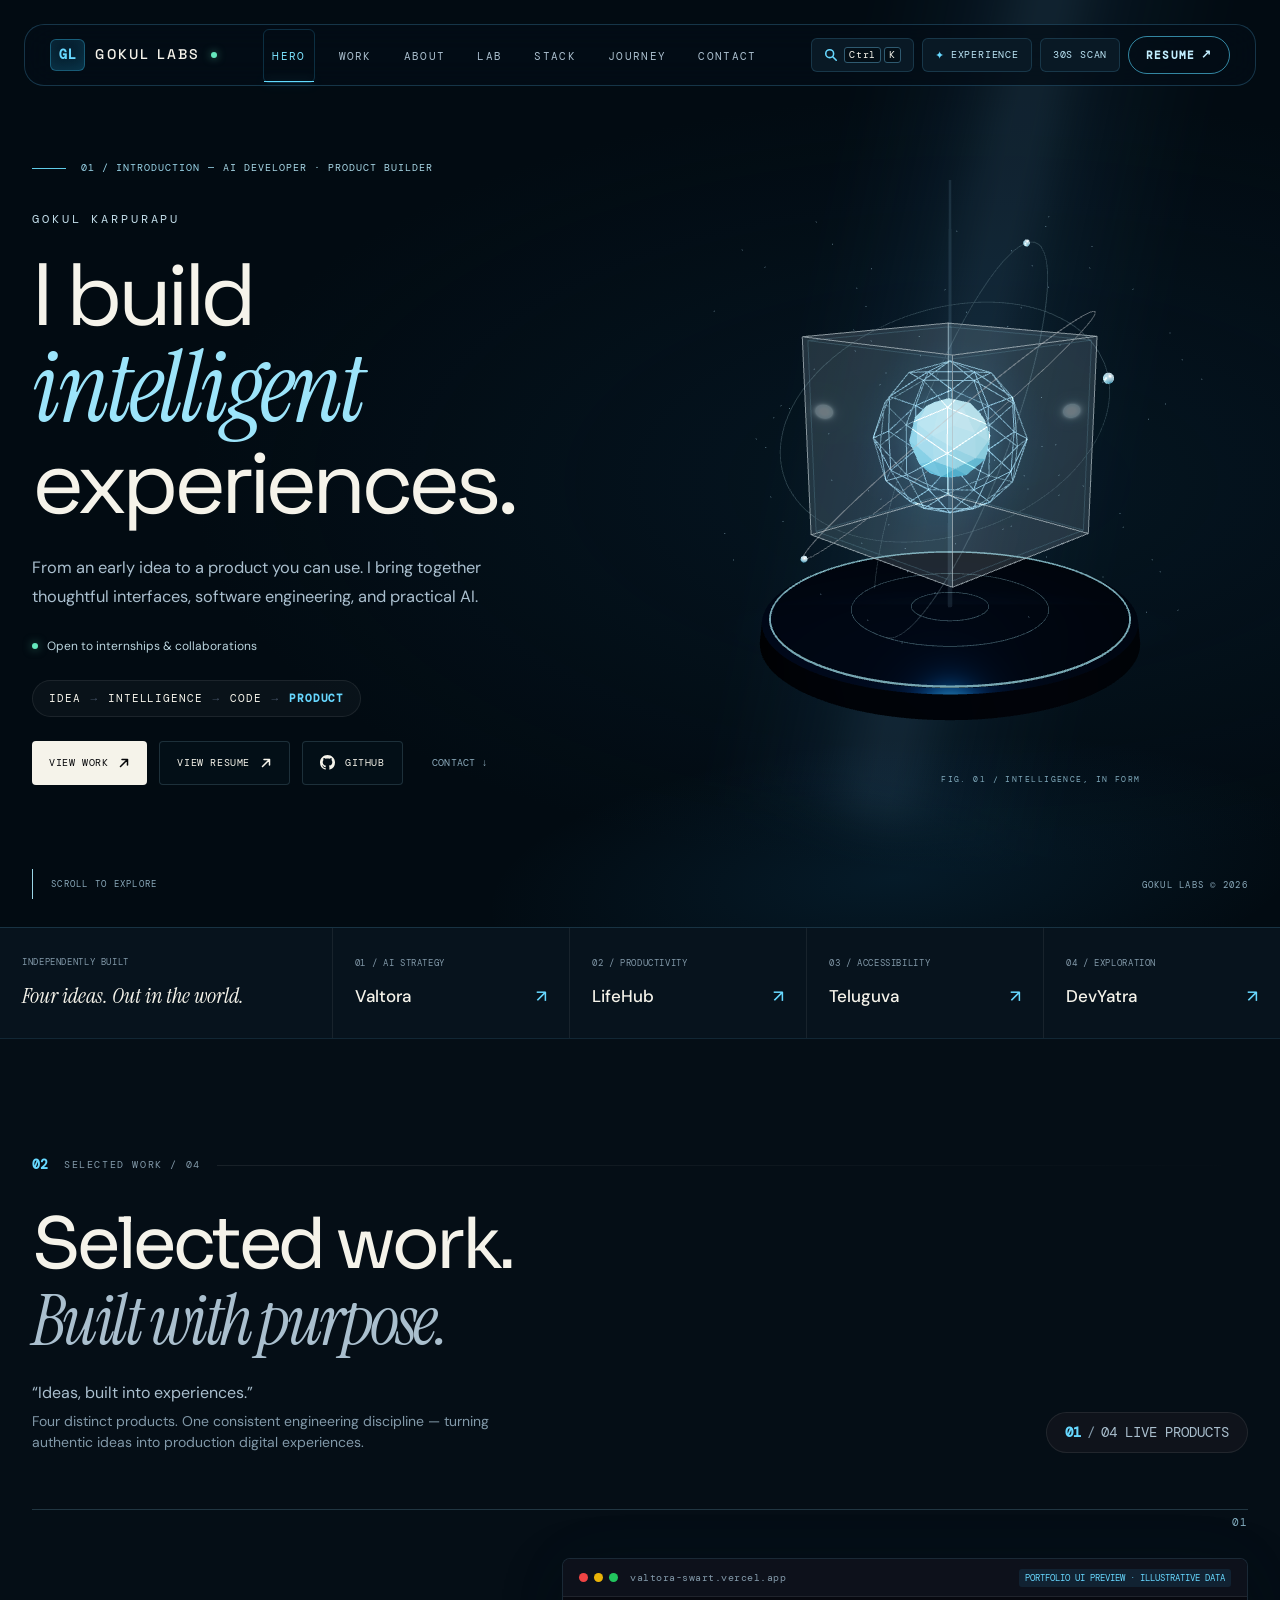
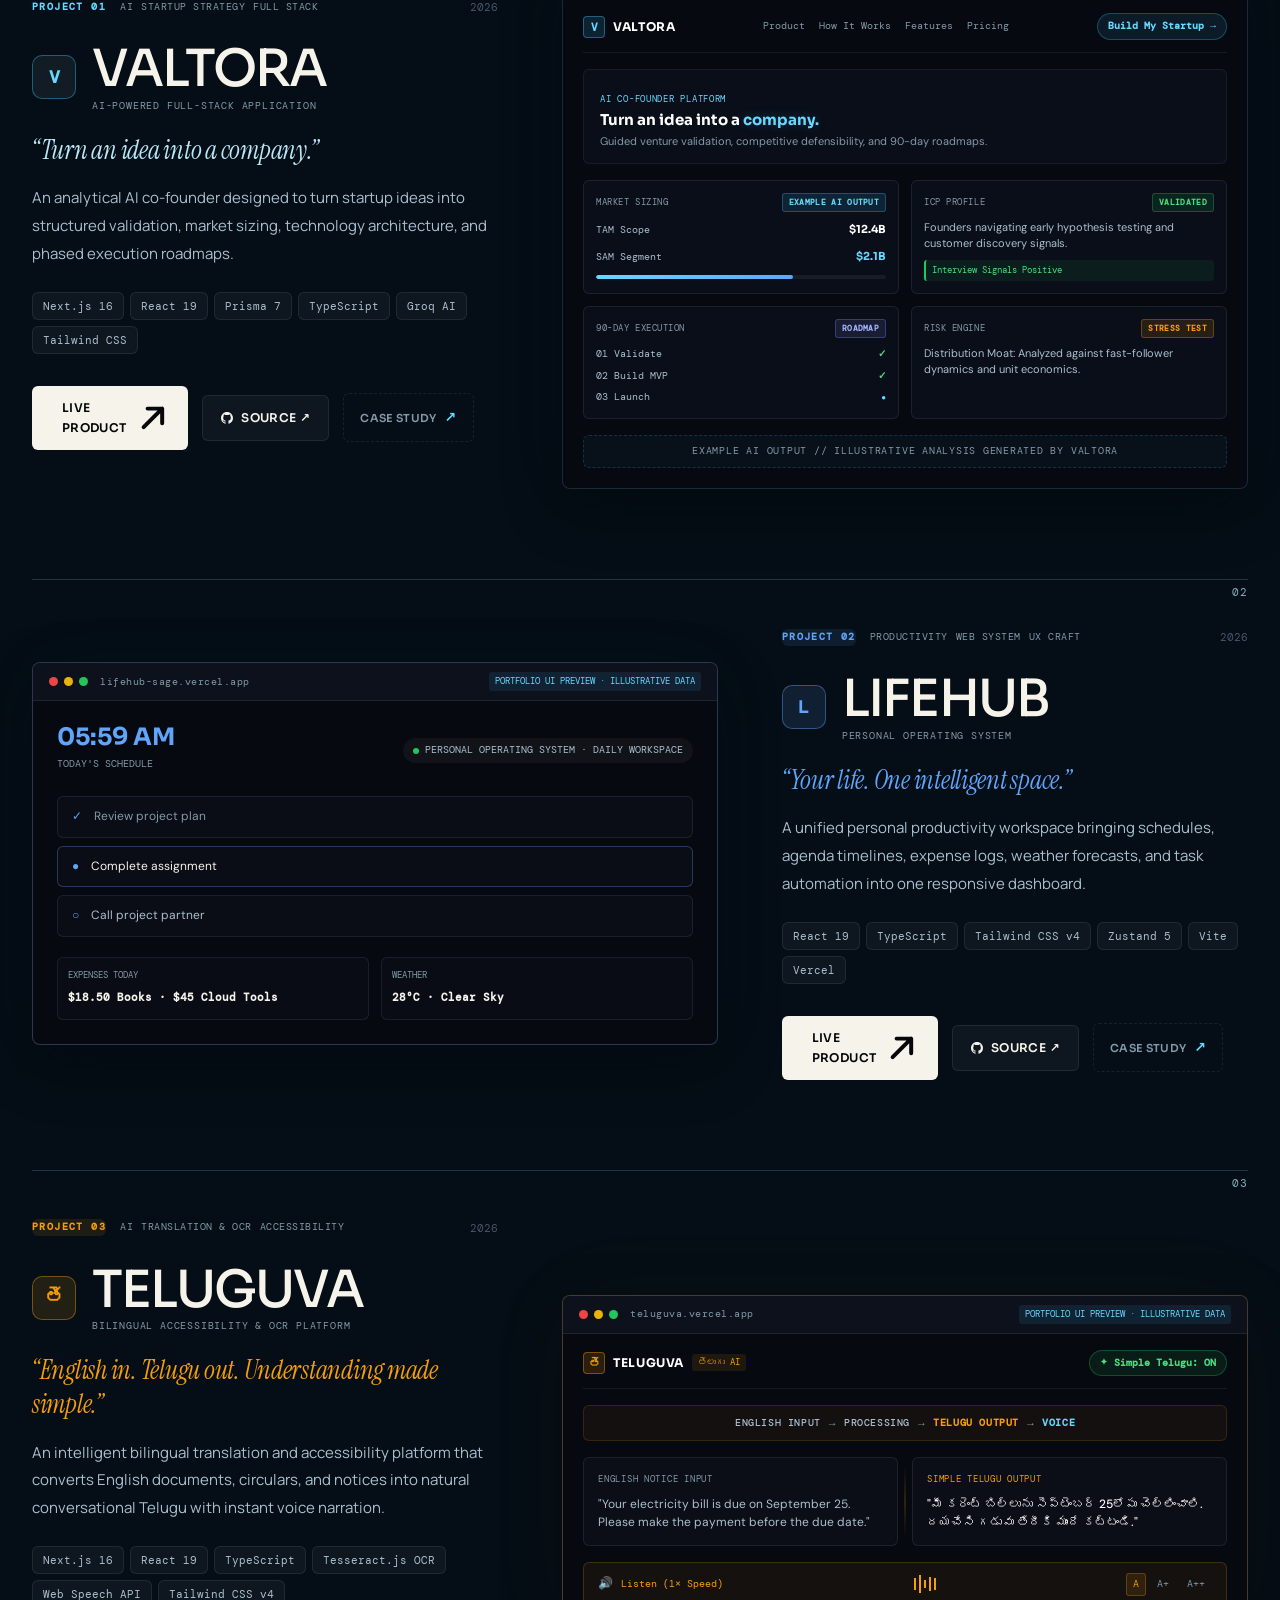
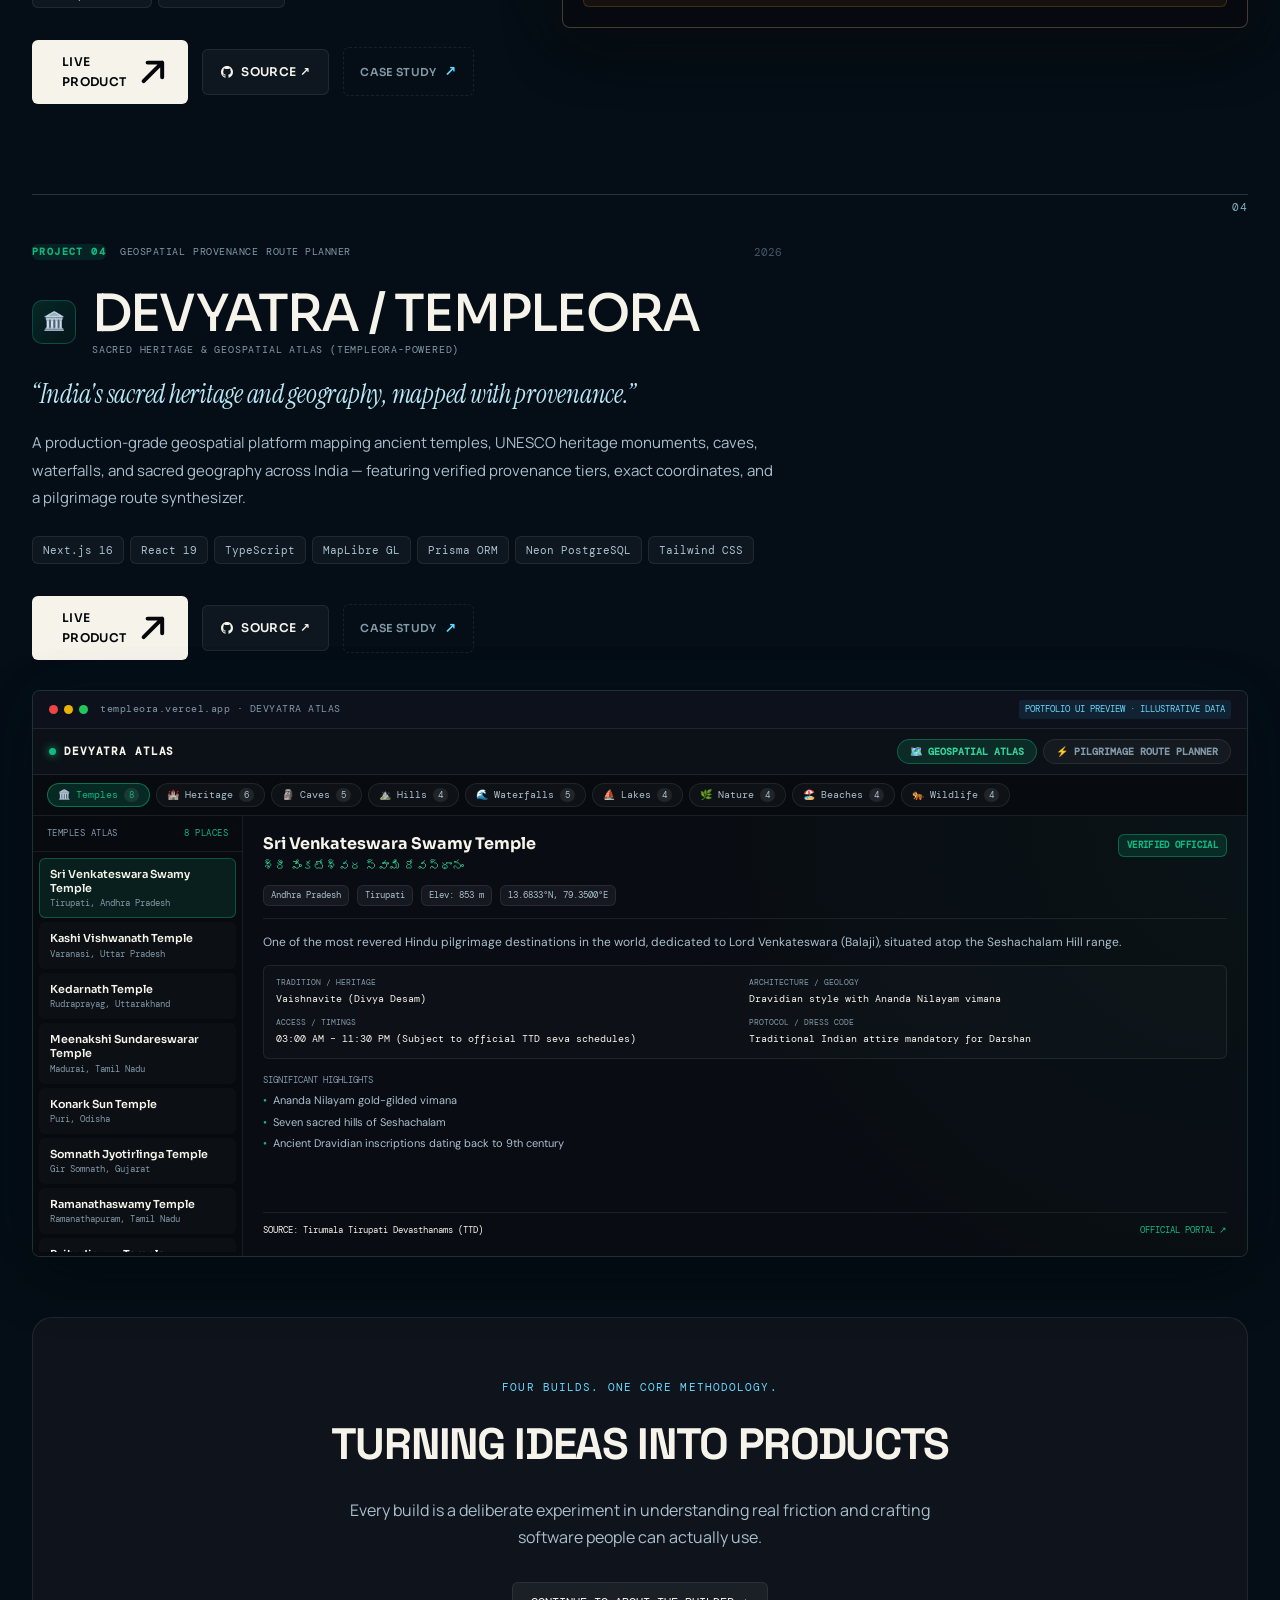
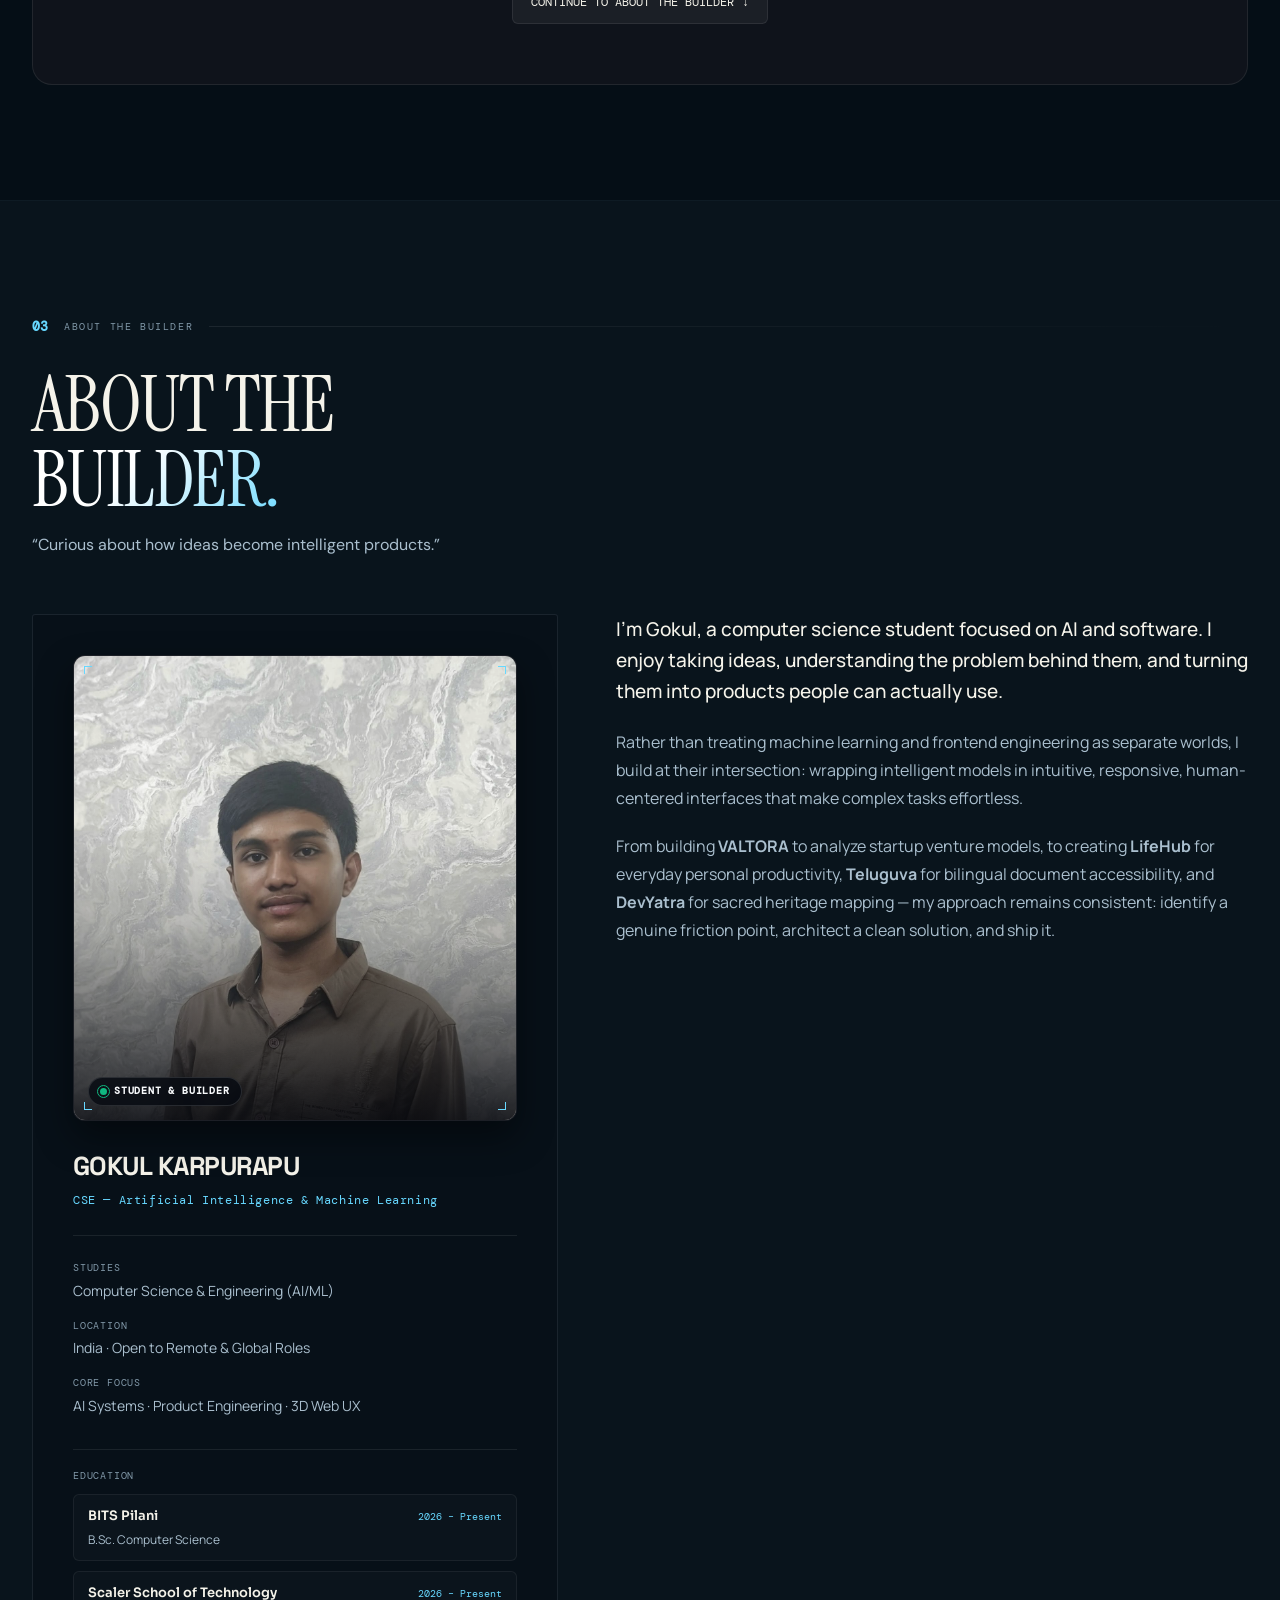
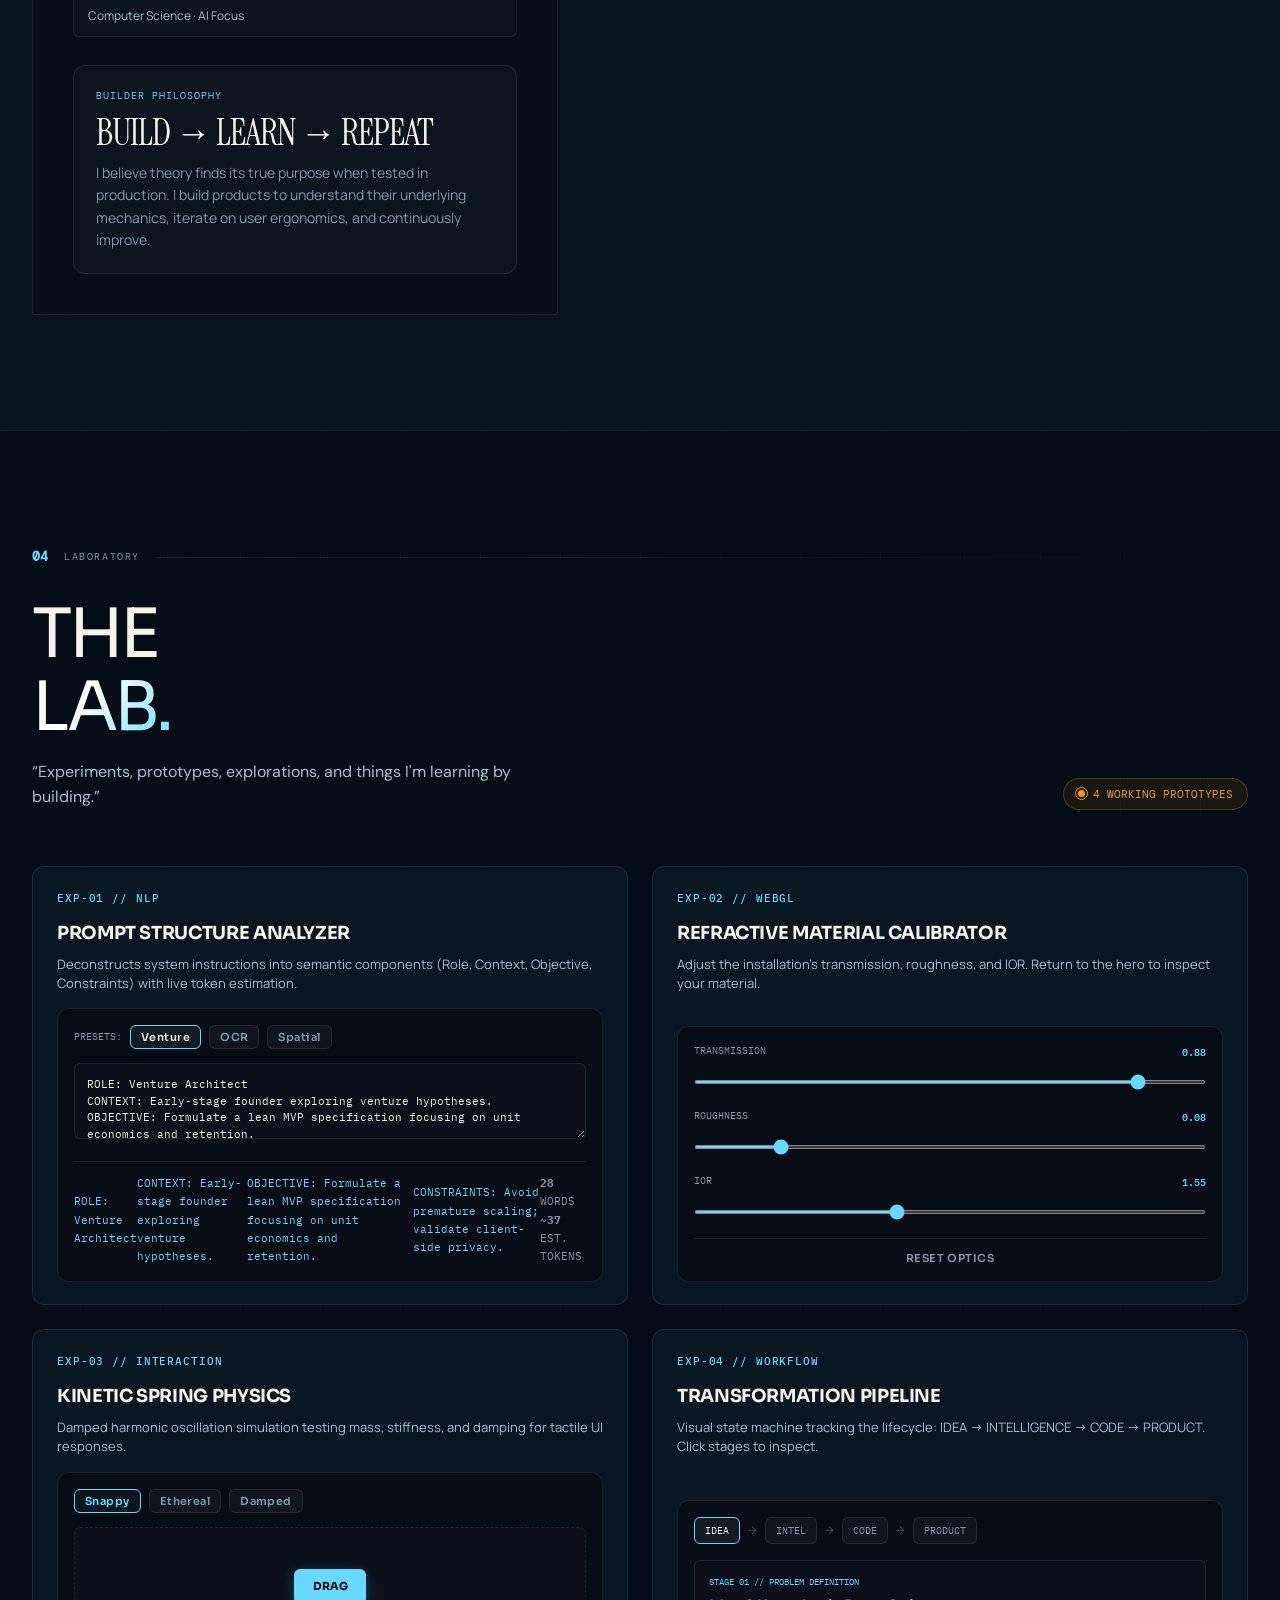
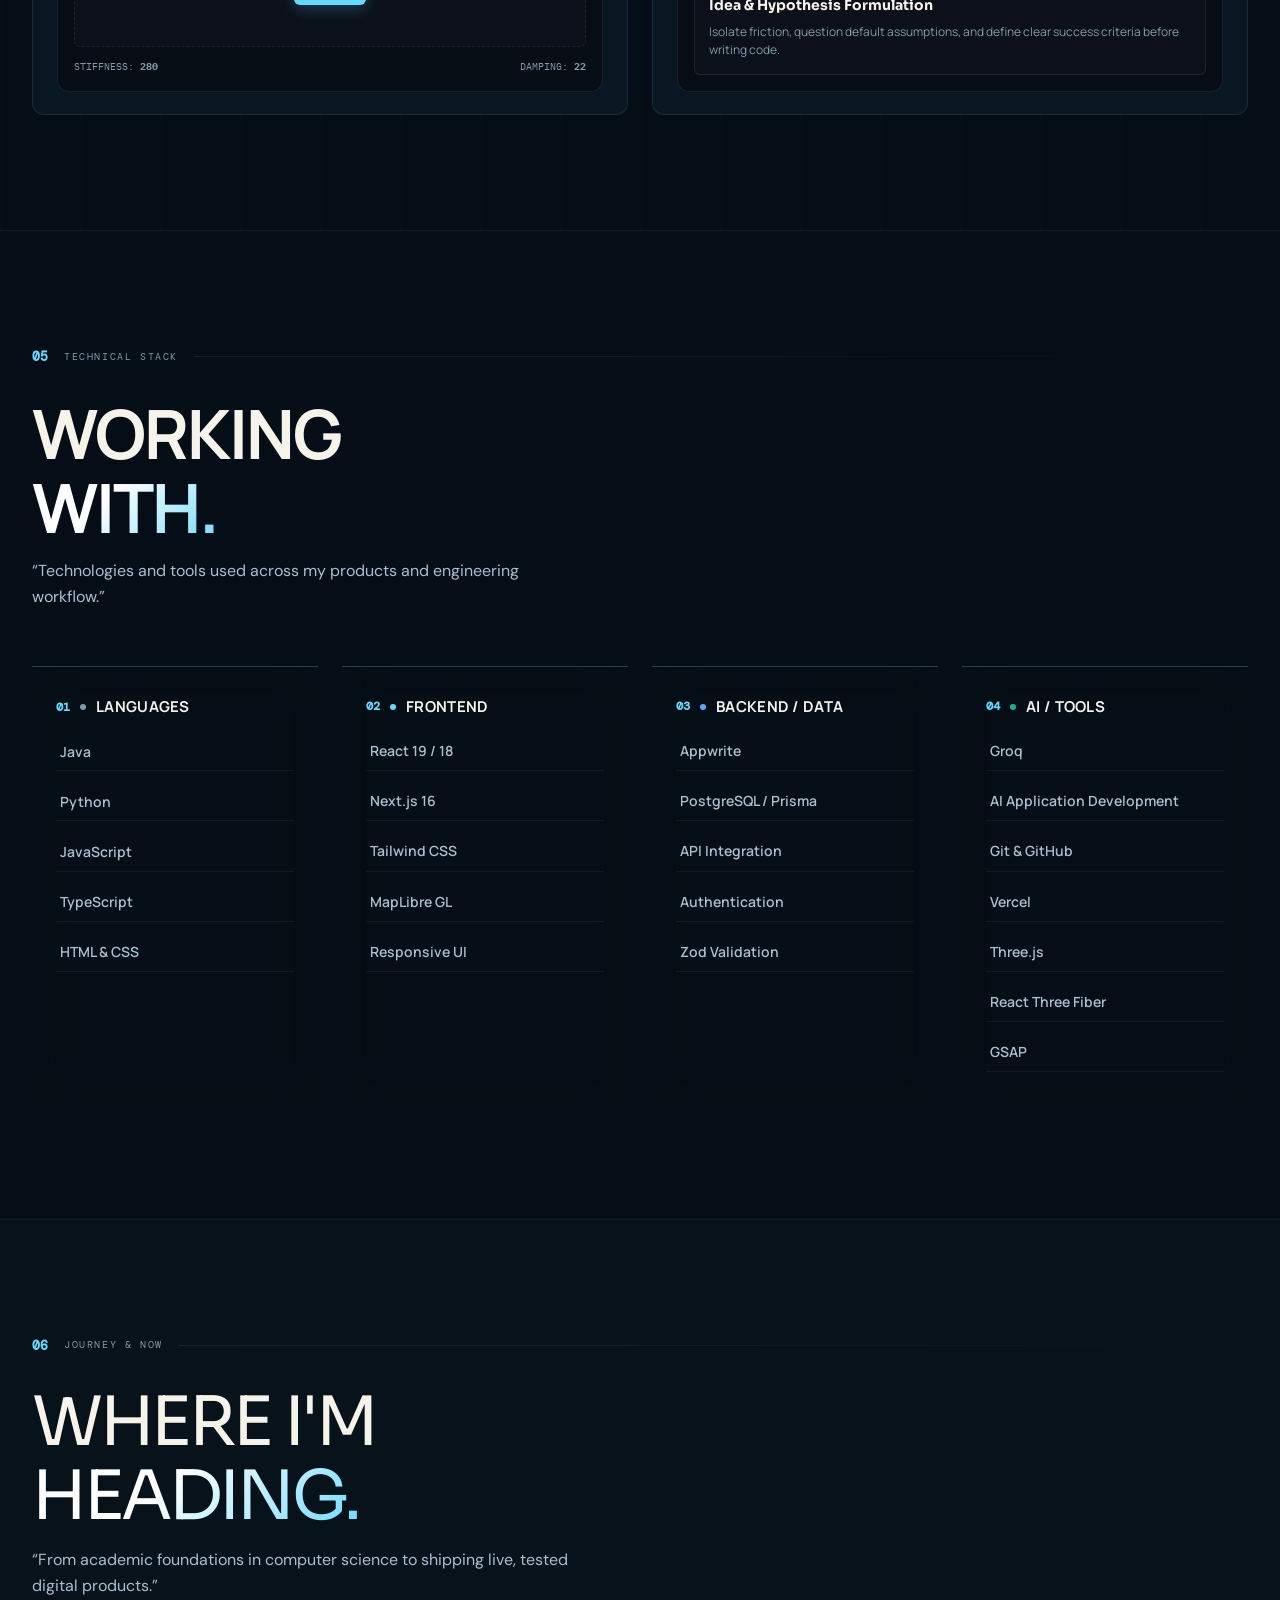
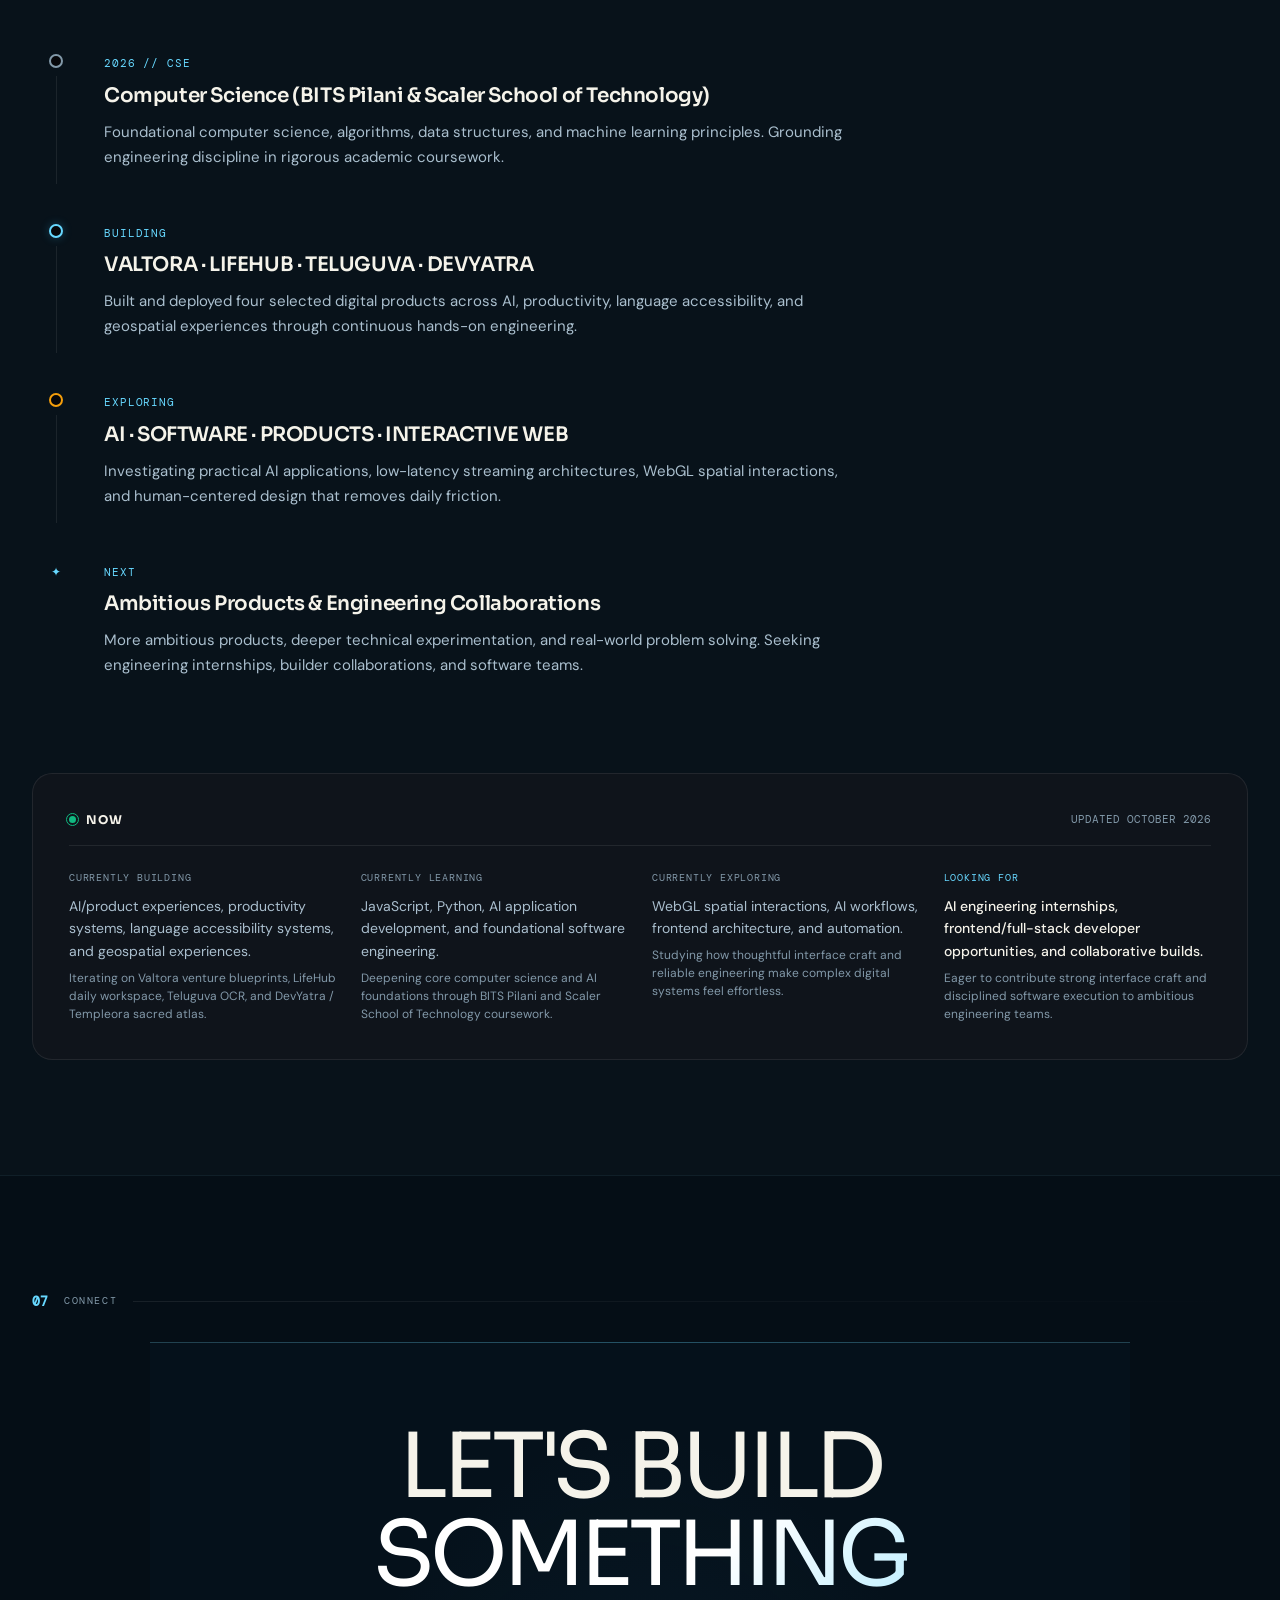
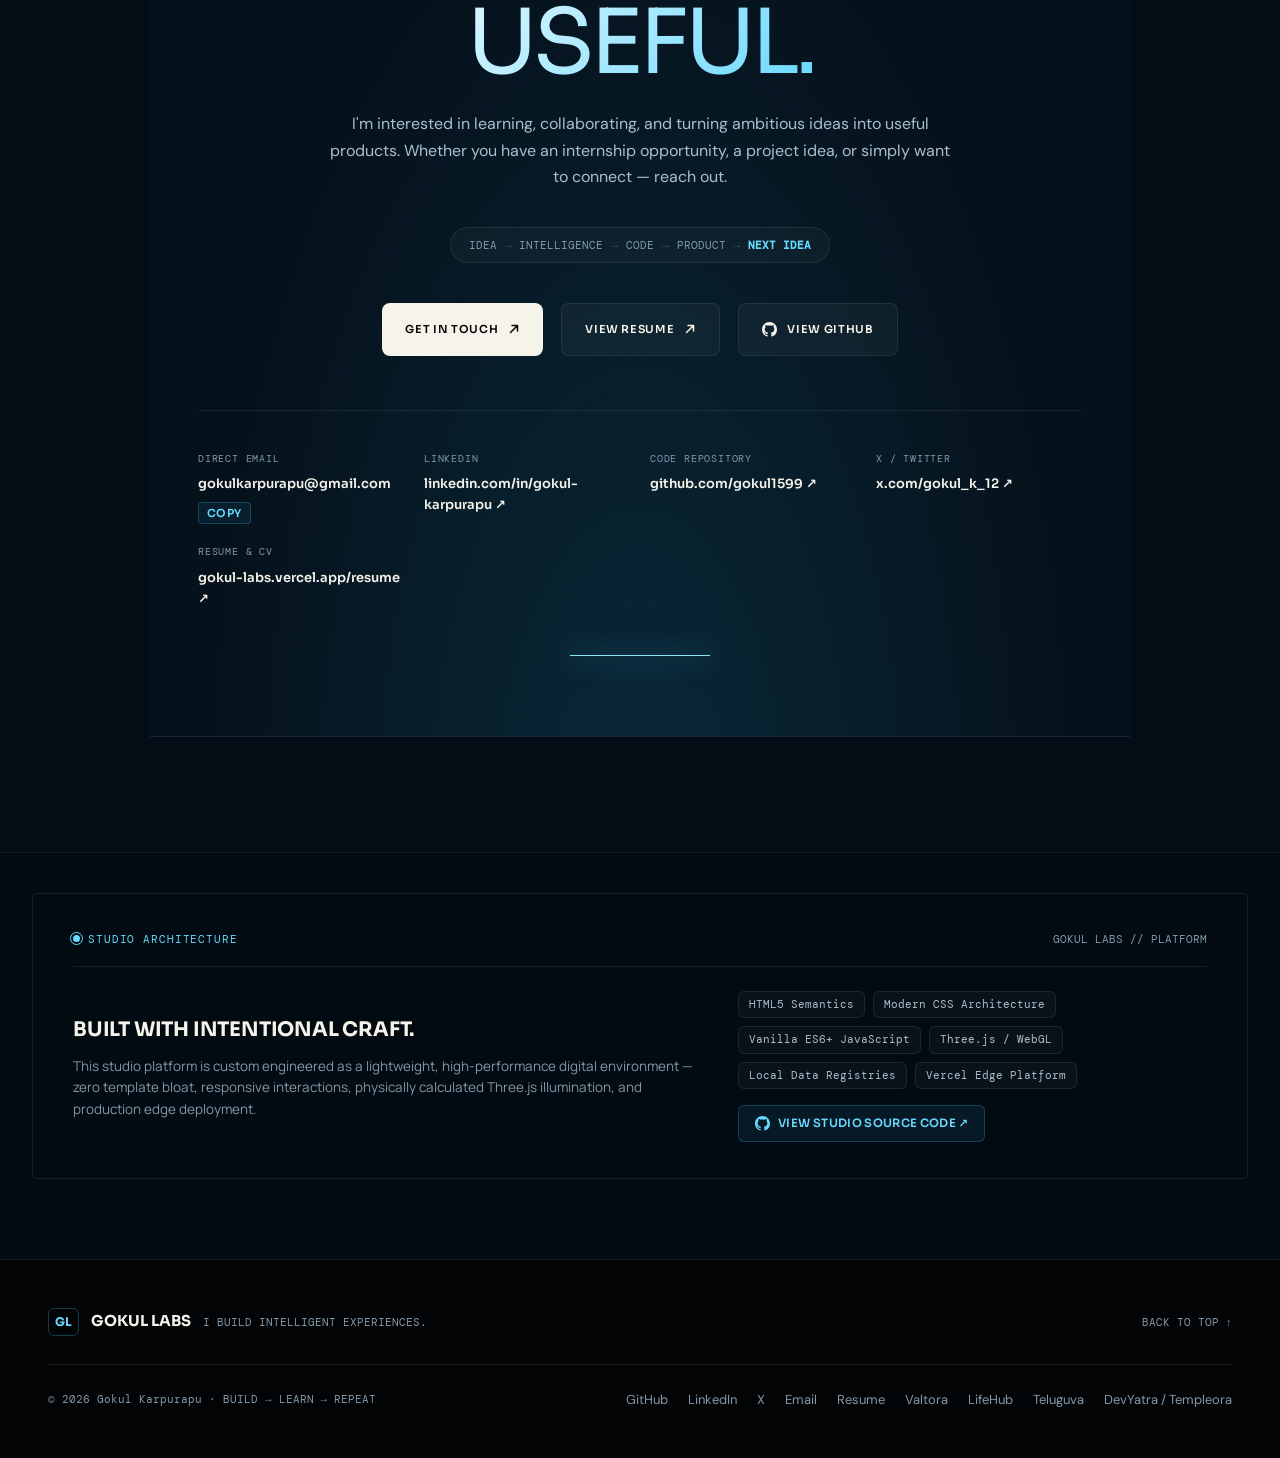
==== commit f326ccc3: "Refine typography matrix, responsive header utilities, and WAI-ARIA controls" ====
--- a/index.html
+++ b/index.html
@@ -34,7 +34,7 @@
   <!-- Editorial Typography Matrix: Space Grotesk, Sora, Instrument Serif, IBM Plex Mono, Manrope, DM Sans, DM Mono -->
   <link rel="preconnect" href="https://fonts.googleapis.com">
   <link rel="preconnect" href="https://fonts.gstatic.com" crossorigin>
-  <link href="https://fonts.googleapis.com/css2?family=DM+Mono:wght@400;500&family=Instrument+Serif:ital@0;1&family=Space+Grotesk:wght@400;500;600;700&display=swap" rel="stylesheet">
+  <link href="https://fonts.googleapis.com/css2?family=DM+Mono:wght@400;500&family=DM+Sans:ital,opsz,wght@0,9..40,400..700;1,9..40,400&family=IBM+Plex+Mono:wght@400;500;600&family=Instrument+Serif:ital@0;1&family=Manrope:wght@400;500;600;700&family=Sora:wght@400;500;600;700&family=Space+Grotesk:wght@400;500;600;700&display=swap" rel="stylesheet">
   
   <!-- Core Stylesheet -->
   <link rel="stylesheet" href="style.css">
@@ -274,7 +274,7 @@
 
         <!-- Hero Right Column: Spatial Zone for 3D Living Digital Artifact -->
         <div class="hero-artifact-hud" id="hero-artifact-hud" role="img" aria-label="A floating crystalline cube with a luminous AI core and orbital rings above a lit pedestal">
-          <img class="crystal-fallback" src="assets/crystal-fallback.svg" alt="" width="640" height="660" aria-hidden="true">
+          <img class="crystal-fallback webgl-fallback-emblem" id="crystal-fallback" src="assets/crystal-fallback.svg" alt="3D Crystal Emblem Fallback" width="640" height="660" aria-hidden="true">
           <canvas id="webgl-canvas" aria-hidden="true"></canvas>
           <span class="artifact-caption" aria-hidden="true"><span>FIG. 01 / INTELLIGENCE, IN FORM</span><span>Ideas, taking shape.</span></span>
         </div>
@@ -859,48 +859,48 @@
                     <!-- VIEW 1: GEOSPATIAL EXPLORER -->
                     <div class="dy-view-container active" id="dy-view-explorer" role="tabpanel" aria-labelledby="dy-tab-explorer-btn">
                       <!-- Category Filter Strip -->
-                      <div class="dy-categories-strip" role="tablist" aria-label="Geographic Categories">
-                        <button class="dy-cat-chip active" data-category="SACRED" type="button" role="tab" aria-selected="true" aria-controls="dy-places-list" aria-label="Filter by Sacred Temples (8 places)">
+                      <div class="dy-categories-strip" role="group" aria-label="Geographic Categories">
+                        <button class="dy-cat-chip active" data-category="SACRED" type="button" aria-pressed="true" aria-controls="dy-places-list" aria-label="Filter by Sacred Temples (8 places)">
                           <span class="cat-icon">🏛️</span>
                           <span class="cat-name">Temples</span>
                           <span class="cat-count">8</span>
                         </button>
-                        <button class="dy-cat-chip" data-category="HERITAGE" type="button" role="tab" aria-selected="false" aria-controls="dy-places-list" aria-label="Filter by Heritage monuments (6 places)">
+                        <button class="dy-cat-chip" data-category="HERITAGE" type="button" aria-pressed="false" aria-controls="dy-places-list" aria-label="Filter by Heritage monuments (6 places)">
                           <span class="cat-icon">🏰</span>
                           <span class="cat-name">Heritage</span>
                           <span class="cat-count">6</span>
                         </button>
-                        <button class="dy-cat-chip" data-category="CAVES" type="button" role="tab" aria-selected="false" aria-controls="dy-places-list" aria-label="Filter by Caves (5 places)">
+                        <button class="dy-cat-chip" data-category="CAVES" type="button" aria-pressed="false" aria-controls="dy-places-list" aria-label="Filter by Caves (5 places)">
                           <span class="cat-icon">🗿</span>
                           <span class="cat-name">Caves</span>
                           <span class="cat-count">5</span>
                         </button>
-                        <button class="dy-cat-chip" data-category="HILLS" type="button" role="tab" aria-selected="false" aria-controls="dy-places-list" aria-label="Filter by Sacred Hills (4 places)">
+                        <button class="dy-cat-chip" data-category="HILLS" type="button" aria-pressed="false" aria-controls="dy-places-list" aria-label="Filter by Sacred Hills (4 places)">
                           <span class="cat-icon">⛰️</span>
                           <span class="cat-name">Hills</span>
                           <span class="cat-count">4</span>
                         </button>
-                        <button class="dy-cat-chip" data-category="WATERFALLS" type="button" role="tab" aria-selected="false" aria-controls="dy-places-list" aria-label="Filter by Sacred Waterfalls (5 places)">
+                        <button class="dy-cat-chip" data-category="WATERFALLS" type="button" aria-pressed="false" aria-controls="dy-places-list" aria-label="Filter by Sacred Waterfalls (5 places)">
                           <span class="cat-icon">🌊</span>
                           <span class="cat-name">Waterfalls</span>
                           <span class="cat-count">5</span>
                         </button>
-                        <button class="dy-cat-chip" data-category="LAKES" type="button" role="tab" aria-selected="false" aria-controls="dy-places-list" aria-label="Filter by Glacial and Sacred Lakes (4 places)">
+                        <button class="dy-cat-chip" data-category="LAKES" type="button" aria-pressed="false" aria-controls="dy-places-list" aria-label="Filter by Glacial and Sacred Lakes (4 places)">
                           <span class="cat-icon">⛵</span>
                           <span class="cat-name">Lakes</span>
                           <span class="cat-count">4</span>
                         </button>
-                        <button class="dy-cat-chip" data-category="NATURE" type="button" role="tab" aria-selected="false" aria-controls="dy-places-list" aria-label="Filter by Sacred Nature sites (4 places)">
+                        <button class="dy-cat-chip" data-category="NATURE" type="button" aria-pressed="false" aria-controls="dy-places-list" aria-label="Filter by Sacred Nature sites (4 places)">
                           <span class="cat-icon">🌿</span>
                           <span class="cat-name">Nature</span>
                           <span class="cat-count">4</span>
                         </button>
-                        <button class="dy-cat-chip" data-category="BEACHES" type="button" role="tab" aria-selected="false" aria-controls="dy-places-list" aria-label="Filter by Coastal and Beach shrines (4 places)">
+                        <button class="dy-cat-chip" data-category="BEACHES" type="button" aria-pressed="false" aria-controls="dy-places-list" aria-label="Filter by Coastal and Beach shrines (4 places)">
                           <span class="cat-icon">🏖️</span>
                           <span class="cat-name">Beaches</span>
                           <span class="cat-count">4</span>
                         </button>
-                        <button class="dy-cat-chip" data-category="WILDLIFE" type="button" role="tab" aria-selected="false" aria-controls="dy-places-list" aria-label="Filter by Wildlife and Biosphere Sanctuaries (4 places)">
+                        <button class="dy-cat-chip" data-category="WILDLIFE" type="button" aria-pressed="false" aria-controls="dy-places-list" aria-label="Filter by Wildlife and Biosphere Sanctuaries (4 places)">
                           <span class="cat-icon">🐅</span>
                           <span class="cat-name">Wildlife</span>
                           <span class="cat-count">4</span>
--- a/premium.css
+++ b/premium.css
@@ -8,10 +8,6 @@
   --accent-cyan: #a4c9d7;
   --accent-cyan-light: #c7e2ea;
   --accent-cyan-subtle: rgba(164, 201, 215, .08);
-  --font-work: var(--font-hero);
-  --font-stack: var(--font-hero);
-  --font-journey: var(--font-hero);
-  --font-lab: var(--font-meta);
   --surface-panel: rgba(16, 21, 28, .94);
 }
 body { font-weight: 400; }
@@ -39,9 +35,9 @@
 .hero-subtext { font-size: 16px; max-width: 440px; line-height: 1.8; margin-bottom: 22px; }
 .studio-availability { display: flex; align-items: center; gap: 9px; font-size: 12px; color: #b9c5bf; margin: 0 0 28px; }
 .studio-availability > span { width: 6px; height: 6px; border-radius: 50%; background: #a9c9b5; box-shadow: 0 0 0 4px #a9c9b510; }
-.hero-doctrine-strip { display: none; }
+.hero-doctrine-strip { display: inline-flex; margin-bottom: 24px; }
 .hero-cta-group { gap: 12px; flex-wrap: wrap; }
-.hero-cta-group .btn-secondary:nth-of-type(3), .hero-cta-group .btn-tertiary { display: none; }
+.hero-cta-group .btn-secondary, .hero-cta-group .btn-tertiary { display: inline-flex; }
 .btn-primary, .btn-secondary { border-radius: 8px; padding: 16px 23px; font-size: 11px; letter-spacing: .06em; }
 .btn-primary { background: var(--text-primary); box-shadow: none; }
 .btn-primary:hover { background: #c7e2ea; box-shadow: 0 8px 30px #a4c9d715; }
--- a/cinematic.css
+++ b/cinematic.css
@@ -6,8 +6,41 @@
 .header-inner { max-width:none; padding:0 25px; }
 .brand-title { letter-spacing:.16em; font-size:14px; font-weight:500; }
 .brand-monogram { background:linear-gradient(150deg,#071d2c,#06283a); border-color:#3dcfff55; box-shadow:inset 0 -3px 12px #36c5ff18; }
-.brand-status-dot,.available-badge { display:none; }
-.header-actions .mode-toggle-btn,.header-actions .recruiter-quick-btn,.header-actions .cmd-trigger-btn { display:none; }
+.brand-status-dot { display:inline-block; width:6px; height:6px; border-radius:50%; background:#65e8bd; box-shadow:0 0 8px #65e8bd99; }
+.available-badge { display:none; }
+.header-actions { display:flex; align-items:center; gap:8px; }
+.header-actions .cmd-trigger-btn, .header-actions .recruiter-quick-btn, .header-actions .mode-toggle-btn {
+  display:inline-flex;
+  align-items:center;
+  gap:6px;
+  font:10px var(--font-meta);
+  letter-spacing:.08em;
+  padding:7px 12px;
+  min-height:34px;
+  border-radius:6px;
+  background:#091925;
+  border:1px solid #36729155;
+  color:#bce5f6;
+  cursor:pointer;
+  transition:all .2s ease;
+}
+.header-actions .cmd-trigger-btn:hover, .header-actions .recruiter-quick-btn:hover, .header-actions .mode-toggle-btn:hover {
+  background:#112d42;
+  border-color:#56c8f5aa;
+  color:#fff;
+  box-shadow:0 0 14px rgba(86, 200, 245, 0.2);
+}
+.cmd-kbd-badge { display:inline-flex; gap:3px; font-size:9px; color:#78a7be; }
+.cmd-kbd-badge kbd { background:#040f17; border:1px solid #2f5a70; padding:1px 4px; border-radius:3px; }
+@media (max-width: 1200px) {
+  .header-actions .mode-toggle-btn { display:none; }
+}
+@media (max-width: 1020px) {
+  .header-actions .recruiter-quick-btn { display:none; }
+}
+@media (max-width: 860px) {
+  .header-actions .cmd-trigger-btn { display:none; }
+}
 .nav-list { gap:16px; }
 .nav-link { position:relative; font-family:var(--font-meta); font-weight:400; font-size:11px; letter-spacing:.12em; padding:19px 8px; border:0; background:none; }
 .nav-link.active { color:#7be4ff; background:none; box-shadow:none; }
@@ -31,6 +64,8 @@
 .hero-cta-group { gap:12px; }
 .hero-cta-group .btn-primary,.hero-cta-group .btn-secondary { font:10px var(--font-meta); padding:12px 17px; min-height:44px; border-radius:4px; }
 .hero-cta-group .btn-secondary { border-color:#9acee42b; background:#0b233133; }
+.hero-cta-group .btn-tertiary { font:10px var(--font-meta); padding:12px 17px; min-height:44px; border-radius:4px; color:#8aa9ba; display:inline-flex; align-items:center; gap:6px; }
+.hero-cta-group .btn-tertiary:hover { color:#fff; }
 .hero-artifact-hud { position:relative; display:block; min-height:0; height:600px; width:100%; align-self:center; z-index:1; pointer-events:auto; }
 .hero-artifact-hud #webgl-canvas { position:absolute; inset:0; width:100%; height:100%; opacity:0; z-index:1; pointer-events:none; transition:opacity .8s; }
 .crystal-fallback { position:absolute; inset:0; width:100%; height:100%; object-fit:contain; opacity:1; transition:opacity .8s; }
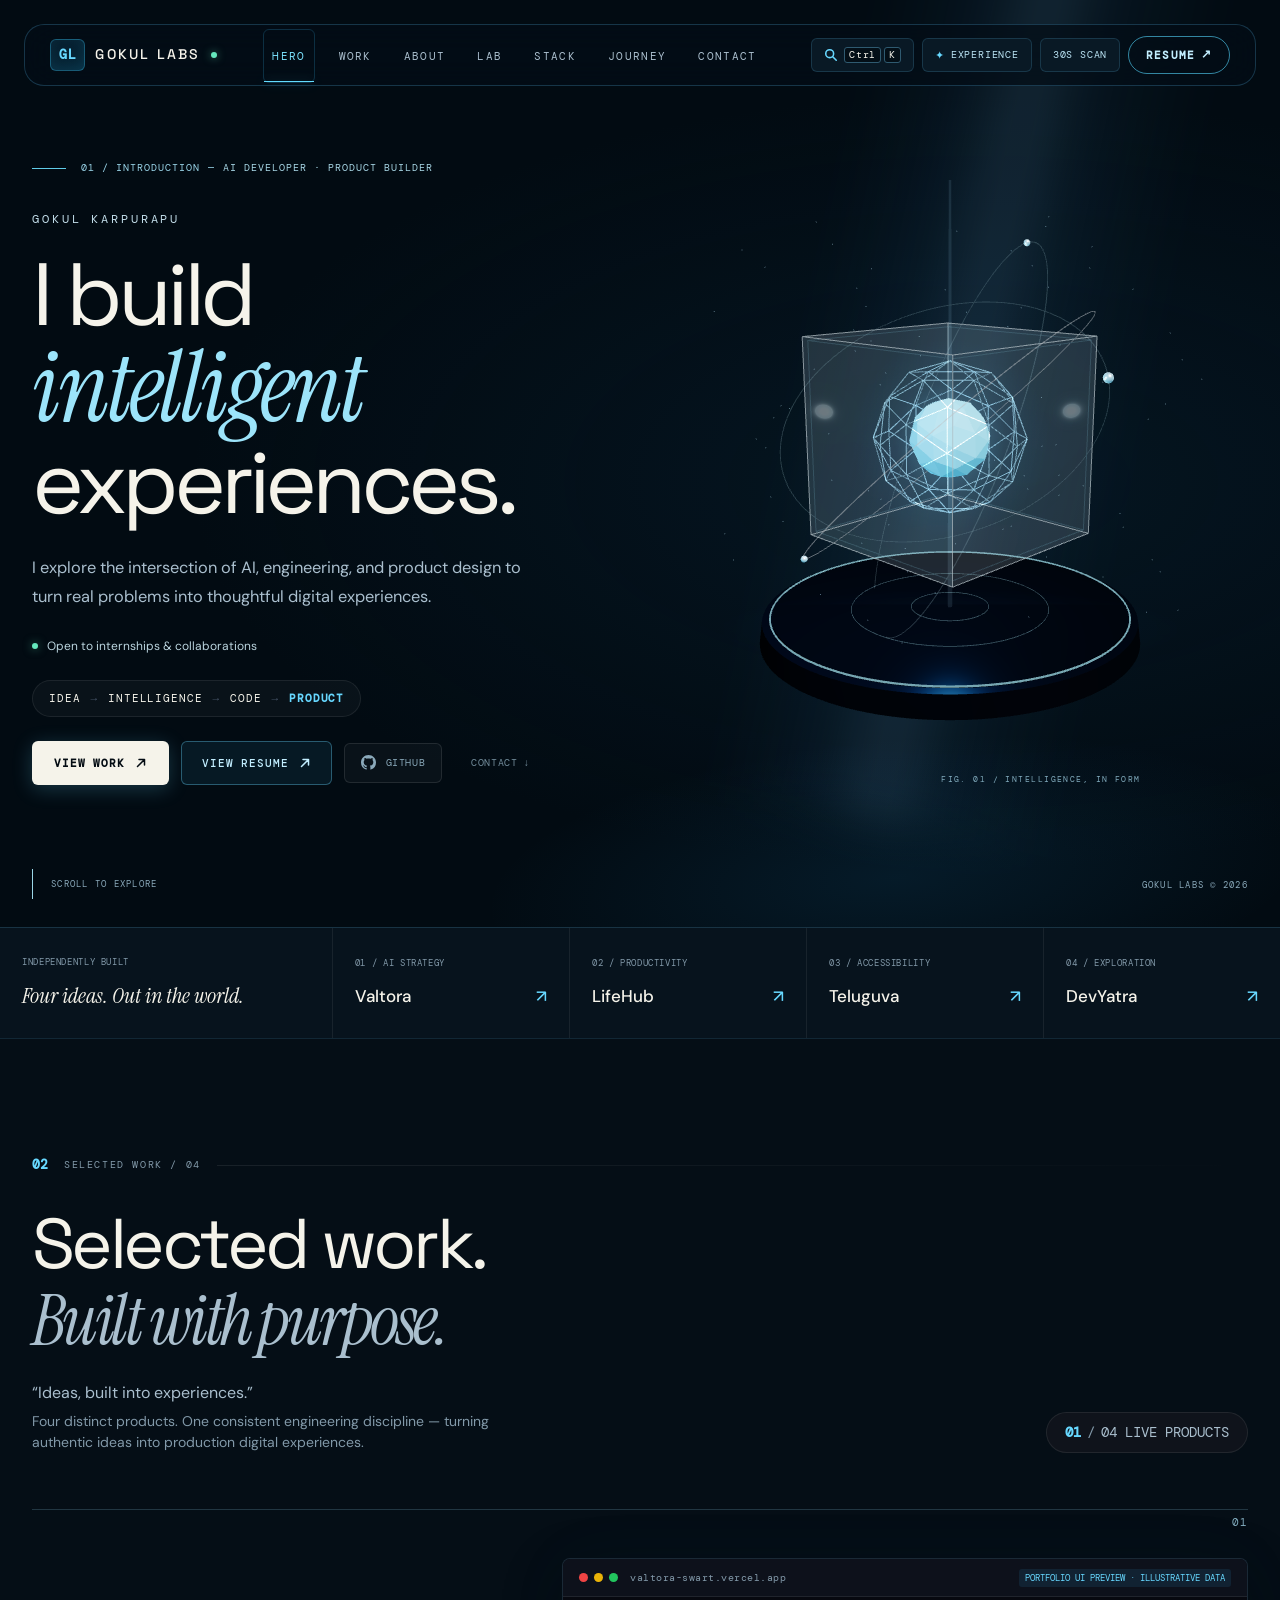
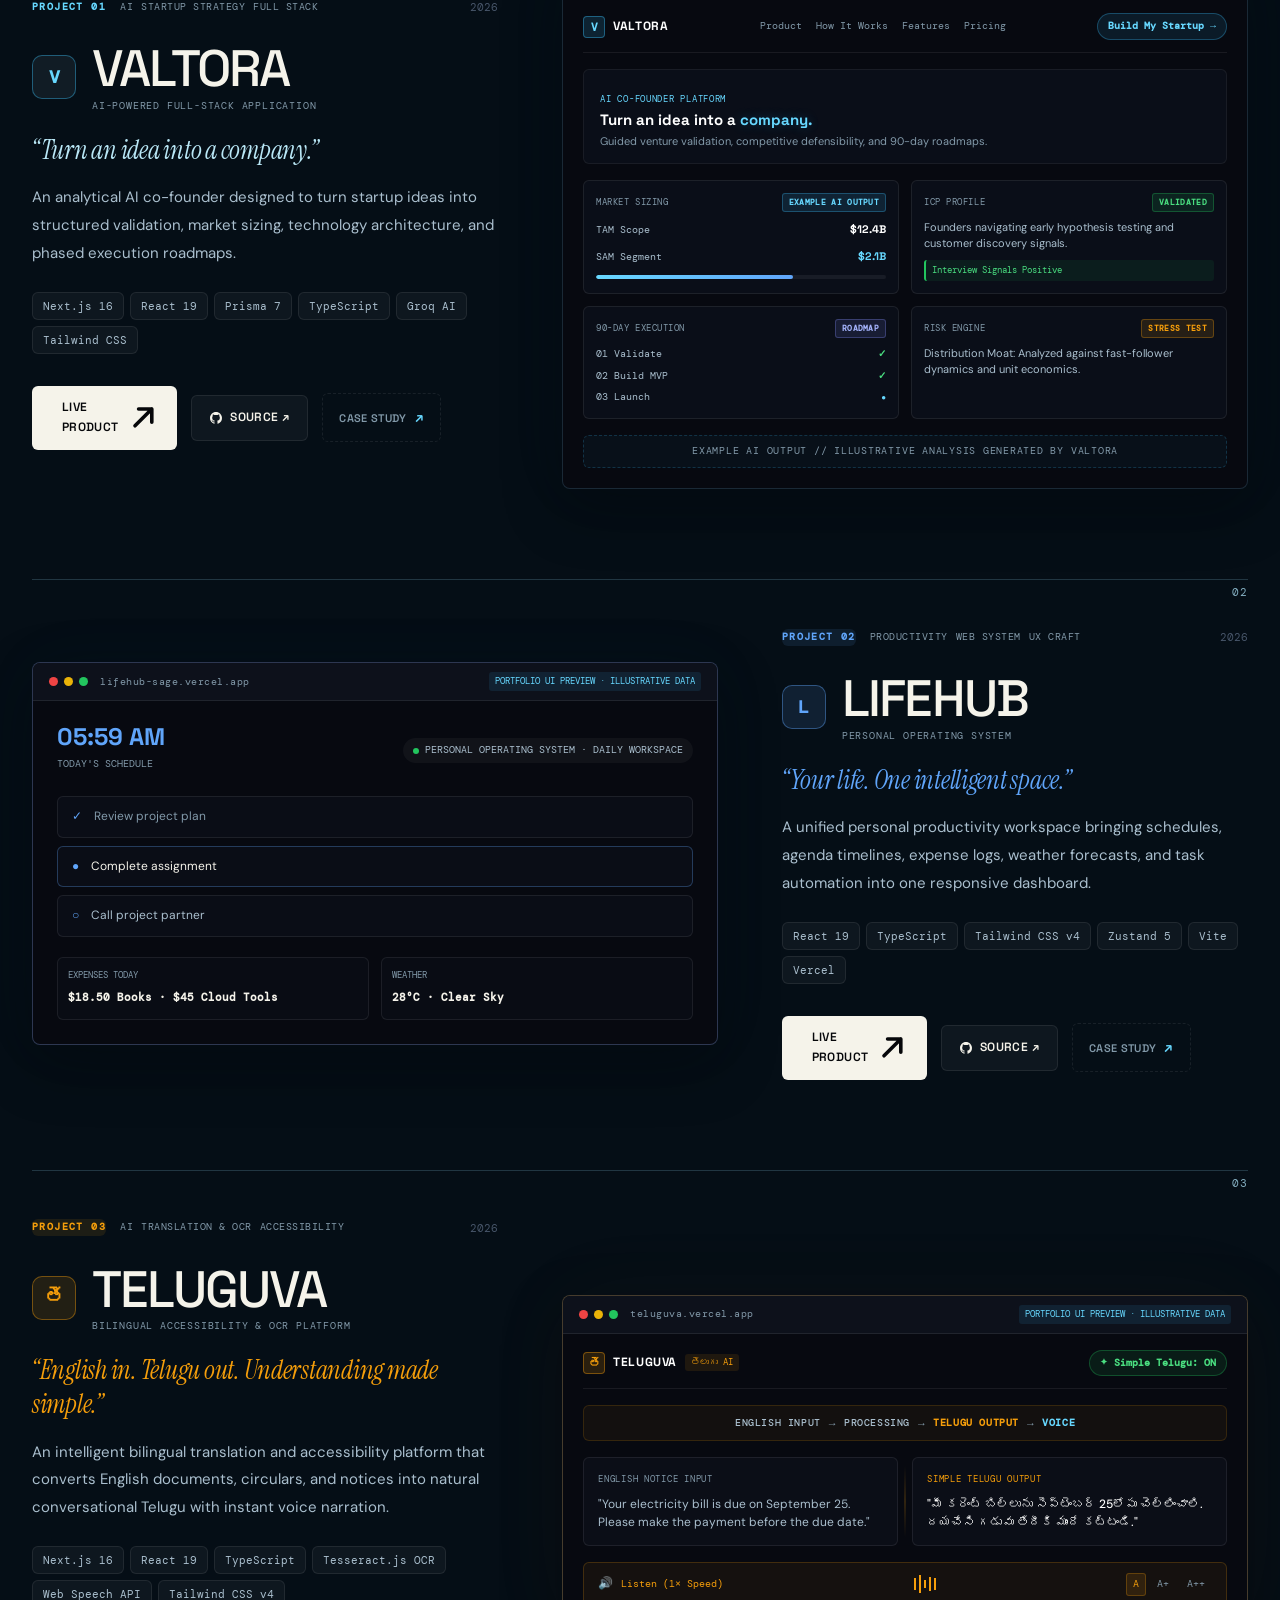
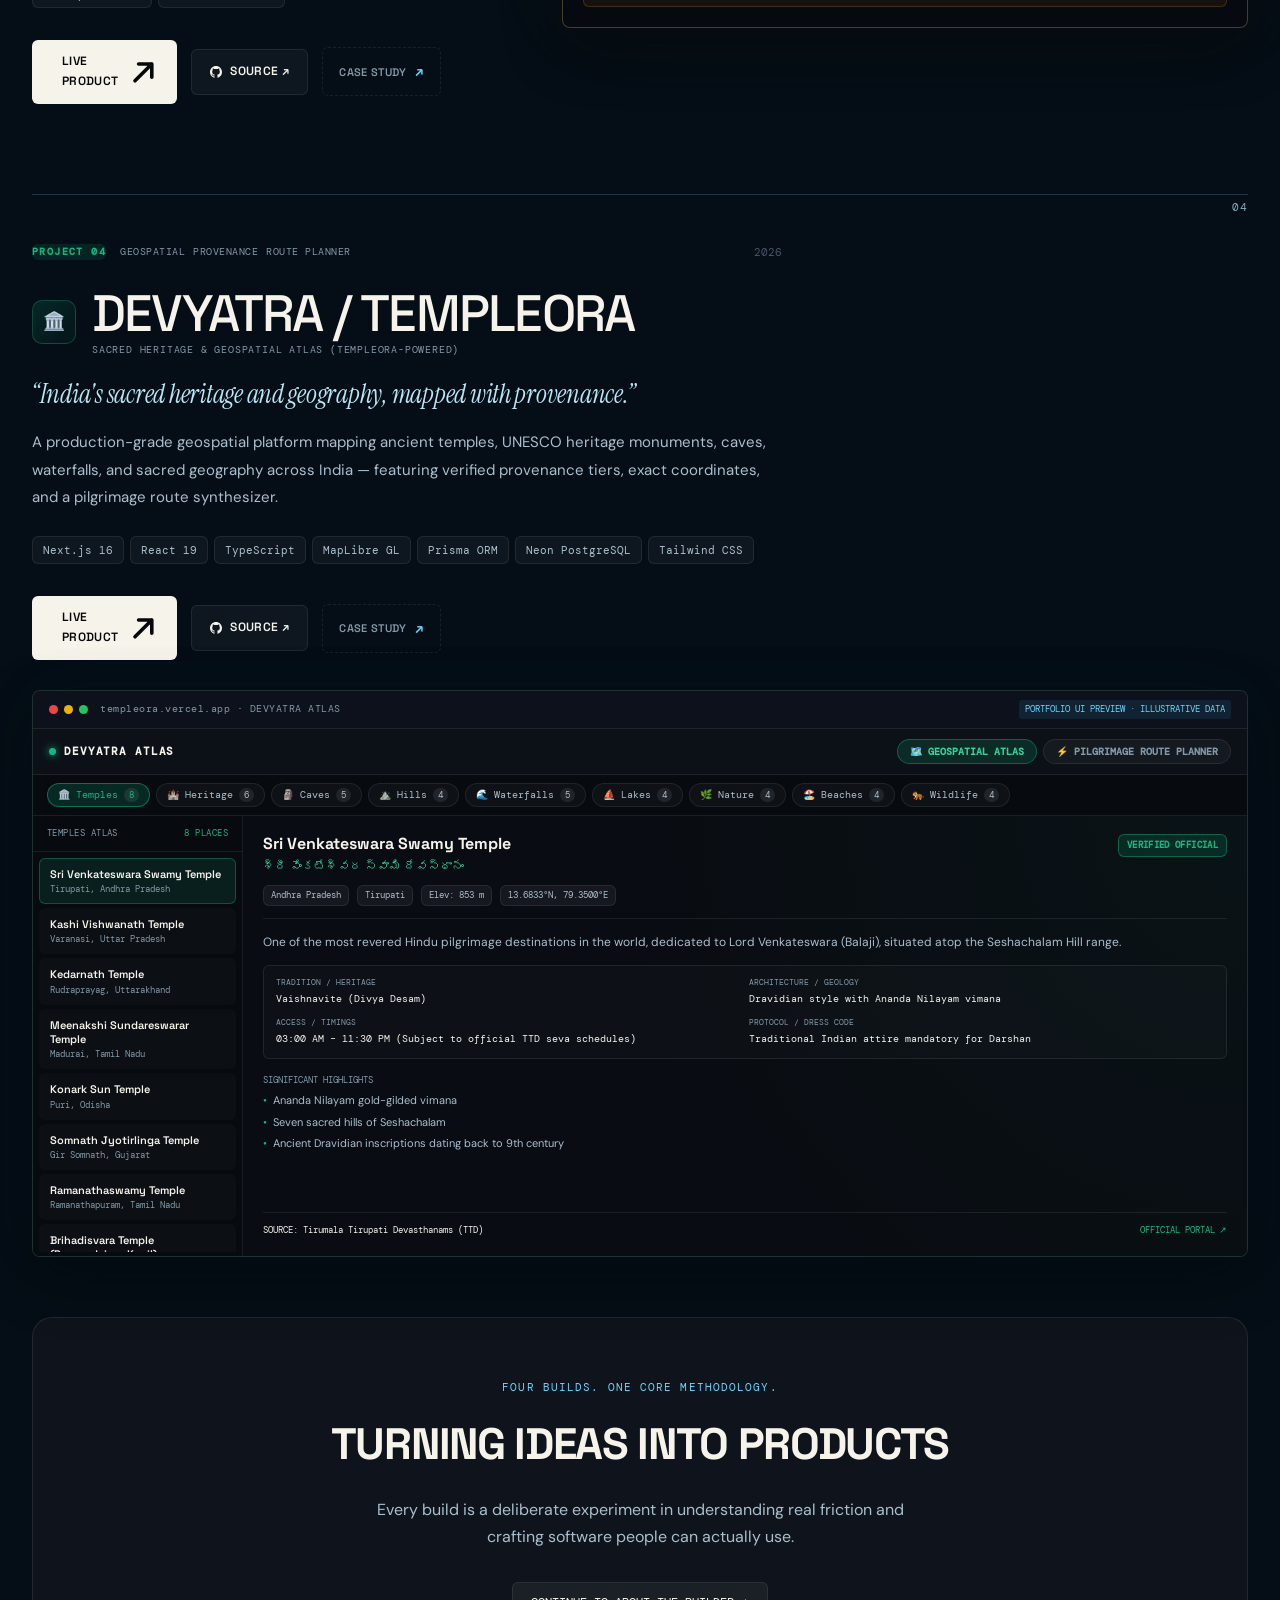
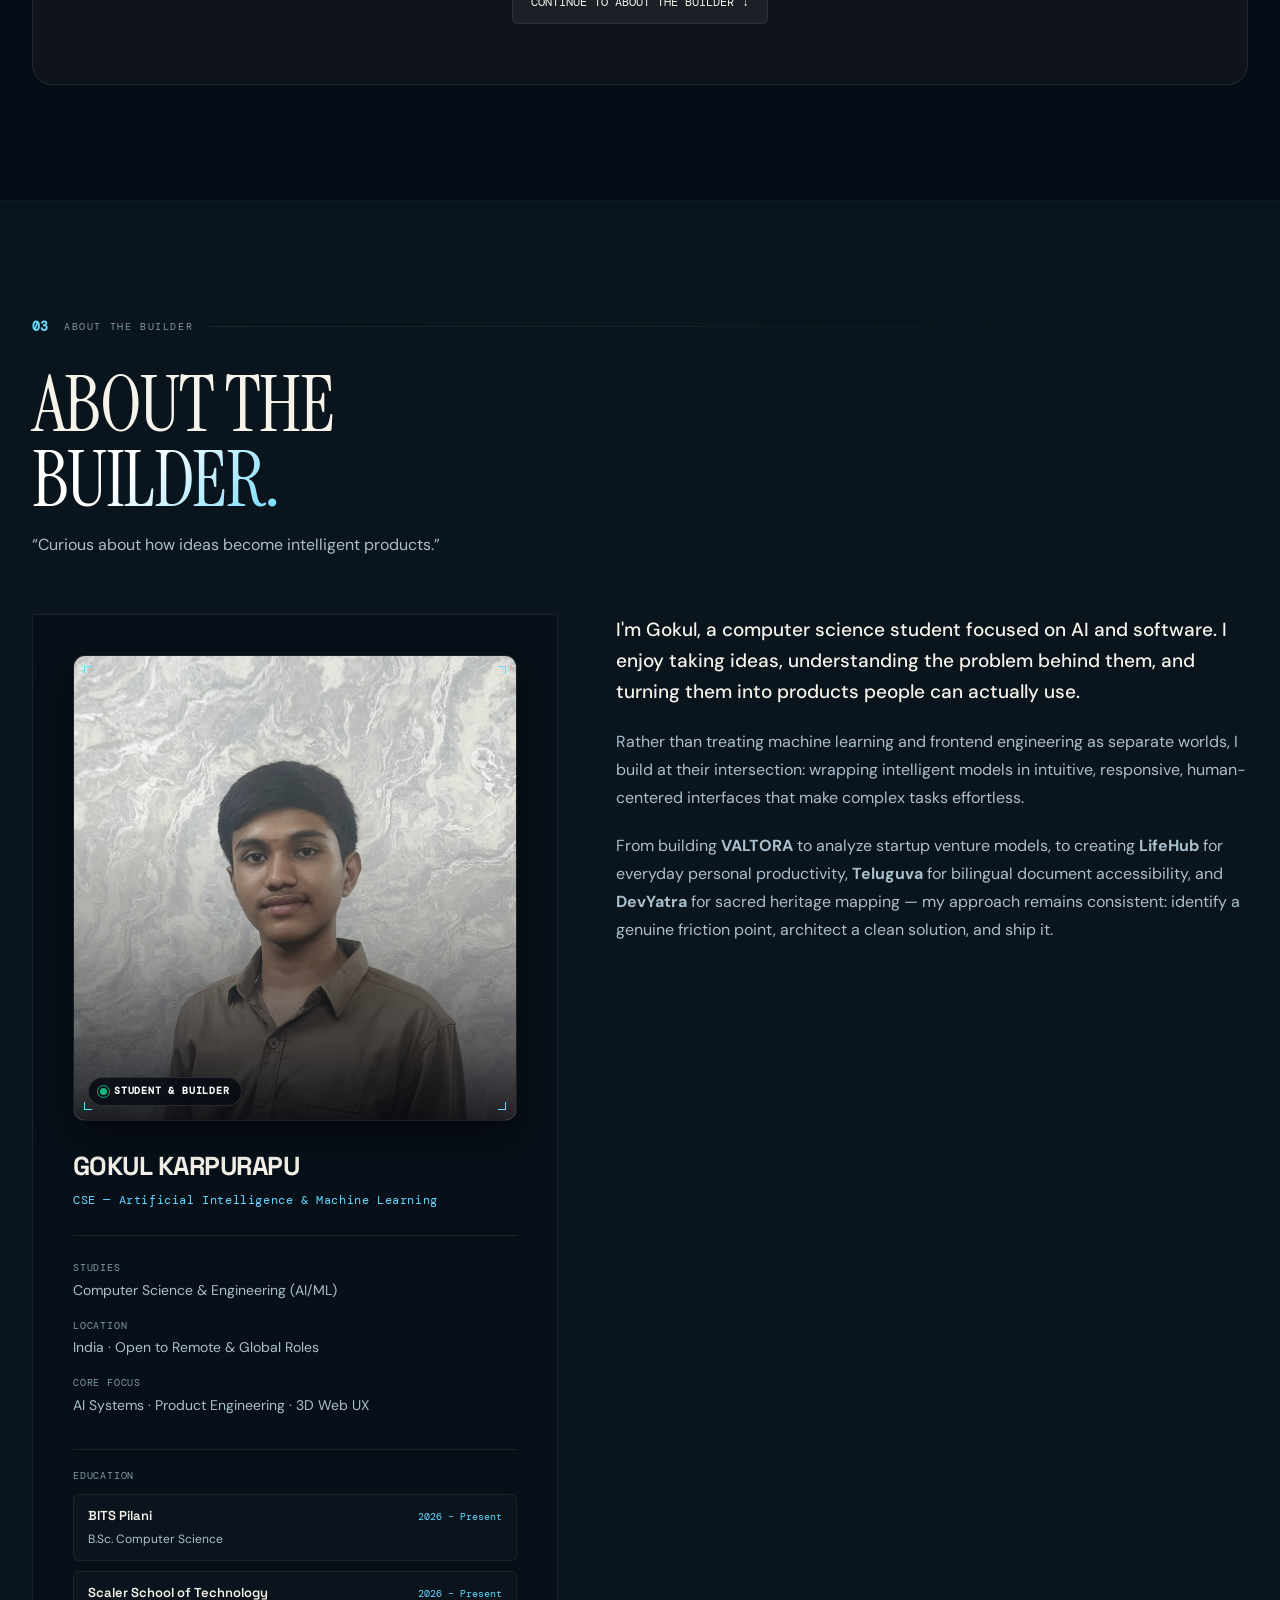
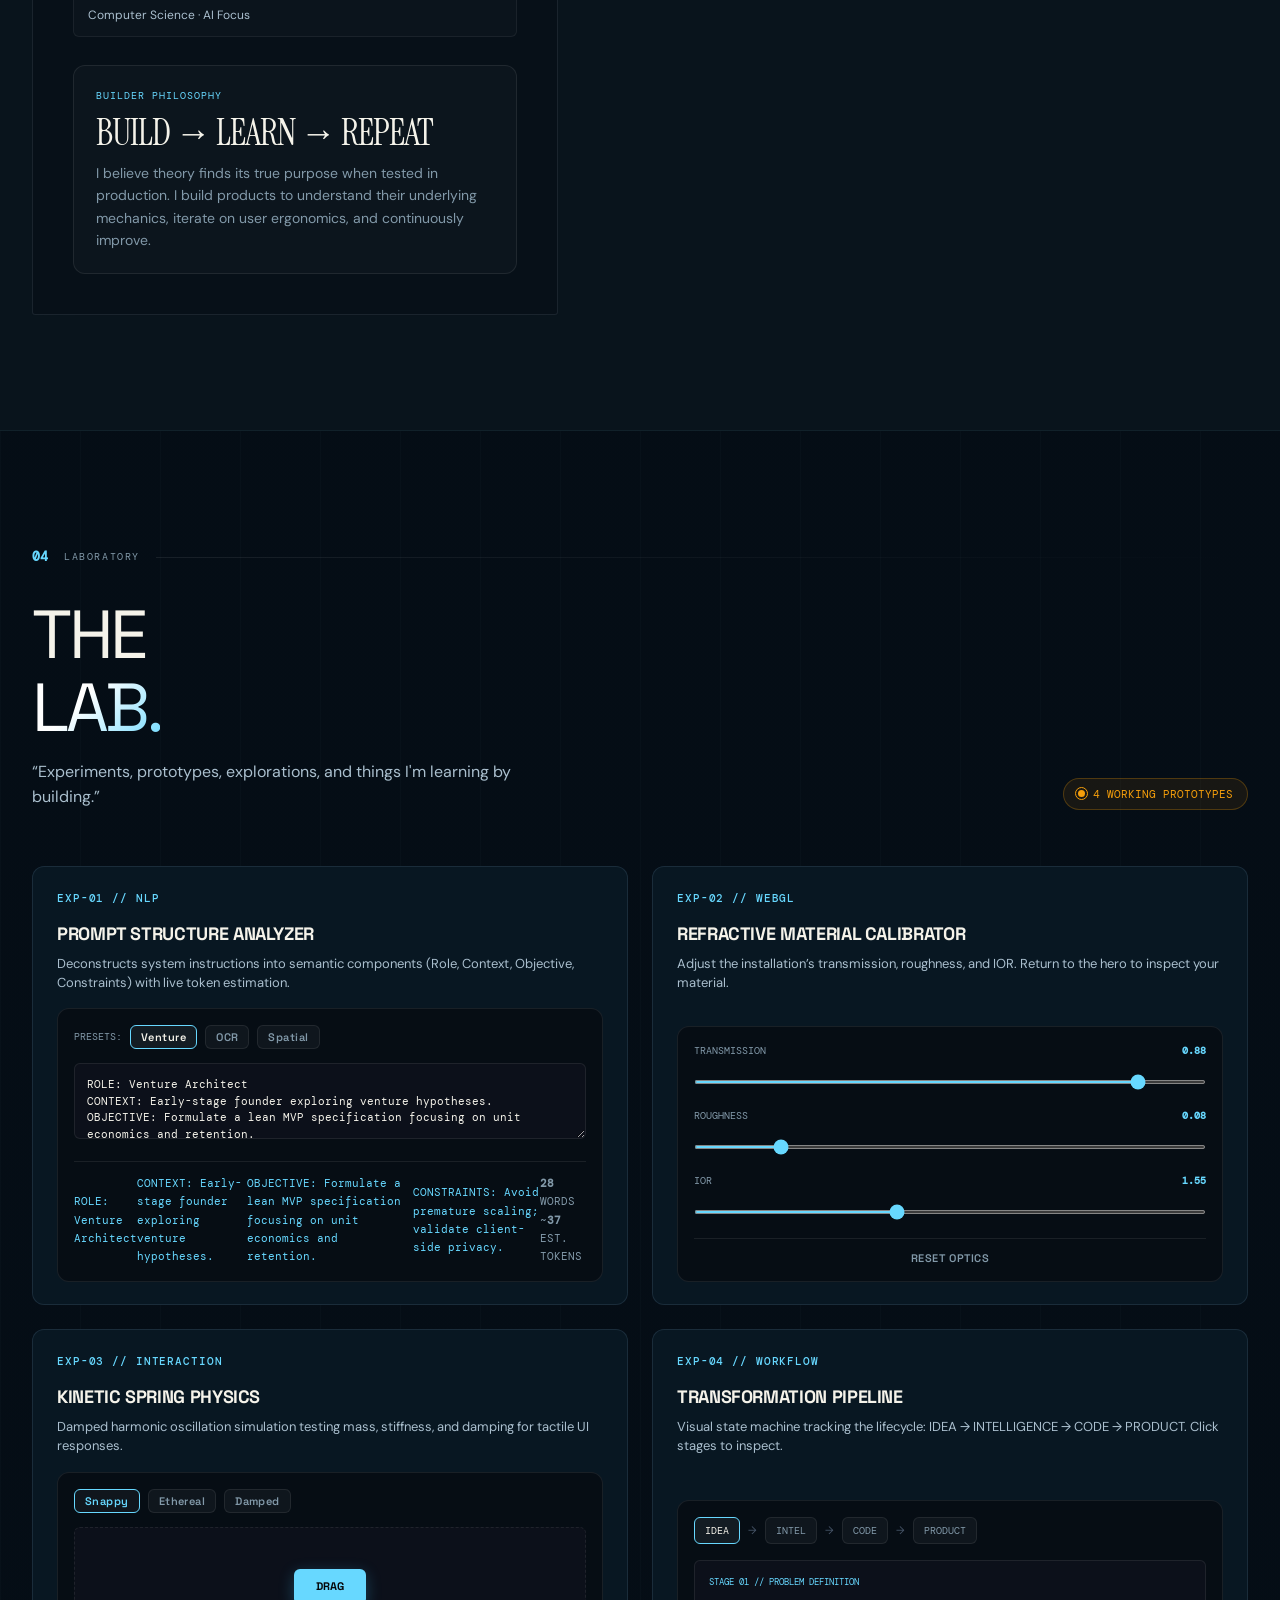
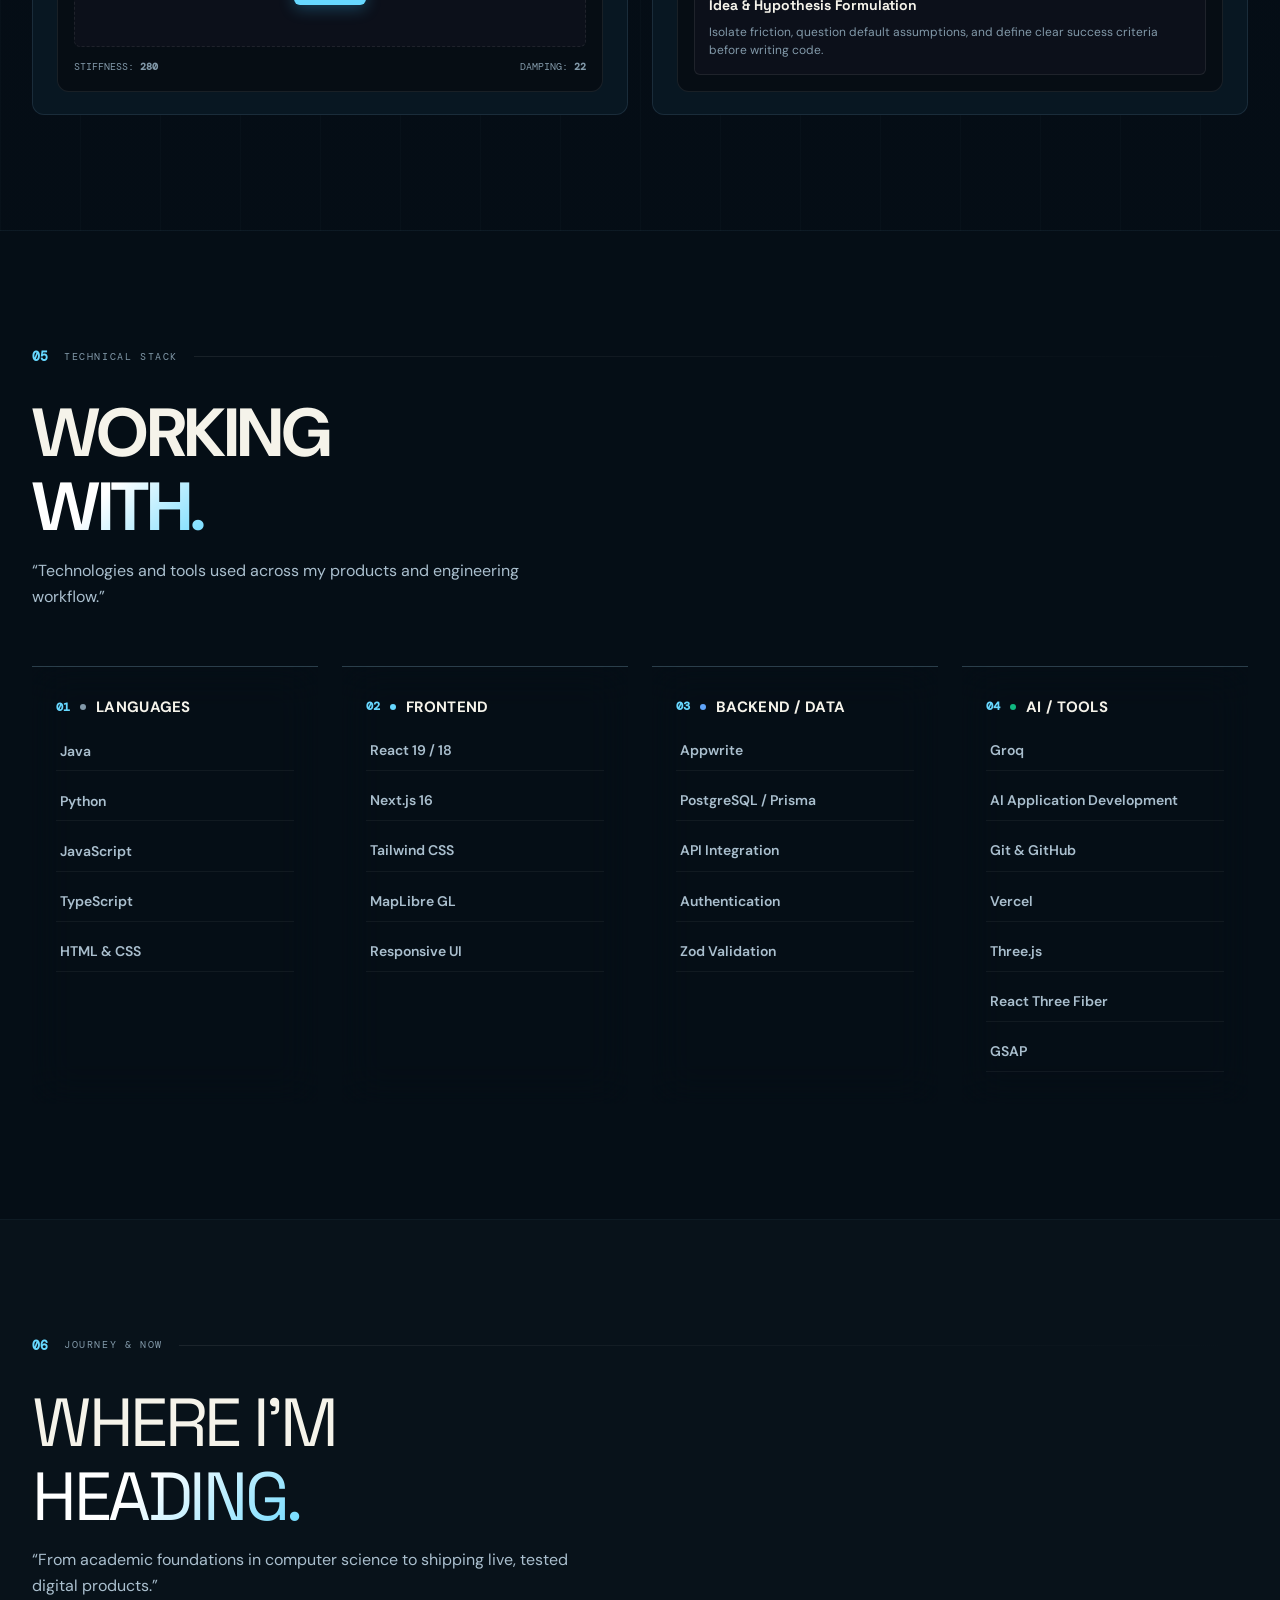
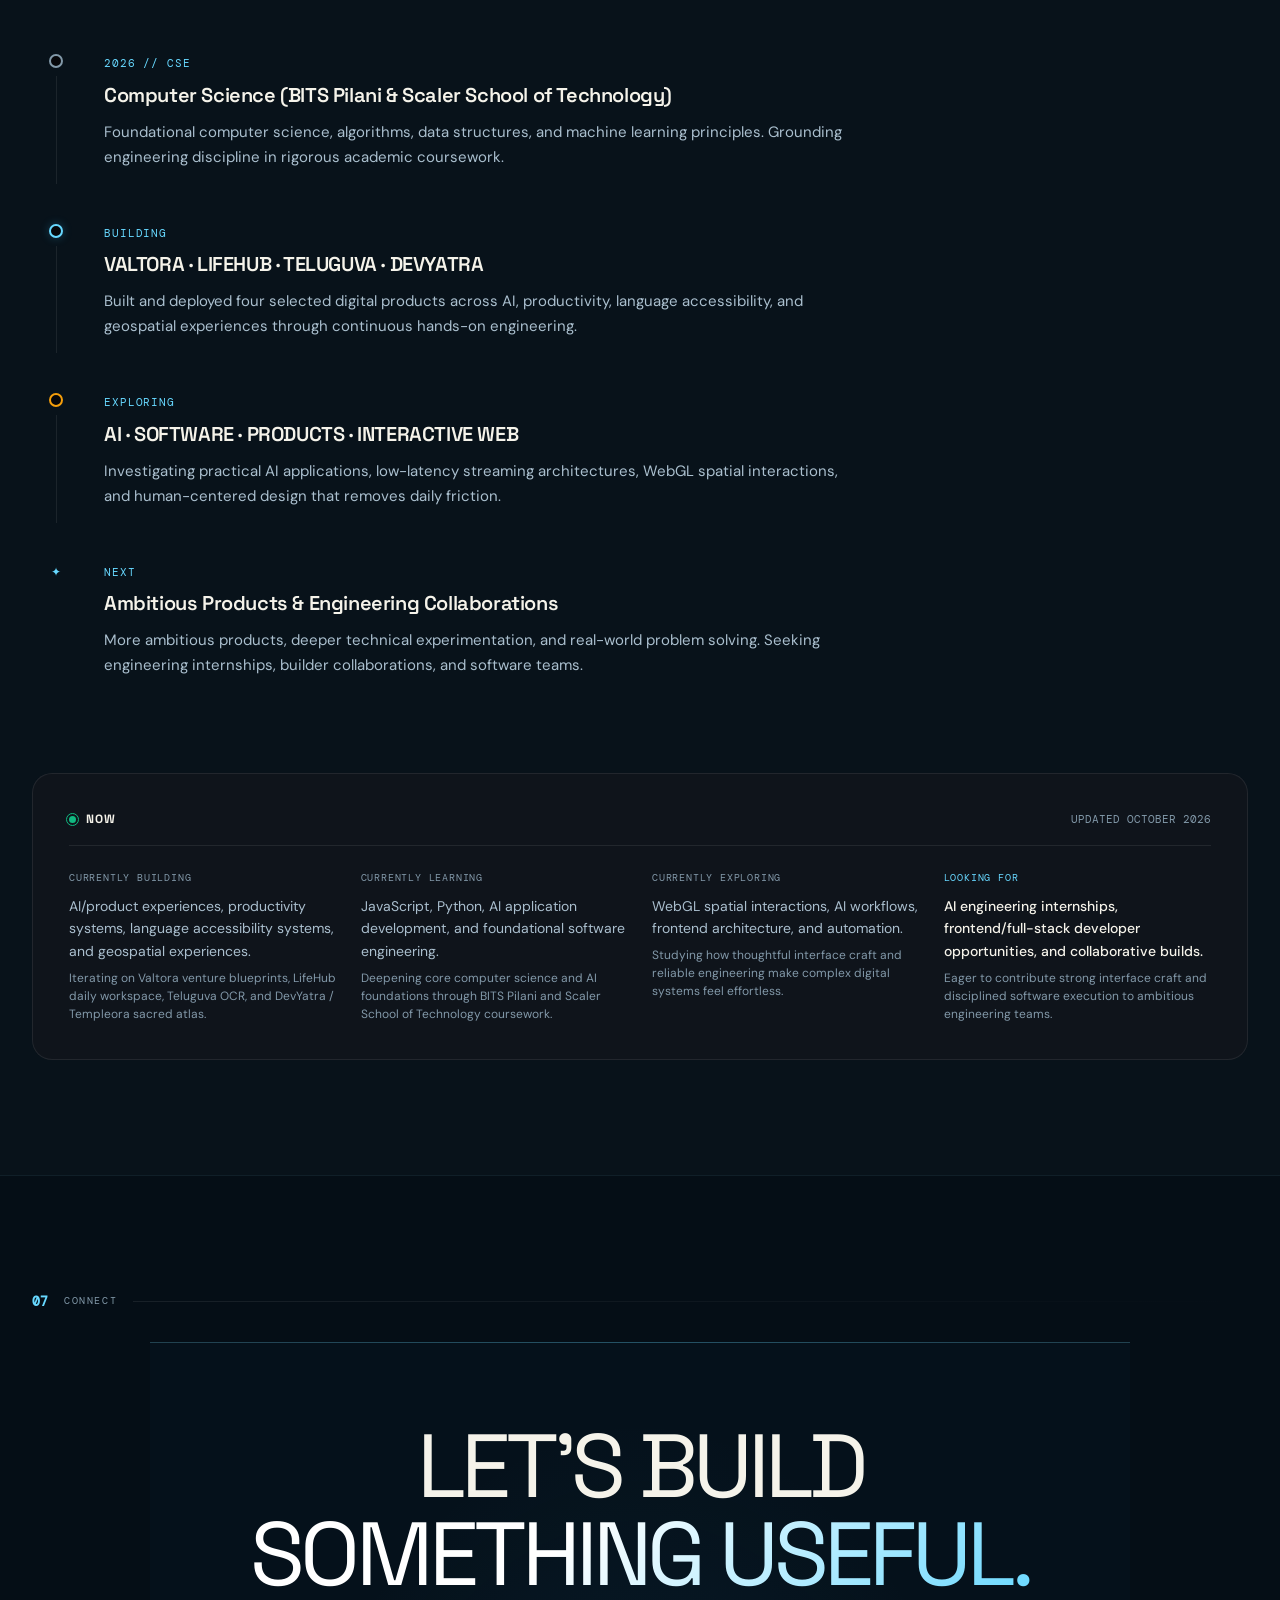
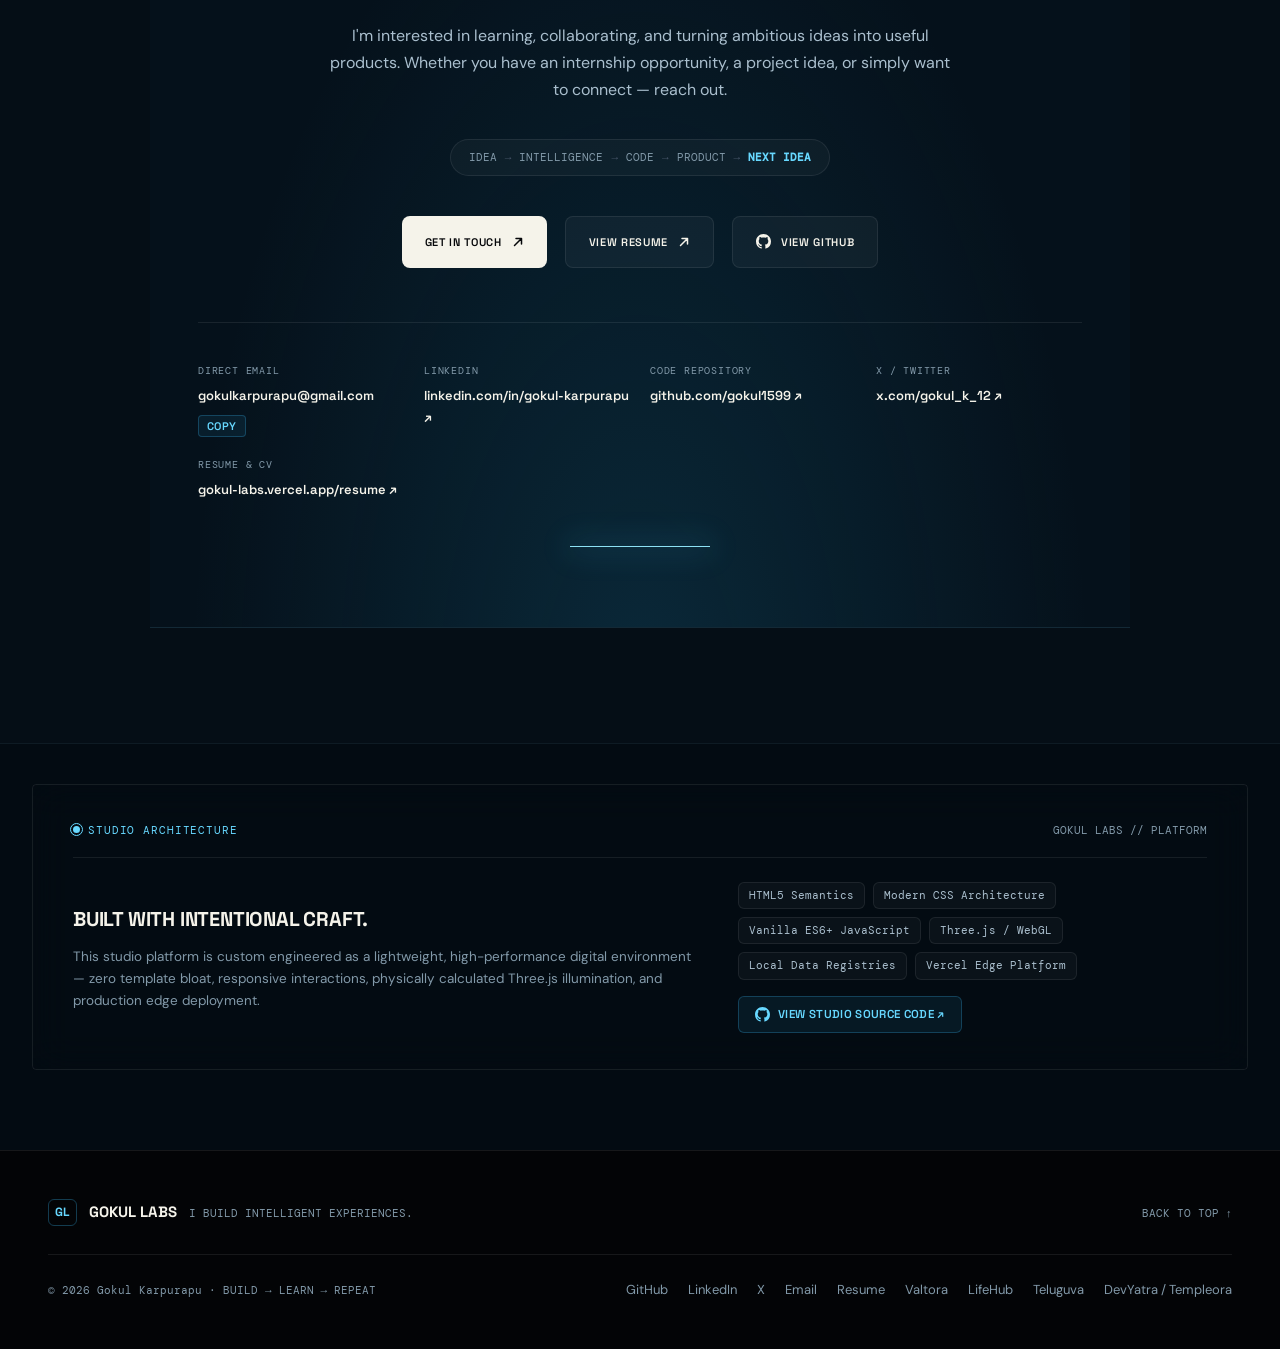
==== commit 7057a26b: "Polish typography, mobile navigation, and accessibility" ====
--- a/index.html
+++ b/index.html
@@ -34,7 +34,7 @@
   <!-- Editorial Typography Matrix: Space Grotesk, Sora, Instrument Serif, IBM Plex Mono, Manrope, DM Sans, DM Mono -->
   <link rel="preconnect" href="https://fonts.googleapis.com">
   <link rel="preconnect" href="https://fonts.gstatic.com" crossorigin>
-  <link href="https://fonts.googleapis.com/css2?family=DM+Mono:wght@400;500&family=DM+Sans:ital,opsz,wght@0,9..40,400..700;1,9..40,400&family=IBM+Plex+Mono:wght@400;500;600&family=Instrument+Serif:ital@0;1&family=Manrope:wght@400;500;600;700&family=Sora:wght@400;500;600;700&family=Space+Grotesk:wght@400;500;600;700&display=swap" rel="stylesheet">
+  <link href="https://fonts.googleapis.com/css2?family=DM+Mono:ital,wght@0,400;0,500;1,400&family=DM+Sans:ital,opsz,wght@0,9..40,400..700;1,9..40,400&family=Instrument+Serif:ital@0;1&family=Space+Grotesk:wght@400;500;600;700&display=swap" rel="stylesheet">
   
   <!-- Core Stylesheet -->
   <link rel="stylesheet" href="style.css">
@@ -109,7 +109,7 @@
       <a href="#hero" class="brand-signature" aria-label="Gokul Labs Home">
         <span class="brand-monogram">GL</span>
         <span class="brand-title">GOKUL LABS</span>
-        <span class="brand-status-dot" title="Available for Opportunities"></span>
+        <span class="brand-status-dot" title="Available for internships &amp; collaborations" aria-hidden="true"></span>
       </a>
 
       <!-- Desktop Navigation Menu -->
@@ -182,6 +182,18 @@
           <li><a href="#journey" class="mobile-nav-link" data-nav="journey"><span class="m-num">06</span><span class="m-text">JOURNEY &amp; NOW</span></a></li>
           <li><a href="#contact" class="mobile-nav-link" data-nav="contact"><span class="m-num">07</span><span class="m-text">CONTACT</span></a></li>
         </ul>
+        <div class="mobile-drawer-utilities">
+          <button type="button" class="mobile-util-btn" id="m-btn-cmd">
+            <svg viewBox="0 0 16 16" fill="none" stroke="currentColor" stroke-width="1.8" aria-hidden="true" width="13" height="13"><circle cx="6.5" cy="6.5" r="4.5"/><path d="M10 10l4 4" stroke-linecap="round"/></svg>
+            <span>COMMAND PALETTE (CTRL+K)</span>
+          </button>
+          <button type="button" class="mobile-util-btn" id="m-btn-recruiter">
+            <span>⚡ RECRUITER 30S SCAN</span>
+          </button>
+          <button type="button" class="mobile-util-btn" id="m-btn-mode">
+            <span>✦ TOGGLE EXPERIENCE / READ MODE</span>
+          </button>
+        </div>
         <div class="mobile-drawer-footer">
           <div class="drawer-external-links">
             <a href="assets/resume/resume.html" target="_blank" rel="noopener noreferrer">RESUME ↗</a>
@@ -226,7 +238,7 @@
 
           <!-- Concise Supporting Copy -->
           <p class="hero-subtext reveal">
-            From an early idea to a product you can use. I bring together thoughtful interfaces, software engineering, and practical AI.
+            I explore the intersection of AI, engineering, and product design to turn real problems into thoughtful digital experiences.
           </p>
 
           <p class="studio-availability"><span aria-hidden="true"></span>Open to internships &amp; collaborations</p>
@@ -251,21 +263,21 @@
               </svg>
             </a>
 
-            <a href="assets/resume/resume.html" target="_blank" rel="noopener noreferrer" class="btn-secondary magnetic-btn">
+            <a href="assets/resume/resume.html" target="_blank" rel="noopener noreferrer" class="btn-secondary btn-resume-cta magnetic-btn">
               <span>VIEW RESUME</span>
               <svg viewBox="0 0 12 12" fill="none" class="btn-icon" aria-hidden="true">
                 <path d="M2.5 9.5L9.5 2.5M9.5 2.5H4M9.5 2.5V8" stroke="currentColor" stroke-width="1.5" stroke-linecap="round" stroke-linejoin="round"/>
               </svg>
             </a>
 
-            <a href="https://github.com/gokul1599" target="_blank" rel="noopener noreferrer" class="btn-secondary magnetic-btn">
+            <a href="https://github.com/gokul1599" target="_blank" rel="noopener noreferrer" class="btn-secondary btn-github-cta magnetic-btn">
               <svg viewBox="0 0 16 16" fill="currentColor" class="gh-icon" aria-hidden="true">
                 <path d="M8 0C3.58 0 0 3.58 0 8a8.01 8.01 0 005.47 7.59c.4.07.55-.17.55-.38 0-.19-.01-.82-.01-1.49-2.01.37-2.53-.49-2.69-.94-.09-.23-.48-.94-.82-1.13-.28-.15-.68-.52-.01-.53.63-.01 1.08.58 1.23.82.72 1.21 1.87.87 2.33.66.07-.52.28-.87.51-1.07-1.78-.2-3.64-.89-3.64-3.95 0-.87.31-1.59.82-2.15-.08-.2-.36-1.02.08-2.12 0 0 .67-.21 2.2.82.64-.18 1.32-.27 2-.27.68 0 1.36.09 2 .27 1.53-1.04 2.2-.82 2.2-.82.44 1.1.16 1.92.08 2.12.51.56.82 1.27.82 2.15 0 3.07-1.87 3.75-3.65 3.95.29.25.54.73.54 1.48 0 1.07-.01 1.93-.01 2.2 0 .21.15.46.55.38A8.01 8.01 0 0016 8c0-4.42-3.58-8-8-8z"/>
               </svg>
               <span>GITHUB</span>
             </a>
 
-            <a href="#contact" class="btn-tertiary">
+            <a href="#contact" class="btn-tertiary btn-contact-cta">
               <span>CONTACT</span>
               <span class="arrow-down">↓</span>
             </a>
@@ -274,7 +286,7 @@
 
         <!-- Hero Right Column: Spatial Zone for 3D Living Digital Artifact -->
         <div class="hero-artifact-hud" id="hero-artifact-hud" role="img" aria-label="A floating crystalline cube with a luminous AI core and orbital rings above a lit pedestal">
-          <img class="crystal-fallback webgl-fallback-emblem" id="crystal-fallback" src="assets/crystal-fallback.svg" alt="3D Crystal Emblem Fallback" width="640" height="660" aria-hidden="true">
+          <img class="crystal-fallback webgl-fallback-emblem" id="crystal-fallback" src="assets/crystal-fallback.svg" alt="" width="640" height="660" aria-hidden="true">
           <canvas id="webgl-canvas" aria-hidden="true"></canvas>
           <span class="artifact-caption" aria-hidden="true"><span>FIG. 01 / INTELLIGENCE, IN FORM</span><span>Ideas, taking shape.</span></span>
         </div>
@@ -1543,14 +1555,14 @@
               </svg>
             </a>
 
-            <a href="assets/resume/resume.html" target="_blank" rel="noopener noreferrer" class="btn-secondary magnetic-btn">
+            <a href="assets/resume/resume.html" target="_blank" rel="noopener noreferrer" class="btn-secondary btn-resume-cta magnetic-btn">
               <span>VIEW RESUME</span>
               <svg viewBox="0 0 12 12" fill="none" class="btn-icon" aria-hidden="true">
                 <path d="M2.5 9.5L9.5 2.5M9.5 2.5H4M9.5 2.5V8" stroke="currentColor" stroke-width="1.5" stroke-linecap="round" stroke-linejoin="round"/>
               </svg>
             </a>
 
-            <a href="https://github.com/gokul1599" target="_blank" rel="noopener noreferrer" class="btn-secondary magnetic-btn">
+            <a href="https://github.com/gokul1599" target="_blank" rel="noopener noreferrer" class="btn-secondary btn-github-cta magnetic-btn">
               <svg viewBox="0 0 16 16" fill="currentColor" class="gh-icon" aria-hidden="true">
                 <path d="M8 0C3.58 0 0 3.58 0 8a8.01 8.01 0 005.47 7.59c.4.07.55-.17.55-.38 0-.19-.01-.82-.01-1.49-2.01.37-2.53-.49-2.69-.94-.09-.23-.48-.94-.82-1.13-.28-.15-.68-.52-.01-.53.63-.01 1.08.58 1.23.82.72 1.21 1.87.87 2.33.66.07-.52.28-.87.51-1.07-1.78-.2-3.64-.89-3.64-3.95 0-.87.31-1.59.82-2.15-.08-.2-.36-1.02.08-2.12 0 0 .67-.21 2.2.82.64-.18 1.32-.27 2-.27.68 0 1.36.09 2 .27 1.53-1.04 2.2-.82 2.2-.82.44 1.1.16 1.92.08 2.12.51.56.82 1.27.82 2.15 0 3.07-1.87 3.75-3.65 3.95.29.25.54.73.54 1.48 0 1.07-.01 1.93-.01 2.2 0 .21.15.46.55.38A8.01 8.01 0 0016 8c0-4.42-3.58-8-8-8z"/>
               </svg>
--- a/style.css
+++ b/style.css
@@ -52,10 +52,10 @@
      -- DM Mono: Coordinates, Timestamps, System Badges, Micro-Metadata
      ======================================================================== */
   --font-hero: "Space Grotesk", system-ui, -apple-system, sans-serif;
-  --font-work: "Sora", system-ui, -apple-system, sans-serif;
+  --font-work: "Space Grotesk", "Sora", system-ui, -apple-system, sans-serif;
   --font-editorial: "Instrument Serif", Georgia, "Times New Roman", serif;
-  --font-lab: "IBM Plex Mono", "DM Mono", monospace;
-  --font-stack: "Manrope", system-ui, -apple-system, sans-serif;
+  --font-lab: "DM Mono", "IBM Plex Mono", ui-monospace, monospace;
+  --font-stack: "DM Sans", "Manrope", system-ui, -apple-system, sans-serif;
   --font-journey: "DM Sans", system-ui, -apple-system, sans-serif;
   --font-meta: "DM Mono", ui-monospace, SFMono-Regular, monospace;
 
@@ -545,6 +545,36 @@
   font-family: var(--font-mono);
   font-size: 13px;
   color: var(--text-muted);
+}
+.mobile-drawer-utilities {
+  display: flex;
+  flex-direction: column;
+  gap: 8px;
+  margin: 20px 0;
+  padding: 16px 0;
+  border-top: 1px solid var(--border-subtle);
+  border-bottom: 1px solid var(--border-subtle);
+}
+.mobile-util-btn {
+  display: flex;
+  align-items: center;
+  gap: 10px;
+  font-family: var(--font-mono);
+  font-size: 11px;
+  letter-spacing: 0.08em;
+  padding: 12px 16px;
+  border-radius: var(--radius-sm);
+  background: rgba(255, 255, 255, 0.04);
+  border: 1px solid var(--border-subtle);
+  color: var(--text-primary);
+  text-align: left;
+  cursor: pointer;
+  transition: all var(--transition-fast);
+}
+.mobile-util-btn:hover {
+  background: rgba(56, 189, 248, 0.1);
+  border-color: var(--border-focus);
+  color: var(--accent-cyan);
 }
 .mobile-drawer-footer {
   margin-top: auto;
--- a/cinematic.css
+++ b/cinematic.css
@@ -61,11 +61,15 @@
 .hero-subtext { font-size:clamp(15px,1.28vw,19px); max-width:510px; line-height:1.75; margin-bottom:25px; }
 .studio-availability { font-size:12px; color:#bbd5df; margin-bottom:24px; }
 .studio-availability > span { background:#65e8bd; box-shadow:0 0 10px #65e8bd88; }
-.hero-cta-group { gap:12px; }
-.hero-cta-group .btn-primary,.hero-cta-group .btn-secondary { font:10px var(--font-meta); padding:12px 17px; min-height:44px; border-radius:4px; }
-.hero-cta-group .btn-secondary { border-color:#9acee42b; background:#0b233133; }
-.hero-cta-group .btn-tertiary { font:10px var(--font-meta); padding:12px 17px; min-height:44px; border-radius:4px; color:#8aa9ba; display:inline-flex; align-items:center; gap:6px; }
-.hero-cta-group .btn-tertiary:hover { color:#fff; }
+.hero-cta-group { gap:12px; align-items:center; }
+.hero-cta-group .btn-primary { font:11px var(--font-meta); padding:13px 22px; min-height:44px; border-radius:6px; background:#f5f3ea; color:#030b12; font-weight:600; letter-spacing:.08em; box-shadow:0 4px 20px rgba(103,216,255,.22); transition:all .25s ease; }
+.hero-cta-group .btn-primary:hover { background:#67d8ff; color:#020b12; box-shadow:0 6px 28px rgba(103,216,255,.45); transform:translateY(-1px); }
+.hero-cta-group .btn-resume-cta { font:11px var(--font-meta); padding:13px 20px; min-height:44px; border-radius:6px; background:rgba(11,35,49,.6); border:1px solid rgba(103,216,255,.35); color:#c2eeff; font-weight:500; letter-spacing:.08em; transition:all .25s ease; }
+.hero-cta-group .btn-resume-cta:hover { background:rgba(103,216,255,.16); border-color:#67d8ff; color:#fff; transform:translateY(-1px); }
+.hero-cta-group .btn-github-cta { font:10px var(--font-meta); padding:11px 16px; min-height:40px; border-radius:6px; background:rgba(255,255,255,.03); border:1px solid rgba(255,255,255,.1); color:#8aa9ba; letter-spacing:.06em; transition:all .2s ease; }
+.hero-cta-group .btn-github-cta:hover { background:rgba(255,255,255,.08); border-color:rgba(255,255,255,.25); color:#f5f3ea; }
+.hero-cta-group .btn-contact-cta { font:10px var(--font-meta); padding:11px 16px; min-height:40px; border-radius:6px; background:transparent; border:1px solid transparent; color:#728c9b; letter-spacing:.06em; display:inline-flex; align-items:center; gap:6px; transition:all .2s ease; }
+.hero-cta-group .btn-contact-cta:hover { color:#c2eeff; }
 .hero-artifact-hud { position:relative; display:block; min-height:0; height:600px; width:100%; align-self:center; z-index:1; pointer-events:auto; }
 .hero-artifact-hud #webgl-canvas { position:absolute; inset:0; width:100%; height:100%; opacity:0; z-index:1; pointer-events:none; transition:opacity .8s; }
 .crystal-fallback { position:absolute; inset:0; width:100%; height:100%; object-fit:contain; opacity:1; transition:opacity .8s; }
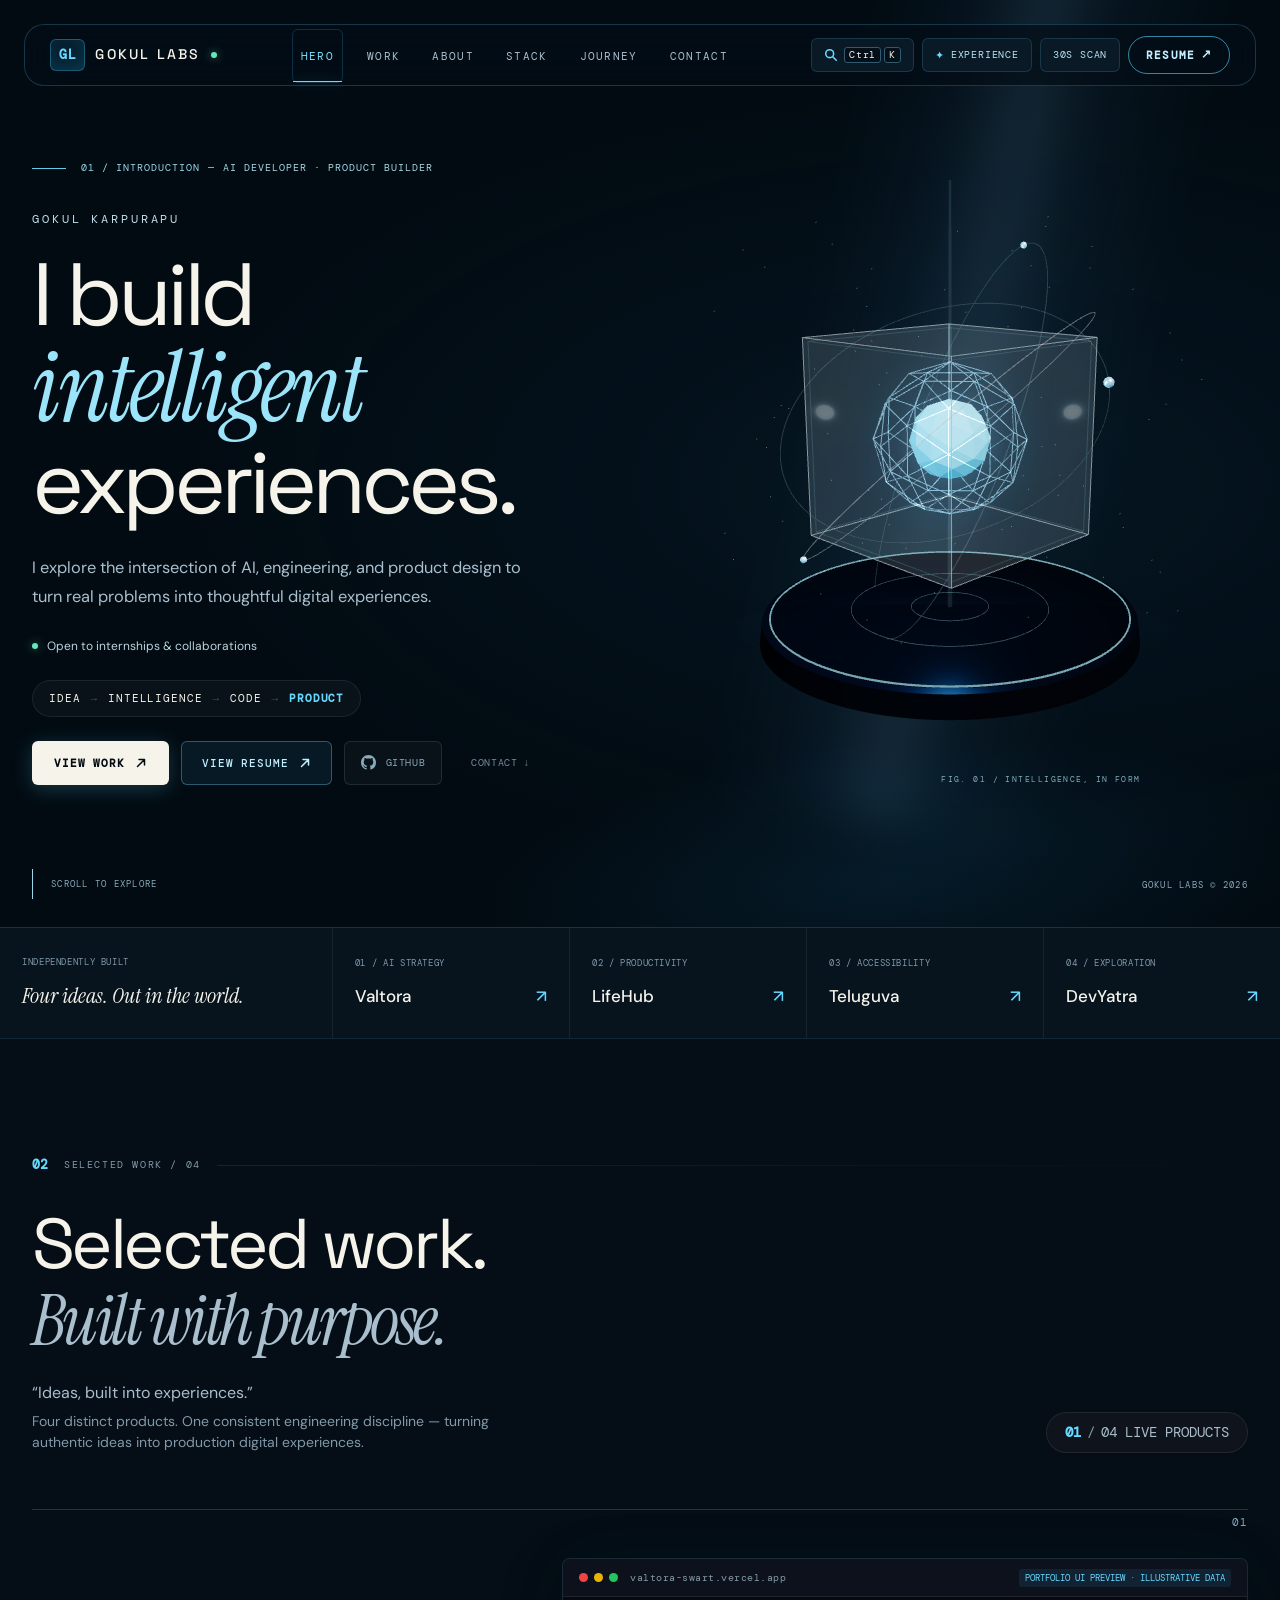
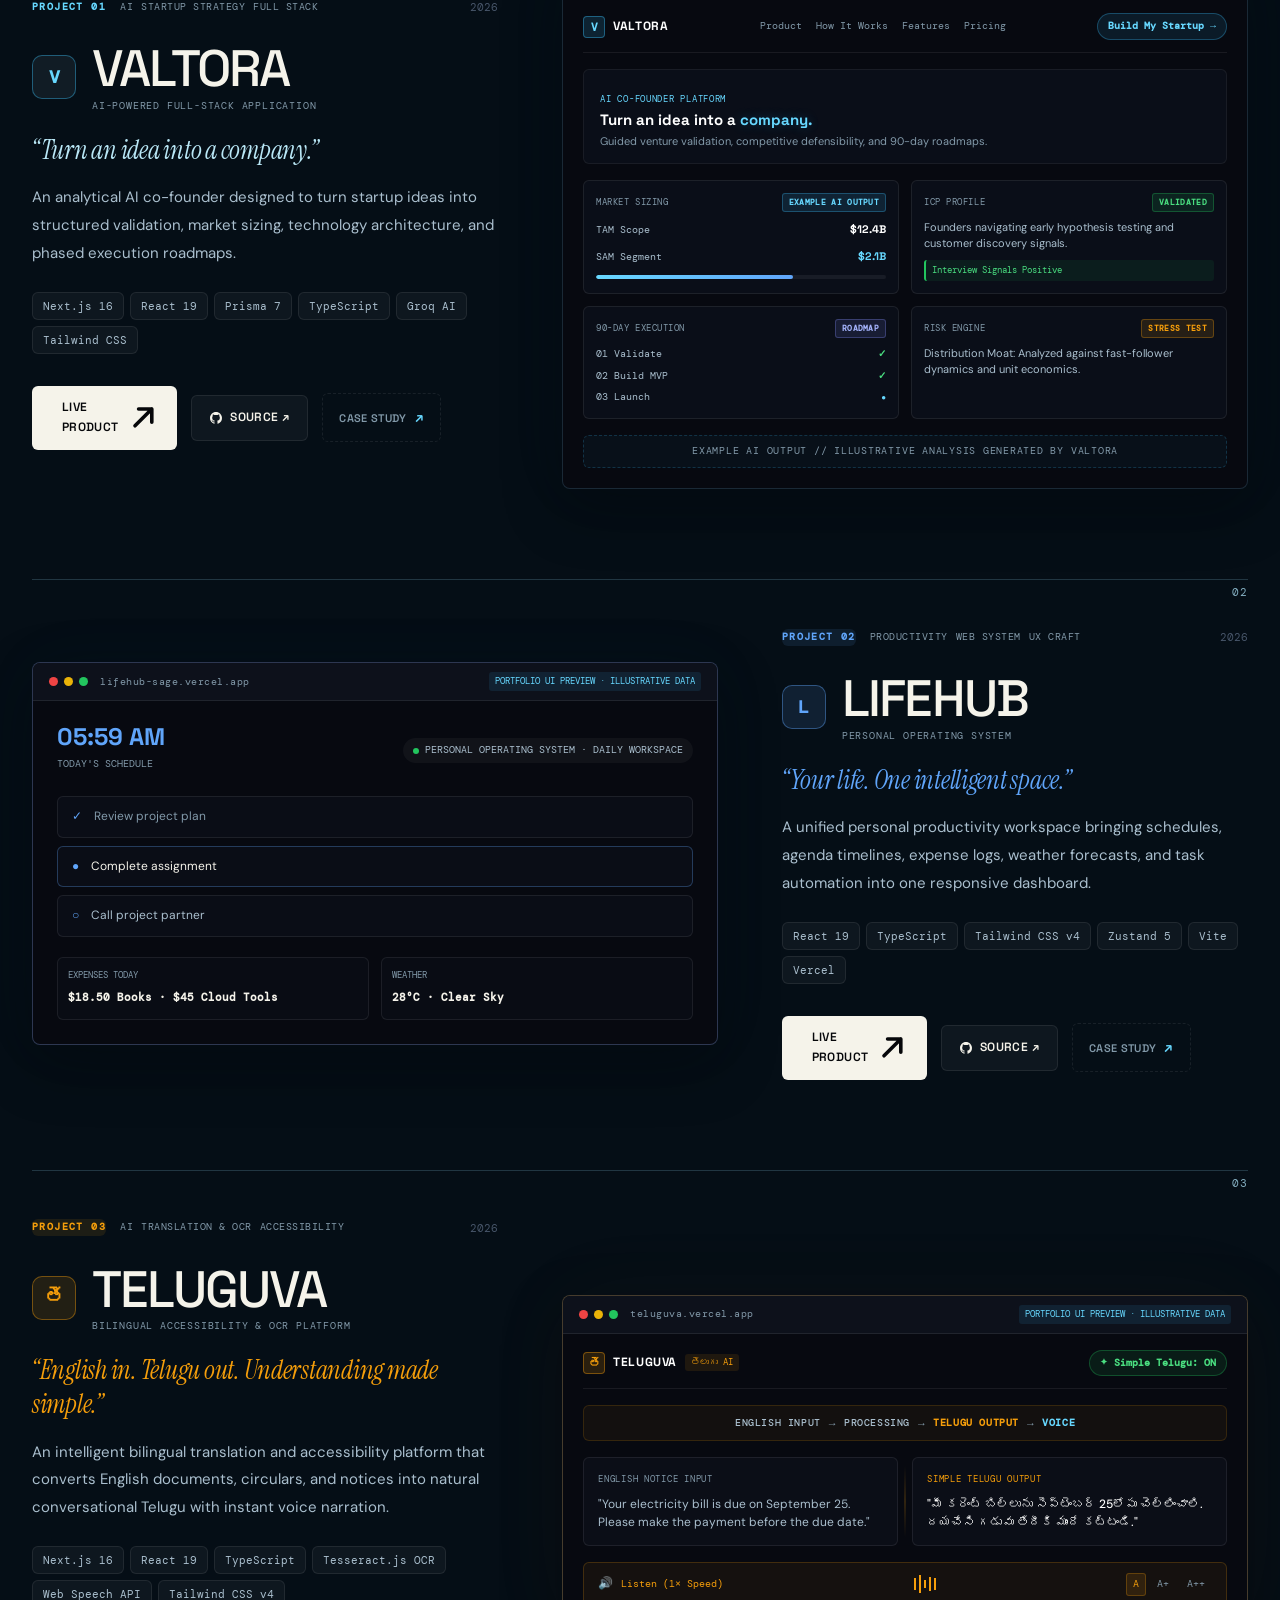
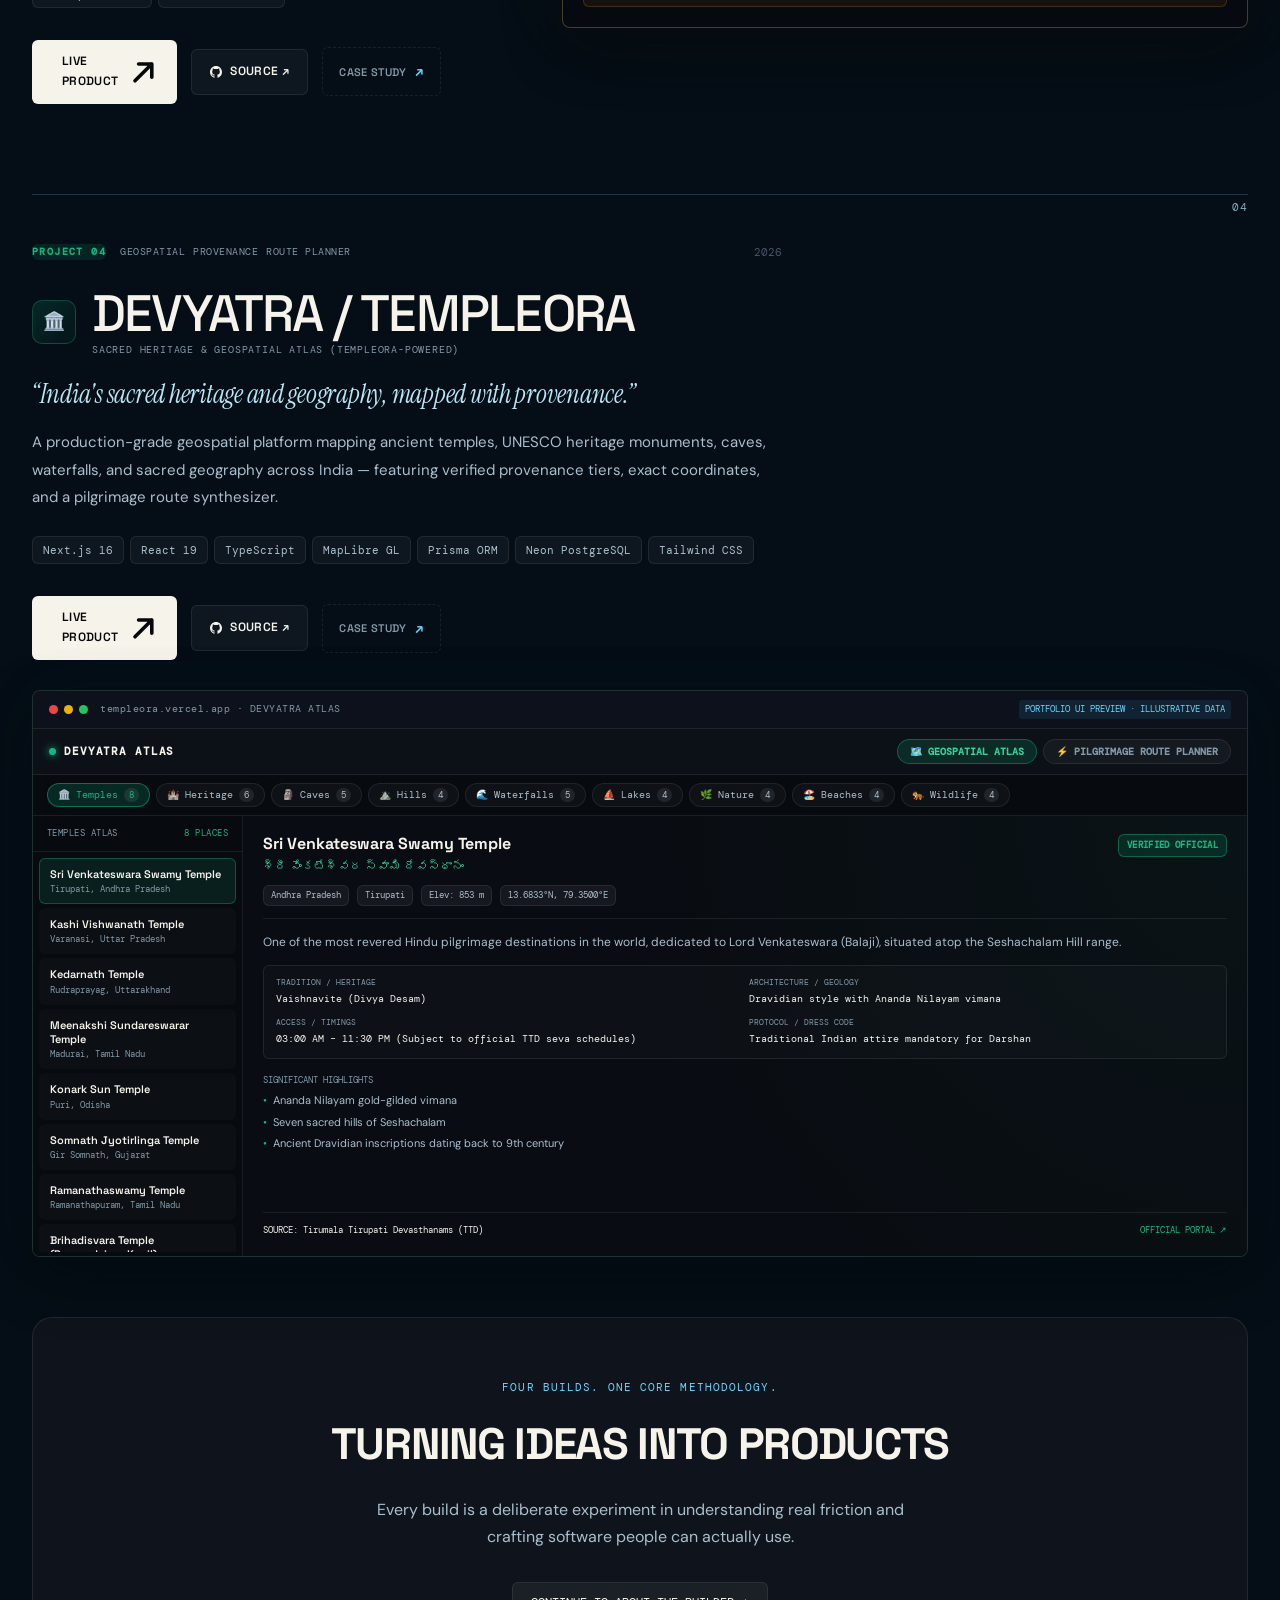
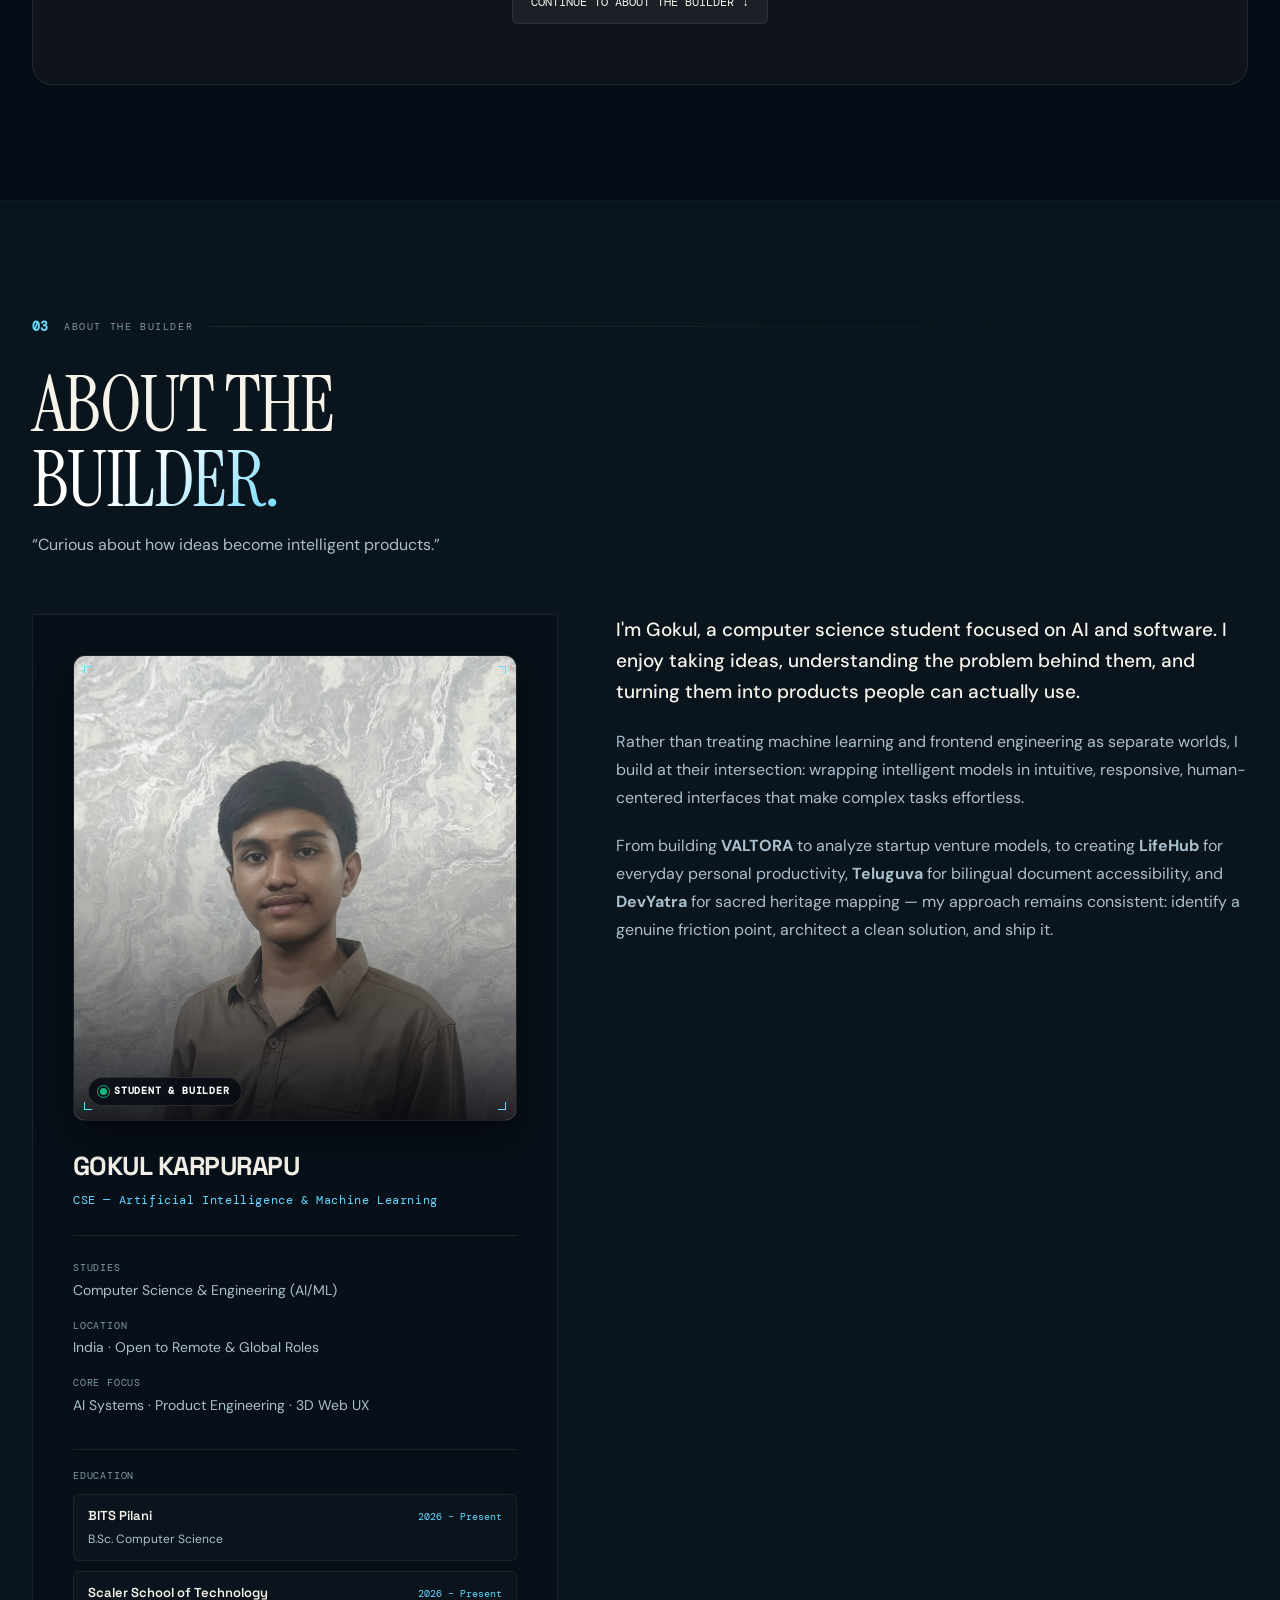
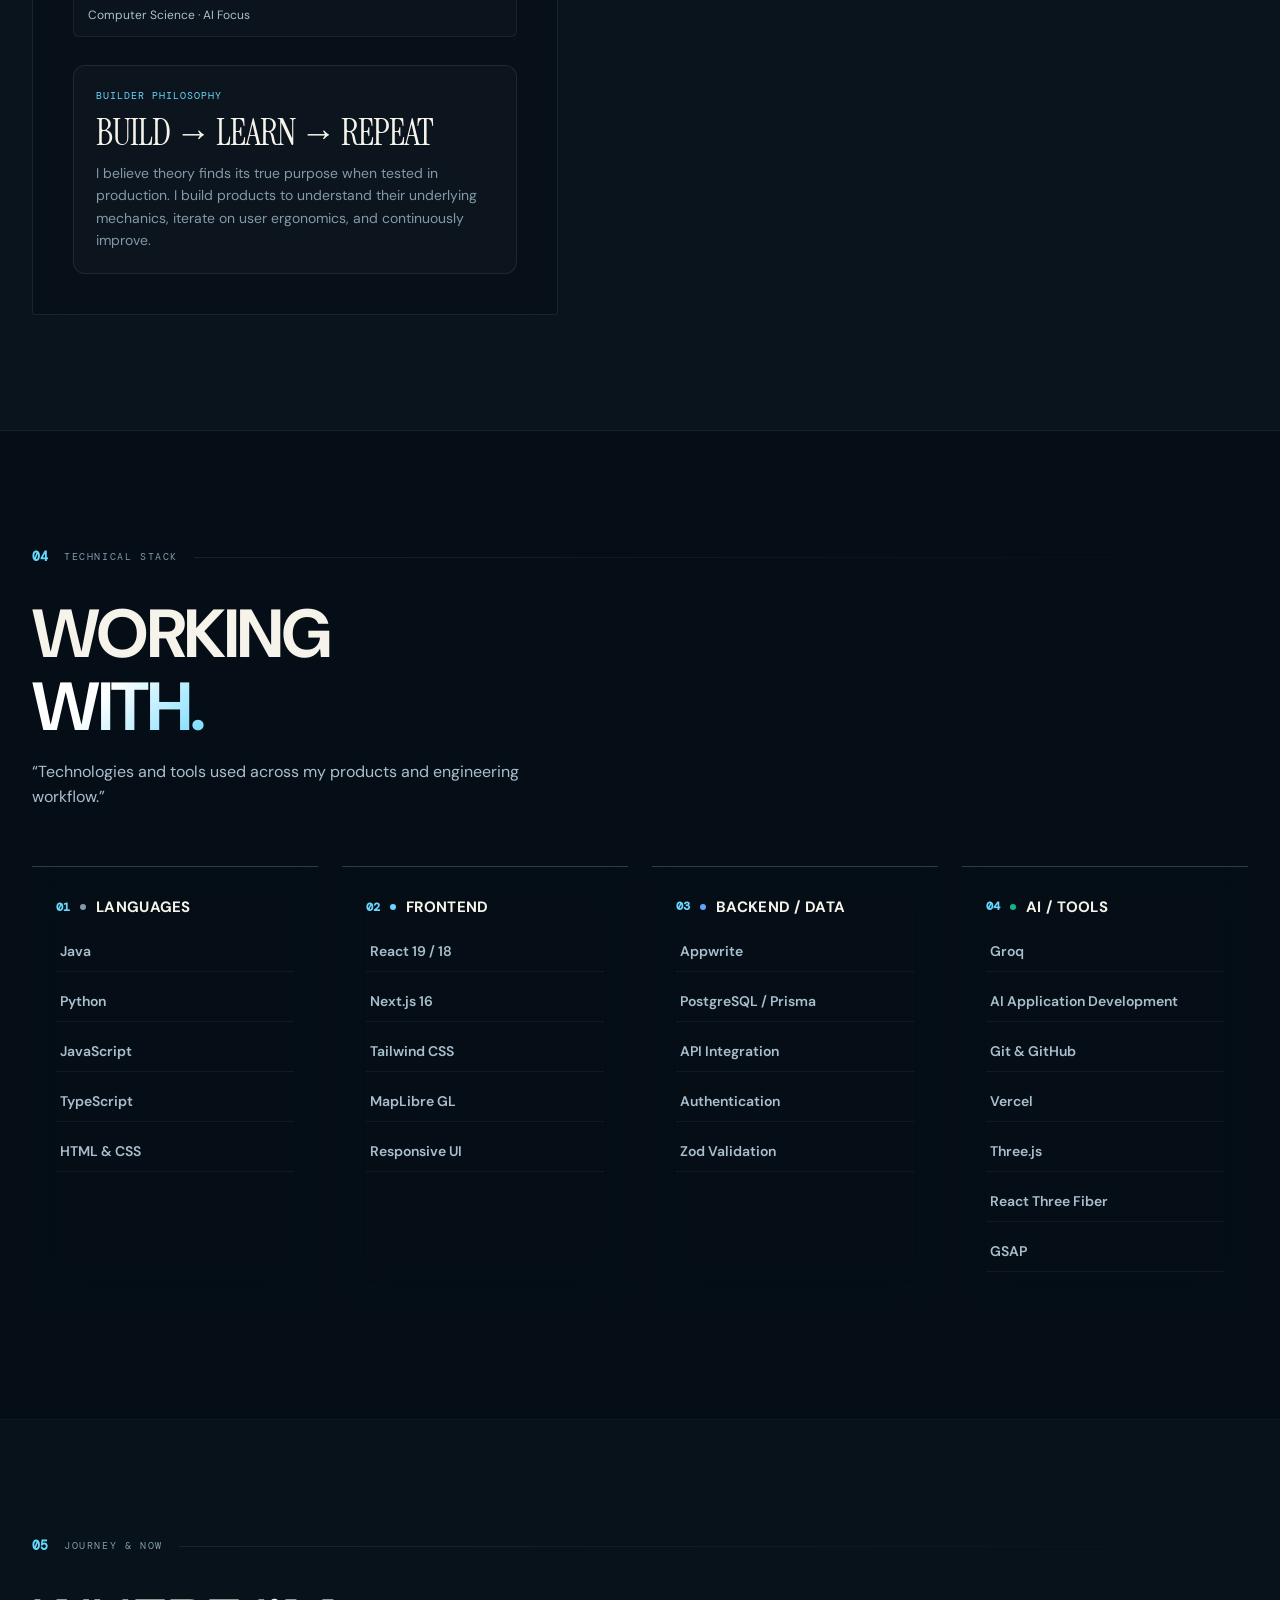
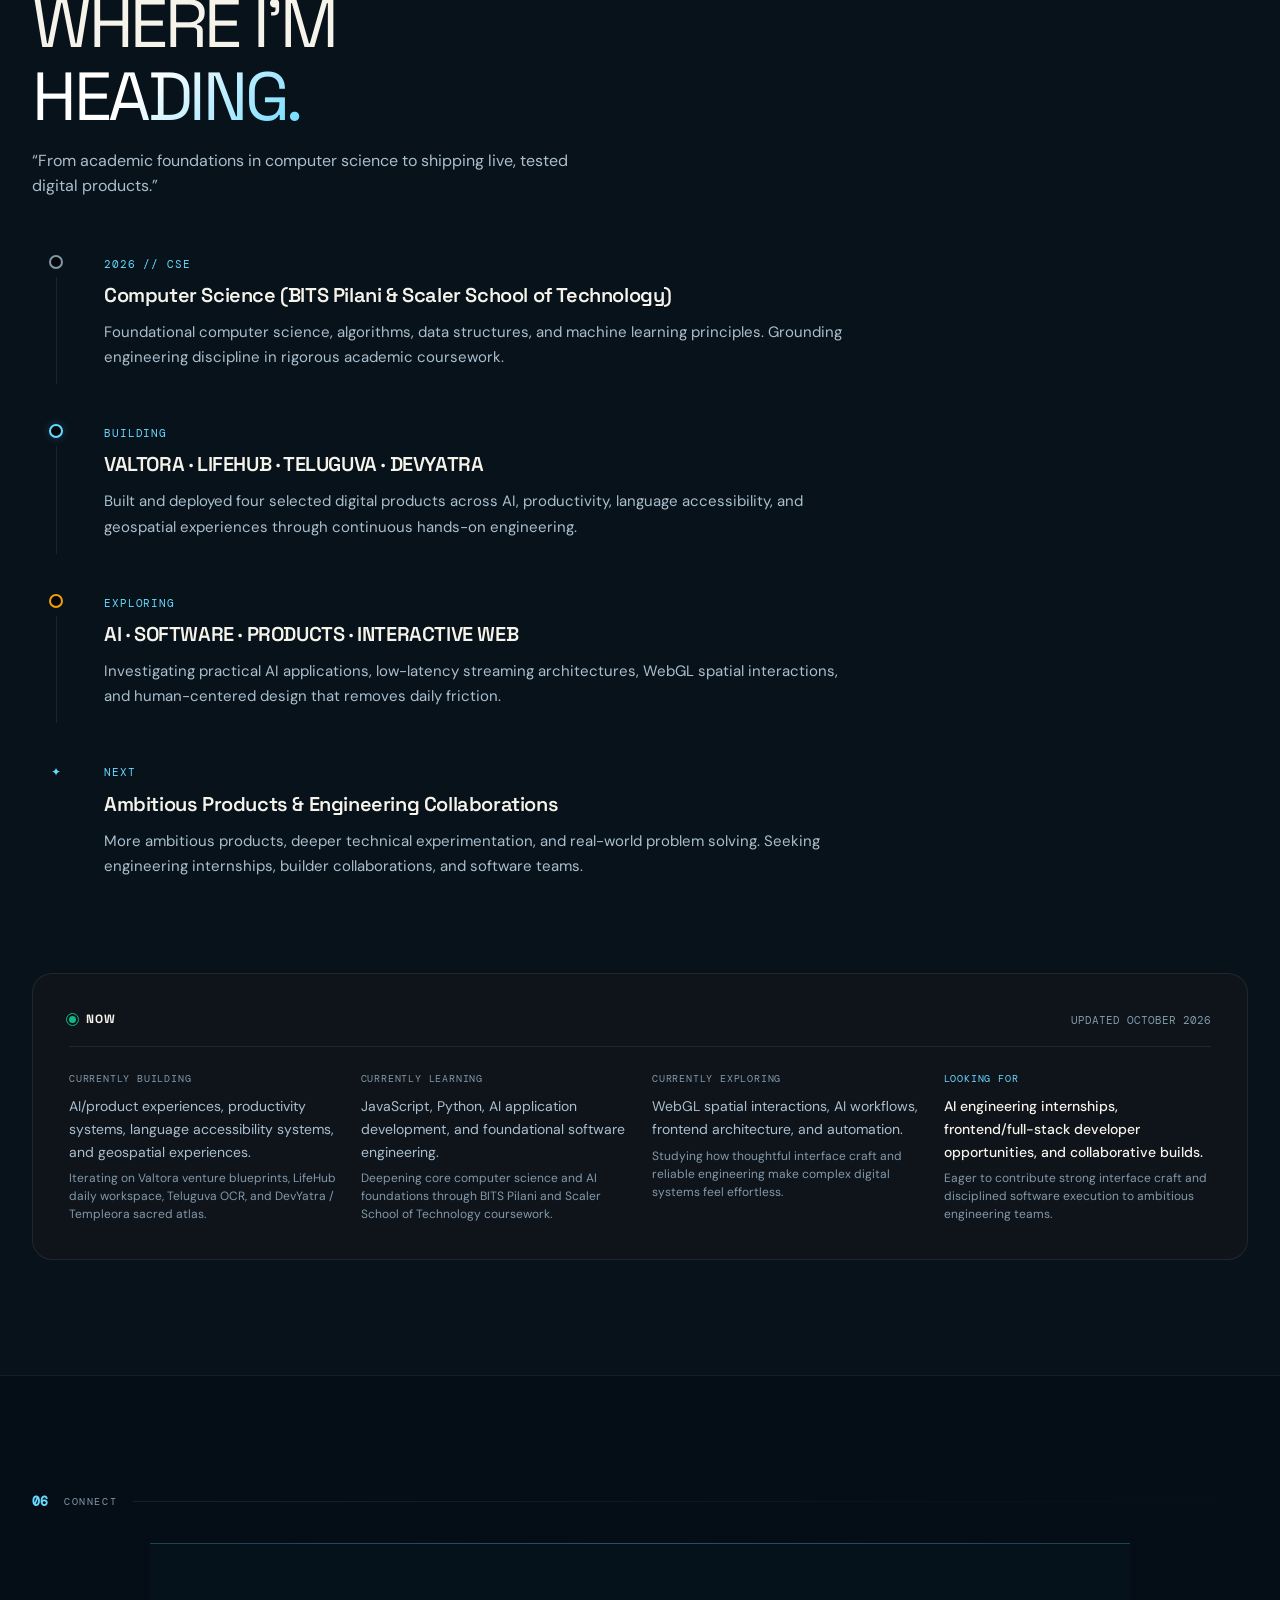
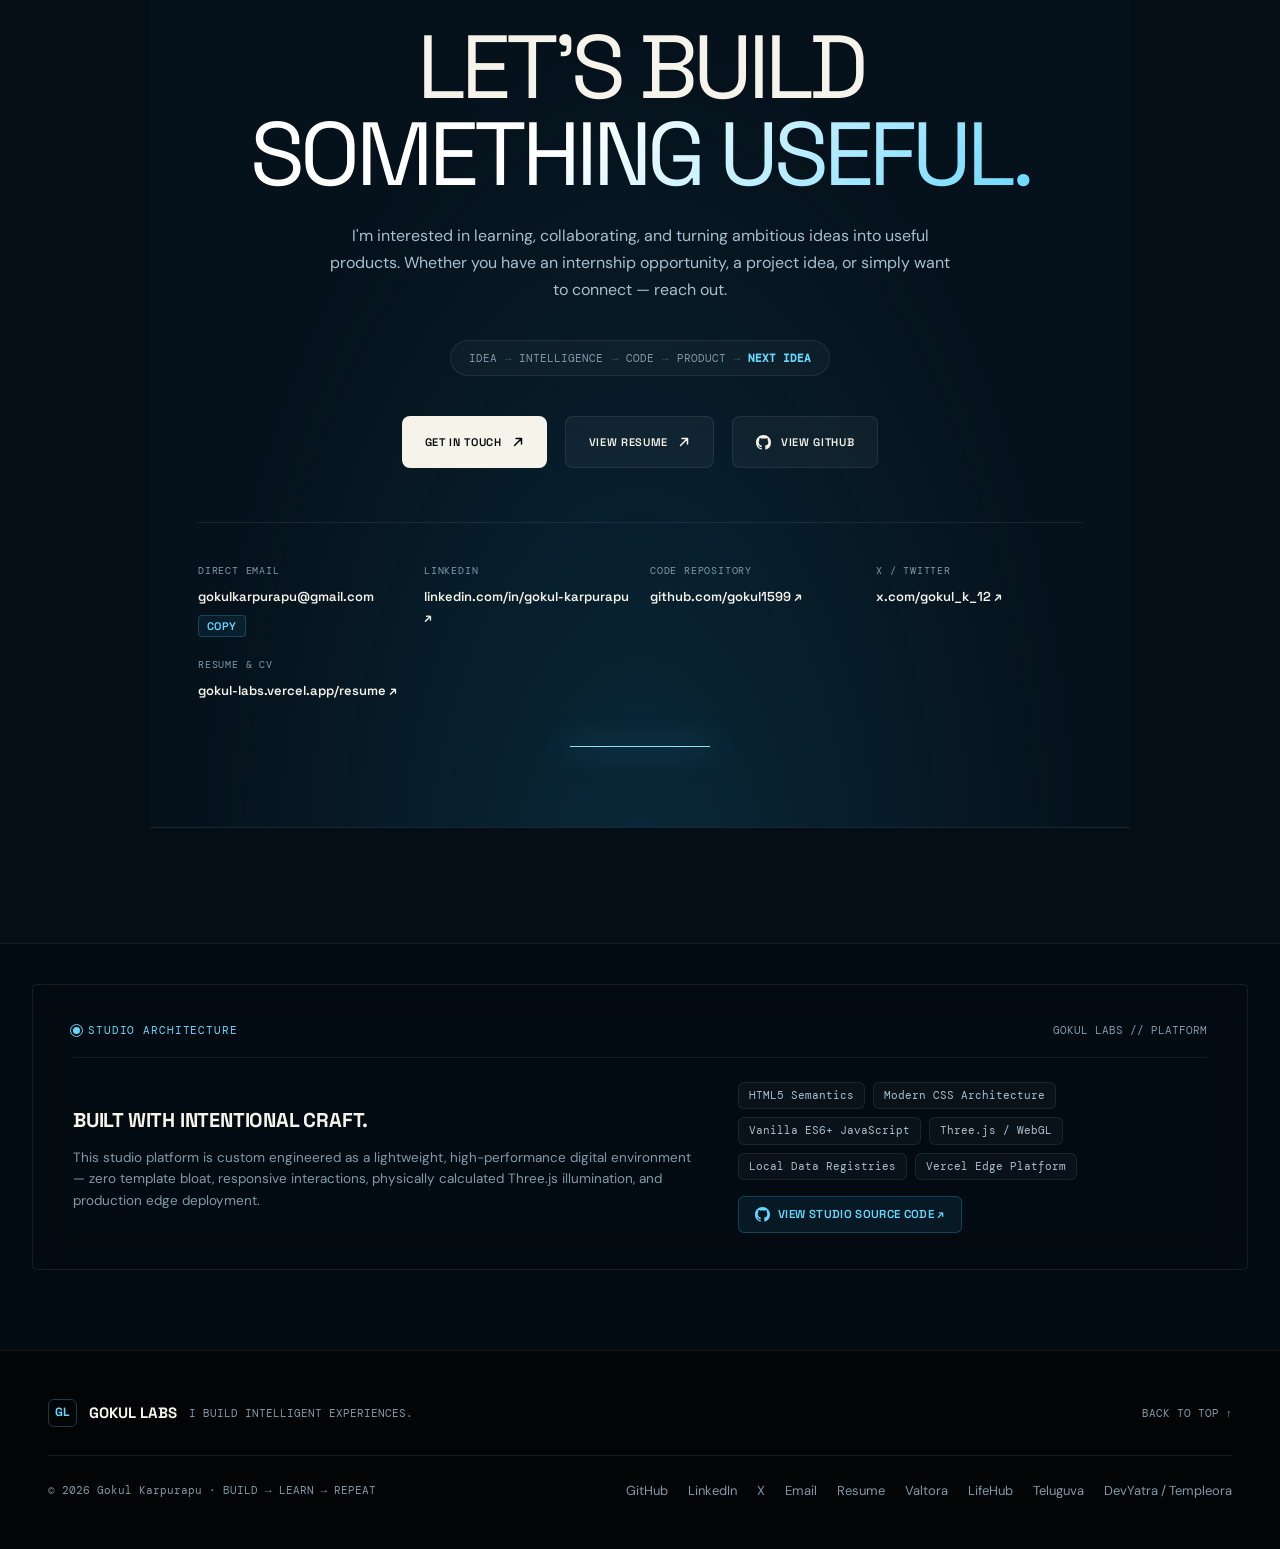
==== commit fd26da62: "Remove experimental Lab section and associated workbench handlers" ====
--- a/index.html
+++ b/index.html
@@ -118,7 +118,6 @@
           <li><a href="#hero" class="nav-link active" data-nav="hero">HERO</a></li>
           <li><a href="#work" class="nav-link" data-nav="work">WORK</a></li>
           <li><a href="#about" class="nav-link" data-nav="about">ABOUT</a></li>
-          <li><a href="#lab" class="nav-link" data-nav="lab">LAB</a></li>
           <li><a href="#stack" class="nav-link" data-nav="stack">STACK</a></li>
           <li><a href="#journey" class="nav-link" data-nav="journey">JOURNEY</a></li>
           <li><a href="#contact" class="nav-link" data-nav="contact">CONTACT</a></li>
@@ -177,10 +176,9 @@
           <li><a href="#hero" class="mobile-nav-link" data-nav="hero"><span class="m-num">01</span><span class="m-text">HERO</span></a></li>
           <li><a href="#work" class="mobile-nav-link" data-nav="work"><span class="m-num">02</span><span class="m-text">SELECTED WORK</span></a></li>
           <li><a href="#about" class="mobile-nav-link" data-nav="about"><span class="m-num">03</span><span class="m-text">ABOUT THE BUILDER</span></a></li>
-          <li><a href="#lab" class="mobile-nav-link" data-nav="lab"><span class="m-num">04</span><span class="m-text">LAB</span></a></li>
-          <li><a href="#stack" class="mobile-nav-link" data-nav="stack"><span class="m-num">05</span><span class="m-text">STACK</span></a></li>
-          <li><a href="#journey" class="mobile-nav-link" data-nav="journey"><span class="m-num">06</span><span class="m-text">JOURNEY &amp; NOW</span></a></li>
-          <li><a href="#contact" class="mobile-nav-link" data-nav="contact"><span class="m-num">07</span><span class="m-text">CONTACT</span></a></li>
+          <li><a href="#stack" class="mobile-nav-link" data-nav="stack"><span class="m-num">04</span><span class="m-text">STACK</span></a></li>
+          <li><a href="#journey" class="mobile-nav-link" data-nav="journey"><span class="m-num">05</span><span class="m-text">JOURNEY &amp; NOW</span></a></li>
+          <li><a href="#contact" class="mobile-nav-link" data-nav="contact"><span class="m-num">06</span><span class="m-text">CONTACT</span></a></li>
         </ul>
         <div class="mobile-drawer-utilities">
           <button type="button" class="mobile-util-btn" id="m-btn-cmd">
@@ -1130,178 +1128,12 @@
 
 
     <!-- ============================================================
-         SECTION 04: LAB — EXPERIMENTAL WORKBENCH (COMPACT & PURPOSEFUL)
-         ============================================================ -->
-    <section class="section-wrapper lab-section-compact" id="lab" aria-label="Laboratory Experiments">
-      <div class="section-container">
-        <div class="section-header-meta reveal">
-          <span class="section-number">04</span>
-          <span class="section-tag">LABORATORY</span>
-          <span class="section-line"></span>
-        </div>
-
-        <div class="section-title-row reveal">
-          <div>
-            <h2 class="section-heading">THE<br><span class="gradient-text">LAB.</span></h2>
-            <p class="section-subtext">
-              “Experiments, prototypes, explorations, and things I'm learning by building.”
-            </p>
-          </div>
-          <div class="lab-status-badge">
-            <span class="pulse-beacon amber"></span>
-            <span>4 WORKING PROTOTYPES</span>
-          </div>
-        </div>
-
-        <!-- 4 Interactive Lab Modules Grid (Refined & Compact) -->
-        <div class="lab-experiments-grid">
-
-          <!-- Lab 01: Prompt Structure & Tokenizer Analyzer -->
-          <div class="lab-module-card reveal tilt-card" id="exp-prompt">
-            <div class="module-header">
-              <span class="exp-code">EXP-01 // NLP</span>
-            </div>
-            <h3 class="exp-title">PROMPT STRUCTURE ANALYZER</h3>
-            <p class="exp-desc">
-              Deconstructs system instructions into semantic components (Role, Context, Objective, Constraints) with live token estimation.
-            </p>
-
-            <div class="exp-interactive-body">
-              <div class="preset-pills">
-                <span class="preset-label">PRESETS:</span>
-                <button class="preset-btn active" data-preset="venture">Venture</button>
-                <button class="preset-btn" data-preset="ocr">OCR</button>
-                <button class="preset-btn" data-preset="spatial">Spatial</button>
-              </div>
-
-              <textarea class="prompt-input-area" id="prompt-input" rows="3" aria-label="Interactive prompt analyzer text"></textarea>
-
-              <div class="prompt-breakdown-output" id="prompt-output">
-                <div class="output-role-chip"><span class="chip-k">ROLE:</span> <span id="out-role">Venture Architect</span></div>
-                <div class="output-role-chip"><span class="chip-k">CONTEXT:</span> <span id="out-context">Early-stage founder exploring venture hypotheses.</span></div>
-                <div class="output-role-chip"><span class="chip-k">OBJECTIVE:</span> <span id="out-objective">Formulate a lean MVP specification.</span></div>
-                <div class="output-role-chip"><span class="chip-k">CONSTRAINTS:</span> <span id="out-constraints">Avoid premature scaling; validate client-side privacy.</span></div>
-                <div class="output-meta-chips">
-                  <span><strong id="out-words">32</strong> WORDS</span>
-                  <span>~<strong id="out-tokens">42</strong> EST. TOKENS</span>
-                </div>
-              </div>
-            </div>
-          </div>
-
-          <!-- Lab 02: Refractive Material Shader Calibrator -->
-          <div class="lab-module-card reveal tilt-card" id="exp-material">
-            <div class="module-header">
-              <span class="exp-code">EXP-02 // WEBGL</span>
-            </div>
-            <h3 class="exp-title">REFRACTIVE MATERIAL CALIBRATOR</h3>
-            <p class="exp-desc">
-              Adjust the installation’s transmission, roughness, and IOR. Return to the hero to inspect your material.
-            </p>
-
-            <div class="exp-interactive-body">
-              <div class="slider-row">
-                <div class="slider-meta">
-                  <span class="sl-name">TRANSMISSION</span>
-                  <span class="sl-val" id="val-transmission">0.88</span>
-                </div>
-                <input type="range" id="slider-transmission" min="0" max="1" step="0.02" value="0.88" aria-label="Transmission slider">
-              </div>
-
-              <div class="slider-row">
-                <div class="slider-meta">
-                  <span class="sl-name">ROUGHNESS</span>
-                  <span class="sl-val" id="val-roughness">0.08</span>
-                </div>
-                <input type="range" id="slider-roughness" min="0" max="0.5" step="0.02" value="0.08" aria-label="Roughness slider">
-              </div>
-
-              <div class="slider-row">
-                <div class="slider-meta">
-                  <span class="sl-name">IOR</span>
-                  <span class="sl-val" id="val-ior">1.55</span>
-                </div>
-                <input type="range" id="slider-ior" min="1.0" max="2.4" step="0.05" value="1.55" aria-label="IOR slider">
-              </div>
-
-              <button class="btn-reset-shader" id="btn-reset-shader">RESET OPTICS</button>
-            </div>
-          </div>
-
-          <!-- Lab 03: Kinetic Magnetic Spring Physics -->
-          <div class="lab-module-card reveal tilt-card" id="exp-physics">
-            <div class="module-header">
-              <span class="exp-code">EXP-03 // INTERACTION</span>
-            </div>
-            <h3 class="exp-title">KINETIC SPRING PHYSICS</h3>
-            <p class="exp-desc">
-              Damped harmonic oscillation simulation testing mass, stiffness, and damping for tactile UI responses.
-            </p>
-
-            <div class="exp-interactive-body">
-              <div class="spring-presets">
-                <button class="spring-preset-btn active" data-stiffness="280" data-damping="22" data-mass="1">Snappy</button>
-                <button class="spring-preset-btn" data-stiffness="120" data-damping="14" data-mass="1.2">Ethereal</button>
-                <button class="spring-preset-btn" data-stiffness="200" data-damping="35" data-mass="1.5">Damped</button>
-              </div>
-
-              <div class="spring-test-stage" id="spring-stage" title="Click or drag to test spring physics">
-                <div class="spring-node" id="spring-target">
-                  <span>DRAG</span>
-                </div>
-                <div class="spring-crosshair" aria-hidden="true">+</div>
-              </div>
-
-              <div class="spring-readout">
-                <span>STIFFNESS: <strong id="lbl-stiffness">280</strong></span>
-                <span>DAMPING: <strong id="lbl-damping">22</strong></span>
-              </div>
-            </div>
-          </div>
-
-          <!-- Lab 04: State Pipeline Visualizer -->
-          <div class="lab-module-card reveal tilt-card" id="exp-pipeline">
-            <div class="module-header">
-              <span class="exp-code">EXP-04 // WORKFLOW</span>
-            </div>
-            <h3 class="exp-title">TRANSFORMATION PIPELINE</h3>
-            <p class="exp-desc">
-              Visual state machine tracking the lifecycle: IDEA → INTELLIGENCE → CODE → PRODUCT. Click stages to inspect.
-            </p>
-
-            <div class="exp-interactive-body">
-              <div class="state-pipeline-nodes">
-                <button class="pipeline-step-node active" data-stage="0">IDEA</button>
-                <span class="step-connector">→</span>
-                <button class="pipeline-step-node" data-stage="1">INTEL</button>
-                <span class="step-connector">→</span>
-                <button class="pipeline-step-node" data-stage="2">CODE</button>
-                <span class="step-connector">→</span>
-                <button class="pipeline-step-node" data-stage="3">PRODUCT</button>
-              </div>
-
-              <div class="pipeline-detail-box" id="pipeline-detail">
-                <div class="box-tag">STAGE 01 // PROBLEM DEFINITION</div>
-                <h4 class="box-headline">Idea &amp; Hypothesis Formulation</h4>
-                <p class="box-copy">
-                  Isolate friction, question default assumptions, and define clear success criteria before writing code.
-                </p>
-              </div>
-            </div>
-          </div>
-
-        </div>
-      </div>
-    </section>
-
-
-    <!-- ============================================================
-         SECTION 05: STACK — COMPACT & CREDIBLE ("WORKING WITH")
+         SECTION 04: STACK — COMPACT & CREDIBLE ("WORKING WITH")
          ============================================================ -->
     <section class="section-wrapper" id="stack" aria-label="Technical Skills">
       <div class="section-container">
         <div class="section-header-meta reveal">
-          <span class="section-number">05</span>
+          <span class="section-number">04</span>
           <span class="section-tag">TECHNICAL STACK</span>
           <span class="section-line"></span>
         </div>
@@ -1395,7 +1227,7 @@
     <section class="section-wrapper" id="journey" aria-label="Journey and Status">
       <div class="section-container">
         <div class="section-header-meta reveal">
-          <span class="section-number">06</span>
+          <span class="section-number">05</span>
           <span class="section-tag">JOURNEY &amp; NOW</span>
           <span class="section-line"></span>
         </div>
@@ -1518,7 +1350,7 @@
     <section class="section-wrapper contact-section" id="contact" aria-label="Contact and Connect">
       <div class="section-container">
         <div class="section-header-meta reveal">
-          <span class="section-number">07</span>
+          <span class="section-number">06</span>
           <span class="section-tag">CONNECT</span>
           <span class="section-line"></span>
         </div>
@@ -1904,10 +1736,9 @@
     </svg>
   </button>
 
-  <!-- Project Registry, DevYatra Atlas, Laboratory & Live Status Data -->
+  <!-- Project Registry, DevYatra Atlas & Live Status Data -->
   <script src="data/projects.js"></script>
   <script src="data/devyatra_places.js"></script>
-  <script src="data/lab.js"></script>
   <script src="data/now.js"></script>
 
   <!-- Three.js Library -->
--- a/cinematic.css
+++ b/cinematic.css
@@ -66,9 +66,9 @@
 .hero-cta-group .btn-primary:hover { background:#67d8ff; color:#020b12; box-shadow:0 6px 28px rgba(103,216,255,.45); transform:translateY(-1px); }
 .hero-cta-group .btn-resume-cta { font:11px var(--font-meta); padding:13px 20px; min-height:44px; border-radius:6px; background:rgba(11,35,49,.6); border:1px solid rgba(103,216,255,.35); color:#c2eeff; font-weight:500; letter-spacing:.08em; transition:all .25s ease; }
 .hero-cta-group .btn-resume-cta:hover { background:rgba(103,216,255,.16); border-color:#67d8ff; color:#fff; transform:translateY(-1px); }
-.hero-cta-group .btn-github-cta { font:10px var(--font-meta); padding:11px 16px; min-height:40px; border-radius:6px; background:rgba(255,255,255,.03); border:1px solid rgba(255,255,255,.1); color:#8aa9ba; letter-spacing:.06em; transition:all .2s ease; }
+.hero-cta-group .btn-github-cta { font:10px var(--font-meta); padding:11px 16px; min-height:44px; border-radius:6px; background:rgba(255,255,255,.03); border:1px solid rgba(255,255,255,.1); color:#8aa9ba; letter-spacing:.06em; transition:all .2s ease; }
 .hero-cta-group .btn-github-cta:hover { background:rgba(255,255,255,.08); border-color:rgba(255,255,255,.25); color:#f5f3ea; }
-.hero-cta-group .btn-contact-cta { font:10px var(--font-meta); padding:11px 16px; min-height:40px; border-radius:6px; background:transparent; border:1px solid transparent; color:#728c9b; letter-spacing:.06em; display:inline-flex; align-items:center; gap:6px; transition:all .2s ease; }
+.hero-cta-group .btn-contact-cta { font:10px var(--font-meta); padding:11px 16px; min-height:44px; border-radius:6px; background:transparent; border:1px solid transparent; color:#728c9b; letter-spacing:.06em; display:inline-flex; align-items:center; gap:6px; transition:all .2s ease; }
 .hero-cta-group .btn-contact-cta:hover { color:#c2eeff; }
 .hero-artifact-hud { position:relative; display:block; min-height:0; height:600px; width:100%; align-self:center; z-index:1; pointer-events:auto; }
 .hero-artifact-hud #webgl-canvas { position:absolute; inset:0; width:100%; height:100%; opacity:0; z-index:1; pointer-events:none; transition:opacity .8s; }
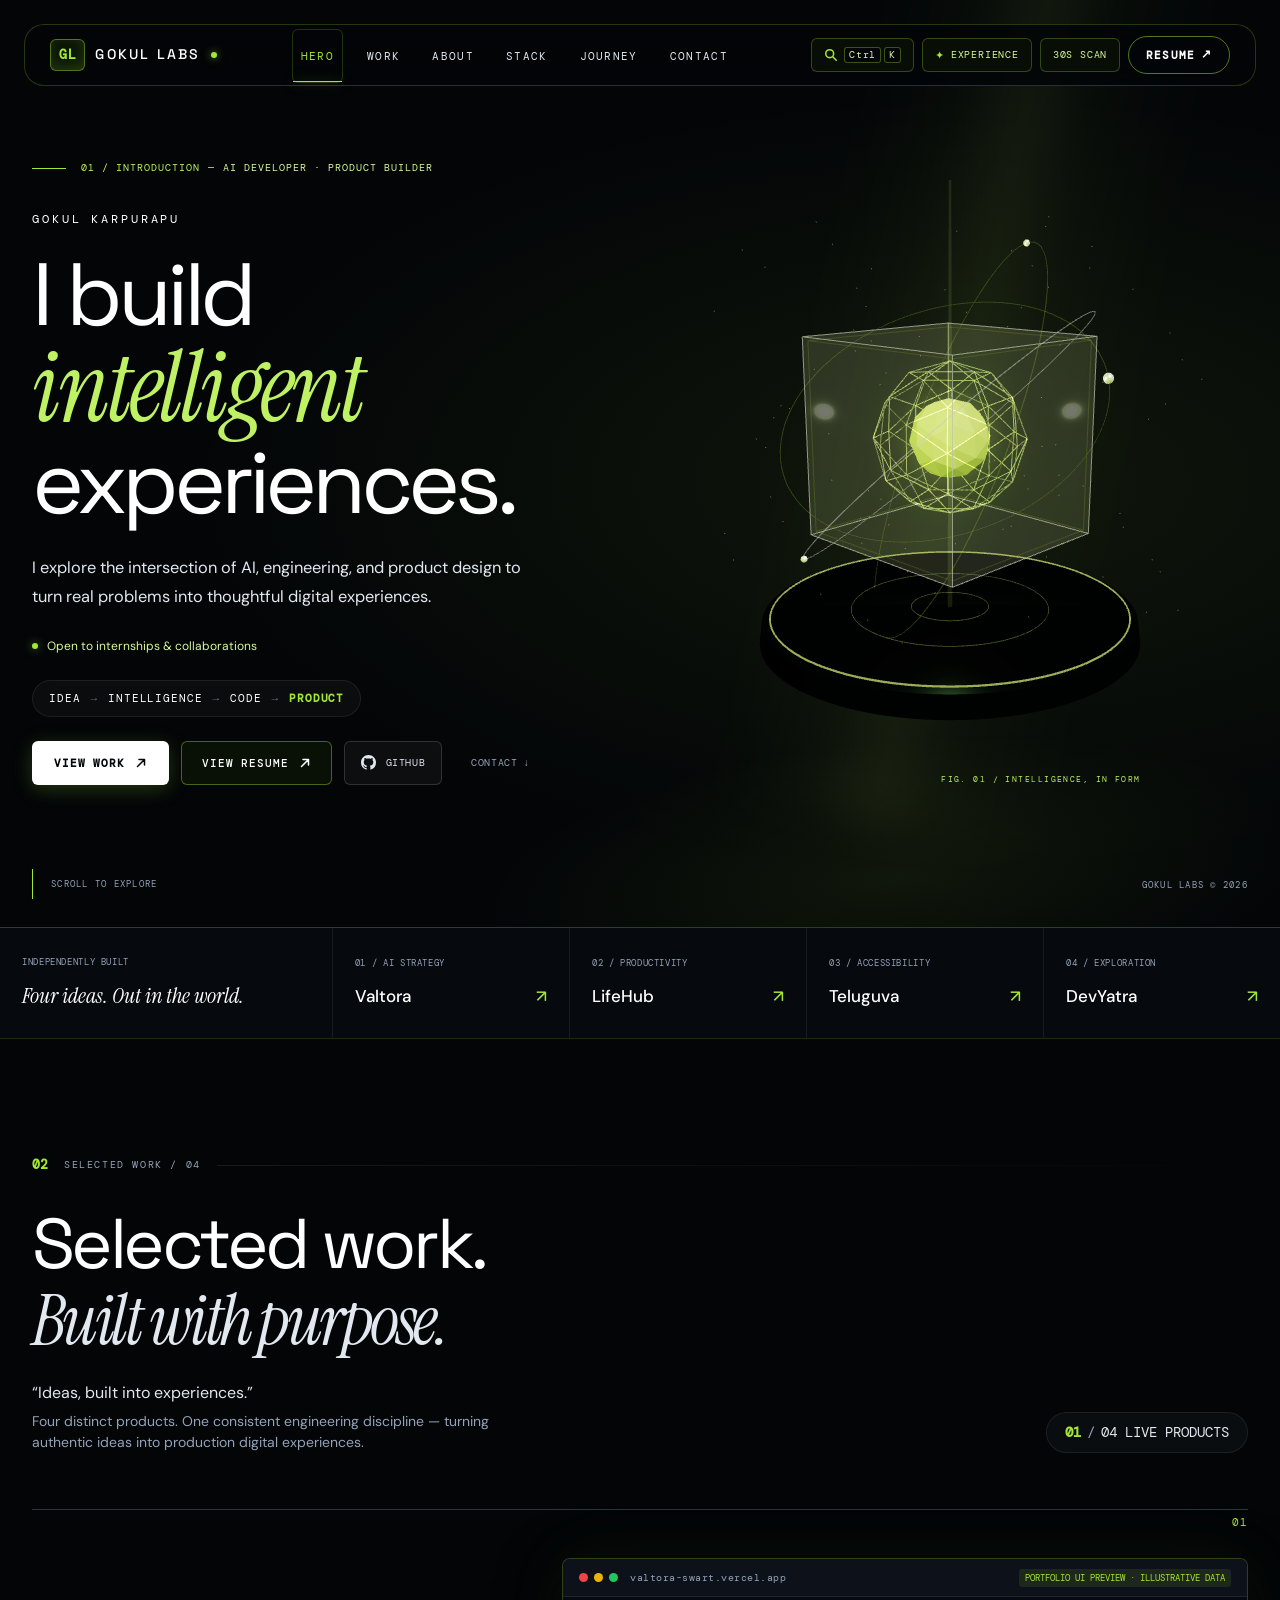
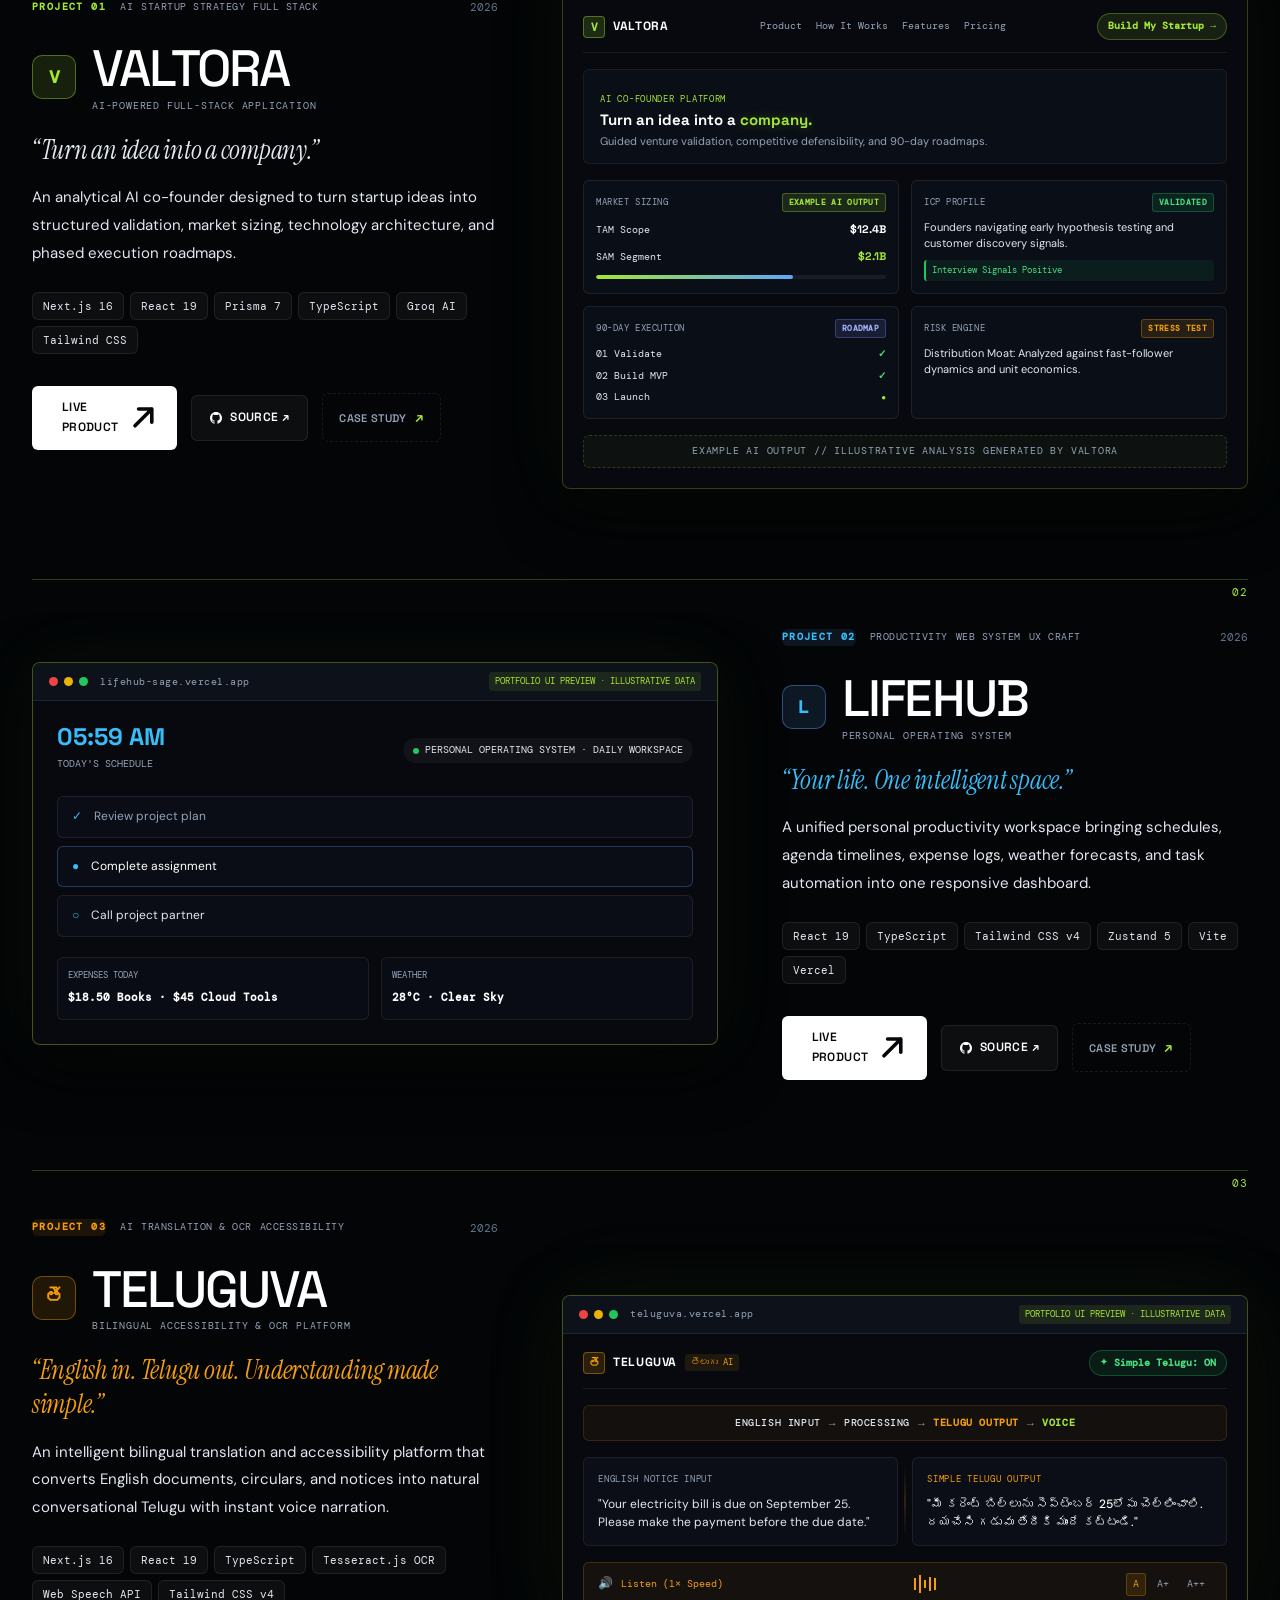
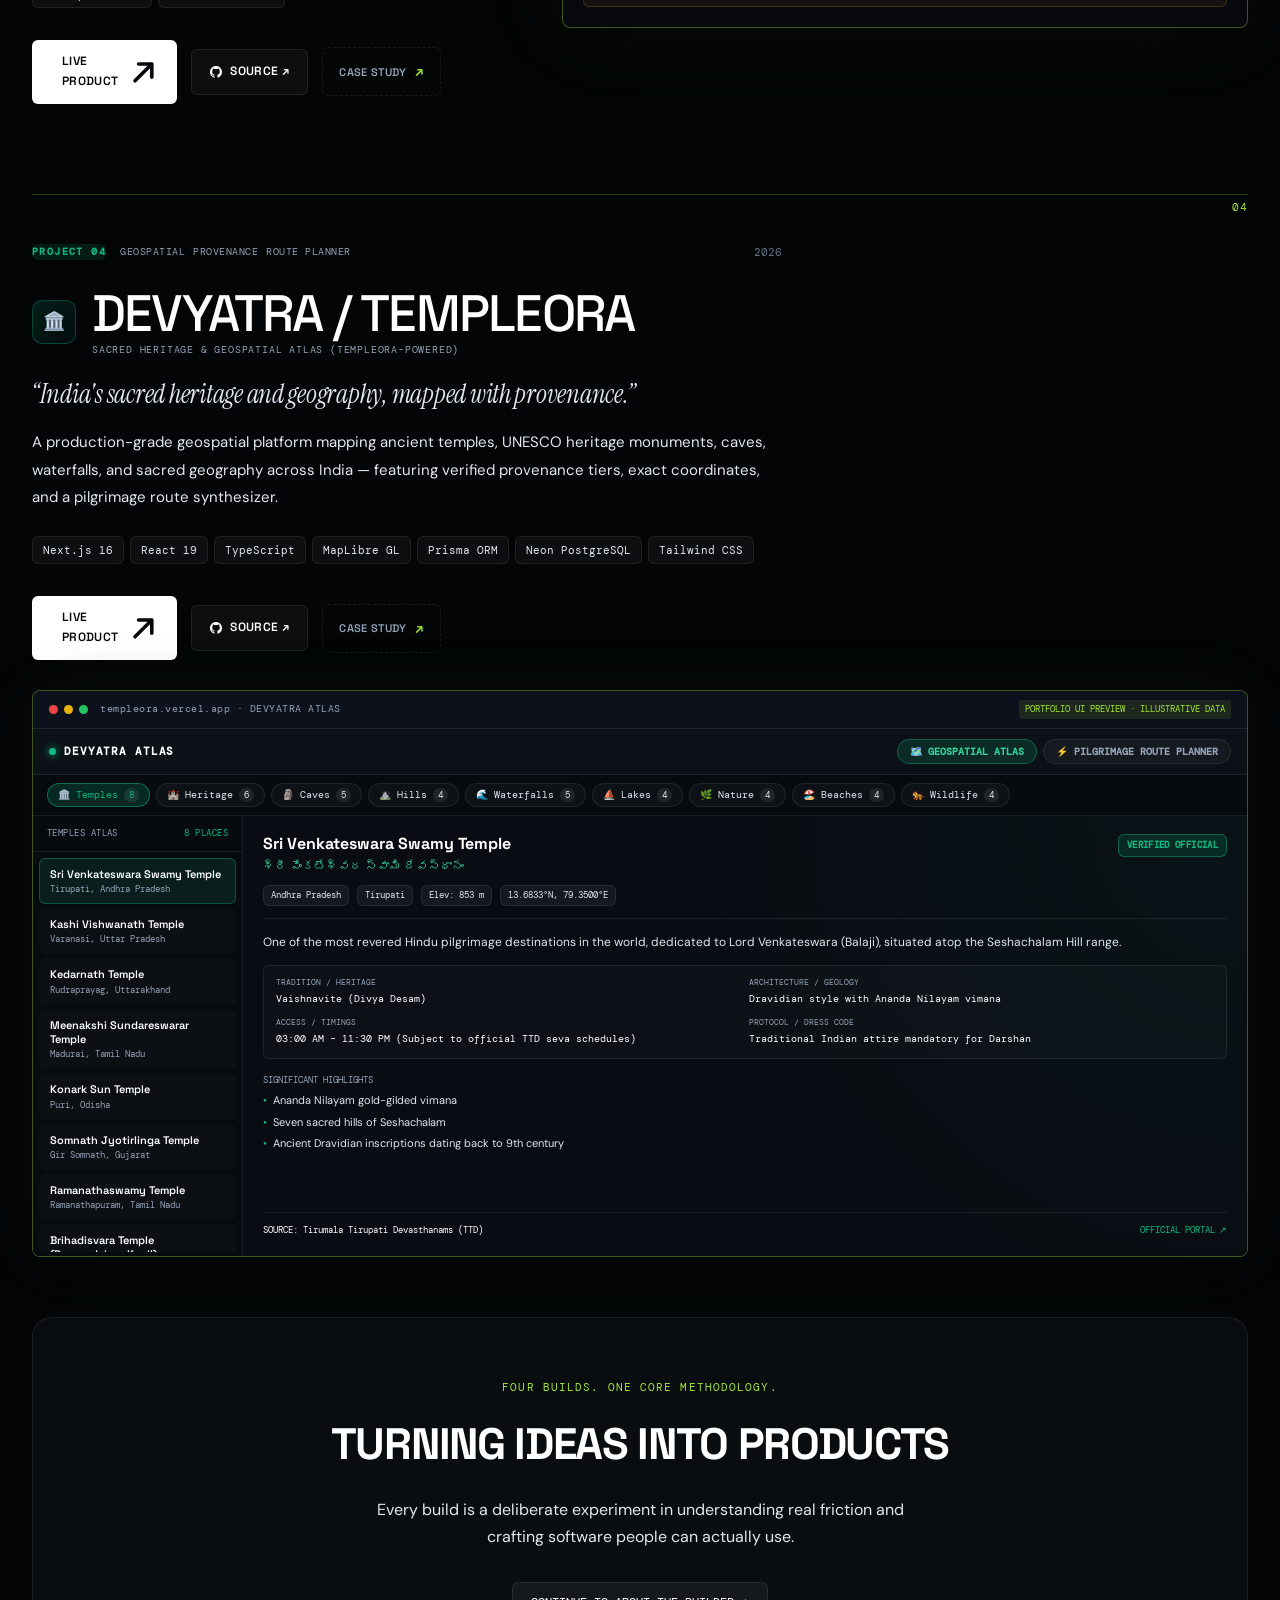
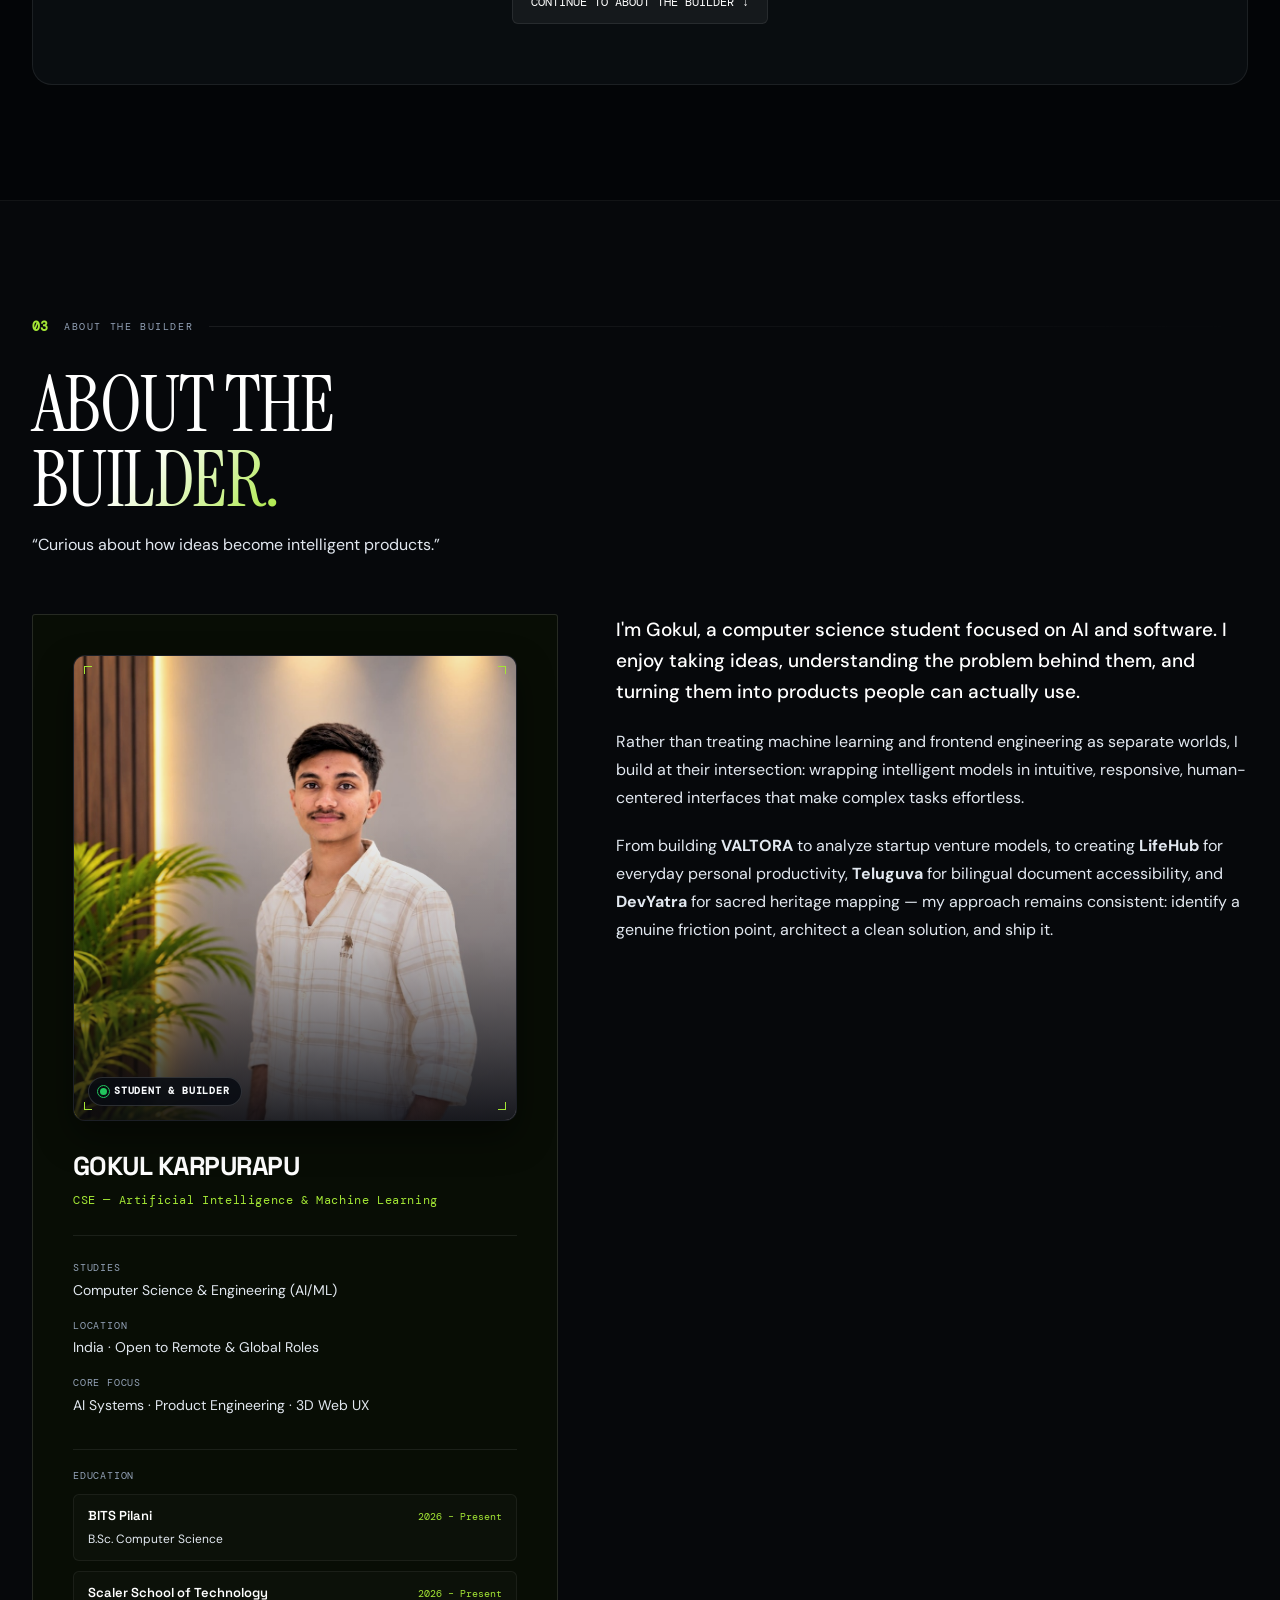
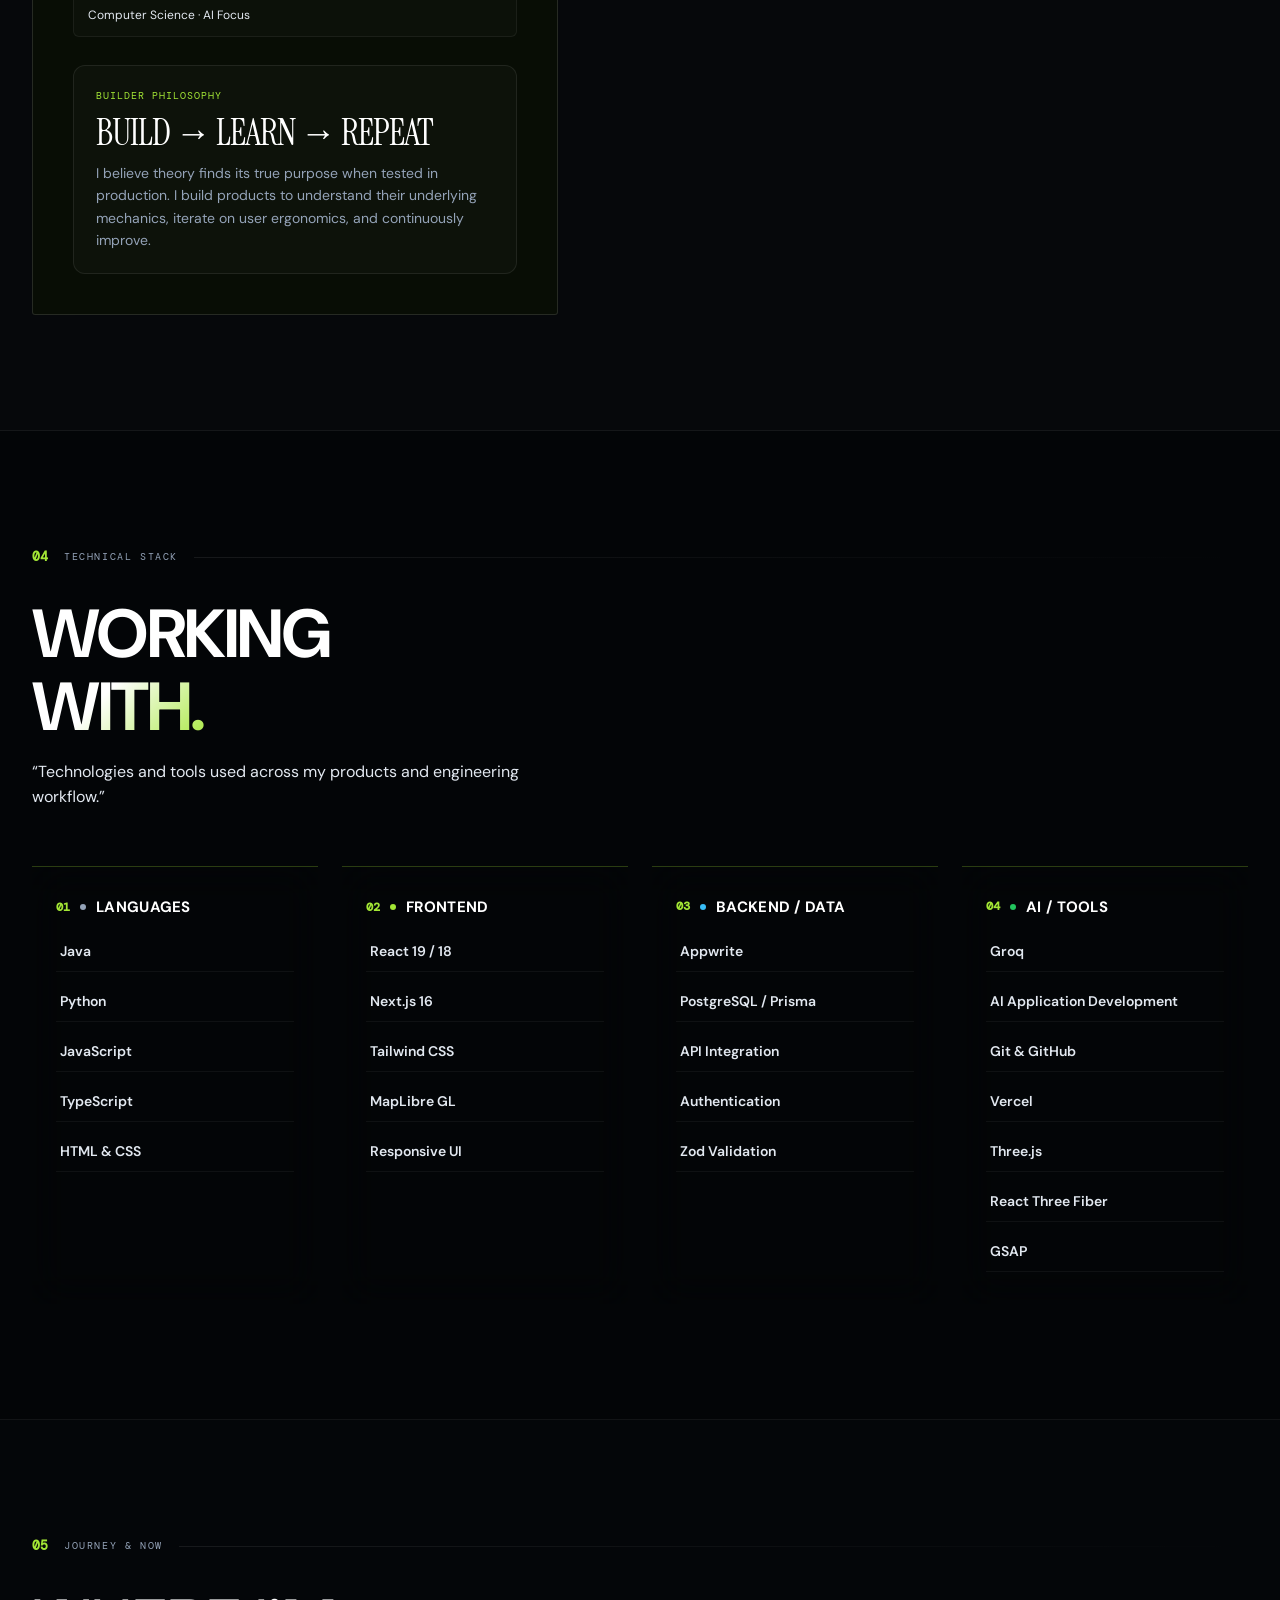
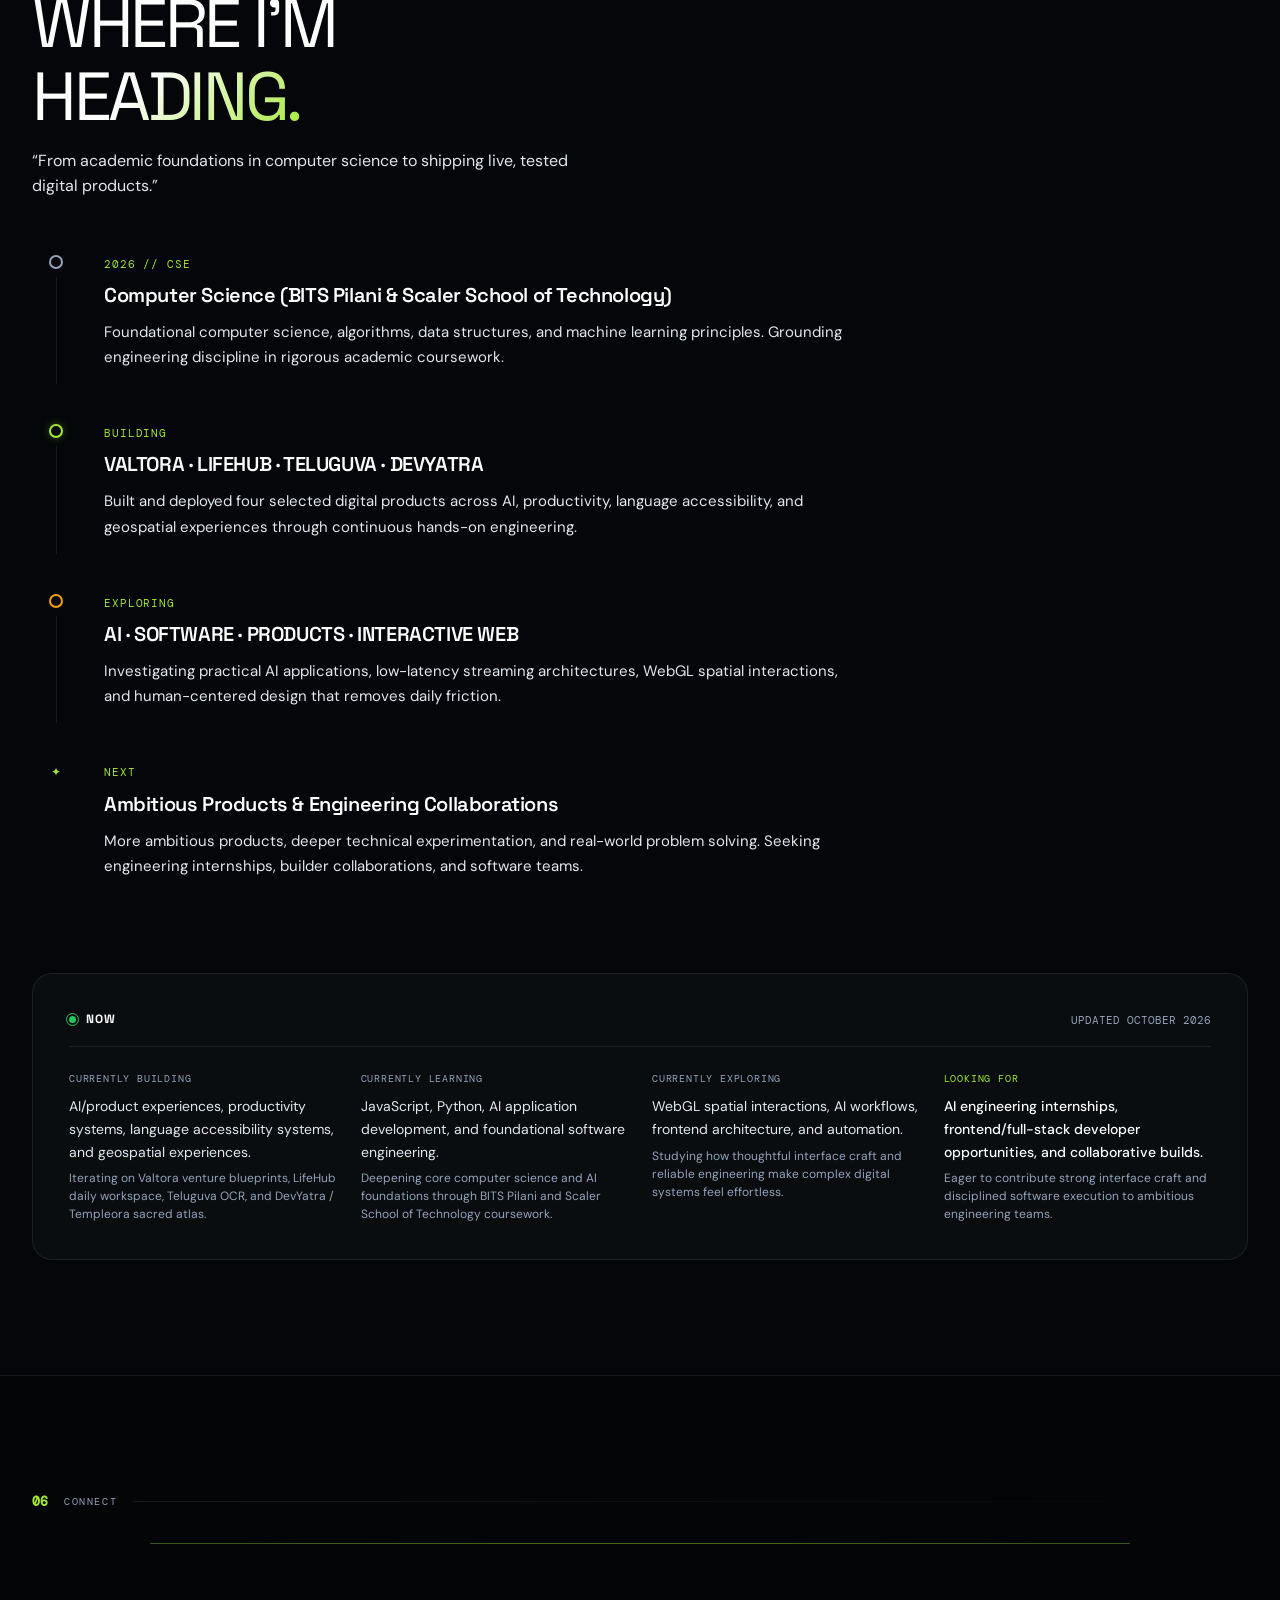
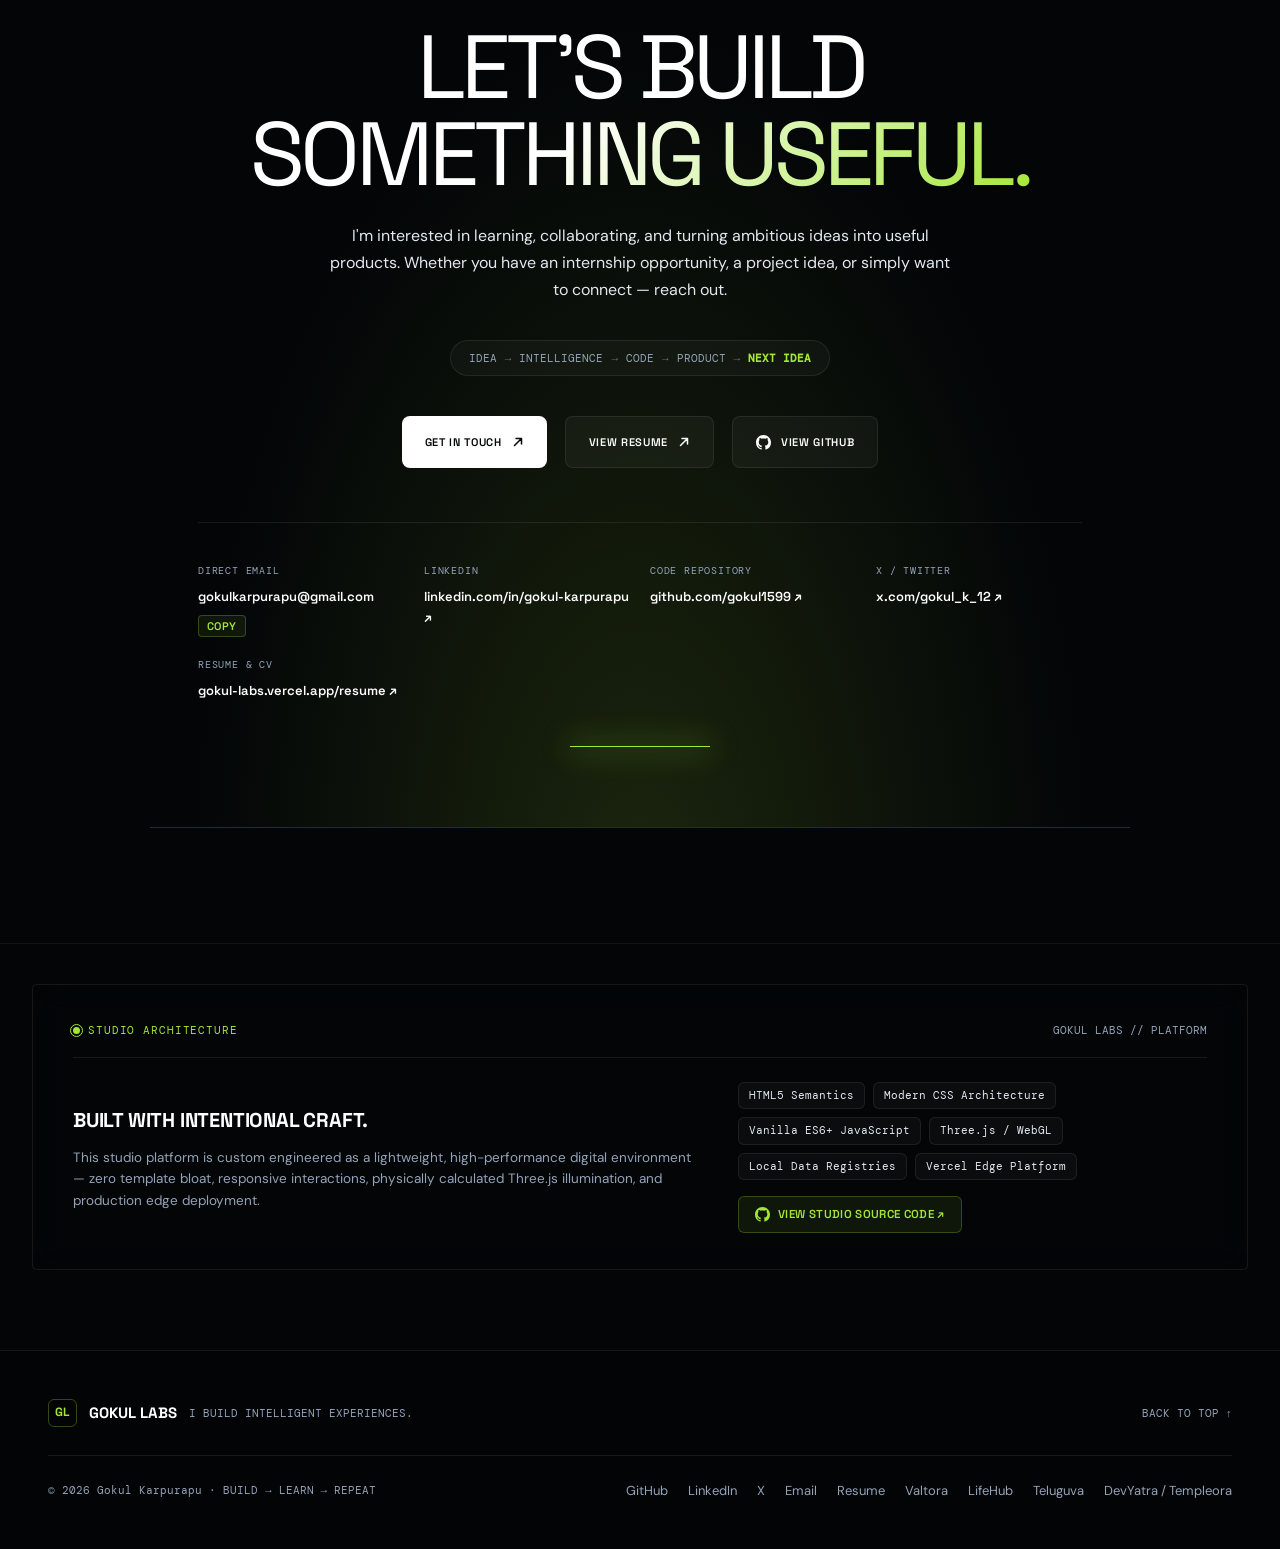
==== commit 60e781fe: "Transform color system to midnight black, pure white, and lime green" ====
--- a/index.html
+++ b/index.html
@@ -10,7 +10,7 @@
   <meta name="description" content="Gokul Karpurapu is a CSE student focused on AI, software and product building, creating intelligent digital experiences and real-world products.">
   <meta name="keywords" content="Gokul Karpurapu, Gokul Labs, AI Developer, Product Builder, Software Engineer, VALTORA, LifeHub, Teluguva, CSE AI, Machine Learning Portfolio">
   <meta name="author" content="Gokul Karpurapu">
-  <meta name="theme-color" content="#06070a">
+  <meta name="theme-color" content="#030507">
   <link rel="canonical" href="https://gokul-labs.vercel.app">
 
   <!-- Open Graph / Facebook / LinkedIn -->
--- a/style.css
+++ b/style.css
@@ -9,37 +9,37 @@
    1. DESIGN TOKENS & SYSTEM PROPERTIES
    -------------------------------------------------------------------------- */
 :root {
-  /* Surface Matrix */
-  --bg-primary: #06070a;
-  --bg-secondary: #0a0c12;
-  --bg-tertiary: #0f121a;
-  --surface-panel: rgba(12, 15, 22, 0.72);
-  --surface-panel-hover: rgba(18, 23, 34, 0.88);
-  --surface-elevated: rgba(22, 28, 42, 0.85);
-  --surface-glass-modal: rgba(8, 10, 16, 0.94);
-
-  /* Primary Accent: Electric Ice Cyan */
-  --accent-cyan: #38bdf8;
-  --accent-cyan-light: #7dd3fc;
-  --accent-cyan-glow: rgba(56, 189, 248, 0.28);
-  --accent-cyan-subtle: rgba(56, 189, 248, 0.12);
+  /* Surface Matrix — Midnight Black Foundation */
+  --bg-primary: #030507;
+  --bg-secondary: #080a0e;
+  --bg-tertiary: #0e1117;
+  --surface-panel: rgba(10, 13, 18, 0.78);
+  --surface-panel-hover: rgba(16, 21, 29, 0.9);
+  --surface-elevated: rgba(18, 24, 34, 0.88);
+  --surface-glass-modal: rgba(6, 8, 12, 0.96);
+
+  /* Primary Accent: Electric Intelligent Lime Green */
+  --accent-cyan: #a3e635;
+  --accent-cyan-light: #bef264;
+  --accent-cyan-glow: rgba(163, 230, 53, 0.32);
+  --accent-cyan-subtle: rgba(163, 230, 53, 0.12);
 
   /* Supporting Context Accents */
-  --accent-blue: #60a5fa;
+  --accent-blue: #38bdf8;
   --accent-amber: #f59e0b;
   --accent-terracotta: #b8664e;
-  --accent-green: #10b981;
-
-  /* Typography Matrix */
-  --text-primary: #f8fafc;
-  --text-secondary: #94a3b8;
-  --text-muted: #64748b;
-  --text-subtle: #475569;
+  --accent-green: #22c55e;
+
+  /* Typography Matrix — Pure White & High-Legibility Silvers */
+  --text-primary: #ffffff;
+  --text-secondary: #e2e8f0;
+  --text-muted: #94a3b8;
+  --text-subtle: #64748b;
 
   /* Border Tiers */
   --border-subtle: rgba(255, 255, 255, 0.08);
-  --border-glass: rgba(255, 255, 255, 0.12);
-  --border-focus: rgba(56, 189, 248, 0.35);
+  --border-glass: rgba(255, 255, 255, 0.14);
+  --border-focus: rgba(163, 230, 53, 0.45);
 
   /* ========================================================================
      CENTRALIZED EDITORIAL TYPOGRAPHY MATRIX (GOKUL LABS v8.0)
@@ -110,8 +110,8 @@
 }
 
 ::selection {
-  background: rgba(56, 189, 248, 0.25);
-  color: #fff;
+  background: rgba(163, 230, 53, 0.32);
+  color: #030507;
 }
 
 img, svg {
@@ -175,7 +175,7 @@
   inset: 0;
   z-index: 1;
   pointer-events: none;
-  background: radial-gradient(circle at 75% 20%, rgba(56, 189, 248, 0.05) 0%, transparent 60%),
+  background: radial-gradient(circle at 75% 20%, rgba(163, 230, 53, 0.05) 0%, transparent 60%),
               radial-gradient(circle at 20% 80%, rgba(99, 102, 241, 0.04) 0%, transparent 60%);
 }
 
@@ -206,7 +206,7 @@
 .fallback-glass-monolith {
   width: 180px;
   height: 240px;
-  border: 1px solid rgba(56, 189, 248, 0.25);
+  border: 1px solid rgba(163, 230, 53, 0.25);
   border-radius: var(--radius-md);
   background: rgba(12, 18, 30, 0.7);
   backdrop-filter: blur(12px);
@@ -226,7 +226,7 @@
 .fallback-frame-ring {
   position: absolute;
   inset: -15px;
-  border: 1px dashed rgba(56, 189, 248, 0.2);
+  border: 1px dashed rgba(163, 230, 53, 0.2);
   border-radius: 50%;
 }
 @keyframes pulseCore {
@@ -268,7 +268,7 @@
   left: -18px;
   width: 36px;
   height: 36px;
-  border: 1px solid rgba(56, 189, 248, 0.45);
+  border: 1px solid rgba(163, 230, 53, 0.45);
   border-radius: 50%;
   pointer-events: none;
   z-index: 10000;
@@ -280,7 +280,7 @@
   top: -26px;
   left: -26px;
   border-color: var(--accent-cyan);
-  background: rgba(56, 189, 248, 0.06);
+  background: rgba(163, 230, 53, 0.06);
 }
 
 /* --------------------------------------------------------------------------
@@ -330,8 +330,8 @@
   letter-spacing: 0.05em;
   padding: 4px 8px;
   border-radius: var(--radius-sm);
-  background: rgba(56, 189, 248, 0.1);
-  border: 1px solid rgba(56, 189, 248, 0.3);
+  background: rgba(163, 230, 53, 0.1);
+  border: 1px solid rgba(163, 230, 53, 0.3);
   color: var(--accent-cyan);
 }
 
@@ -381,7 +381,7 @@
 
 .nav-link.active {
   color: var(--accent-cyan);
-  border: 1px solid rgba(56, 189, 248, 0.2);
+  border: 1px solid rgba(163, 230, 53, 0.2);
 }
 
 .header-actions {
@@ -412,8 +412,8 @@
   font-weight: 600;
   letter-spacing: 0.05em;
   color: #ffffff;
-  background: rgba(56, 189, 248, 0.12);
-  border: 1px solid rgba(56, 189, 248, 0.4);
+  background: rgba(163, 230, 53, 0.12);
+  border: 1px solid rgba(163, 230, 53, 0.4);
   padding: 6px 14px;
   border-radius: var(--radius-pill);
   text-decoration: none;
@@ -421,10 +421,10 @@
 }
 
 .header-resume-btn:hover {
-  background: rgba(56, 189, 248, 0.22);
+  background: rgba(163, 230, 53, 0.22);
   border-color: var(--accent-cyan);
   color: var(--accent-cyan);
-  box-shadow: 0 0 16px rgba(56, 189, 248, 0.25);
+  box-shadow: 0 0 16px rgba(163, 230, 53, 0.25);
   transform: translateY(-1px);
 }
 
@@ -572,7 +572,7 @@
   transition: all var(--transition-fast);
 }
 .mobile-util-btn:hover {
-  background: rgba(56, 189, 248, 0.1);
+  background: rgba(163, 230, 53, 0.1);
   border-color: var(--border-focus);
   color: var(--accent-cyan);
 }
@@ -1009,7 +1009,7 @@
 }
 .nav-dock-item.active {
   color: var(--accent-cyan);
-  border: 1px solid rgba(56, 189, 248, 0.3);
+  border: 1px solid rgba(163, 230, 53, 0.3);
 }
 
 /* Project Sequence Container & Card Layout */
@@ -1057,7 +1057,7 @@
   border-radius: var(--radius-sm);
   background: var(--accent-cyan-subtle);
   color: var(--accent-cyan);
-  border: 1px solid rgba(56, 189, 248, 0.3);
+  border: 1px solid rgba(163, 230, 53, 0.3);
 }
 .project-number-badge.blue {
   background: rgba(96, 165, 250, 0.1);
@@ -1109,7 +1109,7 @@
   font-weight: 800;
   flex-shrink: 0;
 }
-.v-mark { background: var(--accent-cyan-subtle); color: var(--accent-cyan); border: 1px solid rgba(56, 189, 248, 0.4); }
+.v-mark { background: var(--accent-cyan-subtle); color: var(--accent-cyan); border: 1px solid rgba(163, 230, 53, 0.4); }
 .l-mark { background: rgba(96, 165, 250, 0.12); color: var(--accent-blue); border: 1px solid rgba(96, 165, 250, 0.4); }
 .t-mark { background: rgba(245, 158, 11, 0.12); color: var(--accent-amber); border: 1px solid rgba(245, 158, 11, 0.4); }
 .b-mark { background: rgba(184, 102, 78, 0.12); color: var(--accent-terracotta); border: 1px solid rgba(184, 102, 78, 0.4); }
@@ -1323,7 +1323,7 @@
   color: var(--accent-cyan);
   margin-left: auto;
   padding: 2px 6px;
-  background: rgba(56, 189, 248, 0.1);
+  background: rgba(163, 230, 53, 0.1);
   border-radius: 3px;
 }
 
@@ -1353,8 +1353,8 @@
   width: 22px;
   height: 22px;
   border-radius: 4px;
-  background: rgba(56, 189, 248, 0.15);
-  border: 1px solid rgba(56, 189, 248, 0.4);
+  background: rgba(163, 230, 53, 0.15);
+  border: 1px solid rgba(163, 230, 53, 0.4);
   color: var(--accent-cyan);
   font-family: var(--font-mono);
   font-size: 11px;
@@ -1384,8 +1384,8 @@
   font-size: 10px;
   font-weight: 600;
   color: var(--accent-cyan);
-  background: rgba(56, 189, 248, 0.1);
-  border: 1px solid rgba(56, 189, 248, 0.3);
+  background: rgba(163, 230, 53, 0.1);
+  border: 1px solid rgba(163, 230, 53, 0.3);
   padding: 4px 10px;
   border-radius: var(--radius-pill);
 }
@@ -1464,7 +1464,7 @@
   letter-spacing: 0.04em;
 }
 
-.vui-pill-cyan { background: rgba(56, 189, 248, 0.12); color: var(--accent-cyan); border: 1px solid rgba(56, 189, 248, 0.3); }
+.vui-pill-cyan { background: rgba(163, 230, 53, 0.12); color: var(--accent-cyan); border: 1px solid rgba(163, 230, 53, 0.3); }
 .vui-pill-green { background: rgba(34, 197, 94, 0.12); color: #4ade80; border: 1px solid rgba(34, 197, 94, 0.3); }
 .vui-pill-indigo { background: rgba(129, 140, 248, 0.12); color: #a5b4fc; border: 1px solid rgba(129, 140, 248, 0.3); }
 .vui-pill-amber { background: rgba(245, 158, 11, 0.12); color: var(--accent-amber); border: 1px solid rgba(245, 158, 11, 0.3); }
@@ -1556,8 +1556,8 @@
   color: var(--text-muted);
   text-align: center;
   padding: 8px 12px;
-  background: rgba(56, 189, 248, 0.04);
-  border: 1px dashed rgba(56, 189, 248, 0.2);
+  background: rgba(163, 230, 53, 0.04);
+  border: 1px dashed rgba(163, 230, 53, 0.2);
   border-radius: var(--radius-sm);
   margin-top: 4px;
 }
@@ -2210,7 +2210,7 @@
 
 .edu-entry:hover {
   background: rgba(255, 255, 255, 0.04);
-  border-color: rgba(56, 189, 248, 0.3);
+  border-color: rgba(163, 230, 53, 0.3);
 }
 
 .edu-entry-header {
@@ -2730,7 +2730,7 @@
 }
 .tech-row:hover {
   transform: translateX(4px);
-  border-bottom-color: rgba(56, 189, 248, 0.25);
+  border-bottom-color: rgba(163, 230, 53, 0.25);
 }
 .tech-name {
   font-family: var(--font-stack);
@@ -3010,8 +3010,8 @@
   font-weight: 600;
   letter-spacing: 0.04em;
   color: var(--accent-cyan);
-  background: rgba(56, 189, 248, 0.08);
-  border: 1px solid rgba(56, 189, 248, 0.25);
+  background: rgba(163, 230, 53, 0.08);
+  border: 1px solid rgba(163, 230, 53, 0.25);
   padding: 3px 8px;
   border-radius: 4px;
   cursor: pointer;
@@ -3047,7 +3047,7 @@
 }
 
 .built-with-card:hover {
-  border-color: rgba(56, 189, 248, 0.3);
+  border-color: rgba(163, 230, 53, 0.3);
 }
 
 .bw-header {
@@ -3129,8 +3129,8 @@
   font-weight: 600;
   letter-spacing: 0.03em;
   color: var(--accent-cyan);
-  background: rgba(56, 189, 248, 0.08);
-  border: 1px solid rgba(56, 189, 248, 0.25);
+  background: rgba(163, 230, 53, 0.08);
+  border: 1px solid rgba(163, 230, 53, 0.25);
   padding: 8px 16px;
   border-radius: var(--radius-sm);
   text-decoration: none;
@@ -3138,7 +3138,7 @@
 }
 
 .bw-repo-link:hover {
-  background: rgba(56, 189, 248, 0.16);
+  background: rgba(163, 230, 53, 0.16);
   border-color: var(--accent-cyan);
   transform: translateY(-1px);
 }
@@ -3177,7 +3177,7 @@
   font-weight: 700;
   color: var(--accent-cyan);
   padding: 3px 6px;
-  border: 1px solid rgba(56, 189, 248, 0.3);
+  border: 1px solid rgba(163, 230, 53, 0.3);
   border-radius: var(--radius-sm);
 }
 .ft-name {
@@ -3718,12 +3718,12 @@
   transition: all var(--transition-fast);
 }
 .recruiter-quick-btn:hover {
-  background: rgba(56, 189, 248, 0.1);
-  border-color: rgba(56, 189, 248, 0.4);
+  background: rgba(163, 230, 53, 0.1);
+  border-color: rgba(163, 230, 53, 0.4);
   color: var(--text-primary);
 }
 .rec-scan-badge {
-  background: rgba(56, 189, 248, 0.15);
+  background: rgba(163, 230, 53, 0.15);
   color: var(--accent-cyan);
   border-radius: var(--radius-pill);
   padding: 1px 6px;
@@ -3992,9 +3992,9 @@
   color: #10b981;
 }
 .dy-provenance-tag.trusted_source {
-  background: rgba(56, 189, 248, 0.15);
-  border: 1px solid rgba(56, 189, 248, 0.4);
-  color: #38bdf8;
+  background: rgba(163, 230, 53, 0.15);
+  border: 1px solid rgba(163, 230, 53, 0.4);
+  color: #a3e635;
 }
 .dy-provenance-tag.unverified {
   background: rgba(245, 158, 11, 0.15);
@@ -4351,7 +4351,7 @@
 }
 .cmd-item:hover,
 .cmd-item.active {
-  background: rgba(56, 189, 248, 0.1);
+  background: rgba(163, 230, 53, 0.1);
   color: var(--text-primary);
 }
 .cmd-item-left {
@@ -4693,8 +4693,8 @@
   line-height: 1.4;
 }
 .rec-footer-card {
-  border-color: rgba(56, 189, 248, 0.25);
-  background: rgba(56, 189, 248, 0.03);
+  border-color: rgba(163, 230, 53, 0.25);
+  background: rgba(163, 230, 53, 0.03);
 }
 .rec-ready-label {
   font-family: var(--font-mono);
@@ -4847,9 +4847,9 @@
   font-weight: 700;
   padding: 3px 8px;
   border-radius: var(--radius-sm);
-  background: rgba(56, 189, 248, 0.1);
-  color: var(--accent-cyan);
-  border: 1px solid rgba(56, 189, 248, 0.3);
+  background: rgba(163, 230, 53, 0.1);
+  color: var(--accent-cyan);
+  border: 1px solid rgba(163, 230, 53, 0.3);
 }
 .cs-badge.blue {
   background: rgba(96, 165, 250, 0.1);
@@ -5099,7 +5099,7 @@
   font-weight: 700;
   padding: 2px 6px;
   border-radius: var(--radius-sm);
-  background: rgba(56, 189, 248, 0.1);
+  background: rgba(163, 230, 53, 0.1);
   color: var(--accent-cyan);
   width: fit-content;
 }
--- a/premium.css
+++ b/premium.css
@@ -1,14 +1,14 @@
 /* Editorial studio refinement. Shared by the portfolio and case studies. */
 :root {
-  --bg-primary: #090c10;
-  --bg-secondary: #10151b;
-  --text-primary: #f1f0e9;
-  --text-secondary: #adb5bf;
-  --text-muted: #8994a3;
-  --accent-cyan: #a4c9d7;
-  --accent-cyan-light: #c7e2ea;
-  --accent-cyan-subtle: rgba(164, 201, 215, .08);
-  --surface-panel: rgba(16, 21, 28, .94);
+  --bg-primary: #030507;
+  --bg-secondary: #080a0e;
+  --text-primary: #ffffff;
+  --text-secondary: #e2e8f0;
+  --text-muted: #94a3b8;
+  --accent-cyan: #a3e635;
+  --accent-cyan-light: #bef264;
+  --accent-cyan-subtle: rgba(163, 230, 53, .12);
+  --surface-panel: rgba(10, 14, 18, .94);
 }
 body { font-weight: 400; }
 .site-header {
@@ -18,10 +18,10 @@
   height: 66px;
   border: 1px solid rgba(255,255,255,.1);
   border-radius: 14px;
-  background: rgba(12,16,21,.88);
+  background: rgba(5,8,12,.88);
   backdrop-filter: blur(20px);
 }
-.site-header.scrolled { background: rgba(12,16,21,.96); border-color: rgba(255,255,255,.12); box-shadow: 0 12px 40px #0003; }
+.site-header.scrolled { background: rgba(5,8,12,.96); border-color: rgba(255,255,255,.12); box-shadow: 0 12px 40px #0003; }
 .header-inner { padding: 0 22px; }
 .brand-signature { gap: 10px; }
 .nav-link { letter-spacing: .04em; }
@@ -33,24 +33,24 @@
 .hero-headline > span:first-child, .hero-headline > span:last-child { font-weight: 400; }
 .hero-headline .headline-gradient { font-family: var(--font-editorial); font-style: italic; font-weight: 400; letter-spacing: -.035em; background: none; -webkit-text-fill-color: var(--accent-cyan-light); }
 .hero-subtext { font-size: 16px; max-width: 440px; line-height: 1.8; margin-bottom: 22px; }
-.studio-availability { display: flex; align-items: center; gap: 9px; font-size: 12px; color: #b9c5bf; margin: 0 0 28px; }
-.studio-availability > span { width: 6px; height: 6px; border-radius: 50%; background: #a9c9b5; box-shadow: 0 0 0 4px #a9c9b510; }
+.studio-availability { display: flex; align-items: center; gap: 9px; font-size: 12px; color: #d9f99d; margin: 0 0 28px; }
+.studio-availability > span { width: 6px; height: 6px; border-radius: 50%; background: #a3e635; box-shadow: 0 0 0 4px rgba(163, 230, 53, .18); }
 .hero-doctrine-strip { display: inline-flex; margin-bottom: 24px; }
 .hero-cta-group { gap: 12px; flex-wrap: wrap; }
 .hero-cta-group .btn-secondary, .hero-cta-group .btn-tertiary { display: inline-flex; }
 .btn-primary, .btn-secondary { border-radius: 8px; padding: 16px 23px; font-size: 11px; letter-spacing: .06em; }
-.btn-primary { background: var(--text-primary); box-shadow: none; }
-.btn-primary:hover { background: #c7e2ea; box-shadow: 0 8px 30px #a4c9d715; }
+.btn-primary { background: var(--text-primary); color: #030507; box-shadow: none; }
+.btn-primary:hover { background: #a3e635; color: #030507; box-shadow: 0 8px 30px rgba(163, 230, 53, .3); }
 .hero-artifact-hud { min-height: 470px; align-self: stretch; align-items: flex-end; justify-content: flex-end; }
 .artifact-caption { display: flex; flex-direction: column; gap: 8px; padding: 20px 0; border-top: 1px solid #ffffff20; width: 230px; }
 .artifact-caption > span:first-child { font: 9px var(--font-meta); letter-spacing: .14em; color: var(--text-muted); }
 .artifact-caption > span:last-child { font: italic 25px var(--font-editorial); color: var(--text-secondary); }
 .hero-bottom-bar { border-top-color: #ffffff12; }
 .bar-tag, .bar-date, .bar-scroll-text { font-size: 10px; letter-spacing: .09em; }
-.selected-index { position: relative; z-index: 10; display: grid; grid-template-columns: 1.4fr repeat(4,1fr); max-width: 1184px; margin: 0 auto; border: 1px solid #ffffff15; border-radius: 12px; background: #0e1319; overflow: hidden; }
+.selected-index { position: relative; z-index: 10; display: grid; grid-template-columns: 1.4fr repeat(4,1fr); max-width: 1184px; margin: 0 auto; border: 1px solid #ffffff15; border-radius: 12px; background: #06090e; overflow: hidden; }
 .selected-index > * { padding: 28px 22px; display: flex; flex-direction: column; justify-content: center; gap: 13px; min-width: 0; }
 .selected-index > a { border-left: 1px solid #ffffff12; transition: background .25s; }
-.selected-index > a:hover { background: #1a232d; }
+.selected-index > a:hover { background: #0e150d; }
 .selected-index > * > span { font: 9px var(--font-meta); letter-spacing: .07em; color: var(--text-muted); }
 .selected-index strong { font-size: 17px; font-weight: 500; display: flex; justify-content: space-between; gap: 12px; }
 .selected-index strong span { color: var(--accent-cyan); }
@@ -63,7 +63,7 @@
 #work .section-subtext { margin-top: 22px; }
 #work .section-subtext-detail { max-width: 470px; }
 .projects-wrapper { gap: 44px; }
-.project-card { padding: 42px; border-radius: 18px; background: linear-gradient(145deg, #161c24, #0d1219 70%); border-color: #ffffff14; box-shadow: 0 20px 50px #0002; }
+.project-card { padding: 42px; border-radius: 18px; background: linear-gradient(145deg, #090e14, #04070a 70%); border-color: #ffffff14; box-shadow: 0 20px 50px #0002; }
 .project-card:hover { border-color: #ffffff30; box-shadow: 0 24px 65px #0003; }
 .project-inner-grid { gap: 36px; }
 .project-title { font-size: clamp(30px,3.7vw,46px); font-weight: 500; }
@@ -75,13 +75,13 @@
 .project-browser-frame { box-shadow: 0 24px 55px #0005; border-color: #ffffff1c; border-radius: 12px; }
 .project-brand-mark { border-radius: 10px; }
 .project-tech-tags { gap: 6px; }
-.about-profile-card, .lab-module-card, .stack-category-card, .built-with-card { background: #10161dee; border-color: #ffffff14; border-radius: 16px; }
+.about-profile-card, .lab-module-card, .stack-category-card, .built-with-card { background: #070c10ee; border-color: #ffffff14; border-radius: 16px; }
 .about-narrative-pane { line-height: 1.9; }
-.contact-card { background: radial-gradient(ellipse at 50% 0, #24343d88, transparent 65%), #10161b; border: 1px solid #ffffff1c; border-radius: 22px; }
+.contact-card { background: radial-gradient(ellipse at 50% 0, rgba(163, 230, 53, .12), transparent 65%), #05080c; border: 1px solid #ffffff1c; border-radius: 22px; }
 .cs-hero { padding-bottom: 50px; }
 .cs-headline { font-weight: 400; letter-spacing: -.055em; }
 .cs-section { border-color: #ffffff14; }
-.cs-arch-card, .cs-next-card { background: #131a22; border-color: #ffffff15; }
+.cs-arch-card, .cs-next-card { background: #080d12; border-color: #ffffff15; }
 html[data-mode="read"] .artifact-caption { display: none; }
 @media (min-width: 1500px) { .section-hero { padding-top: 180px; } }
 @media (max-width: 1120px) {
@@ -128,7 +128,7 @@
   .selected-index > a, .site-header, .project-card { transition: none; }
 }
 /* Keep long-form reading surfaces quiet while the hero retains its 3D scene. */
-.section-wrapper { background: rgba(9,12,16,.97); }
+.section-wrapper { background: rgba(3,5,7,.98); }
 @media (max-width: 600px) {
   .header-actions { gap: 6px; }
   .header-resume-btn { padding-inline: 10px; }
@@ -152,7 +152,7 @@
     position: absolute;
     inset: 74px 0 auto;
     height: calc(100dvh - 100px);
-    background: #0d1219;
+    background: #06090e;
     border: 1px solid #ffffff1c;
     border-radius: 12px;
     overflow-y: auto;
--- a/cinematic.css
+++ b/cinematic.css
@@ -1,12 +1,12 @@
 /* Cinematic system: atmospheric hero, quiet editorial scenes, product identities. */
-:root { --bg-primary:#030b12; --accent-cyan:#67d8ff; --accent-cyan-light:#9ce4fa; --text-primary:#f5f3ea; --text-secondary:#aabfce; --text-muted:#8299a9; }
-html,body { background:#030b12; }
-.site-header { top:24px; left:max(24px, calc((100vw - 1420px)/2)); width:min(calc(100% - 48px),1420px); height:62px; border-color:#5bcaff38; border-radius:20px; background:#030d17b8; }
-.site-header.scrolled { background:#030d17f2; border-color:#5bcaff30; }
+:root { --bg-primary:#030507; --accent-cyan:#a3e635; --accent-cyan-light:#bef264; --text-primary:#ffffff; --text-secondary:#e2e8f0; --text-muted:#94a3b8; }
+html,body { background:#030507; }
+.site-header { top:24px; left:max(24px, calc((100vw - 1420px)/2)); width:min(calc(100% - 48px),1420px); height:62px; border-color:rgba(163,230,53,.22); border-radius:20px; background:rgba(3,5,7,.86); }
+.site-header.scrolled { background:rgba(3,5,7,.96); border-color:rgba(163,230,53,.32); }
 .header-inner { max-width:none; padding:0 25px; }
-.brand-title { letter-spacing:.16em; font-size:14px; font-weight:500; }
-.brand-monogram { background:linear-gradient(150deg,#071d2c,#06283a); border-color:#3dcfff55; box-shadow:inset 0 -3px 12px #36c5ff18; }
-.brand-status-dot { display:inline-block; width:6px; height:6px; border-radius:50%; background:#65e8bd; box-shadow:0 0 8px #65e8bd99; }
+.brand-title { letter-spacing:.16em; font-size:14px; font-weight:500; color:#ffffff; }
+.brand-monogram { background:linear-gradient(150deg,#091206,#0e1c09); border-color:rgba(163,230,53,.45); box-shadow:inset 0 -3px 12px rgba(163,230,53,.15); color:#a3e635; }
+.brand-status-dot { display:inline-block; width:6px; height:6px; border-radius:50%; background:#a3e635; box-shadow:0 0 8px rgba(163,230,53,.7); }
 .available-badge { display:none; }
 .header-actions { display:flex; align-items:center; gap:8px; }
 .header-actions .cmd-trigger-btn, .header-actions .recruiter-quick-btn, .header-actions .mode-toggle-btn {
@@ -18,20 +18,20 @@
   padding:7px 12px;
   min-height:34px;
   border-radius:6px;
-  background:#091925;
-  border:1px solid #36729155;
-  color:#bce5f6;
+  background:#080d05;
+  border:1px solid rgba(163,230,53,.28);
+  color:#d9f99d;
   cursor:pointer;
   transition:all .2s ease;
 }
 .header-actions .cmd-trigger-btn:hover, .header-actions .recruiter-quick-btn:hover, .header-actions .mode-toggle-btn:hover {
-  background:#112d42;
-  border-color:#56c8f5aa;
-  color:#fff;
-  box-shadow:0 0 14px rgba(86, 200, 245, 0.2);
-}
-.cmd-kbd-badge { display:inline-flex; gap:3px; font-size:9px; color:#78a7be; }
-.cmd-kbd-badge kbd { background:#040f17; border:1px solid #2f5a70; padding:1px 4px; border-radius:3px; }
+  background:#13240a;
+  border-color:#a3e635;
+  color:#ffffff;
+  box-shadow:0 0 14px rgba(163,230,53,.28);
+}
+.cmd-kbd-badge { display:inline-flex; gap:3px; font-size:9px; color:#a3e635; }
+.cmd-kbd-badge kbd { background:#030507; border:1px solid rgba(163,230,53,.35); color:#d9f99d; padding:1px 4px; border-radius:3px; }
 @media (max-width: 1200px) {
   .header-actions .mode-toggle-btn { display:none; }
 }
@@ -42,34 +42,35 @@
   .header-actions .cmd-trigger-btn { display:none; }
 }
 .nav-list { gap:16px; }
-.nav-link { position:relative; font-family:var(--font-meta); font-weight:400; font-size:11px; letter-spacing:.12em; padding:19px 8px; border:0; background:none; }
-.nav-link.active { color:#7be4ff; background:none; box-shadow:none; }
-.nav-link::after { content:""; position:absolute; inset:auto 0 0; height:1px; background:#63dcff; transform:scaleX(0); transition:transform .3s; }
-.nav-link.active::after,.nav-link:hover::after { transform:scaleX(1); box-shadow:0 0 12px #56d8ff77; }
-.header-resume-btn { background:transparent; border-color:#54d8ff99; padding:8px 17px; letter-spacing:.1em; color:#c2eeff; font-size:11px; }
-.section-hero { min-height: min(1000px, max(780px,100svh)); padding-top:160px; padding-bottom:28px; overflow:hidden; isolation:isolate; background:radial-gradient(ellipse at 76% 52%,#0a304948,transparent 57%),#020b12; }
-.section-hero::before { content:""; position:absolute; z-index:-1; top:-35%; left:65%; width:26%; height:125%; transform:rotate(12deg); background:linear-gradient(90deg,transparent,#348bca12 30%,#7ccaff26 50%,#3d99d212 65%,transparent); filter:blur(22px); pointer-events:none; }
-.section-hero::after { content:""; position:absolute; z-index:-1; bottom:-100px; left:35%; width:70%; height:300px; border-radius:50%; background:radial-gradient(ellipse,#1b80bc22,transparent 65%); transform:rotate(-5deg); pointer-events:none; }
+.nav-link { position:relative; font-family:var(--font-meta); font-weight:400; font-size:11px; letter-spacing:.12em; padding:19px 8px; border:0; background:none; color:#e2e8f0; }
+.nav-link.active { color:#a3e635; background:none; box-shadow:none; }
+.nav-link::after { content:""; position:absolute; inset:auto 0 0; height:1px; background:#a3e635; transform:scaleX(0); transition:transform .3s; }
+.nav-link.active::after,.nav-link:hover::after { transform:scaleX(1); box-shadow:0 0 12px rgba(163,230,53,.6); }
+.header-resume-btn { background:transparent; border-color:rgba(163,230,53,.5); padding:8px 17px; letter-spacing:.1em; color:#ffffff; font-size:11px; }
+.header-resume-btn:hover { background:rgba(163,230,53,.14); border-color:#a3e635; }
+.section-hero { min-height: min(1000px, max(780px,100svh)); padding-top:160px; padding-bottom:28px; overflow:hidden; isolation:isolate; background:radial-gradient(ellipse at 76% 52%,rgba(163,230,53,.08),transparent 57%),#030507; }
+.section-hero::before { content:""; position:absolute; z-index:-1; top:-35%; left:65%; width:26%; height:125%; transform:rotate(12deg); background:linear-gradient(90deg,transparent,rgba(163,230,53,.03) 30%,rgba(190,242,100,.09) 50%,rgba(163,230,53,.03) 65%,transparent); filter:blur(22px); pointer-events:none; }
+.section-hero::after { content:""; position:absolute; z-index:-1; bottom:-100px; left:35%; width:70%; height:300px; border-radius:50%; background:radial-gradient(ellipse,rgba(163,230,53,.08),transparent 65%); transform:rotate(-5deg); pointer-events:none; }
 .hero-container { max-width:1420px; padding-inline:32px; grid-template-columns:1.04fr 1fr; align-items:center; gap:0; margin:auto auto 44px; }
 .hero-text-pane { position:relative; z-index:2; max-width:670px; padding-bottom:16px; }
-.hero-meta-kicker { font-size:10px; letter-spacing:.1em; gap:8px; margin-bottom:34px; color:#9ad5e9; }
-.hero-meta-kicker::before { content:""; width:34px; height:1px; background:#60cce8; margin-right:7px; }
-.hero-badge { color:#a8d7e6; }
-.hero-creator-name { font:12px var(--font-meta); letter-spacing:.24em; color:#c1dce8; margin-bottom:24px; }
-.hero-headline { font-size:clamp(58px,6.9vw,106px); line-height:.99; letter-spacing:-.06em; margin-bottom:28px; }
-.hero-headline .headline-gradient { font-size:1.12em; line-height:1.02; color:#9ce4fa; -webkit-text-fill-color:#9ce4fa; }
-.hero-subtext { font-size:clamp(15px,1.28vw,19px); max-width:510px; line-height:1.75; margin-bottom:25px; }
-.studio-availability { font-size:12px; color:#bbd5df; margin-bottom:24px; }
-.studio-availability > span { background:#65e8bd; box-shadow:0 0 10px #65e8bd88; }
+.hero-meta-kicker { font-size:10px; letter-spacing:.1em; gap:8px; margin-bottom:34px; color:#bef264; }
+.hero-meta-kicker::before { content:""; width:34px; height:1px; background:#a3e635; margin-right:7px; }
+.hero-badge { color:#d9f99d; }
+.hero-creator-name { font:12px var(--font-meta); letter-spacing:.24em; color:#ffffff; margin-bottom:24px; }
+.hero-headline { font-size:clamp(58px,6.9vw,106px); line-height:.99; letter-spacing:-.06em; margin-bottom:28px; color:#ffffff; }
+.hero-headline .headline-gradient { font-size:1.12em; line-height:1.02; color:#bef264; -webkit-text-fill-color:#bef264; }
+.hero-subtext { font-size:clamp(15px,1.28vw,19px); max-width:510px; line-height:1.75; margin-bottom:25px; color:#e2e8f0; }
+.studio-availability { font-size:12px; color:#d9f99d; margin-bottom:24px; }
+.studio-availability > span { background:#a3e635; box-shadow:0 0 10px rgba(163,230,53,.6); }
 .hero-cta-group { gap:12px; align-items:center; }
-.hero-cta-group .btn-primary { font:11px var(--font-meta); padding:13px 22px; min-height:44px; border-radius:6px; background:#f5f3ea; color:#030b12; font-weight:600; letter-spacing:.08em; box-shadow:0 4px 20px rgba(103,216,255,.22); transition:all .25s ease; }
-.hero-cta-group .btn-primary:hover { background:#67d8ff; color:#020b12; box-shadow:0 6px 28px rgba(103,216,255,.45); transform:translateY(-1px); }
-.hero-cta-group .btn-resume-cta { font:11px var(--font-meta); padding:13px 20px; min-height:44px; border-radius:6px; background:rgba(11,35,49,.6); border:1px solid rgba(103,216,255,.35); color:#c2eeff; font-weight:500; letter-spacing:.08em; transition:all .25s ease; }
-.hero-cta-group .btn-resume-cta:hover { background:rgba(103,216,255,.16); border-color:#67d8ff; color:#fff; transform:translateY(-1px); }
-.hero-cta-group .btn-github-cta { font:10px var(--font-meta); padding:11px 16px; min-height:44px; border-radius:6px; background:rgba(255,255,255,.03); border:1px solid rgba(255,255,255,.1); color:#8aa9ba; letter-spacing:.06em; transition:all .2s ease; }
-.hero-cta-group .btn-github-cta:hover { background:rgba(255,255,255,.08); border-color:rgba(255,255,255,.25); color:#f5f3ea; }
-.hero-cta-group .btn-contact-cta { font:10px var(--font-meta); padding:11px 16px; min-height:44px; border-radius:6px; background:transparent; border:1px solid transparent; color:#728c9b; letter-spacing:.06em; display:inline-flex; align-items:center; gap:6px; transition:all .2s ease; }
-.hero-cta-group .btn-contact-cta:hover { color:#c2eeff; }
+.hero-cta-group .btn-primary { font:11px var(--font-meta); padding:13px 22px; min-height:44px; border-radius:6px; background:#ffffff; color:#030507; font-weight:600; letter-spacing:.08em; box-shadow:0 4px 20px rgba(163,230,53,.22); transition:all .25s ease; }
+.hero-cta-group .btn-primary:hover { background:#a3e635; color:#030507; box-shadow:0 6px 28px rgba(163,230,53,.45); transform:translateY(-1px); }
+.hero-cta-group .btn-resume-cta { font:11px var(--font-meta); padding:13px 20px; min-height:44px; border-radius:6px; background:rgba(14,24,8,.6); border:1px solid rgba(163,230,53,.4); color:#ffffff; font-weight:500; letter-spacing:.08em; transition:all .25s ease; }
+.hero-cta-group .btn-resume-cta:hover { background:rgba(163,230,53,.18); border-color:#a3e635; color:#ffffff; transform:translateY(-1px); }
+.hero-cta-group .btn-github-cta { font:10px var(--font-meta); padding:11px 16px; min-height:44px; border-radius:6px; background:rgba(255,255,255,.04); border:1px solid rgba(255,255,255,.14); color:#e2e8f0; letter-spacing:.06em; transition:all .2s ease; }
+.hero-cta-group .btn-github-cta:hover { background:rgba(255,255,255,.1); border-color:rgba(163,230,53,.4); color:#ffffff; }
+.hero-cta-group .btn-contact-cta { font:10px var(--font-meta); padding:11px 16px; min-height:44px; border-radius:6px; background:transparent; border:1px solid transparent; color:#94a3b8; letter-spacing:.06em; display:inline-flex; align-items:center; gap:6px; transition:all .2s ease; }
+.hero-cta-group .btn-contact-cta:hover { color:#a3e635; }
 .hero-artifact-hud { position:relative; display:block; min-height:0; height:600px; width:100%; align-self:center; z-index:1; pointer-events:auto; }
 .hero-artifact-hud #webgl-canvas { position:absolute; inset:0; width:100%; height:100%; opacity:0; z-index:1; pointer-events:none; transition:opacity .8s; }
 .crystal-fallback { position:absolute; inset:0; width:100%; height:100%; object-fit:contain; opacity:1; transition:opacity .8s; }
@@ -78,25 +79,25 @@
 .scene-calm #webgl-canvas,.scene-fallback #webgl-canvas { opacity:0; }
 .scene-calm .crystal-fallback,.scene-fallback .crystal-fallback { opacity:1; }
 .artifact-caption { position:absolute; right:18%; bottom:-4px; width:auto; border:0; padding:0; text-align:center; }
-.artifact-caption > span:first-child { font-size:8px; color:#83adbf; letter-spacing:.18em; }
+.artifact-caption > span:first-child { font-size:8px; color:#bef264; letter-spacing:.18em; }
 .artifact-caption > span:last-child { display:none; }
 .hero-bottom-bar { max-width:1420px; padding-inline:32px; padding-top:24px; border:0; }
-.bar-left { border-left:1px solid #9bd7e7; padding:8px 0 8px 18px; }
+.bar-left { border-left:1px solid #a3e635; padding:8px 0 8px 18px; }
 .bar-diamond { display:none; }
 .bar-center { display:none; }
-.bar-tag,.bar-date { font-size:9px; letter-spacing:.14em; color:#8aa9ba; }
-.selected-index { max-width:1356px; border-radius:0; background:#07131d; border:0; border-top:1px solid #6dcfff2b; border-bottom:1px solid #6dcfff1b; }
-.selected-index > a:hover { background:#0a1c29; }
-.section-wrapper { background:#050e16; border-bottom:1px solid #86c5df12; padding:115px 0; }
+.bar-tag,.bar-date { font-size:9px; letter-spacing:.14em; color:#94a3b8; }
+.selected-index { max-width:1356px; border-radius:0; background:#06090d; border:0; border-top:1px solid rgba(163,230,53,.25); border-bottom:1px solid rgba(163,230,53,.15); }
+.selected-index > a:hover { background:#0c1410; }
+.section-wrapper { background:#030507; border-bottom:1px solid rgba(255,255,255,.06); padding:115px 0; }
 .section-container { max-width:1380px; padding-inline:32px; }
 .section-header-meta { margin-bottom:30px; }
 .section-tag { font-size:10px; letter-spacing:.16em; }
-#work { background:#050e16; }
+#work { background:#030507; }
 #work .section-heading { font-size:clamp(44px,5.5vw,76px); }
 .projects-wrapper { gap:90px; }
-.project-card { border:0; border-top:1px solid #7fb8d23b; border-radius:0; padding:48px 0 0; box-shadow:none; background:none; overflow:visible; backdrop-filter:none; }
-.project-card:hover { box-shadow:none; border-color:#7fb8d26b; }
-.project-card::before { content:"01"; position:absolute; right:0; top:5px; font:11px var(--font-meta); letter-spacing:.1em; color:#83adbf; }
+.project-card { border:0; border-top:1px solid rgba(163,230,53,.25); border-radius:0; padding:48px 0 0; box-shadow:none; background:none; overflow:visible; backdrop-filter:none; }
+.project-card:hover { box-shadow:none; border-color:rgba(163,230,53,.5); }
+.project-card::before { content:"01"; position:absolute; right:0; top:5px; font:11px var(--font-meta); letter-spacing:.1em; color:#a3e635; }
 #project-lifehub::before { content:"02"; } #project-teluguva::before { content:"03"; } #project-devyatra::before { content:"04"; }
 .project-inner-grid { grid-template-columns:.85fr 1.25fr; gap:64px; }
 .project-info-pane { min-width:0; }
@@ -105,33 +106,33 @@
 .project-number-badge { border:0; background:none; padding:0; font-size:10px; letter-spacing:.14em; }
 .project-subtitle { max-width:380px; }
 .project-description { font-size:15px; }
-.project-tagline { font-size:26px; color:#b9e7f6; margin-bottom:17px; }
-.project-browser-frame { border-radius:8px; border-color:#5f9cbe38; box-shadow:0 20px 60px #0005,0 0 70px #2784b00a; }
+.project-tagline { font-size:26px; color:#e2e8f0; margin-bottom:17px; }
+.project-browser-frame { border-radius:8px; border-color:rgba(163,230,53,.25); box-shadow:0 20px 60px #00000088,0 0 70px rgba(163,230,53,.06); }
 #project-lifehub .project-inner-grid { grid-template-columns:1.25fr .85fr; }
 #project-lifehub .project-info-pane { order:2; }
-#project-lifehub .project-browser-frame { border-color:#89aaf14a; }
-#project-teluguva .project-browser-frame { border-color:#c3a16b55; box-shadow:0 20px 60px #0005,0 0 90px #bd89370c; }
+#project-lifehub .project-browser-frame { border-color:rgba(163,230,53,.35); }
+#project-teluguva .project-browser-frame { border-color:rgba(163,230,53,.35); box-shadow:0 20px 60px #00000088,0 0 90px rgba(163,230,53,.08); }
 #project-devyatra .project-inner-grid { grid-template-columns:1fr; gap:30px; }
 #project-devyatra .project-info-pane { max-width:750px; }
-#project-devyatra .project-browser-frame { border-color:#65a18a40; }
-#about { background:#09141c; }
+#project-devyatra .project-browser-frame { border-color:rgba(163,230,53,.35); }
+#about { background:#06080b; }
 #about .section-heading { font-size:clamp(50px,6vw,84px); text-transform:none; }
-.about-profile-card { border:1px solid #b5cbd51c; border-radius:3px; background:#071018; }
+.about-profile-card { border:1px solid rgba(255,255,255,.12); border-radius:3px; background:#080d05; }
 .about-narrative-pane { max-width:650px; }
-#lab { background:linear-gradient(#050e16ef,#050e16ef),repeating-linear-gradient(90deg,#83c9ec55 0 1px,transparent 1px 80px); }
-.lab-module-card { border-radius:4px; border-color:#7298b32a; background:#081722; box-shadow:none; }
-.lab-module-card:hover { border-color:#79bddd66; box-shadow:none; }
-.stack-category-card { border:0; border-top:1px solid #90bed747; border-radius:0; background:transparent; padding-top:28px; }
-.stack-category-card:hover { background:#0c1c27; box-shadow:none; }
-.timeline-entry { border-color:#76acc138; }
-#journey { background:#08121a; }
-.contact-card { position:relative; overflow:hidden; border:0; border-top:1px solid #6ec7e344; border-bottom:1px solid #6ec7e322; border-radius:0; background:radial-gradient(ellipse at 50% 110%,#186b8c44,transparent 65%),#05111b; box-shadow:none; }
+#lab { background:linear-gradient(#030507,#030507),repeating-linear-gradient(90deg,rgba(163,230,53,.15) 0 1px,transparent 1px 80px); }
+.lab-module-card { border-radius:4px; border-color:rgba(163,230,53,.25); background:#070c06; box-shadow:none; }
+.lab-module-card:hover { border-color:#a3e635; box-shadow:none; }
+.stack-category-card { border:0; border-top:1px solid rgba(163,230,53,.25); border-radius:0; background:transparent; padding-top:28px; }
+.stack-category-card:hover { background:#091207; box-shadow:none; }
+.timeline-entry { border-color:rgba(163,230,53,.25); }
+#journey { background:#040609; }
+.contact-card { position:relative; overflow:hidden; border:0; border-top:1px solid rgba(163,230,53,.35); border-bottom:1px solid rgba(163,230,53,.2); border-radius:0; background:radial-gradient(ellipse at 50% 110%,rgba(163,230,53,.15),transparent 65%),#030507; box-shadow:none; }
 .contact-headline { font-weight:400; letter-spacing:-.055em; }
-.contact-card::after { content:""; display:block; width:140px; height:1px; margin:45px auto 0; background:#8de1f4; box-shadow:0 0 30px 3px #4bcbff44; }
+.contact-card::after { content:""; display:block; width:140px; height:1px; margin:45px auto 0; background:#a3e635; box-shadow:0 0 30px 3px rgba(163,230,53,.4); }
 .built-with-card { border-radius:4px; background:transparent; }
 .btn-primary:active,.btn-secondary:active,.header-resume-btn:active { scale:.98; }
-.nav-link:focus-visible,a:focus-visible,button:focus-visible { outline:2px solid #9ce4fa; outline-offset:5px; }
-.cs-hero { border-bottom-color:#5dcdf633; }
+.nav-link:focus-visible,a:focus-visible,button:focus-visible { outline:2px solid #a3e635; outline-offset:5px; }
+.cs-hero { border-bottom-color:rgba(163,230,53,.25); }
 .cs-headline { font-size:clamp(42px,7vw,96px); }
 .cs-arch-card,.cs-next-card { border-radius:4px; }
 html[data-mode="read"] .hero-artifact-hud { opacity:.65; }
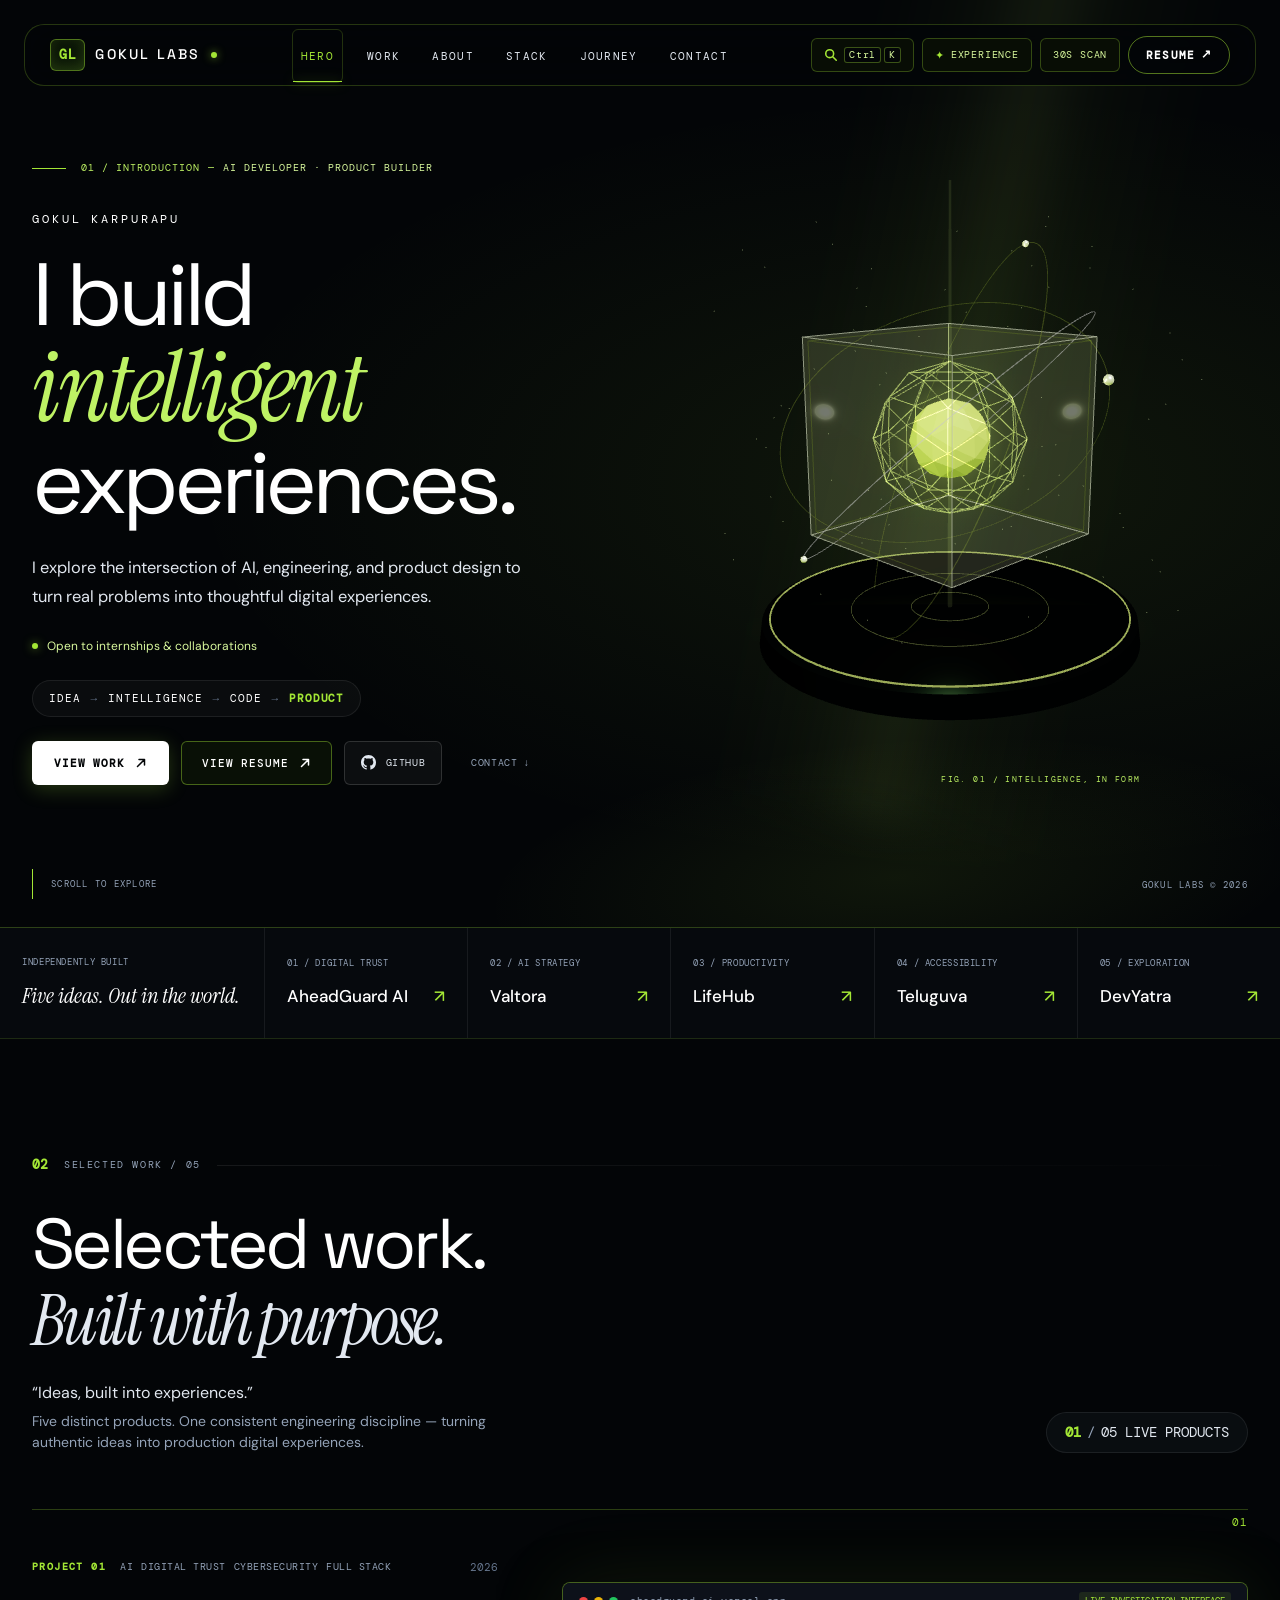
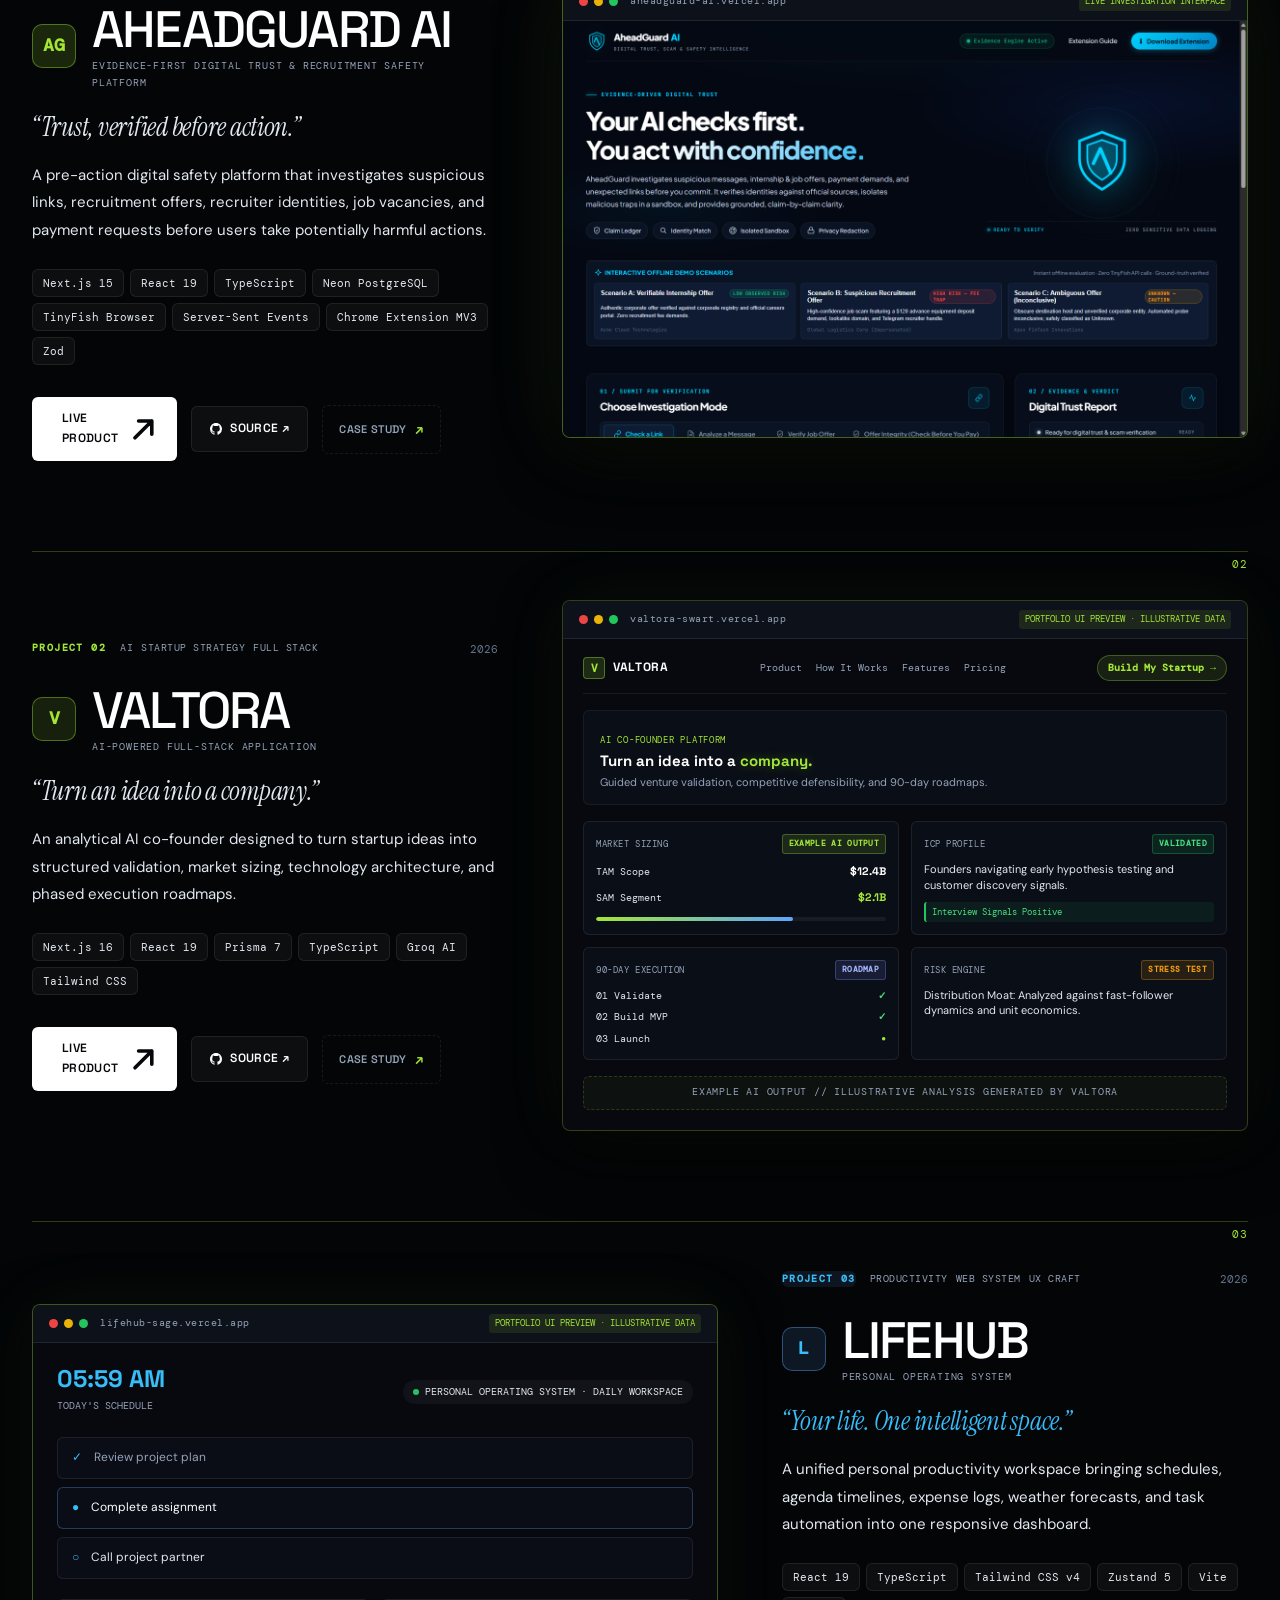
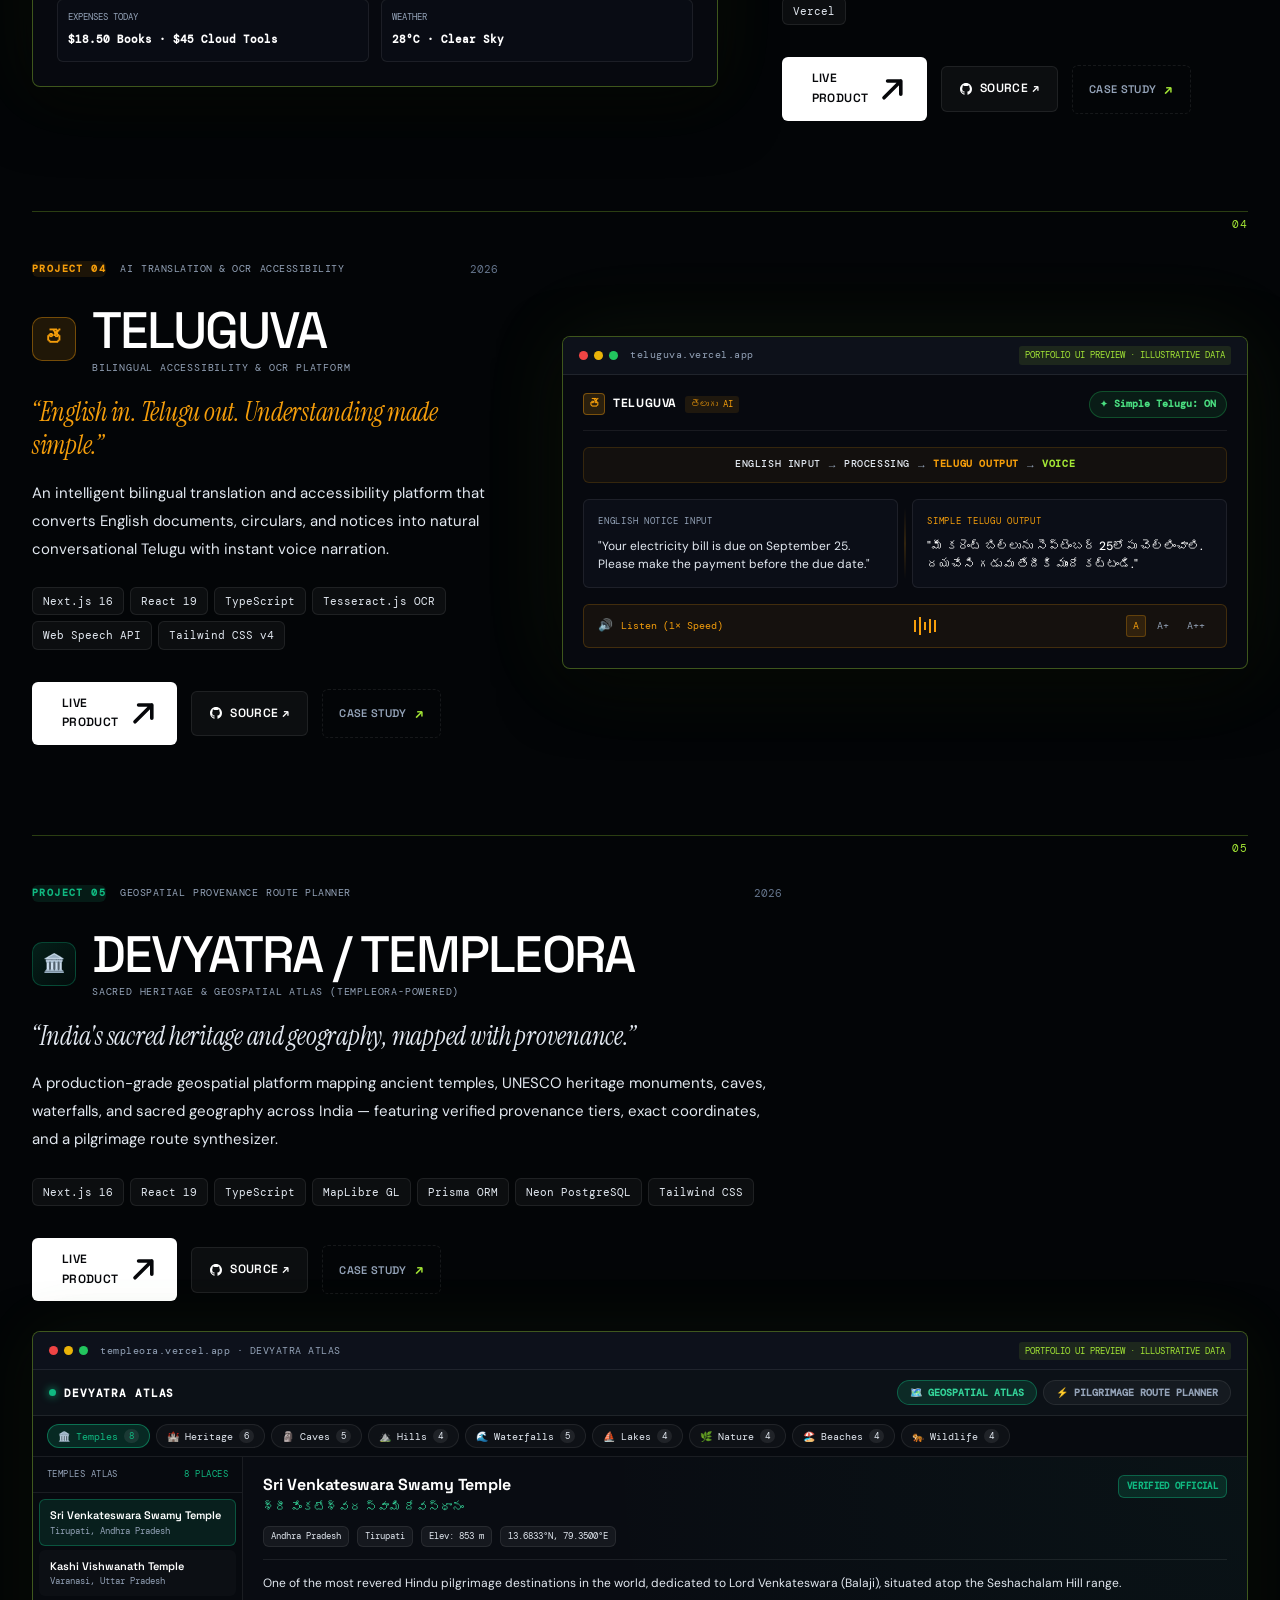
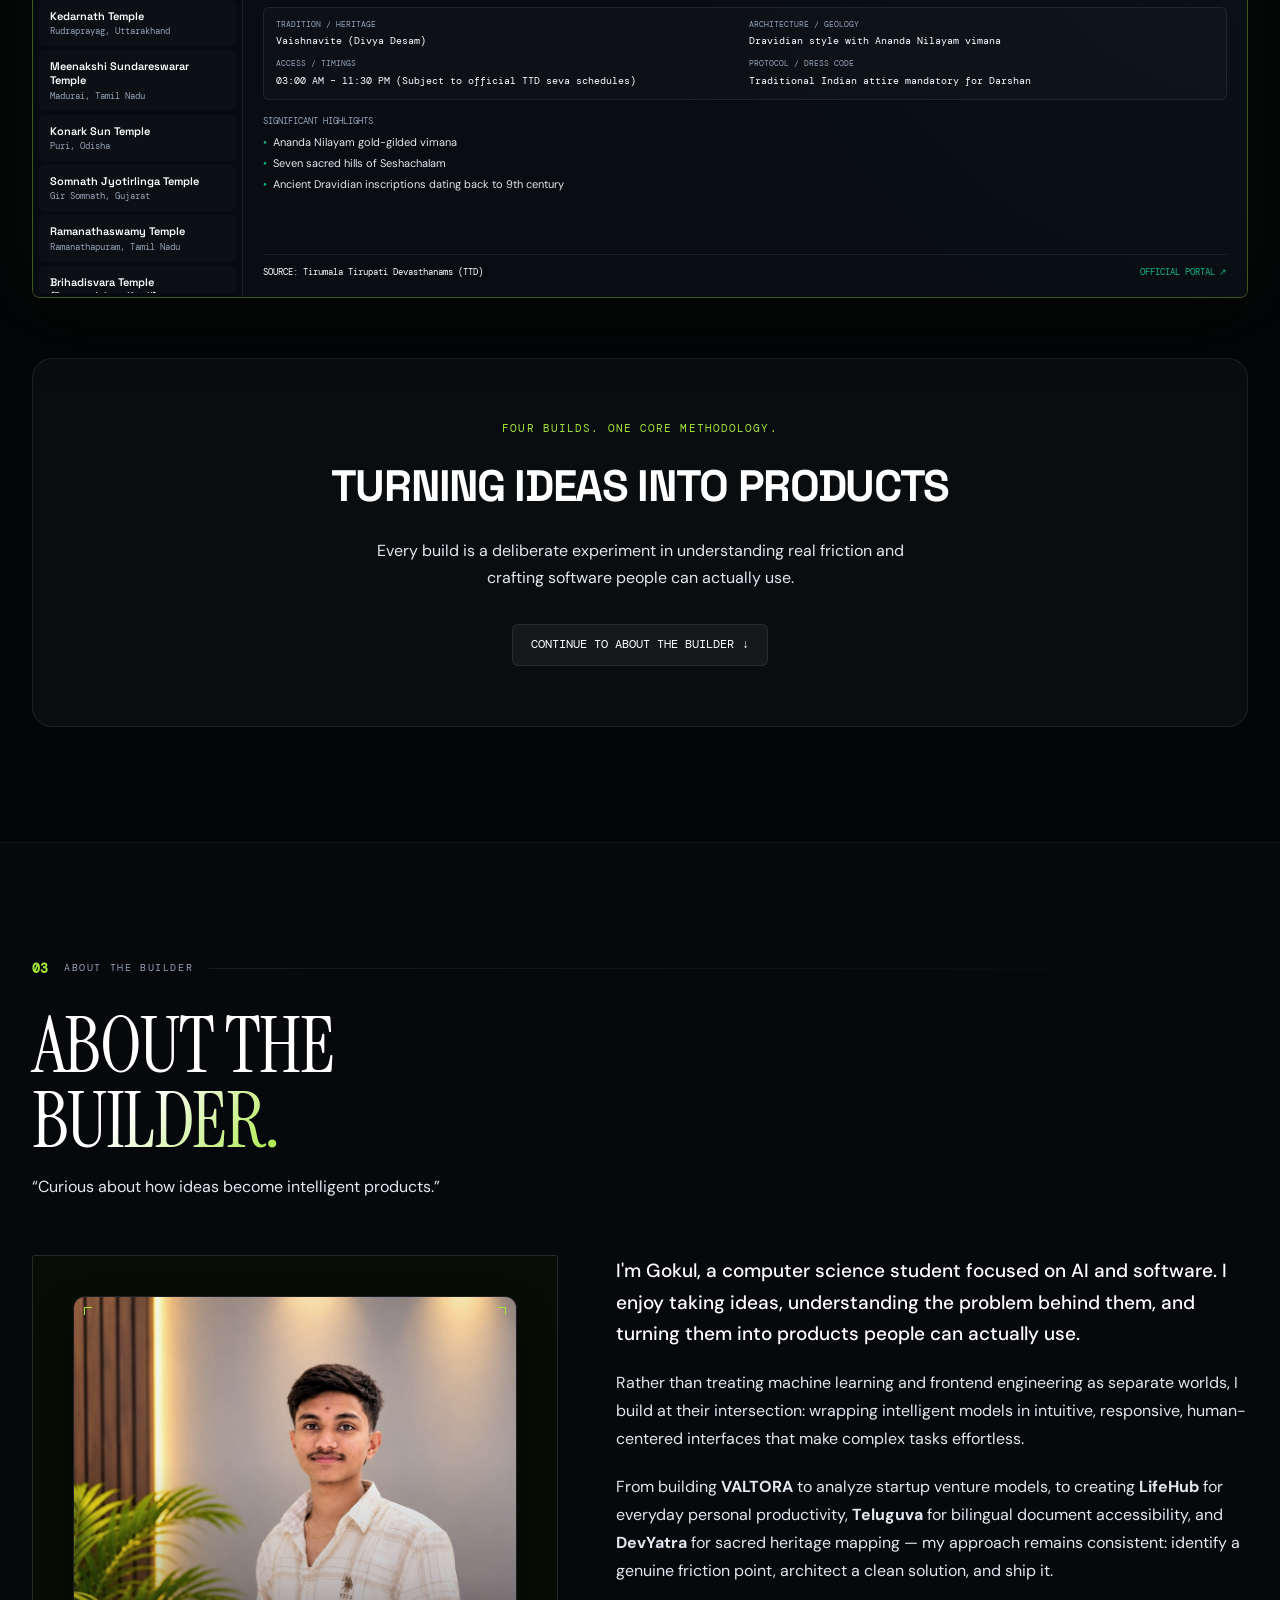
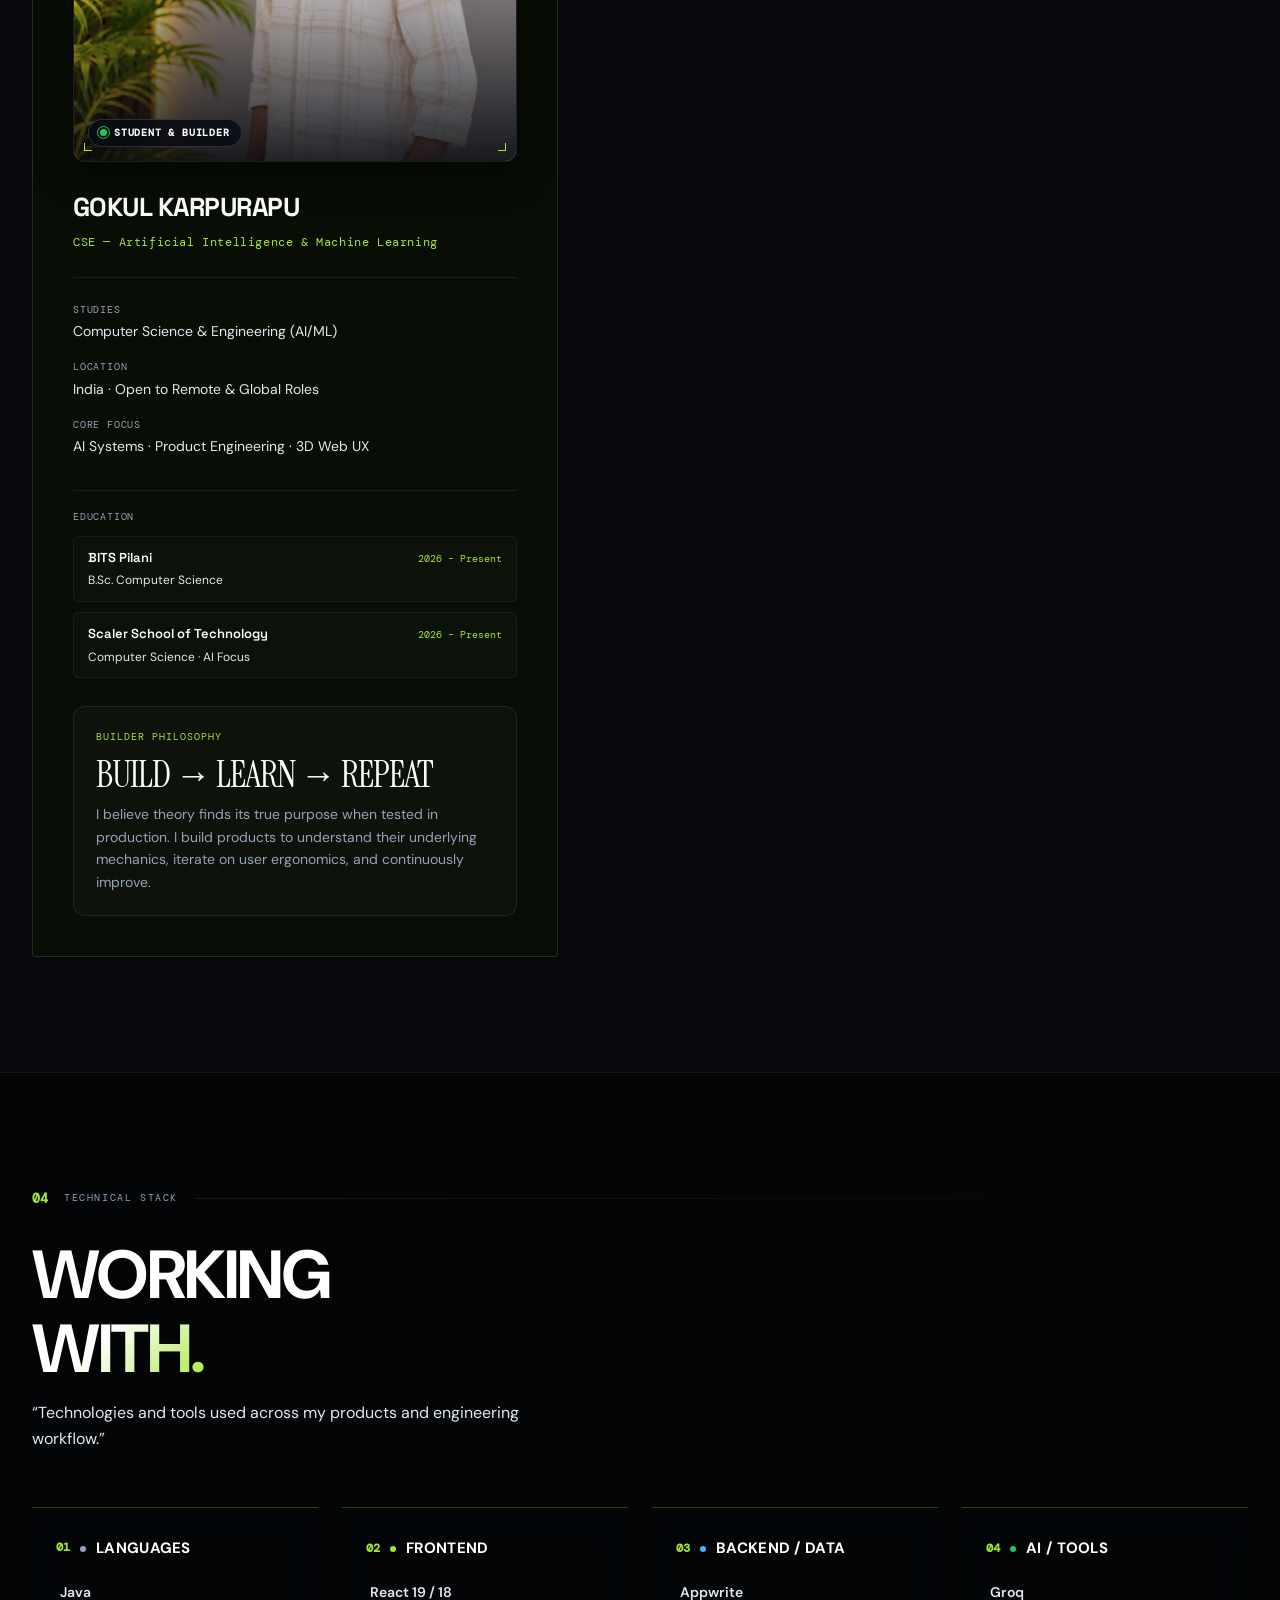
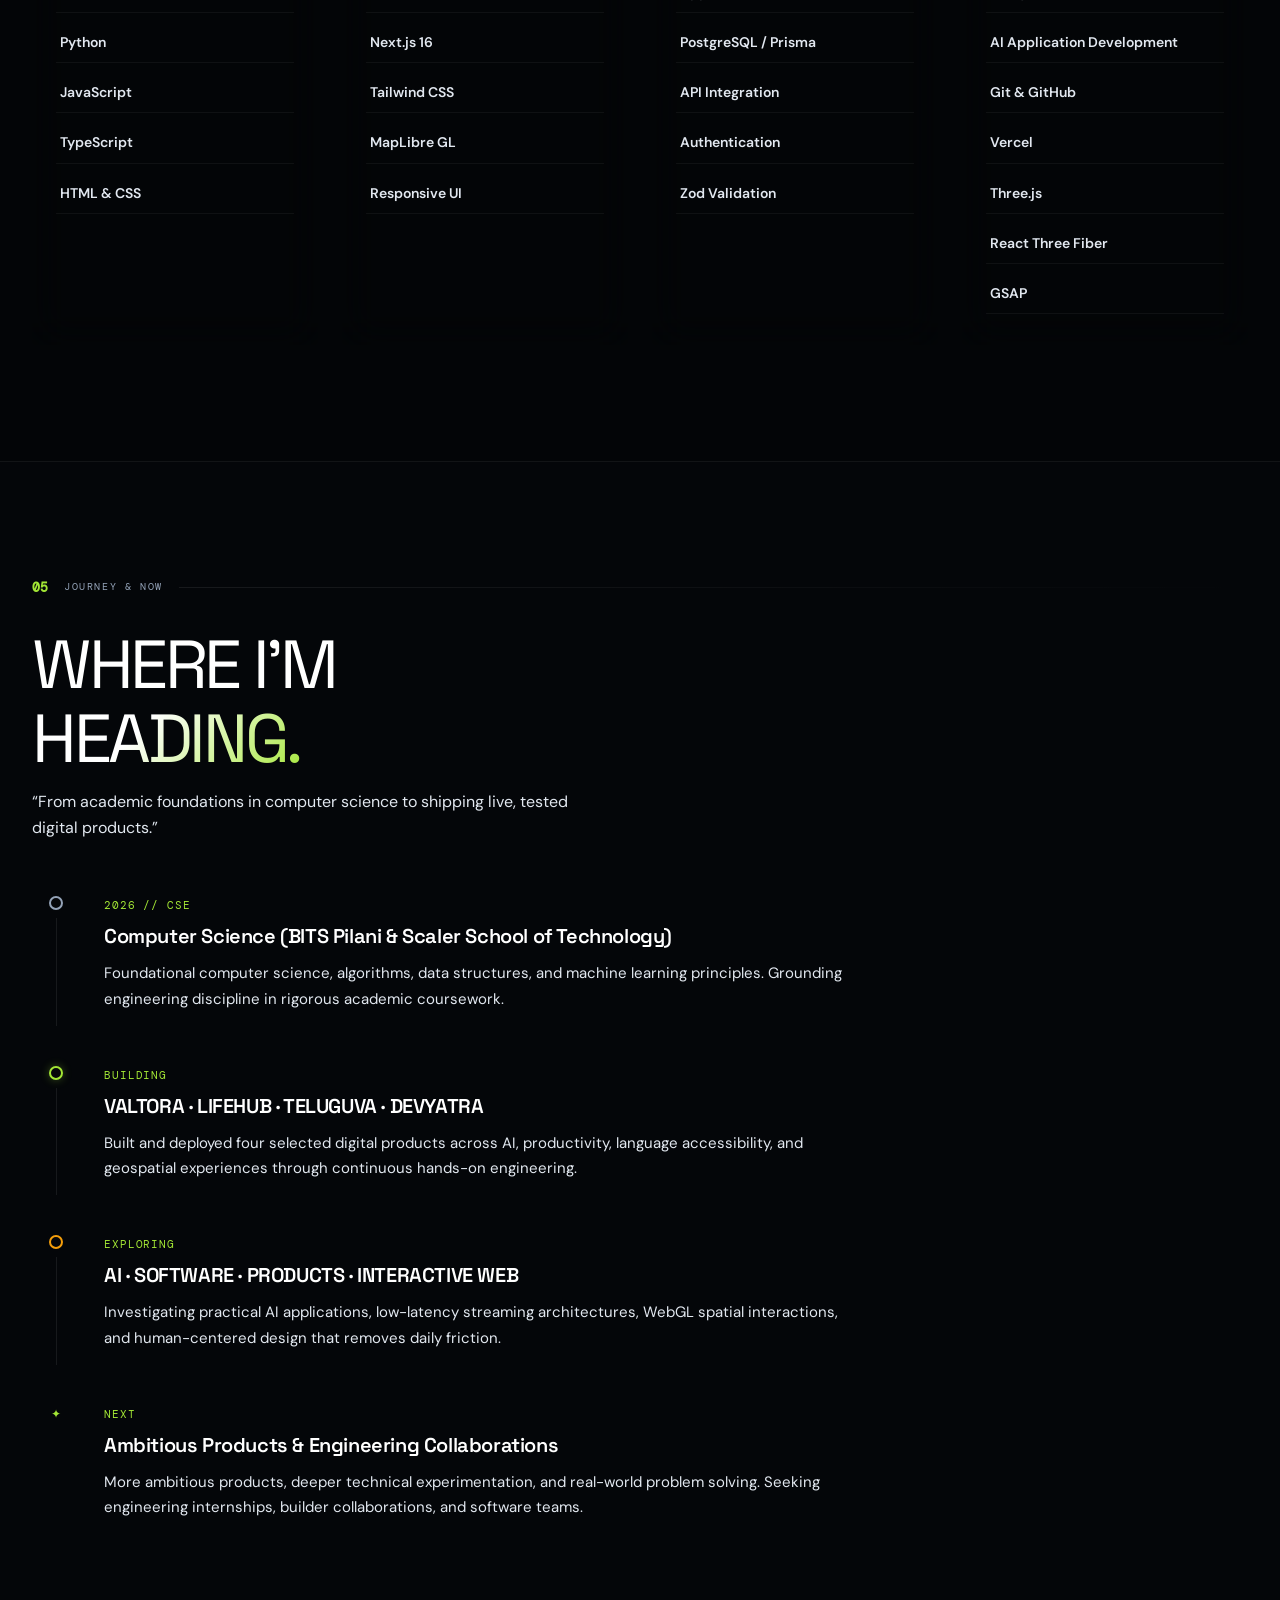
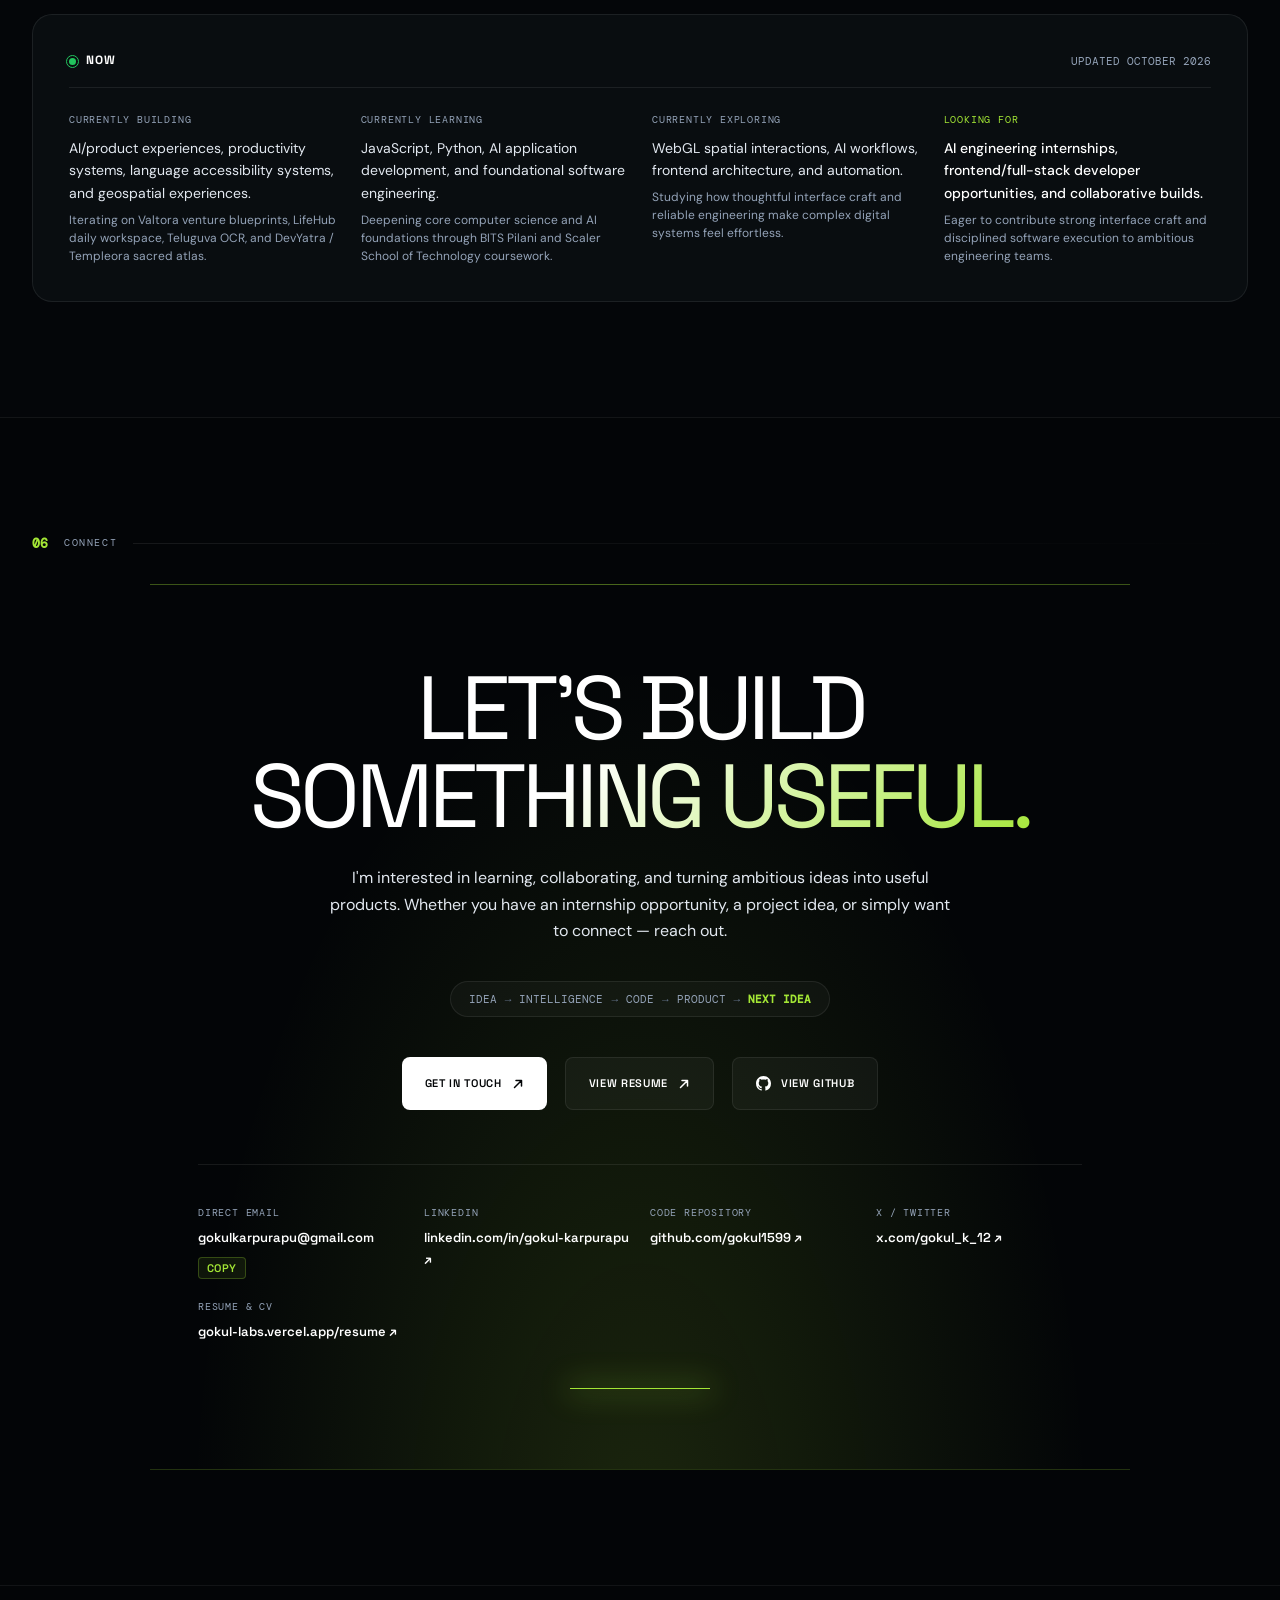
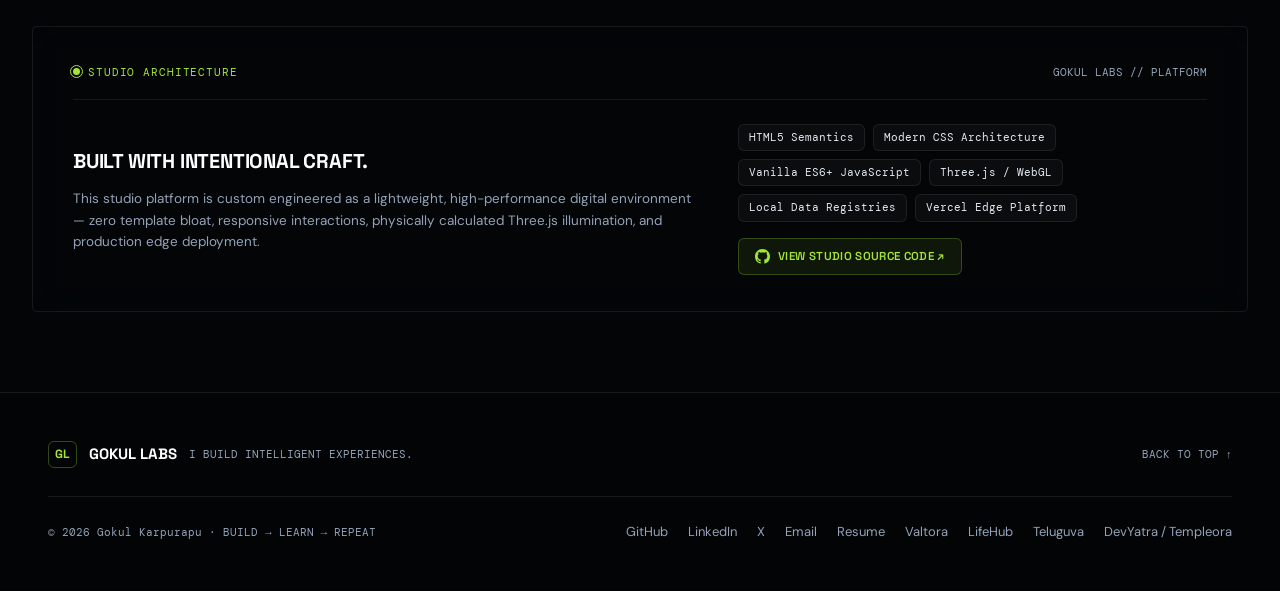
==== commit a4671810: "feat(portfolio): feature AheadGuard AI across portfolio and resume" ====
--- a/index.html
+++ b/index.html
@@ -7,8 +7,8 @@
   <!-- Primary SEO Metadata -->
   <title>Gokul Karpurapu — AI Developer &amp; Product Builder</title>
   <meta name="title" content="Gokul Karpurapu — AI Developer &amp; Product Builder">
-  <meta name="description" content="Gokul Karpurapu is a CSE student focused on AI, software and product building, creating intelligent digital experiences and real-world products.">
-  <meta name="keywords" content="Gokul Karpurapu, Gokul Labs, AI Developer, Product Builder, Software Engineer, VALTORA, LifeHub, Teluguva, CSE AI, Machine Learning Portfolio">
+  <meta name="description" content="Gokul Karpurapu is a CSE student focused on AI, software and product building, creating intelligent digital experiences and real-world products including AheadGuard AI, VALTORA, LifeHub, Teluguva, and DevYatra.">
+  <meta name="keywords" content="Gokul Karpurapu, Gokul Labs, AI Developer, Product Builder, Software Engineer, AheadGuard AI, VALTORA, LifeHub, Teluguva, DevYatra, Digital Trust, BITS Pilani, Scaler School of Technology">
   <meta name="author" content="Gokul Karpurapu">
   <meta name="theme-color" content="#030507">
   <link rel="canonical" href="https://gokul-labs.vercel.app">
@@ -17,7 +17,7 @@
   <meta property="og:type" content="website">
   <meta property="og:url" content="https://gokul-labs.vercel.app">
   <meta property="og:title" content="Gokul Karpurapu — AI Developer &amp; Product Builder">
-  <meta property="og:description" content="I build software and digital products while exploring AI, engineering, and real-world problem solving. Creator of VALTORA, LifeHub, Teluguva, and DevYatra.">
+  <meta property="og:description" content="I build software and digital products while exploring AI, engineering, and real-world problem solving. Creator of AheadGuard AI, VALTORA, LifeHub, Teluguva, and DevYatra.">
   <meta property="og:site_name" content="GOKUL LABS">
   
   <!-- Twitter Cards -->
@@ -26,7 +26,7 @@
   <meta name="twitter:creator" content="@gokul_k_12">
   <meta name="twitter:url" content="https://gokul-labs.vercel.app">
   <meta name="twitter:title" content="Gokul Karpurapu — AI Developer &amp; Product Builder">
-  <meta name="twitter:description" content="I build software and digital products while exploring AI, engineering, and real-world problem solving.">
+  <meta name="twitter:description" content="I build software and digital products while exploring AI, engineering, and real-world problem solving. Creator of AheadGuard AI, VALTORA, LifeHub, Teluguva, and DevYatra.">
 
   <!-- Modern Vector Favicon -->
   <link rel="icon" type="image/svg+xml" href="favicon.svg">
@@ -311,11 +311,12 @@
          SECTION 02: SELECTED WORK (CINEMATIC PROJECT SEQUENCE)
          ============================================================ -->
     <nav class="selected-index" aria-label="Selected project index">
-      <div class="index-intro"><span>INDEPENDENTLY BUILT</span><strong>Four ideas. Out in the world.</strong></div>
-      <a href="#project-valtora"><span>01 / AI STRATEGY</span><strong>Valtora <span aria-hidden="true">↗</span></strong></a>
-      <a href="#project-lifehub"><span>02 / PRODUCTIVITY</span><strong>LifeHub <span aria-hidden="true">↗</span></strong></a>
-      <a href="#project-teluguva"><span>03 / ACCESSIBILITY</span><strong>Teluguva <span aria-hidden="true">↗</span></strong></a>
-      <a href="#project-devyatra"><span>04 / EXPLORATION</span><strong>DevYatra <span aria-hidden="true">↗</span></strong></a>
+      <div class="index-intro"><span>INDEPENDENTLY BUILT</span><strong>Five ideas. Out in the world.</strong></div>
+      <a href="#project-aheadguard"><span>01 / DIGITAL TRUST</span><strong>AheadGuard AI <span aria-hidden="true">↗</span></strong></a>
+      <a href="#project-valtora"><span>02 / AI STRATEGY</span><strong>Valtora <span aria-hidden="true">↗</span></strong></a>
+      <a href="#project-lifehub"><span>03 / PRODUCTIVITY</span><strong>LifeHub <span aria-hidden="true">↗</span></strong></a>
+      <a href="#project-teluguva"><span>04 / ACCESSIBILITY</span><strong>Teluguva <span aria-hidden="true">↗</span></strong></a>
+      <a href="#project-devyatra"><span>05 / EXPLORATION</span><strong>DevYatra <span aria-hidden="true">↗</span></strong></a>
     </nav>
 
     <section class="section-wrapper" id="work" aria-label="Selected Projects">
@@ -323,7 +324,7 @@
         <!-- Section Header Meta -->
         <div class="section-header-meta reveal">
           <span class="section-number">02</span>
-          <span class="section-tag">SELECTED WORK / 04</span>
+          <span class="section-tag">SELECTED WORK / 05</span>
           <span class="section-line"></span>
         </div>
 
@@ -335,13 +336,13 @@
               “Ideas, built into experiences.”
             </p>
             <p class="section-subtext-detail" style="font-size: 14px; color: var(--text-muted); margin-top: 6px; line-height: 1.5;">
-              Four distinct products. One consistent engineering discipline — turning authentic ideas into production digital experiences.
+              Five distinct products. One consistent engineering discipline — turning authentic ideas into production digital experiences.
             </p>
           </div>
           <div class="work-counter-pill">
             <span class="counter-active" id="work-active-indicator">01</span>
             <span class="counter-divider">/</span>
-            <span class="counter-total">04 LIVE PRODUCTS</span>
+            <span class="counter-total">05 LIVE PRODUCTS</span>
           </div>
         </div>
 
@@ -349,20 +350,24 @@
         <aside class="project-nav-dock" id="project-nav-dock" aria-label="Project Quick Navigator">
           <div class="nav-dock-track">
             <div class="nav-dock-indicator" id="nav-dock-indicator"></div>
-            <a href="#project-valtora" class="nav-dock-item active" data-project="valtora" title="Project 01: VALTORA">
+            <a href="#project-aheadguard" class="nav-dock-item active" data-project="aheadguard" title="Project 01: AHEADGUARD AI">
               <span class="dock-num">01</span>
+              <span class="dock-name">AHEADGUARD</span>
+            </a>
+            <a href="#project-valtora" class="nav-dock-item" data-project="valtora" title="Project 02: VALTORA">
+              <span class="dock-num">02</span>
               <span class="dock-name">VALTORA</span>
             </a>
-            <a href="#project-lifehub" class="nav-dock-item" data-project="lifehub" title="Project 02: LIFEHUB">
-              <span class="dock-num">02</span>
+            <a href="#project-lifehub" class="nav-dock-item" data-project="lifehub" title="Project 03: LIFEHUB">
+              <span class="dock-num">03</span>
               <span class="dock-name">LIFEHUB</span>
             </a>
-            <a href="#project-teluguva" class="nav-dock-item" data-project="teluguva" title="Project 03: TELUGUVA">
-              <span class="dock-num">03</span>
+            <a href="#project-teluguva" class="nav-dock-item" data-project="teluguva" title="Project 04: TELUGUVA">
+              <span class="dock-num">04</span>
               <span class="dock-name">TELUGUVA</span>
             </a>
-            <a href="#project-devyatra" class="nav-dock-item" data-project="devyatra" title="Project 04: DEVYATRA">
-              <span class="dock-num">04</span>
+            <a href="#project-devyatra" class="nav-dock-item" data-project="devyatra" title="Project 05: DEVYATRA">
+              <span class="dock-num">05</span>
               <span class="dock-name">DEVYATRA</span>
             </a>
           </div>
@@ -372,14 +377,99 @@
         <div class="projects-wrapper" id="projects-container">
 
           <!-- ----------------------------------------------------
-               PROJECT 01: VALTORA
+               PROJECT 01: AHEADGUARD AI
+               ---------------------------------------------------- -->
+          <article class="project-card aheadguard-theme reveal tilt-card" id="project-aheadguard" data-project-id="aheadguard">
+            <div class="project-inner-grid">
+              <!-- Left: Project Narrative & Specs -->
+              <div class="project-info-pane">
+                <div class="project-header-meta">
+                  <span class="project-number-badge">PROJECT 01</span>
+                  <div class="project-labels">
+                    <span class="project-badge">AI</span>
+                    <span class="project-badge">DIGITAL TRUST</span>
+                    <span class="project-badge">CYBERSECURITY</span>
+                    <span class="project-badge">FULL STACK</span>
+                  </div>
+                  <span class="project-year">2026</span>
+                </div>
+
+                <div class="project-identity">
+                  <div class="project-brand-mark ag-mark">AG</div>
+                  <div>
+                    <h3 class="project-title">AHEADGUARD AI</h3>
+                    <div class="project-subtitle">EVIDENCE-FIRST DIGITAL TRUST &amp; RECRUITMENT SAFETY PLATFORM</div>
+                  </div>
+                </div>
+
+                <p class="project-tagline">“Trust, verified before action.”</p>
+                <p class="project-description">
+                  A pre-action digital safety platform that investigates suspicious links, recruitment offers, recruiter identities, job vacancies, and payment requests before users take potentially harmful actions.
+                </p>
+
+                <!-- Verified Technologies -->
+                <div class="project-tech-tags">
+                  <span class="tech-tag">Next.js 15</span>
+                  <span class="tech-tag">React 19</span>
+                  <span class="tech-tag">TypeScript</span>
+                  <span class="tech-tag">Neon PostgreSQL</span>
+                  <span class="tech-tag">TinyFish Browser</span>
+                  <span class="tech-tag">Server-Sent Events</span>
+                  <span class="tech-tag">Chrome Extension MV3</span>
+                  <span class="tech-tag">Zod</span>
+                </div>
+
+                <!-- Action CTAs -->
+                <div class="project-cta-group">
+                  <a class="btn-live lime-btn magnetic-btn" href="https://aheadguard-ai.vercel.app/" target="_blank" rel="noopener noreferrer">
+                    <span class="btn-sweep-light"></span>
+                    <span>LIVE PRODUCT</span>
+                    <svg viewBox="0 0 12 12" fill="none" class="btn-arrow" aria-hidden="true"><path d="M2.5 9.5L9.5 2.5M9.5 2.5H4M9.5 2.5V8" stroke="currentColor" stroke-width="1.5" stroke-linecap="round" stroke-linejoin="round"/></svg>
+                  </a>
+
+                  <a class="btn-source magnetic-btn" href="https://github.com/gokul1599/AheadGuard-Ai" target="_blank" rel="noopener noreferrer">
+                    <svg viewBox="0 0 16 16" fill="currentColor" class="btn-icon" aria-hidden="true"><path d="M8 0C3.58 0 0 3.58 0 8a8.01 8.01 0 005.47 7.59c.4.07.55-.17.55-.38 0-.19-.01-.82-.01-1.49-2.01.37-2.53-.49-2.69-.94-.09-.23-.48-.94-.82-1.13-.28-.15-.68-.52-.01-.53.63-.01 1.08.58 1.23.82.72 1.21 1.87.87 2.33.66.07-.52.28-.87.51-1.07-1.78-.2-3.64-.89-3.64-3.95 0-.87.31-1.59.82-2.15-.08-.2-.36-1.02.08-2.12 0 0 .67-.21 2.2.82.64-.18 1.32-.27 2-.27.68 0 1.36.09 2 .27 1.53-1.04 2.2-.82 2.2-.82.44 1.1.16 1.92.08 2.12.51.56.82 1.27.82 2.15 0 3.07-1.87 3.75-3.65 3.95.29.25.54.73.54 1.48 0 1.07-.01 1.93-.01 2.2 0 .21.15.46.55.38A8.01 8.01 0 0016 8c0-4.42-3.58-8-8-8z"/></svg>
+                    <span>SOURCE ↗</span>
+                  </a>
+
+                  <a href="work/aheadguard/index.html" class="btn-inspect-study btn-study-link">
+                    <span>CASE STUDY</span>
+                    <span class="inspect-icon">↗</span>
+                  </a>
+                </div>
+              </div>
+
+              <!-- Right: Project Real Visual Canvas Frame -->
+              <div class="project-visual-pane">
+                <div class="project-browser-frame aheadguard-preview-frame">
+                  <div class="browser-chrome">
+                    <div class="chrome-dots">
+                      <span class="dot red"></span>
+                      <span class="dot yellow"></span>
+                      <span class="dot green"></span>
+                    </div>
+                    <span class="chrome-title">aheadguard-ai.vercel.app</span>
+                    <span class="chrome-badge">LIVE INVESTIGATION INTERFACE</span>
+                  </div>
+
+                  <!-- Authentic AheadGuard Visual Preview -->
+                  <div class="aheadguard-product-ui">
+                    <img src="assets/projects/aheadguard/aheadguard-dashboard.png" alt="AheadGuard AI live investigation cockpit and digital trust report" class="product-preview-img" loading="lazy" />
+                  </div>
+                </div>
+              </div>
+            </div>
+          </article>
+
+          <!-- ----------------------------------------------------
+               PROJECT 02: VALTORA
                ---------------------------------------------------- -->
           <article class="project-card valtora-theme reveal tilt-card" id="project-valtora" data-project-id="valtora">
             <div class="project-inner-grid">
               <!-- Left: Project Narrative & Specs -->
               <div class="project-info-pane">
                 <div class="project-header-meta">
-                  <span class="project-number-badge">PROJECT 01</span>
+                  <span class="project-number-badge">PROJECT 02</span>
                   <div class="project-labels">
                     <span class="project-badge">AI</span>
                     <span class="project-badge">STARTUP STRATEGY</span>
@@ -536,7 +626,7 @@
             <div class="project-inner-grid">
               <div class="project-info-pane">
                 <div class="project-header-meta">
-                  <span class="project-number-badge blue">PROJECT 02</span>
+                  <span class="project-number-badge blue">PROJECT 03</span>
                   <div class="project-labels">
                     <span class="project-badge">PRODUCTIVITY</span>
                     <span class="project-badge">WEB SYSTEM</span>
@@ -650,7 +740,7 @@
             <div class="project-inner-grid">
               <div class="project-info-pane">
                 <div class="project-header-meta">
-                  <span class="project-number-badge amber">PROJECT 03</span>
+                  <span class="project-number-badge amber">PROJECT 04</span>
                   <div class="project-labels">
                     <span class="project-badge">AI</span>
                     <span class="project-badge">TRANSLATION &amp; OCR</span>
@@ -782,7 +872,7 @@
               <!-- Left: Project Narrative & Specs -->
               <div class="project-info-pane">
                 <div class="project-header-meta">
-                  <span class="project-number-badge emerald">PROJECT 04</span>
+                  <span class="project-number-badge emerald">PROJECT 05</span>
                   <div class="project-labels">
                     <span class="project-badge">GEOSPATIAL</span>
                     <span class="project-badge">PROVENANCE</span>
@@ -1619,12 +1709,28 @@
 
         <!-- Four Live Products Matrix -->
         <div class="rec-section-card">
-          <div class="rec-card-title">04 PRODUCTION-DEPLOYED BUILDS</div>
+          <div class="rec-card-title">05 PRODUCTION-DEPLOYED BUILDS</div>
           <div class="rec-products-table">
             <div class="rec-prod-row">
               <div class="rec-prod-meta">
                 <span class="rec-pnum">01</span>
                 <div>
+                  <span class="rec-pname">AHEADGUARD AI</span>
+                  <span class="rec-pstack">Next.js 15 · React 19 · Neon DB · TinyFish · SSE · MV3</span>
+                </div>
+              </div>
+              <p class="rec-pdesc">Evidence-first digital trust and recruitment safety platform investigating suspicious offers, recruiter identities, and payment traps before action.</p>
+              <div class="rec-plinks">
+                <a href="https://aheadguard-ai.vercel.app/" target="_blank" rel="noopener noreferrer">Live App ↗</a>
+                <a href="https://github.com/gokul1599/AheadGuard-Ai" target="_blank" rel="noopener noreferrer">GitHub ↗</a>
+                <a href="work/aheadguard/index.html">Case Study ↗</a>
+              </div>
+            </div>
+
+            <div class="rec-prod-row">
+              <div class="rec-prod-meta">
+                <span class="rec-pnum">02</span>
+                <div>
                   <span class="rec-pname">VALTORA</span>
                   <span class="rec-pstack">Next.js 16 · React 19 · Prisma 7 · Groq AI</span>
                 </div>
@@ -1639,7 +1745,7 @@
 
             <div class="rec-prod-row">
               <div class="rec-prod-meta">
-                <span class="rec-pnum">02</span>
+                <span class="rec-pnum">03</span>
                 <div>
                   <span class="rec-pname">LIFEHUB</span>
                   <span class="rec-pstack">React 19 · Zustand 5 · Tailwind v4 · LocalStorage</span>
@@ -1655,7 +1761,7 @@
 
             <div class="rec-prod-row">
               <div class="rec-prod-meta">
-                <span class="rec-pnum">03</span>
+                <span class="rec-pnum">04</span>
                 <div>
                   <span class="rec-pname">TELUGUVA</span>
                   <span class="rec-pstack">Next.js 16 · React 19 · Tesseract.js OCR · Speech API</span>
@@ -1671,7 +1777,7 @@
 
             <div class="rec-prod-row">
               <div class="rec-prod-meta">
-                <span class="rec-pnum">04</span>
+                <span class="rec-pnum">05</span>
                 <div>
                   <span class="rec-pname">DEVYATRA / TEMPLEORA</span>
                   <span class="rec-pstack">Next.js 16 · MapLibre GL · Prisma ORM · Neon DB</span>
@@ -1693,11 +1799,11 @@
           <div class="rec-skills-grid">
             <div class="rec-skill-group">
               <span class="rec-sg-title">FRONTEND &amp; INTERACTION</span>
-              <p>Next.js 16, React 19, TypeScript, Tailwind CSS v4, Three.js / WebGL, Responsive Architecture, Accessibility (WCAG AA), Vanilla CSS Engine</p>
+              <p>Next.js 16/15, React 19, TypeScript, Tailwind CSS v4, Three.js / WebGL, Server-Sent Events (SSE), Chrome Extension MV3, Accessibility (WCAG AA)</p>
             </div>
             <div class="rec-skill-group">
               <span class="rec-sg-title">BACKEND &amp; DATA SYSTEMS</span>
-              <p>Node.js, PostgreSQL (Neon Serverless), Prisma ORM, REST APIs, MapLibre GL / GIS Coordinates, OCR Document Extraction (Tesseract)</p>
+              <p>Node.js, PostgreSQL (Neon Serverless), Prisma ORM, Browser Automation (TinyFish), SSRF Defense Preflight, REST APIs, MapLibre GL, OCR (Tesseract)</p>
             </div>
             <div class="rec-skill-group">
               <span class="rec-sg-title">AI &amp; INTELLIGENT SYSTEMS</span>
--- a/premium.css
+++ b/premium.css
@@ -47,7 +47,7 @@
 .artifact-caption > span:last-child { font: italic 25px var(--font-editorial); color: var(--text-secondary); }
 .hero-bottom-bar { border-top-color: #ffffff12; }
 .bar-tag, .bar-date, .bar-scroll-text { font-size: 10px; letter-spacing: .09em; }
-.selected-index { position: relative; z-index: 10; display: grid; grid-template-columns: 1.4fr repeat(4,1fr); max-width: 1184px; margin: 0 auto; border: 1px solid #ffffff15; border-radius: 12px; background: #06090e; overflow: hidden; }
+.selected-index { position: relative; z-index: 10; display: grid; grid-template-columns: 1.3fr repeat(5,1fr); max-width: 1184px; margin: 0 auto; border: 1px solid #ffffff15; border-radius: 12px; background: #06090e; overflow: hidden; }
 .selected-index > * { padding: 28px 22px; display: flex; flex-direction: column; justify-content: center; gap: 13px; min-width: 0; }
 .selected-index > a { border-left: 1px solid #ffffff12; transition: background .25s; }
 .selected-index > a:hover { background: #0e150d; }
@@ -88,7 +88,7 @@
   .hero-container { grid-template-columns: 1fr; }
   .hero-artifact-hud { display: none; }
   .hero-text-pane { max-width: 680px; }
-  .selected-index { margin-inline: 28px; grid-template-columns: repeat(4,1fr); }
+  .selected-index { margin-inline: 28px; grid-template-columns: repeat(5,1fr); }
   .selected-index .index-intro { grid-column: 1 / -1; border-bottom: 1px solid #ffffff12; }
   .selected-index > a:nth-child(2) { border-left: 0; }
 }
--- a/cinematic.css
+++ b/cinematic.css
@@ -98,7 +98,7 @@
 .project-card { border:0; border-top:1px solid rgba(163,230,53,.25); border-radius:0; padding:48px 0 0; box-shadow:none; background:none; overflow:visible; backdrop-filter:none; }
 .project-card:hover { box-shadow:none; border-color:rgba(163,230,53,.5); }
 .project-card::before { content:"01"; position:absolute; right:0; top:5px; font:11px var(--font-meta); letter-spacing:.1em; color:#a3e635; }
-#project-lifehub::before { content:"02"; } #project-teluguva::before { content:"03"; } #project-devyatra::before { content:"04"; }
+#project-aheadguard::before { content:"01"; } #project-valtora::before { content:"02"; } #project-lifehub::before { content:"03"; } #project-teluguva::before { content:"04"; } #project-devyatra::before { content:"05"; }
 .project-inner-grid { grid-template-columns:.85fr 1.25fr; gap:64px; }
 .project-info-pane { min-width:0; }
 .project-title { font-size:clamp(32px,4vw,54px); font-weight:500; }
@@ -115,6 +115,10 @@
 #project-devyatra .project-inner-grid { grid-template-columns:1fr; gap:30px; }
 #project-devyatra .project-info-pane { max-width:750px; }
 #project-devyatra .project-browser-frame { border-color:rgba(163,230,53,.35); }
+.aheadguard-theme .project-browser-frame { border-color:rgba(163,230,53,.4); box-shadow:0 20px 60px #00000088,0 0 80px rgba(163,230,53,.1); }
+.product-preview-img { width:100%; height:auto; display:block; object-fit:cover; border-radius:0 0 6px 6px; }
+.project-brand-mark.ag-mark { background:rgba(163,230,53,.15); color:#a3e635; border:1px solid rgba(163,230,53,.4); }
+.btn-live.lime-btn:hover { background:#a3e635; color:#030507; box-shadow:0 4px 20px rgba(163,230,53,.4); }
 #about { background:#06080b; }
 #about .section-heading { font-size:clamp(50px,6vw,84px); text-transform:none; }
 .about-profile-card { border:1px solid rgba(255,255,255,.12); border-radius:3px; background:#080d05; }
@@ -248,3 +252,73 @@
   .header-actions { gap:4px; }
   .header-resume-btn { padding-inline:8px; }
 }
+
+/* ============================================================
+   CASE STUDY MOBILE RESPONSIVENESS & FLOW STRIP
+   ============================================================ */
+.cs-flow-strip {
+  display: flex;
+  align-items: center;
+  gap: 12px;
+  margin: 28px 0;
+  overflow-x: auto;
+  -webkit-overflow-scrolling: touch;
+  padding: 12px 2px;
+}
+.cs-flow-node {
+  background: #06090e;
+  border: 1px solid rgba(255, 255, 255, 0.08);
+  border-radius: 8px;
+  padding: 16px 20px;
+  min-width: 140px;
+  flex-shrink: 0;
+}
+.cs-flow-node.highlight {
+  border-color: rgba(163, 230, 53, 0.4);
+  background: rgba(163, 230, 53, 0.05);
+}
+.cs-flow-node.active {
+  border-color: #a3e635;
+  background: rgba(163, 230, 53, 0.1);
+}
+.cs-flow-arr {
+  color: var(--text-muted);
+  font-family: var(--font-mono);
+  font-size: 16px;
+  flex-shrink: 0;
+}
+.n-step {
+  font-family: var(--font-mono);
+  font-size: 10px;
+  color: #a3e635;
+  font-weight: 700;
+  display: block;
+  margin-bottom: 4px;
+}
+.n-title {
+  font-family: var(--font-work);
+  font-size: 13px;
+  font-weight: 700;
+  color: #ffffff;
+  display: block;
+  margin-bottom: 4px;
+}
+.n-desc {
+  font-size: 12px;
+  color: var(--text-secondary);
+  line-height: 1.4;
+}
+
+@media (max-width: 768px) {
+  .case-study-page { overflow-x: hidden; }
+  .cs-topbar { padding: 10px 16px; overflow-x: hidden; }
+  .cs-topbar-inner { flex-wrap: nowrap; gap: 8px; justify-content: space-between; }
+  .cs-topbar-title { display: none; }
+  .cs-topbar-actions { margin-left: auto; gap: 6px; flex-shrink: 0; }
+  .cs-action-btn { padding: 6px 10px; font-size: 10px; }
+  .cs-back-btn span:last-child { display: none; }
+  .cs-back-btn::after { content: "WORK"; font-family: var(--font-mono); font-size: 11px; }
+  .cs-flow-strip { gap: 8px; }
+  .cs-flow-node { min-width: 125px; padding: 12px 14px; }
+  .cs-hero-meta { flex-wrap: wrap; gap: 8px; }
+}
